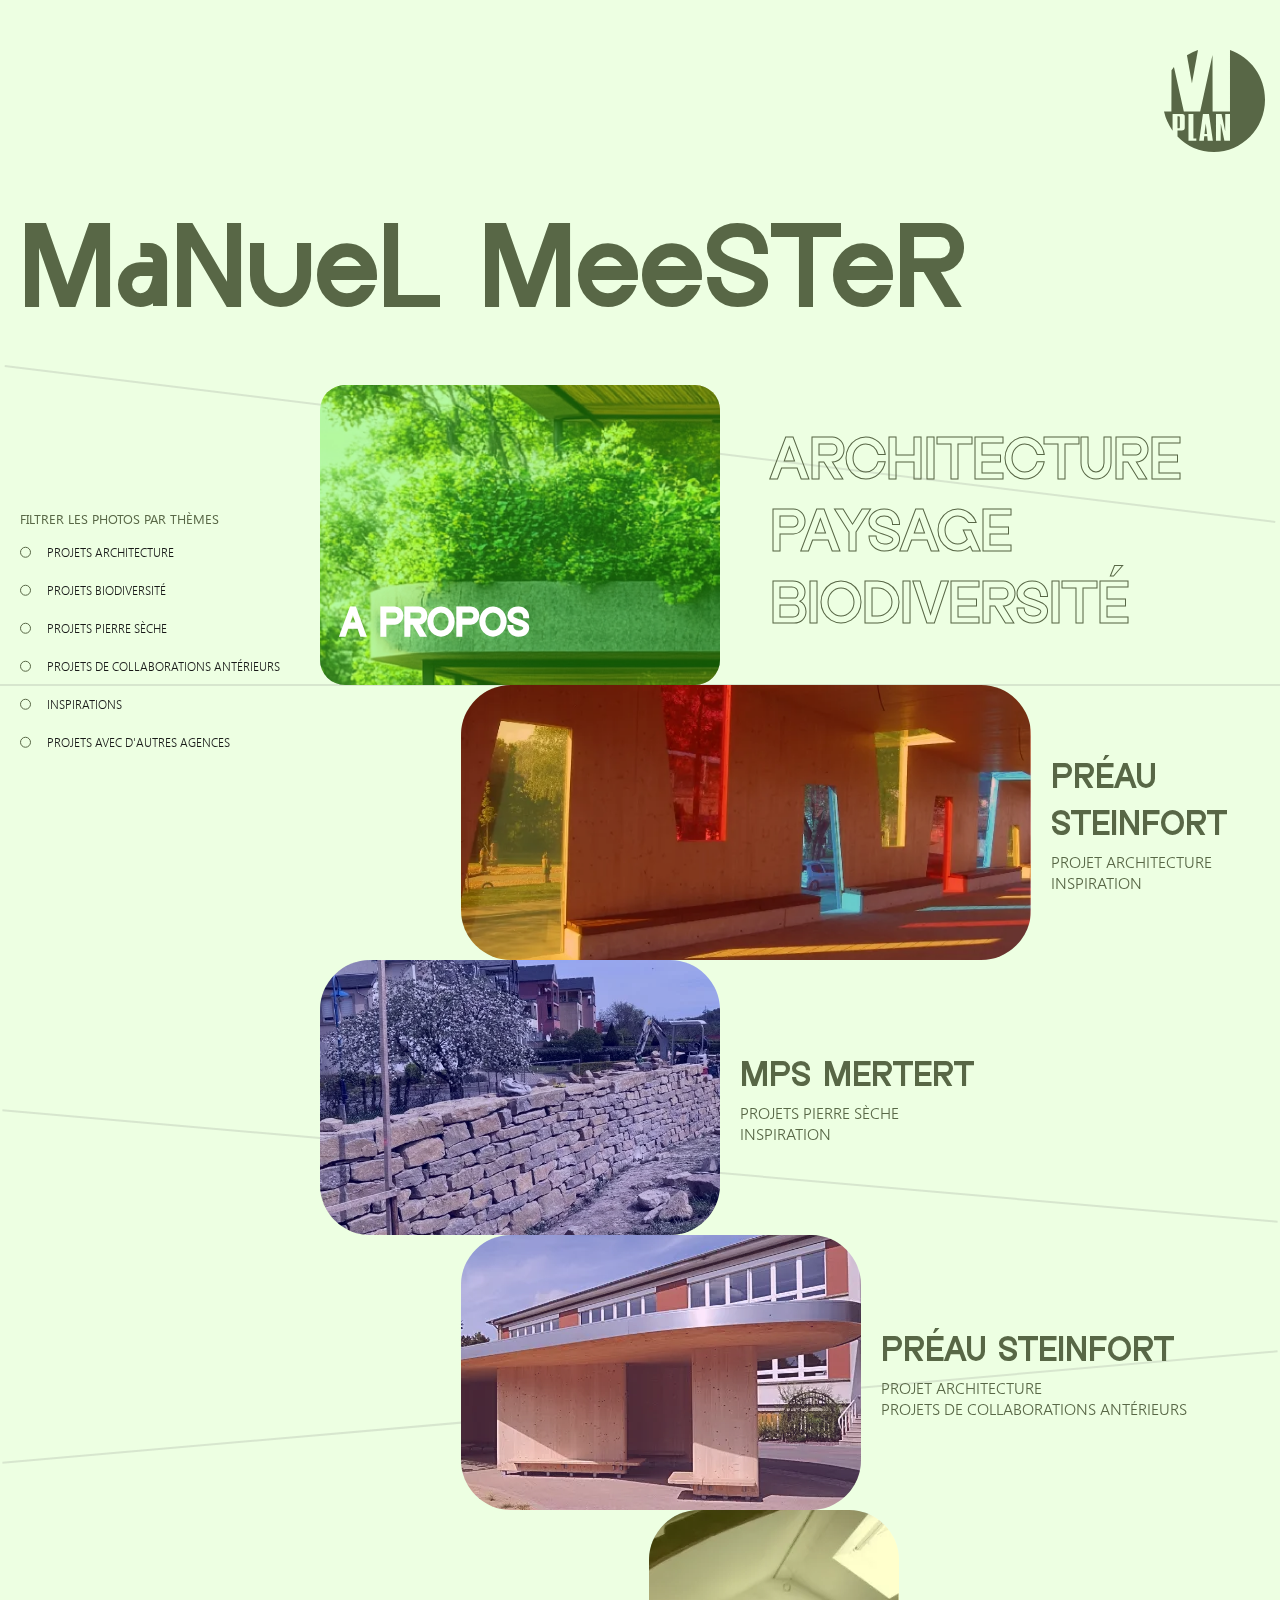
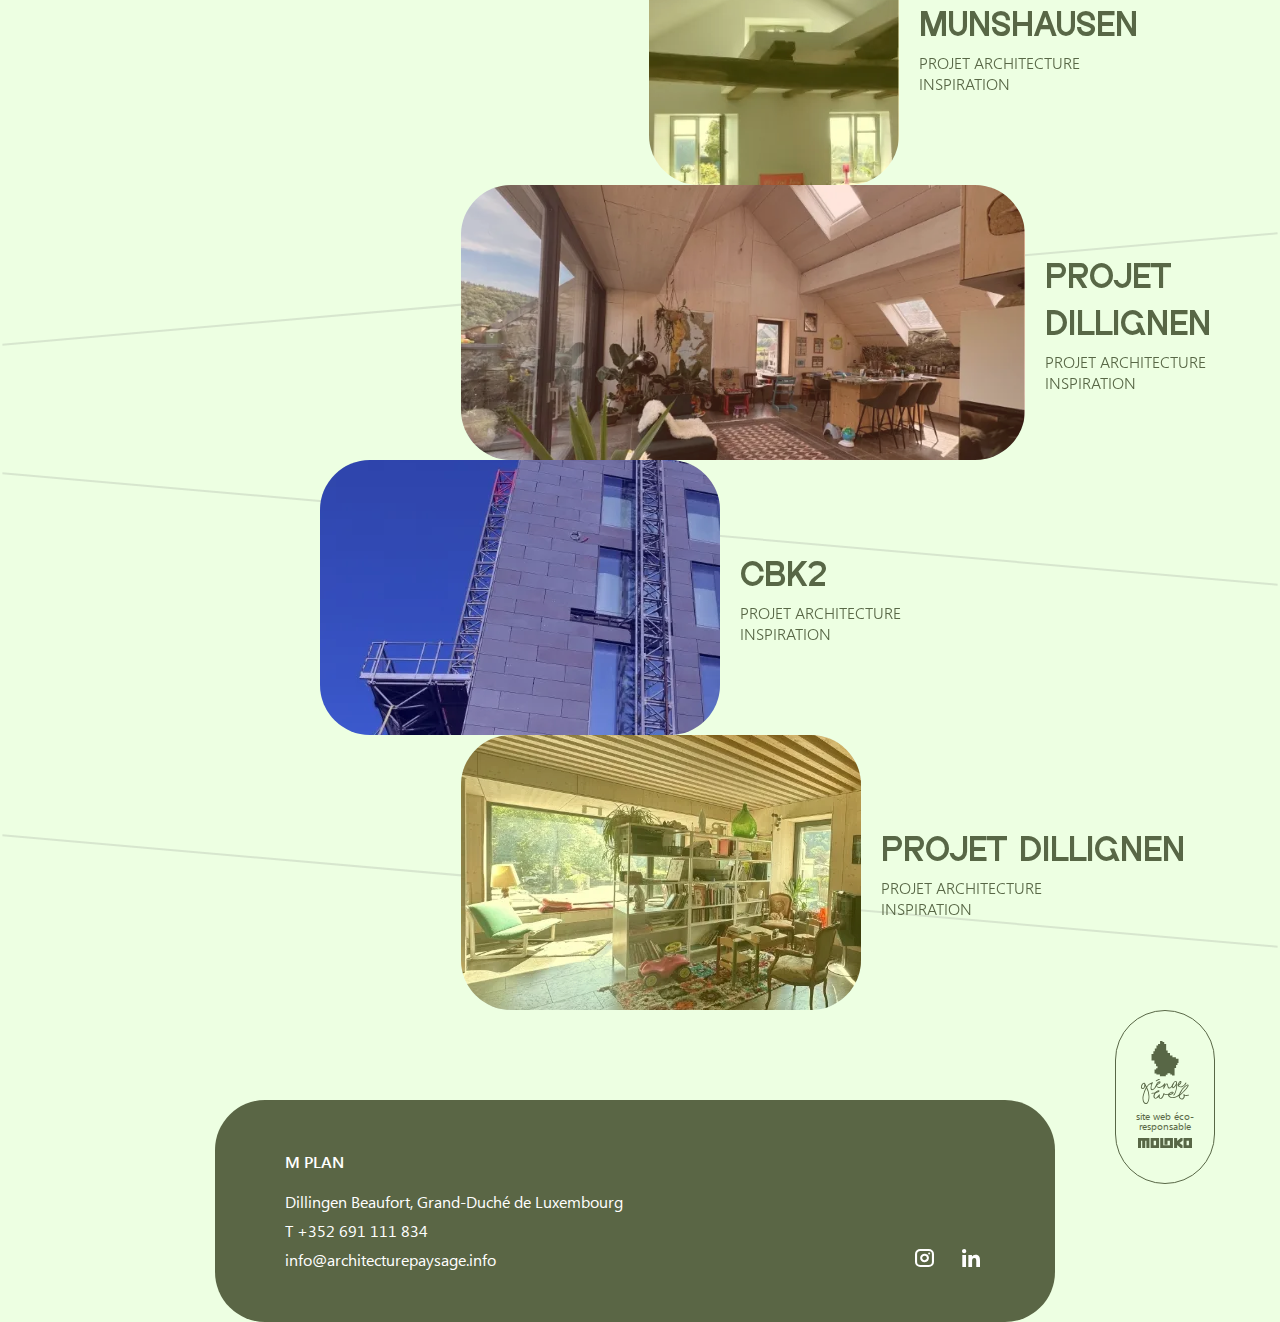
==== index.html @ 60bb73c9 "Add files via upload" ====
<!doctype html><html lang="en"><head><meta charset="UTF-8"/><meta name="viewport" content="width=device-width,initial-scale=1"/><title>MPLAN Title</title><script defer="defer" src="bundle.js"></script><link href="styles.css" rel="stylesheet"></head><body><header class="header"><div class="container"><div class="header__container"><nav class="header-main"><a class="logo" href="#"><img class="logo__img lazy-img" src="0e892ab42d6e9b4004b7.svg" alt="logo main" onload='this.classList.add("loaded")'/></a></nav></div></div></header><main><section class="hero"><span class="decorative-line decorative-line--1"></span> <span class="decorative-line decorative-line--2"></span> <span class="decorative-line decorative-line--3"></span> <span class="decorative-line decorative-line--4"></span> <span class="decorative-line decorative-line--5"></span> <span class="decorative-line decorative-line--6"></span> <span class="decorative-line decorative-line--7"></span><div class="hero__container"><h1 class="hero__main-title">MaNueL MeeSTeR</h1><div class="hero__wrapper"><div class="hero__filters"><h2 class="hero__filters-title">FILTRER LES PHOTOS PAR THÈMES</h2><ul class="hero__filter-list"><li class="hero__filters-item"><label class="hero__label"><input class="hero__filters-input" type="checkbox" name="filter" value="1"/> <span class="hero__radio-btn"></span> PROJETS ARCHITECTURE</label></li><li class="hero__filters-item"><label class="hero__label"><input class="hero__filters-input" type="checkbox" name="filter" value="2"/> <span class="hero__radio-btn"></span> PROJETS BIODIVERSITÉ</label></li><li class="hero__filters-item"><label class="hero__label"><input class="hero__filters-input" type="checkbox" name="filter" value="3"/> <span class="hero__radio-btn"></span> PROJETS PIERRE SÈCHE</label></li><li class="hero__filters-item"><label class="hero__label"><input class="hero__filters-input" type="checkbox" name="filter" value="4"/> <span class="hero__radio-btn"></span> PROJETS DE COLLABORATIONS ANTÉRIEURS</label></li><li class="hero__filters-item"><label class="hero__label"><input class="hero__filters-input" type="checkbox" name="filter" value="5"/> <span class="hero__radio-btn"></span> INSPIRATIONS</label></li><li class="hero__filters-item"><label class="hero__label"><input class="hero__filters-input" type="checkbox" name="filter" value="6"/> <span class="hero__radio-btn"></span> PROJETS AVEC D'AUTRES AGENCES</label></li></ul></div><div class="hero__cards-wrapper"><div class="hero__main-card"><a class="hero__bg-box" href="about.html"><span class="hero__card-decor">A PROPOS</span></a><div class="hero__decor-uppercase"><p class="hero__outlined-text">architecture</p><p class="hero__outlined-text">PAYSAGE</p><p class="hero__outlined-text">biodiversité</p></div></div><div class="hero__filters hero__filters--mobile"><h2 class="hero__filters-title">FILTRER LES PHOTOS PAR THÈMES</h2><ul class="hero__filter-list"><li class="hero__filters-item"><label class="hero__label"><input class="hero__filters-input" type="checkbox" name="filter" value="1"/> <span class="hero__radio-btn"></span> PROJETS ARCHITECTURE</label></li><li class="hero__filters-item"><label class="hero__label"><input class="hero__filters-input" type="checkbox" name="filter" value="2"/> <span class="hero__radio-btn"></span> PROJETS BIODIVERSITÉ</label></li><li class="hero__filters-item"><label class="hero__label"><input class="hero__filters-input" type="checkbox" name="filter" value="3"/> <span class="hero__radio-btn"></span> PROJETS PIERRE SÈCHE</label></li><li class="hero__filters-item"><label class="hero__label"><input class="hero__filters-input" type="checkbox" name="filter" value="4"/> <span class="hero__radio-btn"></span> PROJETS DE COLLABORATIONS ANTÉRIEURS</label></li><li class="hero__filters-item"><label class="hero__label"><input class="hero__filters-input" type="checkbox" name="filter" value="5"/> <span class="hero__radio-btn"></span> INSPIRATIONS</label></li><li class="hero__filters-item"><label class="hero__label"><input class="hero__filters-input" type="checkbox" name="filter" value="6"/> <span class="hero__radio-btn"></span> PROJETS AVEC D'AUTRES AGENCES</label></li></ul></div><ul class="hero__cards"><li class="hero__card-item hero__card-item--1" data-category="1 2"><a class="hero__img-wrapper hero__img-wrapper--1" href="info-page.html"><img class="hero__cards-img" src="84d428fe277b14c49151.webp" alt=""/></a><div class="hero__cards-info"><h3 class="hero__cards-title">Préau Steinfort</h3><ul class="hero__params-list"><li class="hero__params-text">Projet architecture</li><li class="hero__params-text">Inspiration</li></ul></div></li><li class="hero__card-item hero__card-item--2" data-category="3"><a class="hero__img-wrapper hero__img-wrapper--2" href="info-page.html"><img class="hero__cards-img" src="b0f0c10e1d32053f821e.webp" alt=""/></a><div class="hero__cards-info"><h3 class="hero__cards-title">MPS Mertert</h3><ul class="hero__params-list"><li class="hero__params-text">Projets pierre sèche</li><li class="hero__params-text">Inspiration</li></ul></div></li><li class="hero__card-item hero__card-item--3" data-category="2"><a class="hero__img-wrapper hero__img-wrapper--3" href="info-page.html"><img class="hero__cards-img" src="4540f672916322d343bb.webp" alt=""/></a><div class="hero__cards-info"><h3 class="hero__cards-title">Préau Steinfort</h3><ul class="hero__params-list"><li class="hero__params-text">Projet architecture</li><li class="hero__params-text">Projets de collaborations antérieurs</li></ul></div></li><li class="hero__card-item hero__card-item--4" data-category="4"><a class="hero__img-wrapper hero__img-wrapper--4" href="info-page.html"><img class="hero__cards-img" src="60e224a5502785f6230a.webp" alt=""/></a><div class="hero__cards-info"><h3 class="hero__cards-title">Munshausen</h3><ul class="hero__params-list"><li class="hero__params-text">Projet architecture</li><li class="hero__params-text">Inspiration</li></ul></div></li><li class="hero__card-item hero__card-item--5" data-category="5"><a class="hero__img-wrapper hero__img-wrapper--5" href="info-page.html"><img class="hero__cards-img" src="15e7bead23ba4e35af4b.webp" alt=""/></a><div class="hero__cards-info"><h3 class="hero__cards-title">Projet Dillignen</h3><ul class="hero__params-list"><li class="hero__params-text">Projet architecture</li><li class="hero__params-text">Inspiration</li></ul></div></li><li class="hero__card-item hero__card-item--6" data-category="6"><a class="hero__img-wrapper hero__img-wrapper--6" href="info-page.html"><img class="hero__cards-img" src="9b35fe3a06a1c394c9d8.webp" alt=""/></a><div class="hero__cards-info"><h3 class="hero__cards-title">CBK2</h3><ul class="hero__params-list"><li class="hero__params-text">Projet architecture</li><li class="hero__params-text">Inspiration</li></ul></div></li><li class="hero__card-item hero__card-item--7" data-category="4 5"><a class="hero__img-wrapper hero__img-wrapper--7" href="info-page.html"><img class="hero__cards-img" src="15e01472e9bbb101093c.webp" alt=""/></a><div class="hero__cards-info"><h3 class="hero__cards-title">Projet Dillignen</h3><ul class="hero__params-list"><li class="hero__params-text">Projet architecture</li><li class="hero__params-text">Inspiration</li></ul></div></li></ul></div></div></div></section></main><footer class="footer" id="footer"><div class="container"><div class="footer__inner"><div class="footer__container"><div class="footer__info"><span class="footer__info-title">M PLAN</span><div class="footer__info-links"><span>Dillingen Beaufort, Grand-Duché de Luxembourg </span><a href="tel:+352 691 111 834">T +352 691 111 834</a> <a class="footer__socials-mail" href="mailto:info@architecturepaysage.info">info@architecturepaysage.info</a></div></div><div class="footer__bottom"><div class="footer__socials"><a class="footer__socials-link" href="#" target="_blank"><img src="983cf7d725e1f68d08d1.svg" alt="instagram logo"/></a><a class="footer__socials-link" href="#" target="_blank"><img src="259f7aab10fc38bde9d3.svg" alt="instagram logo"/></a></div></div></div><div class="footer__dev-logo"><a class="footer__dev-link" href="#"><img class="footer__dev-img--top" src="39ad9dfd9b3536bd3840.svg" alt="grenge logo"/> </a><a class="footer__dev-link footer__dev-link--bottom" href="#"><span>site web éco-responsable </span><img class="footer__dev-img" src="0fe5fed352be943933db.svg" alt="moloko logo"/></a></div></div></div></footer><button id="scrollToTop" class="scroll-top-btn">↑</button></body></html>
---- styles.css ----
@font-face{font-family:"Gendy";src:url(6b6e80905d60f8014c19.woff2) format("woff2"),url(b4cb1d55ab73973c3e60.woff) format("woff");font-weight:400;font-style:normal;font-display:swap}@font-face{font-family:"Segoe UI";src:url(b115cb2cc7620e972661.woff2) format("woff2"),url(6025459259e49a5b53de.woff) format("woff");font-weight:200;font-style:normal;font-display:swap}@font-face{font-family:"Segoe UI";src:url(8b67cb1945859499cc08.woff2) format("woff2"),url(2b49ae1f85c726ac570e.woff) format("woff");font-weight:300;font-style:normal;font-display:swap}@font-face{font-family:"Segoe UI";src:url(a8b8657ebede05f16bae.woff2) format("woff2"),url(f9d072ec3d5c7d9956d2.woff) format("woff");font-weight:400;font-style:normal;font-display:swap}@font-face{font-family:"Segoe UI";src:url(aaed3f515c66146622e7.woff2) format("woff2"),url(abaaa98155d53c0b454c.woff) format("woff");font-weight:600;font-style:normal;font-display:swap}@font-face{font-family:"Segoe UI";src:url(c896e4afc36ba3635b3a.woff2) format("woff2"),url(396319bfefa14eeb05a3.woff) format("woff");font-weight:700;font-style:normal;font-display:swap}*{margin:0;padding:0;box-sizing:border-box}button,input,textarea,select{font:inherit}ul,ol{list-style:none}a{text-decoration:none;color:inherit}button,input,textarea,select{outline:none}img{max-width:100%;height:auto;display:block}body{line-height:1.5;-webkit-font-smoothing:antialiased}.header{display:flex;justify-content:center;margin:50px 0;font-weight:500;font-size:20px;line-height:100%;z-index:1}.header__container{display:flex;justify-content:space-between;align-items:end}.header__main-btn{background-color:#586746;cursor:pointer;border:none;border-radius:15px;padding:5px 30px;height:fit-content;color:#fff;font-size:14px;transition:all .3s}.header__main-btn:hover{background-color:#3a6645}@media(max-width: 1024px){.header{font-size:16px;margin:50px 0 60px}}@media(max-width: 768px){.header{margin:30px 0 10px}}.logo{transition:all .3s}.logo:hover{scale:105%}.logo__img{height:102px}.header-main{margin-left:auto;display:flex;justify-content:end}.footer{margin:0 50px}@media(max-width: 1024px){.footer{margin:0 20px}}@media(max-width: 560px){.footer{margin:0}}.footer__inner{width:100%;display:flex;align-items:start;justify-content:end;gap:60px}@media(max-width: 768px){.footer__inner{flex-direction:column;gap:50px;align-items:center}}.footer__logo-main{max-width:80px;border-radius:15px;overflow:hidden}.footer__container{background-color:#5a6645;color:#fff;padding:50px 70px;border-radius:50px;width:100%;max-width:840px;margin-top:90px;display:flex;justify-content:space-between;align-items:end;gap:20px;font-family:"Segoe UI",sans-serif}@media(max-width: 768px){.footer__container{flex-direction:column;align-items:center;padding:40px 50px}}.footer__socials{display:flex;gap:18px}.footer__socials-link{padding:5px;border-radius:10px;transition:all .3s}.footer__socials-link:hover{background-color:#32f10e}.footer__bottom{display:flex;justify-content:space-between;align-items:center}.footer__socials-mail{color:#fff;transition:all .3s}.footer__socials-mail:hover{color:#fff200}.footer__socials-mail:active{color:rgba(123,93,214,.5647058824)}.footer__dev-logo{display:flex;gap:7px;flex-direction:column;padding:30px 15px 35px 15px;border-radius:50px;border:1px solid #586746;max-width:100px;font-family:"Segoe UI",sans-serif;text-align:center;font-size:10px;line-height:100%}.footer__dev-img--top{max-width:48px}.footer__dev-img{max-width:54px}.footer__dev-link{display:flex;flex-direction:column;align-items:center;transition:all .3s}.footer__dev-link:hover{scale:105%}.footer__dev-link--bottom{display:flex;flex-direction:column;align-items:center;gap:7px}.footer__info{font-weight:400;display:flex;flex-direction:column;gap:16px}@media(max-width: 768px){.footer__info{text-align:center}}.footer__info-links{display:flex;flex-direction:column;gap:5px}.footer__info-title{font-weight:600}.hero{position:relative;flex-grow:1;min-height:calc(100dvh - 426px)}.hero__img-wrapper{cursor:pointer;display:flex;width:100%;height:275px;border-radius:50px;overflow:hidden;position:relative}@media(max-width: 560px){.hero__img-wrapper{border-radius:25px}}.hero__img-wrapper::after{content:"";position:absolute;width:100%;height:100%;top:0;left:0;opacity:.2;background-color:#5aaf4a;pointer-events:none;transition:all .3s}.hero__img-wrapper--1::after{background-color:red}.hero__img-wrapper--2::after{background-color:blue}.hero__img-wrapper--3::after{background-color:violet}.hero__img-wrapper--4::after{background-color:#ff0}.hero__img-wrapper--5::after{background-color:coral}.hero__img-wrapper--6::after{background-color:blue}.hero__img-wrapper--7::after{background-color:#ff0}.hero__img-wrapper:hover::after{opacity:0}.hero__card-item{display:flex;align-items:center;gap:20px;transition:all .5s ease}.hero__card-item-visible{z-index:1;opacity:1;transform:scale(1);display:flex;transition:all .5s ease}.hero__card-item-hidden{z-index:-1;opacity:0;height:0;transform:scale(0);pointer-events:none;margin-bottom:0;transition:all .5s ease}.hero__cards-wrapper{width:100%;display:flex;flex-direction:column}@media(max-width: 768px){.hero__cards-wrapper{align-items:center}}.hero__cards-img{object-fit:cover;width:100%;height:100%}.hero__decor-uppercase{color:#586746;text-transform:uppercase}.hero__outlined-text{font-size:80px;font-weight:400;line-height:120%;text-transform:uppercase;color:rgba(0,0,0,0);-webkit-text-stroke:1px #586746}@media(max-width: 1400px){.hero__outlined-text{font-size:60px}}@media(max-width: 768px){.hero__outlined-text{font-size:41px}}.hero__main-title{color:#586746;font-weight:400;margin-bottom:39px;font-size:120px;line-height:120%}@media(max-width: 1024px){.hero__main-title{font-size:60px;margin-bottom:20px}}@media(max-width: 768px){.hero__main-title{margin-bottom:0}}.hero__filters{font-family:"Segoe UI",sans-serif;font-weight:400;padding:20px 0;position:sticky;display:flex;flex-direction:column;gap:15px;top:70vh;margin-top:50px;margin-bottom:0;transform:translateY(-50%);height:fit-content;width:max-content;transition:all .3s}.hero__filters--mobile{display:none !important}@media(max-width: 1024px){.hero__filters--mobile{display:flex !important;padding:20px 0 !important}}@media(max-width: 1024px){.hero__filters{position:relative;margin:0;top:0;transform:translateY(0);padding:0;display:none}}.hero__filter-list{width:max-content;display:flex;flex-direction:column;gap:20px}.hero__filters-item{font-weight:300;color:#171817}.hero__filters-title{width:max-content;font-weight:400;font-size:13px}.hero__label{width:fit-content;font-size:12px;display:flex;align-items:center;cursor:pointer;transition:all .3s}.hero__label:hover{color:#32f10e}.hero__label:hover .hero__radio-btn{position:relative}.hero__label:hover .hero__radio-btn::before{content:"";position:absolute;width:11px;height:11px;background-color:#32f10e;border-radius:50%}.hero__filters-input{display:none}.hero__filters-input:checked+.hero__radio-btn{position:relative;transition:all .3s}.hero__filters-input:checked+.hero__radio-btn::before{content:"";position:absolute;min-width:11px;width:11px;height:11px;background-color:#5aaf4a;border-radius:50%;transition:all .3s}.hero__radio-btn{min-width:11px;width:11px;height:11px;border:1px solid #586746;border-radius:50%;display:flex;align-items:center;justify-content:center;margin-right:16px;transition:all .3s}.hero__container{height:100%;max-width:1600px;padding:0 20px;margin:0 auto}.hero__cards-info{width:max-content;display:flex;flex-direction:column;gap:5px;max-width:350px}@media(max-width: 768px){.hero__cards-info{text-align:center}}.hero__params-list{font-family:"Segoe UI",sans-serif;display:flex;flex-direction:column;gap:5px}.hero__cards-title{text-transform:uppercase;font-size:35px;font-weight:400;line-height:47px;display:-webkit-box;-webkit-line-clamp:3;line-clamp:3;-webkit-box-orient:vertical;overflow:hidden;text-overflow:ellipsis}.hero__params-text{text-transform:uppercase;font-size:16px;line-height:100%;font-weight:300;display:-webkit-box;-webkit-line-clamp:3;line-clamp:3;-webkit-box-orient:vertical;overflow:hidden;text-overflow:ellipsis}.hero__cards{width:100%;display:flex;flex-direction:column}@media(max-width: 768px){.hero__cards{gap:45px}}.hero__wrapper{height:100%;position:relative;display:flex;gap:40px}@media(max-width: 1024px){.hero__wrapper{flex-direction:column;gap:30px}}@media(max-width: 768px){.hero__wrapper{gap:20px}}.hero__main-card{position:relative;display:flex;align-items:center;gap:50px;font-size:48px}@media(max-width: 768px){.hero__main-card{flex-direction:column;gap:5px;margin-bottom:40px}}.hero__card-decor{display:block;font-size:40px;font-weight:600;color:#fff;position:absolute;bottom:10%;left:5%;z-index:2}.hero__bg-box{position:relative;width:fit-content;max-width:400px;min-width:200px;width:100%;height:300px;background-image:url(19e89eb000136cf679cd.webp);background-size:60%;background-position:center;background-repeat:no-repeat;background-attachment:fixed;overflow:auto;border-radius:25px}@media(max-width: 1024px){.hero__bg-box{background-position:0}}@media(max-width: 768px){.hero__bg-box{background-size:contain;background-position:top}}.hero__bg-box::after{position:absolute;content:"";top:0;left:0;width:100%;height:100%;opacity:.36;background-color:#32f10e;transition:all .3s;z-index:0}.hero__bg-box:hover::after{background-color:#32f10e;opacity:.7}.style-1{margin-left:15%}@media(max-width: 768px){.style-1{margin-left:0;flex-direction:column}}.style-1 .hero__img-wrapper{max-width:690px !important}@media(max-width: 560px){.style-1 .hero__img-wrapper{height:160px !important;max-width:100% !important;width:100% !important}}.style-2{margin-left:0}@media(max-width: 768px){.style-2{margin-left:0;flex-direction:column}}.style-2 .hero__img-wrapper{max-width:400px !important}@media(max-width: 560px){.style-2 .hero__img-wrapper{max-width:100% !important;width:100% !important}}.style-3{margin-left:15%}@media(max-width: 768px){.style-3{margin-left:0;flex-direction:column}}.style-3 .hero__img-wrapper{max-width:400px !important}@media(max-width: 560px){.style-3 .hero__img-wrapper{height:441px !important;max-width:100% !important;width:100% !important}}.style-4{margin-left:35%}@media(max-width: 768px){.style-4{margin-left:0;flex-direction:column}}.style-4 .hero__img-wrapper{max-width:250px !important}@media(max-width: 560px){.style-4 .hero__img-wrapper{height:160px !important;max-width:100% !important;width:100% !important}}.decorative-line{width:100%;height:2px;background:gray;position:absolute;opacity:.2;left:0}.decorative-line--1{top:10%;rotate:7deg}.decorative-line--2{top:20%}.decorative-line--3{top:40%;rotate:5deg}.decorative-line--4{top:50%;rotate:-5deg}.decorative-line--5{top:70%;rotate:-5deg}.decorative-line--6{top:80%;rotate:5deg}.decorative-line--7{top:95%;rotate:5deg}.decorative-line--8{z-index:-1;top:auto;bottom:0;left:80%;height:100%;width:2px}.about__list{display:flex;flex-direction:column;gap:20px}.about__list-item{display:flex;flex-direction:column}.about__list-item--custom{flex-direction:row;gap:50px}@media(max-width: 1024px){.about__list-item--custom{gap:10px}}@media(max-width: 560px){.about__list-item--custom{gap:0;flex-direction:column}}.about__ref-list{display:grid;grid-template-columns:repeat(5, 1fr);gap:20px}@media(max-width: 1024px){.about__ref-list{align-items:center;justify-items:center}}@media(max-width: 560px){.about__ref-list{grid-template-columns:repeat(4, 1fr);gap:10px}}.about__ref-item{overflow:hidden;position:relative;height:50px;width:50px;border-radius:50%;border:1px solid #586746;background-color:#fff;transition:all .3s}.about__ref-item::after{position:absolute;content:"";top:0;left:0;width:100%;height:100%;background-color:rgba(0,0,0,0);z-index:1;pointer-events:none;transition:all .3s}.about__ref-item:hover{scale:105%}.about__ref-item:hover::after{background-color:#586746;opacity:.5}.about__ref-link{display:flex;justify-content:center;align-items:center;width:100%;height:100%}.about__ref-img{object-fit:cover;width:100%;height:100%}.about__title{font-size:20px;margin-bottom:20px;font-weight:300;text-transform:uppercase}@media(max-width: 1024px){.about__title{margin-bottom:15px;font-size:16px}}@media(max-width: 768px){.about__title{margin-bottom:10px;font-size:14px}}.about__text{margin-left:50px;max-width:700px}@media(max-width: 1024px){.about__text{font-size:14px}}@media(max-width: 768px){.about__text{font-size:12px}}.about__wrapper{display:flex;flex-direction:column;max-width:1000px}.info{position:relative}.info__right{display:flex;flex-direction:column;gap:20px;width:100%}.info__right-img{object-fit:cover;width:100%;height:100%}.info__right-item{position:relative;border-radius:20px;overflow:hidden;height:250px;width:100%}.info__right-item--1{max-width:400px}.info__right-item--2{max-width:380px}.info__right-item--3{max-width:600px}.info__right-item--4{max-width:200px}.info__left{margin-top:100px;display:flex;flex-direction:column;gap:20px;max-width:400px}.info__left-title{font-size:16px;font-weight:500}.info__left-text{font-size:14px;font-weight:300}.info__left-list{display:flex;flex-direction:column;gap:20px}.info__left-item{display:flex;flex-direction:column;gap:20px}.info__list-item{display:flex;flex-direction:column}.info__list-item--custom{flex-direction:row;gap:50px}.info__title{font-size:28px;margin-bottom:20px;font-weight:300;text-transform:uppercase}.info__wrapper{width:100%;display:flex;gap:40px}html,body{height:100%;margin:0;scroll-behavior:smooth}body{position:relative;display:flex;flex-direction:column;min-height:100dvh;height:fit-content;max-width:100vw !important;font-family:"Gendy",sans-serif;font-weight:400;background-color:#edffe2;color:#586746;overflow-x:hidden}body .line{content:"";position:absolute;top:0;height:100%;right:50%;width:1px;rotate:5deg;background-color:rgba(0,0,0,.1);z-index:-1}body .line--1{right:15%}body .line--2{right:30%;rotate:10deg}body .line--3{right:40%}main{flex-grow:1;display:flex;flex-direction:column}.container{max-width:1600px;width:100%;margin:0 auto;padding:0 15px}.no-scroll{overflow:hidden;height:100vh}.lazy-img{opacity:0;transition:all .5s ease-in-out}.lazy-img.loaded{opacity:1}.scroll-top-btn{z-index:5;position:fixed;bottom:0;right:20px;width:40px;height:40px;background:rgba(0,0,0,0);color:#5a6645;border:none;border-radius:50%;font-size:24px;cursor:pointer;opacity:0;visibility:hidden;transition:all .3s}.scroll-top-btn.show{opacity:1;visibility:visible;transform:scale(1)}.scroll-top-btn:hover{background:#5a6645;color:#edffe2}
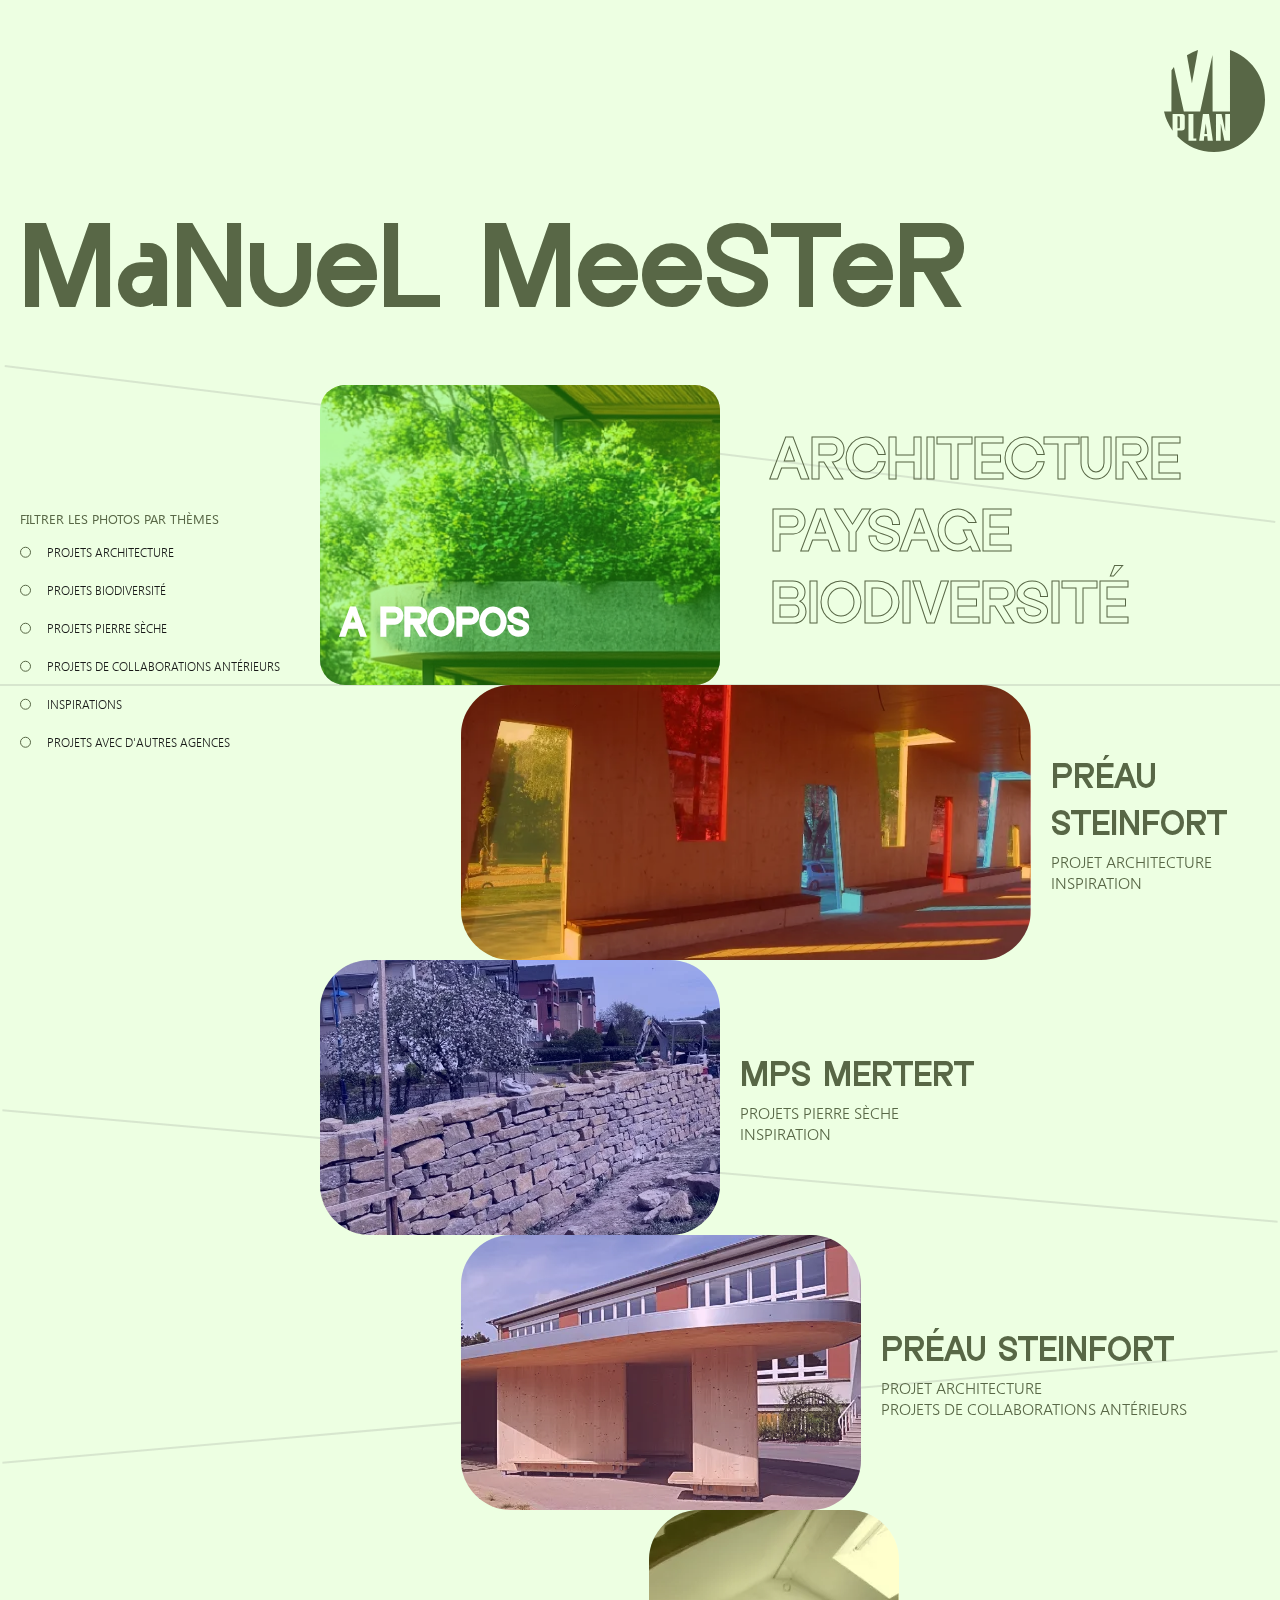
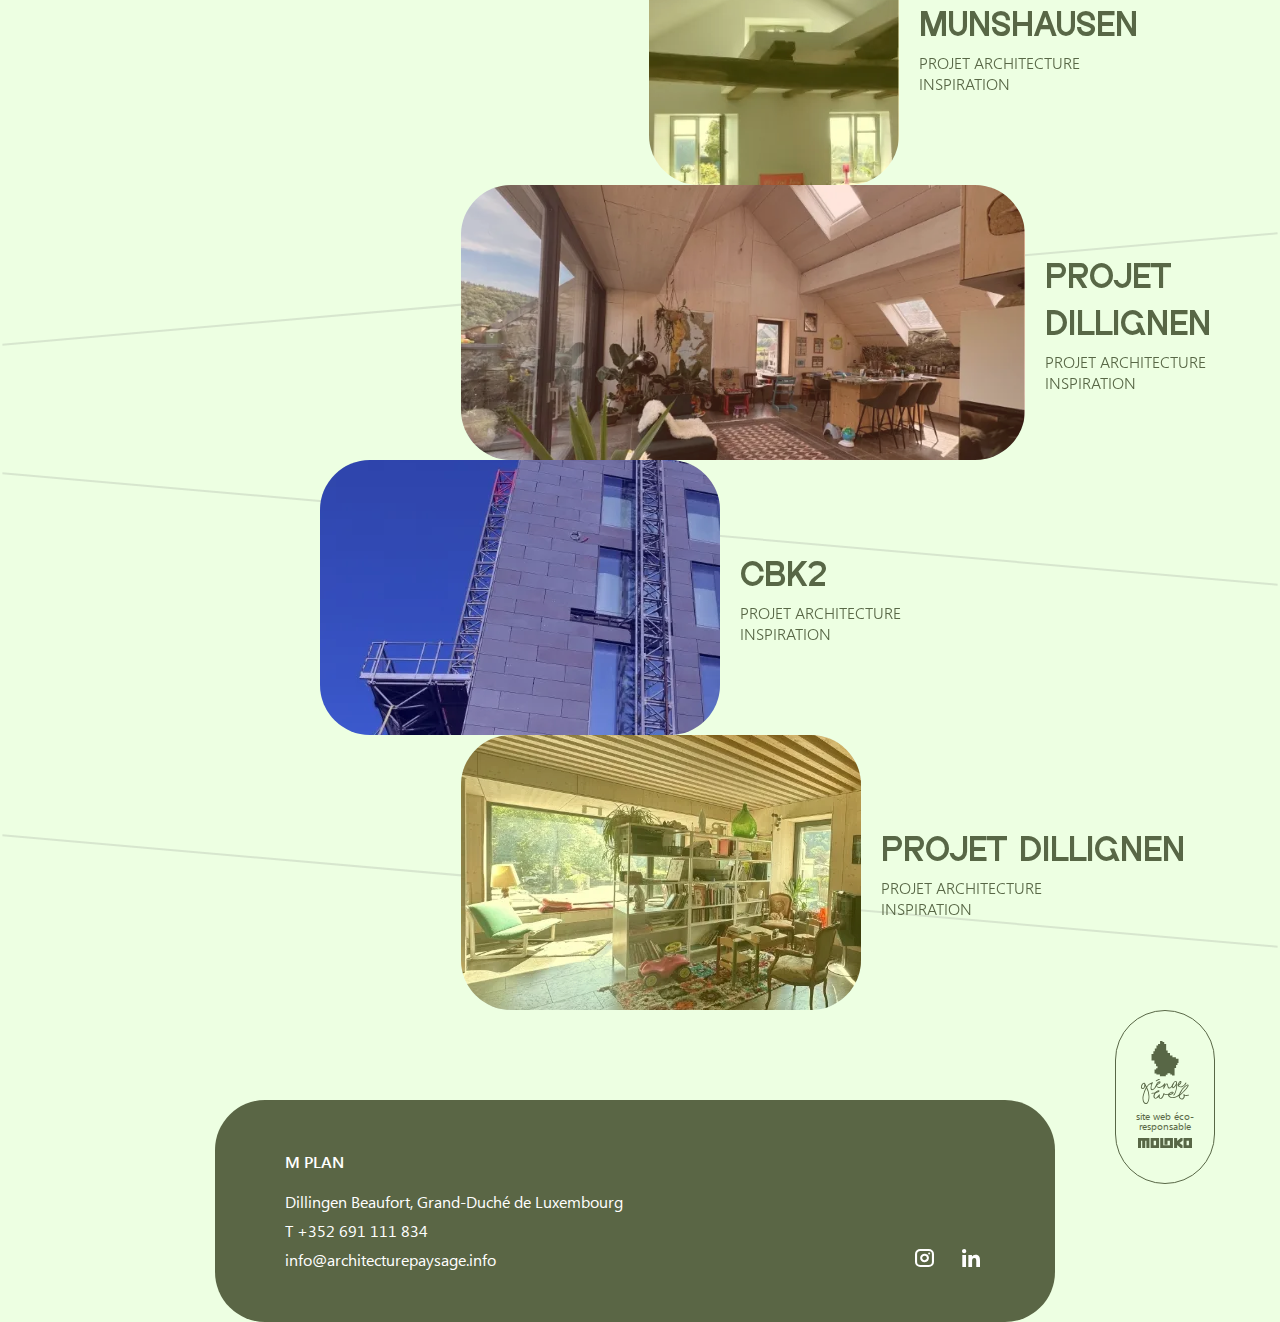
==== commit 1af9be68: "Add files via upload" ====
--- a/index.html
+++ b/index.html
@@ -1 +1 @@
-<!doctype html><html lang="en"><head><meta charset="UTF-8"/><meta name="viewport" content="width=device-width,initial-scale=1"/><title>MPLAN Title</title><script defer="defer" src="bundle.js"></script><link href="styles.css" rel="stylesheet"></head><body><header class="header"><div class="container"><div class="header__container"><nav class="header-main"><a class="logo" href="#"><img class="logo__img lazy-img" src="0e892ab42d6e9b4004b7.svg" alt="logo main" onload='this.classList.add("loaded")'/></a></nav></div></div></header><main><section class="hero"><span class="decorative-line decorative-line--1"></span> <span class="decorative-line decorative-line--2"></span> <span class="decorative-line decorative-line--3"></span> <span class="decorative-line decorative-line--4"></span> <span class="decorative-line decorative-line--5"></span> <span class="decorative-line decorative-line--6"></span> <span class="decorative-line decorative-line--7"></span><div class="hero__container"><h1 class="hero__main-title">MaNueL MeeSTeR</h1><div class="hero__wrapper"><div class="hero__filters"><h2 class="hero__filters-title">FILTRER LES PHOTOS PAR THÈMES</h2><ul class="hero__filter-list"><li class="hero__filters-item"><label class="hero__label"><input class="hero__filters-input" type="checkbox" name="filter" value="1"/> <span class="hero__radio-btn"></span> PROJETS ARCHITECTURE</label></li><li class="hero__filters-item"><label class="hero__label"><input class="hero__filters-input" type="checkbox" name="filter" value="2"/> <span class="hero__radio-btn"></span> PROJETS BIODIVERSITÉ</label></li><li class="hero__filters-item"><label class="hero__label"><input class="hero__filters-input" type="checkbox" name="filter" value="3"/> <span class="hero__radio-btn"></span> PROJETS PIERRE SÈCHE</label></li><li class="hero__filters-item"><label class="hero__label"><input class="hero__filters-input" type="checkbox" name="filter" value="4"/> <span class="hero__radio-btn"></span> PROJETS DE COLLABORATIONS ANTÉRIEURS</label></li><li class="hero__filters-item"><label class="hero__label"><input class="hero__filters-input" type="checkbox" name="filter" value="5"/> <span class="hero__radio-btn"></span> INSPIRATIONS</label></li><li class="hero__filters-item"><label class="hero__label"><input class="hero__filters-input" type="checkbox" name="filter" value="6"/> <span class="hero__radio-btn"></span> PROJETS AVEC D'AUTRES AGENCES</label></li></ul></div><div class="hero__cards-wrapper"><div class="hero__main-card"><a class="hero__bg-box" href="about.html"><span class="hero__card-decor">A PROPOS</span></a><div class="hero__decor-uppercase"><p class="hero__outlined-text">architecture</p><p class="hero__outlined-text">PAYSAGE</p><p class="hero__outlined-text">biodiversité</p></div></div><div class="hero__filters hero__filters--mobile"><h2 class="hero__filters-title">FILTRER LES PHOTOS PAR THÈMES</h2><ul class="hero__filter-list"><li class="hero__filters-item"><label class="hero__label"><input class="hero__filters-input" type="checkbox" name="filter" value="1"/> <span class="hero__radio-btn"></span> PROJETS ARCHITECTURE</label></li><li class="hero__filters-item"><label class="hero__label"><input class="hero__filters-input" type="checkbox" name="filter" value="2"/> <span class="hero__radio-btn"></span> PROJETS BIODIVERSITÉ</label></li><li class="hero__filters-item"><label class="hero__label"><input class="hero__filters-input" type="checkbox" name="filter" value="3"/> <span class="hero__radio-btn"></span> PROJETS PIERRE SÈCHE</label></li><li class="hero__filters-item"><label class="hero__label"><input class="hero__filters-input" type="checkbox" name="filter" value="4"/> <span class="hero__radio-btn"></span> PROJETS DE COLLABORATIONS ANTÉRIEURS</label></li><li class="hero__filters-item"><label class="hero__label"><input class="hero__filters-input" type="checkbox" name="filter" value="5"/> <span class="hero__radio-btn"></span> INSPIRATIONS</label></li><li class="hero__filters-item"><label class="hero__label"><input class="hero__filters-input" type="checkbox" name="filter" value="6"/> <span class="hero__radio-btn"></span> PROJETS AVEC D'AUTRES AGENCES</label></li></ul></div><ul class="hero__cards"><li class="hero__card-item hero__card-item--1" data-category="1 2"><a class="hero__img-wrapper hero__img-wrapper--1" href="info-page.html"><img class="hero__cards-img" src="84d428fe277b14c49151.webp" alt=""/></a><div class="hero__cards-info"><h3 class="hero__cards-title">Préau Steinfort</h3><ul class="hero__params-list"><li class="hero__params-text">Projet architecture</li><li class="hero__params-text">Inspiration</li></ul></div></li><li class="hero__card-item hero__card-item--2" data-category="3"><a class="hero__img-wrapper hero__img-wrapper--2" href="info-page.html"><img class="hero__cards-img" src="b0f0c10e1d32053f821e.webp" alt=""/></a><div class="hero__cards-info"><h3 class="hero__cards-title">MPS Mertert</h3><ul class="hero__params-list"><li class="hero__params-text">Projets pierre sèche</li><li class="hero__params-text">Inspiration</li></ul></div></li><li class="hero__card-item hero__card-item--3" data-category="2"><a class="hero__img-wrapper hero__img-wrapper--3" href="info-page.html"><img class="hero__cards-img" src="4540f672916322d343bb.webp" alt=""/></a><div class="hero__cards-info"><h3 class="hero__cards-title">Préau Steinfort</h3><ul class="hero__params-list"><li class="hero__params-text">Projet architecture</li><li class="hero__params-text">Projets de collaborations antérieurs</li></ul></div></li><li class="hero__card-item hero__card-item--4" data-category="4"><a class="hero__img-wrapper hero__img-wrapper--4" href="info-page.html"><img class="hero__cards-img" src="60e224a5502785f6230a.webp" alt=""/></a><div class="hero__cards-info"><h3 class="hero__cards-title">Munshausen</h3><ul class="hero__params-list"><li class="hero__params-text">Projet architecture</li><li class="hero__params-text">Inspiration</li></ul></div></li><li class="hero__card-item hero__card-item--5" data-category="5"><a class="hero__img-wrapper hero__img-wrapper--5" href="info-page.html"><img class="hero__cards-img" src="15e7bead23ba4e35af4b.webp" alt=""/></a><div class="hero__cards-info"><h3 class="hero__cards-title">Projet Dillignen</h3><ul class="hero__params-list"><li class="hero__params-text">Projet architecture</li><li class="hero__params-text">Inspiration</li></ul></div></li><li class="hero__card-item hero__card-item--6" data-category="6"><a class="hero__img-wrapper hero__img-wrapper--6" href="info-page.html"><img class="hero__cards-img" src="9b35fe3a06a1c394c9d8.webp" alt=""/></a><div class="hero__cards-info"><h3 class="hero__cards-title">CBK2</h3><ul class="hero__params-list"><li class="hero__params-text">Projet architecture</li><li class="hero__params-text">Inspiration</li></ul></div></li><li class="hero__card-item hero__card-item--7" data-category="4 5"><a class="hero__img-wrapper hero__img-wrapper--7" href="info-page.html"><img class="hero__cards-img" src="15e01472e9bbb101093c.webp" alt=""/></a><div class="hero__cards-info"><h3 class="hero__cards-title">Projet Dillignen</h3><ul class="hero__params-list"><li class="hero__params-text">Projet architecture</li><li class="hero__params-text">Inspiration</li></ul></div></li></ul></div></div></div></section></main><footer class="footer" id="footer"><div class="container"><div class="footer__inner"><div class="footer__container"><div class="footer__info"><span class="footer__info-title">M PLAN</span><div class="footer__info-links"><span>Dillingen Beaufort, Grand-Duché de Luxembourg </span><a href="tel:+352 691 111 834">T +352 691 111 834</a> <a class="footer__socials-mail" href="mailto:info@architecturepaysage.info">info@architecturepaysage.info</a></div></div><div class="footer__bottom"><div class="footer__socials"><a class="footer__socials-link" href="#" target="_blank"><img src="983cf7d725e1f68d08d1.svg" alt="instagram logo"/></a><a class="footer__socials-link" href="#" target="_blank"><img src="259f7aab10fc38bde9d3.svg" alt="instagram logo"/></a></div></div></div><div class="footer__dev-logo"><a class="footer__dev-link" href="#"><img class="footer__dev-img--top" src="39ad9dfd9b3536bd3840.svg" alt="grenge logo"/> </a><a class="footer__dev-link footer__dev-link--bottom" href="#"><span>site web éco-responsable </span><img class="footer__dev-img" src="0fe5fed352be943933db.svg" alt="moloko logo"/></a></div></div></div></footer><button id="scrollToTop" class="scroll-top-btn">↑</button></body></html>+<!doctype html><html lang="en"><head><meta charset="UTF-8"/><meta name="viewport" content="width=device-width,initial-scale=1"/><title>MPLAN Title</title><script defer="defer" src="bundle.js"></script><link href="styles.css" rel="stylesheet"></head><body><header class="header"><div class="container"><div class="header__container"><nav class="header-main"><a class="logo" href="#"><img class="logo__img lazy-img" src="0e892ab42d6e9b4004b7.svg" alt="logo main" onload='this.classList.add("loaded")'/></a></nav></div></div></header><main><section class="hero"><span class="decorative-line decorative-line--1"></span> <span class="decorative-line decorative-line--2"></span> <span class="decorative-line decorative-line--3"></span> <span class="decorative-line decorative-line--4"></span> <span class="decorative-line decorative-line--5"></span> <span class="decorative-line decorative-line--6"></span> <span class="decorative-line decorative-line--7"></span><div class="hero__container"><h1 class="hero__main-title">MaNueL MeeSTeR</h1><div class="hero__wrapper"><div class="hero__filters"><h2 class="hero__filters-title">FILTRER LES PHOTOS PAR THÈMES</h2><ul class="hero__filter-list"><li class="hero__filters-item"><label class="hero__label"><input class="hero__filters-input" type="checkbox" name="filter" value="1"/> <span class="hero__radio-btn"></span> PROJETS ARCHITECTURE</label></li><li class="hero__filters-item"><label class="hero__label"><input class="hero__filters-input" type="checkbox" name="filter" value="2"/> <span class="hero__radio-btn"></span> PROJETS BIODIVERSITÉ</label></li><li class="hero__filters-item"><label class="hero__label"><input class="hero__filters-input" type="checkbox" name="filter" value="3"/> <span class="hero__radio-btn"></span> PROJETS PIERRE SÈCHE</label></li><li class="hero__filters-item"><label class="hero__label"><input class="hero__filters-input" type="checkbox" name="filter" value="4"/> <span class="hero__radio-btn"></span> PROJETS DE COLLABORATIONS ANTÉRIEURS</label></li><li class="hero__filters-item"><label class="hero__label"><input class="hero__filters-input" type="checkbox" name="filter" value="5"/> <span class="hero__radio-btn"></span> INSPIRATIONS</label></li><li class="hero__filters-item"><label class="hero__label"><input class="hero__filters-input" type="checkbox" name="filter" value="6"/> <span class="hero__radio-btn"></span> PROJETS AVEC D'AUTRES AGENCES</label></li></ul></div><div class="hero__cards-wrapper"><div class="hero__main-card"><a class="hero__bg-box" href="about.html"><span class="hero__card-decor">A PROPOS</span></a><div class="hero__decor-uppercase"><p class="hero__outlined-text">architecture</p><p class="hero__outlined-text">PAYSAGE</p><p class="hero__outlined-text">biodiversité</p></div></div><div class="hero__filters-wrapper"><div class="hero__filters hero__filters-mobile"><ul class="hero__filter-list hero__filter-list--mobile"><li class="hero__filters-item"><label class="hero__label"><input class="hero__filters-input" type="checkbox" name="filter" value="1"/> <span class="hero__radio-btn"></span> PROJETS ARCHITECTURE</label></li><li class="hero__filters-item"><label class="hero__label"><input class="hero__filters-input" type="checkbox" name="filter" value="2"/> <span class="hero__radio-btn"></span> PROJETS BIODIVERSITÉ</label></li><li class="hero__filters-item"><label class="hero__label"><input class="hero__filters-input" type="checkbox" name="filter" value="3"/> <span class="hero__radio-btn"></span> PROJETS PIERRE SÈCHE</label></li><li class="hero__filters-item"><label class="hero__label"><input class="hero__filters-input" type="checkbox" name="filter" value="4"/> <span class="hero__radio-btn"></span> PROJETS DE COLLABORATIONS ANTÉRIEURS</label></li><li class="hero__filters-item"><label class="hero__label"><input class="hero__filters-input" type="checkbox" name="filter" value="5"/> <span class="hero__radio-btn"></span> INSPIRATIONS</label></li><li class="hero__filters-item"><label class="hero__label"><input class="hero__filters-input" type="checkbox" name="filter" value="6"/> <span class="hero__radio-btn"></span> PROJETS AVEC D'AUTRES AGENCES</label></li></ul><div class="hero__filters-head"><h2 class="hero__filters-title">FILTRER LES PHOTOS PAR THÈMES</h2><button class="hero__filters-btn"><img src="6f2470b86073ddce1fb3.svg" alt=""></button></div></div></div><ul class="hero__cards"><li class="hero__card-item hero__card-item--1" data-category="1 2"><a class="hero__img-wrapper hero__img-wrapper--1" href="info-page.html"><img class="hero__cards-img" src="84d428fe277b14c49151.webp" alt=""/></a><div class="hero__cards-info"><h3 class="hero__cards-title">Préau Steinfort</h3><ul class="hero__params-list"><li class="hero__params-text">Projet architecture</li><li class="hero__params-text">Inspiration</li></ul></div></li><li class="hero__card-item hero__card-item--2" data-category="3"><a class="hero__img-wrapper hero__img-wrapper--2" href="info-page.html"><img class="hero__cards-img" src="b0f0c10e1d32053f821e.webp" alt=""/></a><div class="hero__cards-info"><h3 class="hero__cards-title">MPS Mertert</h3><ul class="hero__params-list"><li class="hero__params-text">Projets pierre sèche</li><li class="hero__params-text">Inspiration</li></ul></div></li><li class="hero__card-item hero__card-item--3" data-category="2"><a class="hero__img-wrapper hero__img-wrapper--3" href="info-page.html"><img class="hero__cards-img" src="4540f672916322d343bb.webp" alt=""/></a><div class="hero__cards-info"><h3 class="hero__cards-title">Préau Steinfort</h3><ul class="hero__params-list"><li class="hero__params-text">Projet architecture</li><li class="hero__params-text">Projets de collaborations antérieurs</li></ul></div></li><li class="hero__card-item hero__card-item--4" data-category="4"><a class="hero__img-wrapper hero__img-wrapper--4" href="info-page.html"><img class="hero__cards-img" src="60e224a5502785f6230a.webp" alt=""/></a><div class="hero__cards-info"><h3 class="hero__cards-title">Munshausen</h3><ul class="hero__params-list"><li class="hero__params-text">Projet architecture</li><li class="hero__params-text">Inspiration</li></ul></div></li><li class="hero__card-item hero__card-item--5" data-category="5"><a class="hero__img-wrapper hero__img-wrapper--5" href="info-page.html"><img class="hero__cards-img" src="15e7bead23ba4e35af4b.webp" alt=""/></a><div class="hero__cards-info"><h3 class="hero__cards-title">Projet Dillignen</h3><ul class="hero__params-list"><li class="hero__params-text">Projet architecture</li><li class="hero__params-text">Inspiration</li></ul></div></li><li class="hero__card-item hero__card-item--6" data-category="6"><a class="hero__img-wrapper hero__img-wrapper--6" href="info-page.html"><img class="hero__cards-img" src="9b35fe3a06a1c394c9d8.webp" alt=""/></a><div class="hero__cards-info"><h3 class="hero__cards-title">CBK2</h3><ul class="hero__params-list"><li class="hero__params-text">Projet architecture</li><li class="hero__params-text">Inspiration</li></ul></div></li><li class="hero__card-item hero__card-item--7" data-category="4 5"><a class="hero__img-wrapper hero__img-wrapper--7" href="info-page.html"><img class="hero__cards-img" src="15e01472e9bbb101093c.webp" alt=""/></a><div class="hero__cards-info"><h3 class="hero__cards-title">Projet Dillignen</h3><ul class="hero__params-list"><li class="hero__params-text">Projet architecture</li><li class="hero__params-text">Inspiration</li></ul></div></li></ul></div></div></div></section></main><footer class="footer footer__custom" id="footer"><div class="container"><div class="footer__inner"><div class="footer__container"><div class="footer__info"><span class="footer__info-title">M PLAN</span><div class="footer__info-links"><span>Dillingen Beaufort, Grand-Duché de Luxembourg </span><a href="tel:+352 691 111 834">T +352 691 111 834</a> <a class="footer__socials-mail" href="mailto:info@architecturepaysage.info">info@architecturepaysage.info</a></div></div><div class="footer__bottom"><div class="footer__socials"><a class="footer__socials-link" href="#" target="_blank"><img src="983cf7d725e1f68d08d1.svg" alt="instagram logo"/></a><a class="footer__socials-link" href="#" target="_blank"><img src="259f7aab10fc38bde9d3.svg" alt="instagram logo"/></a></div></div></div><div class="footer__dev-logo"><a class="footer__dev-link" href="#"><img class="footer__dev-img--top" src="39ad9dfd9b3536bd3840.svg" alt="grenge logo"/> </a><a class="footer__dev-link footer__dev-link--bottom" href="#"><span>site web éco-responsable </span><img class="footer__dev-img" src="0fe5fed352be943933db.svg" alt="moloko logo"/></a></div></div></div></footer><button id="scrollToTop" class="scroll-top-btn">↑</button></body></html>--- a/styles.css
+++ b/styles.css
@@ -1 +1 @@
-@font-face{font-family:"Gendy";src:url(6b6e80905d60f8014c19.woff2) format("woff2"),url(b4cb1d55ab73973c3e60.woff) format("woff");font-weight:400;font-style:normal;font-display:swap}@font-face{font-family:"Segoe UI";src:url(b115cb2cc7620e972661.woff2) format("woff2"),url(6025459259e49a5b53de.woff) format("woff");font-weight:200;font-style:normal;font-display:swap}@font-face{font-family:"Segoe UI";src:url(8b67cb1945859499cc08.woff2) format("woff2"),url(2b49ae1f85c726ac570e.woff) format("woff");font-weight:300;font-style:normal;font-display:swap}@font-face{font-family:"Segoe UI";src:url(a8b8657ebede05f16bae.woff2) format("woff2"),url(f9d072ec3d5c7d9956d2.woff) format("woff");font-weight:400;font-style:normal;font-display:swap}@font-face{font-family:"Segoe UI";src:url(aaed3f515c66146622e7.woff2) format("woff2"),url(abaaa98155d53c0b454c.woff) format("woff");font-weight:600;font-style:normal;font-display:swap}@font-face{font-family:"Segoe UI";src:url(c896e4afc36ba3635b3a.woff2) format("woff2"),url(396319bfefa14eeb05a3.woff) format("woff");font-weight:700;font-style:normal;font-display:swap}*{margin:0;padding:0;box-sizing:border-box}button,input,textarea,select{font:inherit}ul,ol{list-style:none}a{text-decoration:none;color:inherit}button,input,textarea,select{outline:none}img{max-width:100%;height:auto;display:block}body{line-height:1.5;-webkit-font-smoothing:antialiased}.header{display:flex;justify-content:center;margin:50px 0;font-weight:500;font-size:20px;line-height:100%;z-index:1}.header__container{display:flex;justify-content:space-between;align-items:end}.header__main-btn{background-color:#586746;cursor:pointer;border:none;border-radius:15px;padding:5px 30px;height:fit-content;color:#fff;font-size:14px;transition:all .3s}.header__main-btn:hover{background-color:#3a6645}@media(max-width: 1024px){.header{font-size:16px;margin:50px 0 60px}}@media(max-width: 768px){.header{margin:30px 0 10px}}.logo{transition:all .3s}.logo:hover{scale:105%}.logo__img{height:102px}.header-main{margin-left:auto;display:flex;justify-content:end}.footer{margin:0 50px}@media(max-width: 1024px){.footer{margin:0 20px}}@media(max-width: 560px){.footer{margin:0}}.footer__inner{width:100%;display:flex;align-items:start;justify-content:end;gap:60px}@media(max-width: 768px){.footer__inner{flex-direction:column;gap:50px;align-items:center}}.footer__logo-main{max-width:80px;border-radius:15px;overflow:hidden}.footer__container{background-color:#5a6645;color:#fff;padding:50px 70px;border-radius:50px;width:100%;max-width:840px;margin-top:90px;display:flex;justify-content:space-between;align-items:end;gap:20px;font-family:"Segoe UI",sans-serif}@media(max-width: 768px){.footer__container{flex-direction:column;align-items:center;padding:40px 50px}}.footer__socials{display:flex;gap:18px}.footer__socials-link{padding:5px;border-radius:10px;transition:all .3s}.footer__socials-link:hover{background-color:#32f10e}.footer__bottom{display:flex;justify-content:space-between;align-items:center}.footer__socials-mail{color:#fff;transition:all .3s}.footer__socials-mail:hover{color:#fff200}.footer__socials-mail:active{color:rgba(123,93,214,.5647058824)}.footer__dev-logo{display:flex;gap:7px;flex-direction:column;padding:30px 15px 35px 15px;border-radius:50px;border:1px solid #586746;max-width:100px;font-family:"Segoe UI",sans-serif;text-align:center;font-size:10px;line-height:100%}.footer__dev-img--top{max-width:48px}.footer__dev-img{max-width:54px}.footer__dev-link{display:flex;flex-direction:column;align-items:center;transition:all .3s}.footer__dev-link:hover{scale:105%}.footer__dev-link--bottom{display:flex;flex-direction:column;align-items:center;gap:7px}.footer__info{font-weight:400;display:flex;flex-direction:column;gap:16px}@media(max-width: 768px){.footer__info{text-align:center}}.footer__info-links{display:flex;flex-direction:column;gap:5px}.footer__info-title{font-weight:600}.hero{position:relative;flex-grow:1;min-height:calc(100dvh - 426px)}.hero__img-wrapper{cursor:pointer;display:flex;width:100%;height:275px;border-radius:50px;overflow:hidden;position:relative}@media(max-width: 560px){.hero__img-wrapper{border-radius:25px}}.hero__img-wrapper::after{content:"";position:absolute;width:100%;height:100%;top:0;left:0;opacity:.2;background-color:#5aaf4a;pointer-events:none;transition:all .3s}.hero__img-wrapper--1::after{background-color:red}.hero__img-wrapper--2::after{background-color:blue}.hero__img-wrapper--3::after{background-color:violet}.hero__img-wrapper--4::after{background-color:#ff0}.hero__img-wrapper--5::after{background-color:coral}.hero__img-wrapper--6::after{background-color:blue}.hero__img-wrapper--7::after{background-color:#ff0}.hero__img-wrapper:hover::after{opacity:0}.hero__card-item{display:flex;align-items:center;gap:20px;transition:all .5s ease}.hero__card-item-visible{z-index:1;opacity:1;transform:scale(1);display:flex;transition:all .5s ease}.hero__card-item-hidden{z-index:-1;opacity:0;height:0;transform:scale(0);pointer-events:none;margin-bottom:0;transition:all .5s ease}.hero__cards-wrapper{width:100%;display:flex;flex-direction:column}@media(max-width: 768px){.hero__cards-wrapper{align-items:center}}.hero__cards-img{object-fit:cover;width:100%;height:100%}.hero__decor-uppercase{color:#586746;text-transform:uppercase}.hero__outlined-text{font-size:80px;font-weight:400;line-height:120%;text-transform:uppercase;color:rgba(0,0,0,0);-webkit-text-stroke:1px #586746}@media(max-width: 1400px){.hero__outlined-text{font-size:60px}}@media(max-width: 768px){.hero__outlined-text{font-size:41px}}.hero__main-title{color:#586746;font-weight:400;margin-bottom:39px;font-size:120px;line-height:120%}@media(max-width: 1024px){.hero__main-title{font-size:60px;margin-bottom:20px}}@media(max-width: 768px){.hero__main-title{margin-bottom:0}}.hero__filters{font-family:"Segoe UI",sans-serif;font-weight:400;padding:20px 0;position:sticky;display:flex;flex-direction:column;gap:15px;top:70vh;margin-top:50px;margin-bottom:0;transform:translateY(-50%);height:fit-content;width:max-content;transition:all .3s}.hero__filters--mobile{display:none !important}@media(max-width: 1024px){.hero__filters--mobile{display:flex !important;padding:20px 0 !important}}@media(max-width: 1024px){.hero__filters{position:relative;margin:0;top:0;transform:translateY(0);padding:0;display:none}}.hero__filter-list{width:max-content;display:flex;flex-direction:column;gap:20px}.hero__filters-item{font-weight:300;color:#171817}.hero__filters-title{width:max-content;font-weight:400;font-size:13px}.hero__label{width:fit-content;font-size:12px;display:flex;align-items:center;cursor:pointer;transition:all .3s}.hero__label:hover{color:#32f10e}.hero__label:hover .hero__radio-btn{position:relative}.hero__label:hover .hero__radio-btn::before{content:"";position:absolute;width:11px;height:11px;background-color:#32f10e;border-radius:50%}.hero__filters-input{display:none}.hero__filters-input:checked+.hero__radio-btn{position:relative;transition:all .3s}.hero__filters-input:checked+.hero__radio-btn::before{content:"";position:absolute;min-width:11px;width:11px;height:11px;background-color:#5aaf4a;border-radius:50%;transition:all .3s}.hero__radio-btn{min-width:11px;width:11px;height:11px;border:1px solid #586746;border-radius:50%;display:flex;align-items:center;justify-content:center;margin-right:16px;transition:all .3s}.hero__container{height:100%;max-width:1600px;padding:0 20px;margin:0 auto}.hero__cards-info{width:max-content;display:flex;flex-direction:column;gap:5px;max-width:350px}@media(max-width: 768px){.hero__cards-info{text-align:center}}.hero__params-list{font-family:"Segoe UI",sans-serif;display:flex;flex-direction:column;gap:5px}.hero__cards-title{text-transform:uppercase;font-size:35px;font-weight:400;line-height:47px;display:-webkit-box;-webkit-line-clamp:3;line-clamp:3;-webkit-box-orient:vertical;overflow:hidden;text-overflow:ellipsis}.hero__params-text{text-transform:uppercase;font-size:16px;line-height:100%;font-weight:300;display:-webkit-box;-webkit-line-clamp:3;line-clamp:3;-webkit-box-orient:vertical;overflow:hidden;text-overflow:ellipsis}.hero__cards{width:100%;display:flex;flex-direction:column}@media(max-width: 768px){.hero__cards{gap:45px}}.hero__wrapper{height:100%;position:relative;display:flex;gap:40px}@media(max-width: 1024px){.hero__wrapper{flex-direction:column;gap:30px}}@media(max-width: 768px){.hero__wrapper{gap:20px}}.hero__main-card{position:relative;display:flex;align-items:center;gap:50px;font-size:48px}@media(max-width: 768px){.hero__main-card{flex-direction:column;gap:5px;margin-bottom:40px}}.hero__card-decor{display:block;font-size:40px;font-weight:600;color:#fff;position:absolute;bottom:10%;left:5%;z-index:2}.hero__bg-box{position:relative;width:fit-content;max-width:400px;min-width:200px;width:100%;height:300px;background-image:url(19e89eb000136cf679cd.webp);background-size:60%;background-position:center;background-repeat:no-repeat;background-attachment:fixed;overflow:auto;border-radius:25px}@media(max-width: 1024px){.hero__bg-box{background-position:0}}@media(max-width: 768px){.hero__bg-box{background-size:contain;background-position:top}}.hero__bg-box::after{position:absolute;content:"";top:0;left:0;width:100%;height:100%;opacity:.36;background-color:#32f10e;transition:all .3s;z-index:0}.hero__bg-box:hover::after{background-color:#32f10e;opacity:.7}.style-1{margin-left:15%}@media(max-width: 768px){.style-1{margin-left:0;flex-direction:column}}.style-1 .hero__img-wrapper{max-width:690px !important}@media(max-width: 560px){.style-1 .hero__img-wrapper{height:160px !important;max-width:100% !important;width:100% !important}}.style-2{margin-left:0}@media(max-width: 768px){.style-2{margin-left:0;flex-direction:column}}.style-2 .hero__img-wrapper{max-width:400px !important}@media(max-width: 560px){.style-2 .hero__img-wrapper{max-width:100% !important;width:100% !important}}.style-3{margin-left:15%}@media(max-width: 768px){.style-3{margin-left:0;flex-direction:column}}.style-3 .hero__img-wrapper{max-width:400px !important}@media(max-width: 560px){.style-3 .hero__img-wrapper{height:441px !important;max-width:100% !important;width:100% !important}}.style-4{margin-left:35%}@media(max-width: 768px){.style-4{margin-left:0;flex-direction:column}}.style-4 .hero__img-wrapper{max-width:250px !important}@media(max-width: 560px){.style-4 .hero__img-wrapper{height:160px !important;max-width:100% !important;width:100% !important}}.decorative-line{width:100%;height:2px;background:gray;position:absolute;opacity:.2;left:0}.decorative-line--1{top:10%;rotate:7deg}.decorative-line--2{top:20%}.decorative-line--3{top:40%;rotate:5deg}.decorative-line--4{top:50%;rotate:-5deg}.decorative-line--5{top:70%;rotate:-5deg}.decorative-line--6{top:80%;rotate:5deg}.decorative-line--7{top:95%;rotate:5deg}.decorative-line--8{z-index:-1;top:auto;bottom:0;left:80%;height:100%;width:2px}.about__list{display:flex;flex-direction:column;gap:20px}.about__list-item{display:flex;flex-direction:column}.about__list-item--custom{flex-direction:row;gap:50px}@media(max-width: 1024px){.about__list-item--custom{gap:10px}}@media(max-width: 560px){.about__list-item--custom{gap:0;flex-direction:column}}.about__ref-list{display:grid;grid-template-columns:repeat(5, 1fr);gap:20px}@media(max-width: 1024px){.about__ref-list{align-items:center;justify-items:center}}@media(max-width: 560px){.about__ref-list{grid-template-columns:repeat(4, 1fr);gap:10px}}.about__ref-item{overflow:hidden;position:relative;height:50px;width:50px;border-radius:50%;border:1px solid #586746;background-color:#fff;transition:all .3s}.about__ref-item::after{position:absolute;content:"";top:0;left:0;width:100%;height:100%;background-color:rgba(0,0,0,0);z-index:1;pointer-events:none;transition:all .3s}.about__ref-item:hover{scale:105%}.about__ref-item:hover::after{background-color:#586746;opacity:.5}.about__ref-link{display:flex;justify-content:center;align-items:center;width:100%;height:100%}.about__ref-img{object-fit:cover;width:100%;height:100%}.about__title{font-size:20px;margin-bottom:20px;font-weight:300;text-transform:uppercase}@media(max-width: 1024px){.about__title{margin-bottom:15px;font-size:16px}}@media(max-width: 768px){.about__title{margin-bottom:10px;font-size:14px}}.about__text{margin-left:50px;max-width:700px}@media(max-width: 1024px){.about__text{font-size:14px}}@media(max-width: 768px){.about__text{font-size:12px}}.about__wrapper{display:flex;flex-direction:column;max-width:1000px}.info{position:relative}.info__right{display:flex;flex-direction:column;gap:20px;width:100%}.info__right-img{object-fit:cover;width:100%;height:100%}.info__right-item{position:relative;border-radius:20px;overflow:hidden;height:250px;width:100%}.info__right-item--1{max-width:400px}.info__right-item--2{max-width:380px}.info__right-item--3{max-width:600px}.info__right-item--4{max-width:200px}.info__left{margin-top:100px;display:flex;flex-direction:column;gap:20px;max-width:400px}.info__left-title{font-size:16px;font-weight:500}.info__left-text{font-size:14px;font-weight:300}.info__left-list{display:flex;flex-direction:column;gap:20px}.info__left-item{display:flex;flex-direction:column;gap:20px}.info__list-item{display:flex;flex-direction:column}.info__list-item--custom{flex-direction:row;gap:50px}.info__title{font-size:28px;margin-bottom:20px;font-weight:300;text-transform:uppercase}.info__wrapper{width:100%;display:flex;gap:40px}html,body{height:100%;margin:0;scroll-behavior:smooth}body{position:relative;display:flex;flex-direction:column;min-height:100dvh;height:fit-content;max-width:100vw !important;font-family:"Gendy",sans-serif;font-weight:400;background-color:#edffe2;color:#586746;overflow-x:hidden}body .line{content:"";position:absolute;top:0;height:100%;right:50%;width:1px;rotate:5deg;background-color:rgba(0,0,0,.1);z-index:-1}body .line--1{right:15%}body .line--2{right:30%;rotate:10deg}body .line--3{right:40%}main{flex-grow:1;display:flex;flex-direction:column}.container{max-width:1600px;width:100%;margin:0 auto;padding:0 15px}.no-scroll{overflow:hidden;height:100vh}.lazy-img{opacity:0;transition:all .5s ease-in-out}.lazy-img.loaded{opacity:1}.scroll-top-btn{z-index:5;position:fixed;bottom:0;right:20px;width:40px;height:40px;background:rgba(0,0,0,0);color:#5a6645;border:none;border-radius:50%;font-size:24px;cursor:pointer;opacity:0;visibility:hidden;transition:all .3s}.scroll-top-btn.show{opacity:1;visibility:visible;transform:scale(1)}.scroll-top-btn:hover{background:#5a6645;color:#edffe2}
+@font-face{font-family:"Gendy";src:url(6b6e80905d60f8014c19.woff2) format("woff2"),url(b4cb1d55ab73973c3e60.woff) format("woff");font-weight:400;font-style:normal;font-display:swap}@font-face{font-family:"Segoe UI";src:url(b115cb2cc7620e972661.woff2) format("woff2"),url(6025459259e49a5b53de.woff) format("woff");font-weight:200;font-style:normal;font-display:swap}@font-face{font-family:"Segoe UI";src:url(8b67cb1945859499cc08.woff2) format("woff2"),url(2b49ae1f85c726ac570e.woff) format("woff");font-weight:300;font-style:normal;font-display:swap}@font-face{font-family:"Segoe UI";src:url(a8b8657ebede05f16bae.woff2) format("woff2"),url(f9d072ec3d5c7d9956d2.woff) format("woff");font-weight:400;font-style:normal;font-display:swap}@font-face{font-family:"Segoe UI";src:url(aaed3f515c66146622e7.woff2) format("woff2"),url(abaaa98155d53c0b454c.woff) format("woff");font-weight:600;font-style:normal;font-display:swap}@font-face{font-family:"Segoe UI";src:url(c896e4afc36ba3635b3a.woff2) format("woff2"),url(396319bfefa14eeb05a3.woff) format("woff");font-weight:700;font-style:normal;font-display:swap}*{margin:0;padding:0;box-sizing:border-box}button,input,textarea,select{font:inherit}ul,ol{list-style:none}a{text-decoration:none;color:inherit}button,input,textarea,select{outline:none}img{max-width:100%;height:auto;display:block}body{line-height:1.5;-webkit-font-smoothing:antialiased}.header{display:flex;justify-content:center;margin:50px 0;font-weight:500;font-size:20px;line-height:100%;z-index:1}.header__container{display:flex;justify-content:space-between;align-items:end}.header__main-btn{background-color:#586746;cursor:pointer;border:none;border-radius:15px;padding:5px 30px;height:fit-content;color:#fff;font-size:14px;transition:all .3s}.header__main-btn:hover{background-color:#3a6645}@media(max-width: 1024px){.header{font-size:16px;margin:50px 0 60px}}@media(max-width: 768px){.header{margin:30px 0 10px}}.logo{transition:all .3s}.logo:hover{scale:105%}.logo__img{height:102px}.header-main{margin-left:auto;display:flex;justify-content:end}.footer{margin:0 50px}@media(max-width: 1024px){.footer{margin:0 20px}}@media(max-width: 560px){.footer{margin:0}}@media(max-width: 560px){.footer__custom{margin-bottom:60px}}.footer__inner{width:100%;display:flex;align-items:start;justify-content:end;gap:60px}@media(max-width: 768px){.footer__inner{flex-direction:column;gap:50px;align-items:center}}.footer__logo-main{max-width:80px;border-radius:15px;overflow:hidden}.footer__container{background-color:#5a6645;color:#fff;padding:50px 70px;border-radius:50px;width:100%;max-width:840px;margin-top:90px;display:flex;justify-content:space-between;align-items:end;gap:20px;font-family:"Segoe UI",sans-serif}@media(max-width: 768px){.footer__container{flex-direction:column;align-items:center;padding:40px 50px}}.footer__socials{display:flex;gap:18px}.footer__socials-link{padding:5px;border-radius:10px;transition:all .3s}.footer__socials-link:hover{background-color:#32f10e}.footer__bottom{display:flex;justify-content:space-between;align-items:center}.footer__socials-mail{color:#fff;transition:all .3s}.footer__socials-mail:hover{color:#fff200}.footer__socials-mail:active{color:rgba(123,93,214,.5647058824)}.footer__dev-logo{display:flex;gap:7px;flex-direction:column;padding:30px 15px 35px 15px;border-radius:50px;border:1px solid #586746;max-width:100px;font-family:"Segoe UI",sans-serif;text-align:center;font-size:10px;line-height:100%}.footer__dev-img--top{max-width:48px}.footer__dev-img{max-width:54px}.footer__dev-link{display:flex;flex-direction:column;align-items:center;transition:all .3s}.footer__dev-link:hover{scale:105%}.footer__dev-link--bottom{display:flex;flex-direction:column;align-items:center;gap:7px}.footer__info{font-weight:400;display:flex;flex-direction:column;gap:16px}@media(max-width: 768px){.footer__info{text-align:center}}.footer__info-links{display:flex;flex-direction:column;gap:5px}.footer__info-title{font-weight:600}.hero{position:relative;flex-grow:1;min-height:calc(100dvh - 426px)}.hero__img-wrapper{cursor:pointer;display:flex;width:100%;height:275px;border-radius:50px;overflow:hidden;position:relative}@media(max-width: 560px){.hero__img-wrapper{border-radius:25px}}.hero__img-wrapper::after{content:"";position:absolute;width:100%;height:100%;top:0;left:0;opacity:.2;background-color:#5aaf4a;pointer-events:none;transition:all .3s}.hero__img-wrapper--1::after{background-color:red}.hero__img-wrapper--2::after{background-color:blue}.hero__img-wrapper--3::after{background-color:violet}.hero__img-wrapper--4::after{background-color:#ff0}.hero__img-wrapper--5::after{background-color:coral}.hero__img-wrapper--6::after{background-color:blue}.hero__img-wrapper--7::after{background-color:#ff0}.hero__img-wrapper:hover::after{opacity:0}.hero__card-item{display:flex;align-items:center;gap:20px;transition:all .5s ease}.hero__card-item-visible{z-index:1;opacity:1;transform:scale(1);display:flex;transition:all .5s ease}.hero__card-item-hidden{z-index:-1;opacity:0;height:0;transform:scale(0);pointer-events:none;margin-bottom:0;transition:all .5s ease}.hero__cards-wrapper{width:100%;display:flex;flex-direction:column}@media(max-width: 768px){.hero__cards-wrapper{align-items:center}}.hero__cards-img{object-fit:cover;width:100%;height:100%}.hero__decor-uppercase{color:#586746;text-transform:uppercase}.hero__outlined-text{font-size:80px;font-weight:400;line-height:120%;text-transform:uppercase;color:rgba(0,0,0,0);-webkit-text-stroke:1px #586746}@media(max-width: 1400px){.hero__outlined-text{font-size:60px}}@media(max-width: 768px){.hero__outlined-text{font-size:41px}}.hero__main-title{color:#586746;font-weight:400;margin-bottom:39px;font-size:120px;line-height:120%}@media(max-width: 1024px){.hero__main-title{font-size:60px;margin-bottom:20px}}@media(max-width: 768px){.hero__main-title{margin-bottom:0}}.hero__filters-wrapper{z-index:10;background-color:#edffe2 !important;display:none !important}@media(max-width: 1024px){.hero__filters-wrapper{width:100%;position:fixed !important;bottom:0;top:auto !important;display:flex !important;justify-content:center}}@media(max-width: 1024px){.hero__filters-mobile{display:flex !important}}.hero__filters{font-family:"Segoe UI",sans-serif;font-weight:400;padding:20px 0;position:sticky;display:flex;flex-direction:column;gap:15px;top:70vh;margin-top:50px;margin-bottom:0;transform:translateY(-50%);height:fit-content;width:max-content;transition:all .3s}@media(max-width: 1024px){.hero__filters{position:relative;margin:0;top:0;transform:translateY(0);padding:0;display:none}}.hero__filters-head{display:flex;gap:10px;align-items:center}.hero__filters-btn{padding:10px;cursor:pointer;background-color:rgba(0,0,0,0);border:none;transition:all .3s}.hero__filters-btn:hover{scale:110%}.hero__filter-list{width:max-content;display:flex;flex-direction:column;gap:20px;height:auto;opacity:1;transform:scaleY(1);transform-origin:top;transition:opacity .3s ease,transform .3s ease,max-height .3s ease;max-height:500px;overflow:hidden}@media(max-width: 768px){.hero__filter-list{opacity:0;transform:scaleY(0);max-height:0}}.hero__filters-hiden{padding-top:20px;opacity:1;transform:scaleY(1);max-height:500px}.hero__btn-rotate{rotate:-180deg}.hero__filters-item{font-weight:300;color:#171817}.hero__filters-title{width:max-content;font-weight:400;font-size:13px}.hero__label{width:fit-content;font-size:12px;display:flex;align-items:center;cursor:pointer;transition:all .3s}.hero__label:hover{color:#32f10e}.hero__label:hover .hero__radio-btn{position:relative}.hero__label:hover .hero__radio-btn::before{content:"";position:absolute;width:11px;height:11px;background-color:#32f10e;border-radius:50%}.hero__filters-input{display:none}.hero__filters-input:checked+.hero__radio-btn{position:relative;transition:all .3s}.hero__filters-input:checked+.hero__radio-btn::before{content:"";position:absolute;min-width:11px;width:11px;height:11px;background-color:#5aaf4a;border-radius:50%;transition:all .3s}.hero__radio-btn{min-width:11px;width:11px;height:11px;border:1px solid #586746;border-radius:50%;display:flex;align-items:center;justify-content:center;margin-right:16px;transition:all .3s}.hero__container{height:100%;max-width:1600px;padding:0 20px;margin:0 auto}.hero__cards-info{width:max-content;display:flex;flex-direction:column;gap:5px;max-width:350px}@media(max-width: 768px){.hero__cards-info{text-align:center}}.hero__params-list{font-family:"Segoe UI",sans-serif;display:flex;flex-direction:column;gap:5px}.hero__cards-title{text-transform:uppercase;font-size:35px;font-weight:400;line-height:47px;display:-webkit-box;-webkit-line-clamp:3;line-clamp:3;-webkit-box-orient:vertical;overflow:hidden;text-overflow:ellipsis}.hero__params-text{text-transform:uppercase;font-size:16px;line-height:100%;font-weight:300;display:-webkit-box;-webkit-line-clamp:3;line-clamp:3;-webkit-box-orient:vertical;overflow:hidden;text-overflow:ellipsis}.hero__cards{width:100%;display:flex;flex-direction:column}@media(max-width: 768px){.hero__cards{gap:45px}}.hero__wrapper{height:100%;position:relative;display:flex;gap:40px}@media(max-width: 1024px){.hero__wrapper{flex-direction:column;gap:30px}}@media(max-width: 768px){.hero__wrapper{gap:20px}}.hero__main-card{position:relative;display:flex;align-items:center;gap:50px;font-size:48px}@media(max-width: 768px){.hero__main-card{flex-direction:column;gap:5px;margin-bottom:40px}}.hero__card-decor{display:block;font-size:40px;font-weight:600;color:#fff;position:absolute;bottom:10%;left:5%;z-index:2}.hero__bg-box{position:relative;width:fit-content;max-width:400px;min-width:200px;width:100%;height:300px;background-image:url(19e89eb000136cf679cd.webp);background-size:60%;background-position:center;background-repeat:no-repeat;background-attachment:fixed;overflow:auto;border-radius:25px}@media(max-width: 1024px){.hero__bg-box{background-position:0}}@media(max-width: 768px){.hero__bg-box{background-size:contain;background-position:top}}.hero__bg-box::after{position:absolute;content:"";top:0;left:0;width:100%;height:100%;opacity:.36;background-color:#32f10e;transition:all .3s;z-index:0}.hero__bg-box:hover::after{background-color:#32f10e;opacity:.7}.style-1{margin-left:15%}@media(max-width: 768px){.style-1{margin-left:0;flex-direction:column}}.style-1 .hero__img-wrapper{max-width:690px !important}@media(max-width: 560px){.style-1 .hero__img-wrapper{height:160px !important;max-width:100% !important;width:100% !important}}.style-2{margin-left:0}@media(max-width: 768px){.style-2{margin-left:0;flex-direction:column}}.style-2 .hero__img-wrapper{max-width:400px !important}@media(max-width: 560px){.style-2 .hero__img-wrapper{max-width:100% !important;width:100% !important}}.style-3{margin-left:15%}@media(max-width: 768px){.style-3{margin-left:0;flex-direction:column}}.style-3 .hero__img-wrapper{max-width:400px !important}@media(max-width: 560px){.style-3 .hero__img-wrapper{height:441px !important;max-width:100% !important;width:100% !important}}.style-4{margin-left:35%}@media(max-width: 768px){.style-4{margin-left:0;flex-direction:column}}.style-4 .hero__img-wrapper{max-width:250px !important}@media(max-width: 560px){.style-4 .hero__img-wrapper{height:160px !important;max-width:100% !important;width:100% !important}}.decorative-line{width:100%;height:2px;background:gray;position:absolute;opacity:.2;left:0}.decorative-line--1{top:10%;rotate:7deg}.decorative-line--2{top:20%}.decorative-line--3{top:40%;rotate:5deg}.decorative-line--4{top:50%;rotate:-5deg}.decorative-line--5{top:70%;rotate:-5deg}.decorative-line--6{top:80%;rotate:5deg}.decorative-line--7{top:95%;rotate:5deg}.decorative-line--8{z-index:-1;top:auto;bottom:0;left:80%;height:100%;width:2px}.about__list{display:flex;flex-direction:column;gap:20px}.about__list-item{display:flex;flex-direction:column}.about__list-item--custom{flex-direction:row;gap:50px}@media(max-width: 1024px){.about__list-item--custom{gap:10px}}@media(max-width: 560px){.about__list-item--custom{gap:0;flex-direction:column}}.about__ref-list{display:grid;grid-template-columns:repeat(5, 1fr);gap:20px}@media(max-width: 1024px){.about__ref-list{align-items:center;justify-items:center}}@media(max-width: 560px){.about__ref-list{grid-template-columns:repeat(4, 1fr);gap:10px}}.about__ref-item{overflow:hidden;position:relative;height:50px;width:50px;border-radius:50%;border:1px solid #586746;background-color:#fff;transition:all .3s}.about__ref-item::after{position:absolute;content:"";top:0;left:0;width:100%;height:100%;background-color:rgba(0,0,0,0);z-index:1;pointer-events:none;transition:all .3s}.about__ref-item:hover{scale:105%}.about__ref-item:hover::after{background-color:#586746;opacity:.5}.about__ref-link{display:flex;justify-content:center;align-items:center;width:100%;height:100%}.about__ref-img{object-fit:cover;width:100%;height:100%}.about__title{font-size:20px;margin-bottom:20px;font-weight:300;text-transform:uppercase}@media(max-width: 1024px){.about__title{margin-bottom:15px;font-size:16px}}@media(max-width: 768px){.about__title{margin-bottom:10px;font-size:14px}}.about__text{margin-left:50px;max-width:700px}@media(max-width: 1024px){.about__text{font-size:14px}}@media(max-width: 768px){.about__text{font-size:12px}}.about__wrapper{display:flex;flex-direction:column;max-width:1000px}.info{position:relative}.info__right{display:flex;flex-direction:column;gap:20px;width:100%}.info__right-img{object-fit:cover;width:100%;height:100%}.info__right-item{position:relative;border-radius:20px;overflow:hidden;height:250px;width:100%}.info__right-item--1{max-width:400px}.info__right-item--2{max-width:380px}.info__right-item--3{max-width:600px}.info__right-item--4{max-width:200px}.info__left{margin-top:100px;display:flex;flex-direction:column;gap:20px;max-width:400px}.info__left-title{font-size:16px;font-weight:500}.info__left-text{font-size:14px;font-weight:300}.info__left-list{display:flex;flex-direction:column;gap:20px}.info__left-item{display:flex;flex-direction:column;gap:20px}.info__list-item{display:flex;flex-direction:column}.info__list-item--custom{flex-direction:row;gap:50px}.info__title{font-size:28px;margin-bottom:20px;font-weight:300;text-transform:uppercase}.info__wrapper{width:100%;display:flex;gap:40px}html,body{height:100%;margin:0;scroll-behavior:smooth}body{position:relative;display:flex;flex-direction:column;min-height:100dvh;height:fit-content;max-width:100vw !important;font-family:"Gendy",sans-serif;font-weight:400;background-color:#edffe2;color:#586746;overflow-x:hidden}body .line{content:"";position:absolute;top:0;height:100%;right:50%;width:1px;rotate:5deg;background-color:rgba(0,0,0,.1);z-index:-1}body .line--1{right:15%}body .line--2{right:30%;rotate:10deg}body .line--3{right:40%}main{flex-grow:1;display:flex;flex-direction:column}.container{max-width:1600px;width:100%;margin:0 auto;padding:0 15px}.no-scroll{overflow:hidden;height:100vh}.lazy-img{opacity:0;transition:all .5s ease-in-out}.lazy-img.loaded{opacity:1}.scroll-top-btn{z-index:5;position:fixed;bottom:0;right:20px;width:40px;height:40px;background:rgba(0,0,0,0);color:#5a6645;border:none;border-radius:50%;font-size:24px;cursor:pointer;opacity:0;visibility:hidden;transition:all .3s}.scroll-top-btn.show{opacity:1;visibility:visible;transform:scale(1)}.scroll-top-btn:hover{background:#5a6645;color:#edffe2}
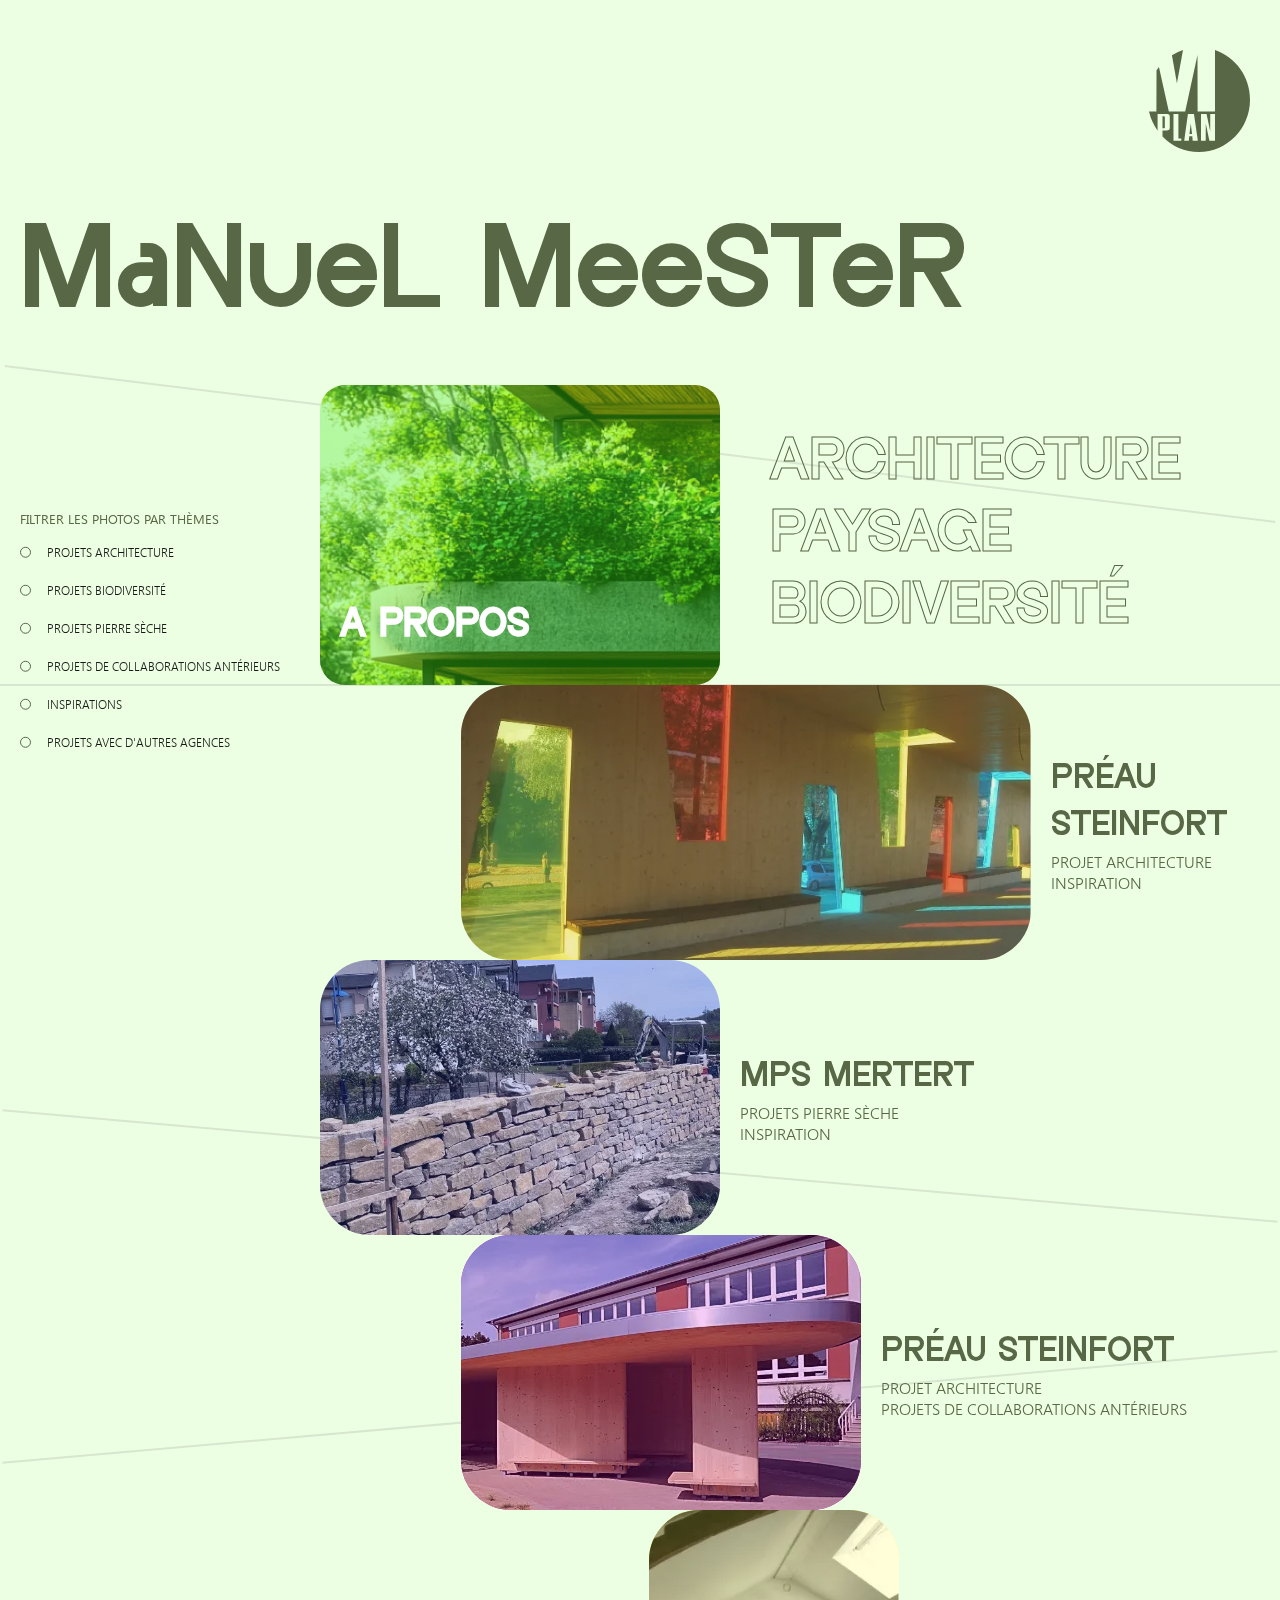
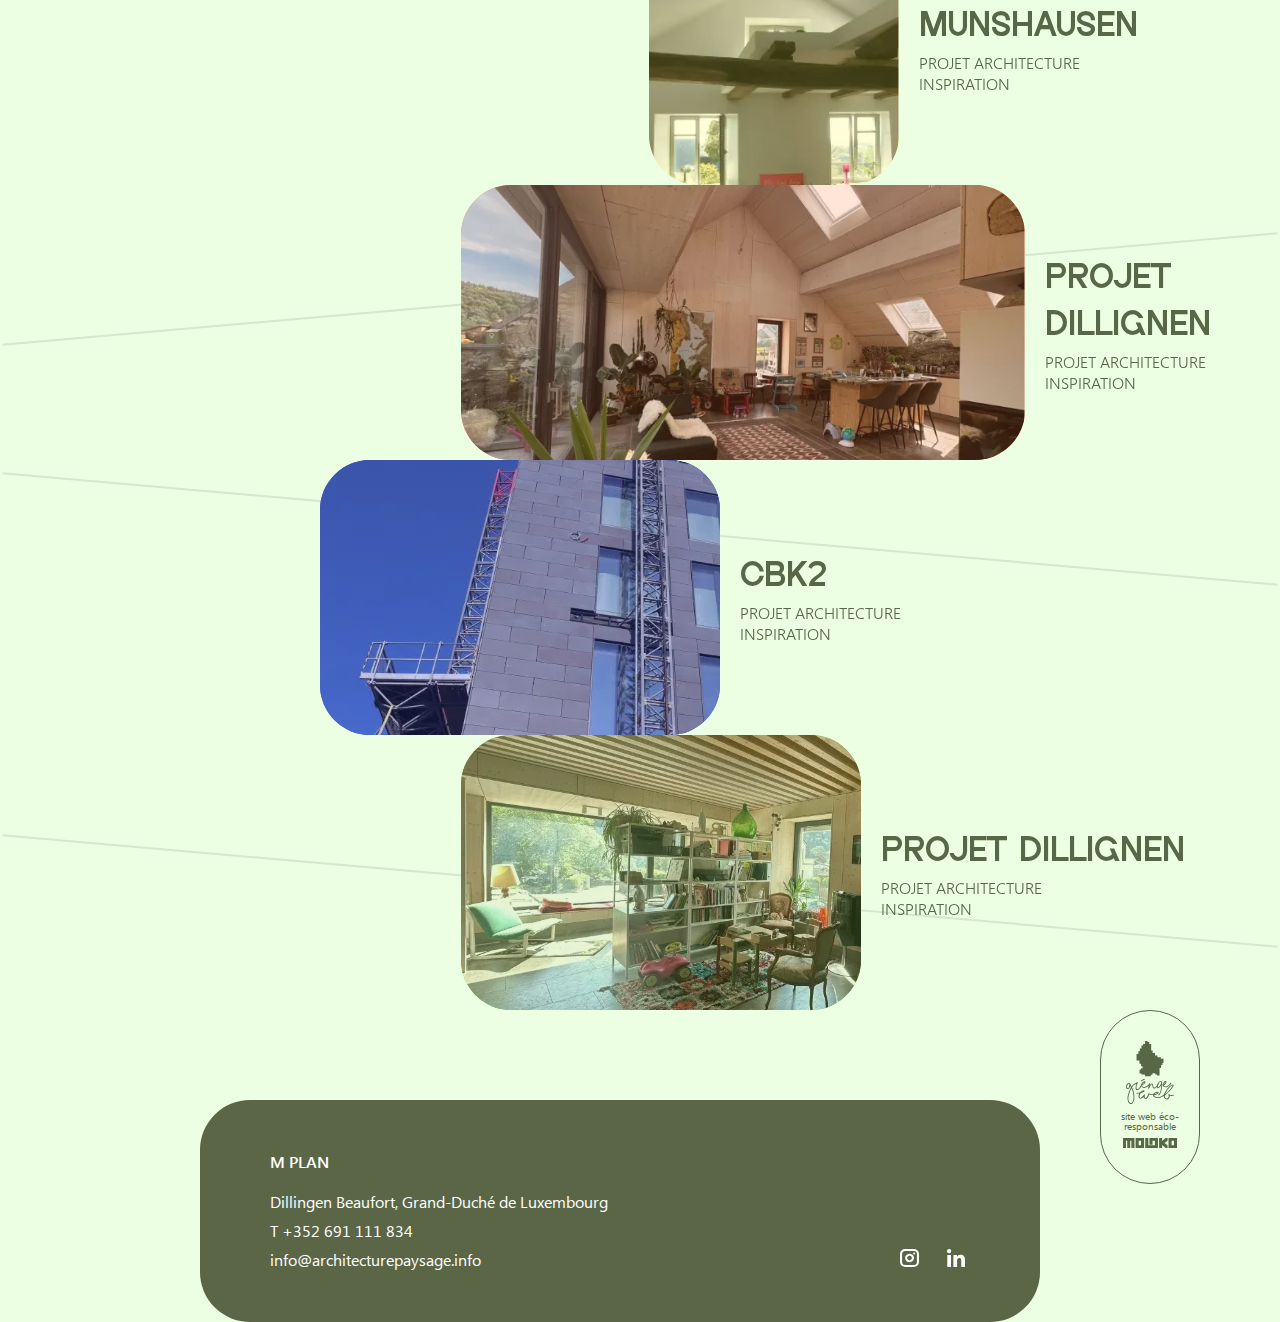
==== commit 1e49000c: "Add files via upload" ====
--- a/index.html
+++ b/index.html
@@ -1 +1 @@
-<!doctype html><html lang="en"><head><meta charset="UTF-8"/><meta name="viewport" content="width=device-width,initial-scale=1"/><title>MPLAN Title</title><script defer="defer" src="bundle.js"></script><link href="styles.css" rel="stylesheet"></head><body><header class="header"><div class="container"><div class="header__container"><nav class="header-main"><a class="logo" href="#"><img class="logo__img lazy-img" src="0e892ab42d6e9b4004b7.svg" alt="logo main" onload='this.classList.add("loaded")'/></a></nav></div></div></header><main><section class="hero"><span class="decorative-line decorative-line--1"></span> <span class="decorative-line decorative-line--2"></span> <span class="decorative-line decorative-line--3"></span> <span class="decorative-line decorative-line--4"></span> <span class="decorative-line decorative-line--5"></span> <span class="decorative-line decorative-line--6"></span> <span class="decorative-line decorative-line--7"></span><div class="hero__container"><h1 class="hero__main-title">MaNueL MeeSTeR</h1><div class="hero__wrapper"><div class="hero__filters"><h2 class="hero__filters-title">FILTRER LES PHOTOS PAR THÈMES</h2><ul class="hero__filter-list"><li class="hero__filters-item"><label class="hero__label"><input class="hero__filters-input" type="checkbox" name="filter" value="1"/> <span class="hero__radio-btn"></span> PROJETS ARCHITECTURE</label></li><li class="hero__filters-item"><label class="hero__label"><input class="hero__filters-input" type="checkbox" name="filter" value="2"/> <span class="hero__radio-btn"></span> PROJETS BIODIVERSITÉ</label></li><li class="hero__filters-item"><label class="hero__label"><input class="hero__filters-input" type="checkbox" name="filter" value="3"/> <span class="hero__radio-btn"></span> PROJETS PIERRE SÈCHE</label></li><li class="hero__filters-item"><label class="hero__label"><input class="hero__filters-input" type="checkbox" name="filter" value="4"/> <span class="hero__radio-btn"></span> PROJETS DE COLLABORATIONS ANTÉRIEURS</label></li><li class="hero__filters-item"><label class="hero__label"><input class="hero__filters-input" type="checkbox" name="filter" value="5"/> <span class="hero__radio-btn"></span> INSPIRATIONS</label></li><li class="hero__filters-item"><label class="hero__label"><input class="hero__filters-input" type="checkbox" name="filter" value="6"/> <span class="hero__radio-btn"></span> PROJETS AVEC D'AUTRES AGENCES</label></li></ul></div><div class="hero__cards-wrapper"><div class="hero__main-card"><a class="hero__bg-box" href="about.html"><span class="hero__card-decor">A PROPOS</span></a><div class="hero__decor-uppercase"><p class="hero__outlined-text">architecture</p><p class="hero__outlined-text">PAYSAGE</p><p class="hero__outlined-text">biodiversité</p></div></div><div class="hero__filters-wrapper"><div class="hero__filters hero__filters-mobile"><ul class="hero__filter-list hero__filter-list--mobile"><li class="hero__filters-item"><label class="hero__label"><input class="hero__filters-input" type="checkbox" name="filter" value="1"/> <span class="hero__radio-btn"></span> PROJETS ARCHITECTURE</label></li><li class="hero__filters-item"><label class="hero__label"><input class="hero__filters-input" type="checkbox" name="filter" value="2"/> <span class="hero__radio-btn"></span> PROJETS BIODIVERSITÉ</label></li><li class="hero__filters-item"><label class="hero__label"><input class="hero__filters-input" type="checkbox" name="filter" value="3"/> <span class="hero__radio-btn"></span> PROJETS PIERRE SÈCHE</label></li><li class="hero__filters-item"><label class="hero__label"><input class="hero__filters-input" type="checkbox" name="filter" value="4"/> <span class="hero__radio-btn"></span> PROJETS DE COLLABORATIONS ANTÉRIEURS</label></li><li class="hero__filters-item"><label class="hero__label"><input class="hero__filters-input" type="checkbox" name="filter" value="5"/> <span class="hero__radio-btn"></span> INSPIRATIONS</label></li><li class="hero__filters-item"><label class="hero__label"><input class="hero__filters-input" type="checkbox" name="filter" value="6"/> <span class="hero__radio-btn"></span> PROJETS AVEC D'AUTRES AGENCES</label></li></ul><div class="hero__filters-head"><h2 class="hero__filters-title">FILTRER LES PHOTOS PAR THÈMES</h2><button class="hero__filters-btn"><img src="6f2470b86073ddce1fb3.svg" alt=""></button></div></div></div><ul class="hero__cards"><li class="hero__card-item hero__card-item--1" data-category="1 2"><a class="hero__img-wrapper hero__img-wrapper--1" href="info-page.html"><img class="hero__cards-img" src="84d428fe277b14c49151.webp" alt=""/></a><div class="hero__cards-info"><h3 class="hero__cards-title">Préau Steinfort</h3><ul class="hero__params-list"><li class="hero__params-text">Projet architecture</li><li class="hero__params-text">Inspiration</li></ul></div></li><li class="hero__card-item hero__card-item--2" data-category="3"><a class="hero__img-wrapper hero__img-wrapper--2" href="info-page.html"><img class="hero__cards-img" src="b0f0c10e1d32053f821e.webp" alt=""/></a><div class="hero__cards-info"><h3 class="hero__cards-title">MPS Mertert</h3><ul class="hero__params-list"><li class="hero__params-text">Projets pierre sèche</li><li class="hero__params-text">Inspiration</li></ul></div></li><li class="hero__card-item hero__card-item--3" data-category="2"><a class="hero__img-wrapper hero__img-wrapper--3" href="info-page.html"><img class="hero__cards-img" src="4540f672916322d343bb.webp" alt=""/></a><div class="hero__cards-info"><h3 class="hero__cards-title">Préau Steinfort</h3><ul class="hero__params-list"><li class="hero__params-text">Projet architecture</li><li class="hero__params-text">Projets de collaborations antérieurs</li></ul></div></li><li class="hero__card-item hero__card-item--4" data-category="4"><a class="hero__img-wrapper hero__img-wrapper--4" href="info-page.html"><img class="hero__cards-img" src="60e224a5502785f6230a.webp" alt=""/></a><div class="hero__cards-info"><h3 class="hero__cards-title">Munshausen</h3><ul class="hero__params-list"><li class="hero__params-text">Projet architecture</li><li class="hero__params-text">Inspiration</li></ul></div></li><li class="hero__card-item hero__card-item--5" data-category="5"><a class="hero__img-wrapper hero__img-wrapper--5" href="info-page.html"><img class="hero__cards-img" src="15e7bead23ba4e35af4b.webp" alt=""/></a><div class="hero__cards-info"><h3 class="hero__cards-title">Projet Dillignen</h3><ul class="hero__params-list"><li class="hero__params-text">Projet architecture</li><li class="hero__params-text">Inspiration</li></ul></div></li><li class="hero__card-item hero__card-item--6" data-category="6"><a class="hero__img-wrapper hero__img-wrapper--6" href="info-page.html"><img class="hero__cards-img" src="9b35fe3a06a1c394c9d8.webp" alt=""/></a><div class="hero__cards-info"><h3 class="hero__cards-title">CBK2</h3><ul class="hero__params-list"><li class="hero__params-text">Projet architecture</li><li class="hero__params-text">Inspiration</li></ul></div></li><li class="hero__card-item hero__card-item--7" data-category="4 5"><a class="hero__img-wrapper hero__img-wrapper--7" href="info-page.html"><img class="hero__cards-img" src="15e01472e9bbb101093c.webp" alt=""/></a><div class="hero__cards-info"><h3 class="hero__cards-title">Projet Dillignen</h3><ul class="hero__params-list"><li class="hero__params-text">Projet architecture</li><li class="hero__params-text">Inspiration</li></ul></div></li></ul></div></div></div></section></main><footer class="footer footer__custom" id="footer"><div class="container"><div class="footer__inner"><div class="footer__container"><div class="footer__info"><span class="footer__info-title">M PLAN</span><div class="footer__info-links"><span>Dillingen Beaufort, Grand-Duché de Luxembourg </span><a href="tel:+352 691 111 834">T +352 691 111 834</a> <a class="footer__socials-mail" href="mailto:info@architecturepaysage.info">info@architecturepaysage.info</a></div></div><div class="footer__bottom"><div class="footer__socials"><a class="footer__socials-link" href="#" target="_blank"><img src="983cf7d725e1f68d08d1.svg" alt="instagram logo"/></a><a class="footer__socials-link" href="#" target="_blank"><img src="259f7aab10fc38bde9d3.svg" alt="instagram logo"/></a></div></div></div><div class="footer__dev-logo"><a class="footer__dev-link" href="#"><img class="footer__dev-img--top" src="39ad9dfd9b3536bd3840.svg" alt="grenge logo"/> </a><a class="footer__dev-link footer__dev-link--bottom" href="#"><span>site web éco-responsable </span><img class="footer__dev-img" src="0fe5fed352be943933db.svg" alt="moloko logo"/></a></div></div></div></footer><button id="scrollToTop" class="scroll-top-btn">↑</button></body></html>+<!doctype html><html lang="en"><head><meta charset="UTF-8"/><meta name="viewport" content="width=device-width,initial-scale=1"/><title>MPLAN Title</title><script defer="defer" src="bundle.js"></script><link href="styles.css" rel="stylesheet"></head><body><header class="header"><div class="container"><div class="header__container"><nav class="header-main"><a class="logo" href="#"><img class="logo__img lazy-img" src="0e892ab42d6e9b4004b7.svg" alt="logo main" onload='this.classList.add("loaded")'/></a></nav></div></div></header><main><section class="hero"><span class="decorative-line decorative-line--1"></span> <span class="decorative-line decorative-line--2"></span> <span class="decorative-line decorative-line--3"></span> <span class="decorative-line decorative-line--4"></span> <span class="decorative-line decorative-line--5"></span> <span class="decorative-line decorative-line--6"></span> <span class="decorative-line decorative-line--7"></span><div class="hero__container"><h1 class="hero__main-title">MaNueL MeeSTeR</h1><div class="hero__wrapper"><div class="hero__filters"><h2 class="hero__filters-title">FILTRER LES PHOTOS PAR THÈMES</h2><ul class="hero__filter-list"><li class="hero__filters-item"><label class="hero__label"><input class="hero__filters-input" type="checkbox" name="filter" value="1"/> <span class="hero__radio-btn"></span> PROJETS ARCHITECTURE</label></li><li class="hero__filters-item"><label class="hero__label"><input class="hero__filters-input" type="checkbox" name="filter" value="2"/> <span class="hero__radio-btn"></span> PROJETS BIODIVERSITÉ</label></li><li class="hero__filters-item"><label class="hero__label"><input class="hero__filters-input" type="checkbox" name="filter" value="3"/> <span class="hero__radio-btn"></span> PROJETS PIERRE SÈCHE</label></li><li class="hero__filters-item"><label class="hero__label"><input class="hero__filters-input" type="checkbox" name="filter" value="4"/> <span class="hero__radio-btn"></span> PROJETS DE COLLABORATIONS ANTÉRIEURS</label></li><li class="hero__filters-item"><label class="hero__label"><input class="hero__filters-input" type="checkbox" name="filter" value="5"/> <span class="hero__radio-btn"></span> INSPIRATIONS</label></li><li class="hero__filters-item"><label class="hero__label"><input class="hero__filters-input" type="checkbox" name="filter" value="6"/> <span class="hero__radio-btn"></span> PROJETS AVEC D'AUTRES AGENCES</label></li></ul></div><div class="hero__cards-wrapper"><div class="hero__main-card"><a class="hero__bg-box" href="about.html"><span class="hero__card-decor">A PROPOS</span></a><div class="hero__decor-uppercase"><p class="hero__outlined-text">architecture</p><p class="hero__outlined-text">PAYSAGE</p><p class="hero__outlined-text">biodiversité</p></div></div><div class="hero__filters hero__filters--lg"><h2 class="hero__filters-title">FILTRER LES PHOTOS PAR THÈMES</h2><ul class="hero__filter-list"><li class="hero__filters-item"><label class="hero__label"><input class="hero__filters-input" type="checkbox" name="filter" value="1"/> <span class="hero__radio-btn"></span> PROJETS ARCHITECTURE</label></li><li class="hero__filters-item"><label class="hero__label"><input class="hero__filters-input" type="checkbox" name="filter" value="2"/> <span class="hero__radio-btn"></span> PROJETS BIODIVERSITÉ</label></li><li class="hero__filters-item"><label class="hero__label"><input class="hero__filters-input" type="checkbox" name="filter" value="3"/> <span class="hero__radio-btn"></span> PROJETS PIERRE SÈCHE</label></li><li class="hero__filters-item"><label class="hero__label"><input class="hero__filters-input" type="checkbox" name="filter" value="4"/> <span class="hero__radio-btn"></span> PROJETS DE COLLABORATIONS ANTÉRIEURS</label></li><li class="hero__filters-item"><label class="hero__label"><input class="hero__filters-input" type="checkbox" name="filter" value="5"/> <span class="hero__radio-btn"></span> INSPIRATIONS</label></li><li class="hero__filters-item"><label class="hero__label"><input class="hero__filters-input" type="checkbox" name="filter" value="6"/> <span class="hero__radio-btn"></span> PROJETS AVEC D'AUTRES AGENCES</label></li></ul></div><div class="hero__filters-wrapper"><div class="hero__filters hero__filters-mobile"><ul class="hero__filter-list hero__filter-list--mobile"><li class="hero__filters-item"><label class="hero__label"><input class="hero__filters-input" type="checkbox" name="filter" value="1"/> <span class="hero__radio-btn"></span> PROJETS ARCHITECTURE</label></li><li class="hero__filters-item"><label class="hero__label"><input class="hero__filters-input" type="checkbox" name="filter" value="2"/> <span class="hero__radio-btn"></span> PROJETS BIODIVERSITÉ</label></li><li class="hero__filters-item"><label class="hero__label"><input class="hero__filters-input" type="checkbox" name="filter" value="3"/> <span class="hero__radio-btn"></span> PROJETS PIERRE SÈCHE</label></li><li class="hero__filters-item"><label class="hero__label"><input class="hero__filters-input" type="checkbox" name="filter" value="4"/> <span class="hero__radio-btn"></span> PROJETS DE COLLABORATIONS ANTÉRIEURS</label></li><li class="hero__filters-item"><label class="hero__label"><input class="hero__filters-input" type="checkbox" name="filter" value="5"/> <span class="hero__radio-btn"></span> INSPIRATIONS</label></li><li class="hero__filters-item"><label class="hero__label"><input class="hero__filters-input" type="checkbox" name="filter" value="6"/> <span class="hero__radio-btn"></span> PROJETS AVEC D'AUTRES AGENCES</label></li></ul><div class="hero__filters-head"><h2 class="hero__filters-title">FILTRER LES PHOTOS PAR THÈMES</h2><button class="hero__filters-btn"><img src="6f2470b86073ddce1fb3.svg" alt=""></button></div></div></div><ul class="hero__cards"><li class="hero__card-item" data-category="1 2"><a class="hero__img-wrapper" href="info-page.html" style="background-color:#bdcc96"><img class="hero__cards-img" src="84d428fe277b14c49151.webp" alt=""/></a><div class="hero__cards-info"><h3 class="hero__cards-title">Préau Steinfort</h3><ul class="hero__params-list"><li class="hero__params-text">Projet architecture</li><li class="hero__params-text">Inspiration</li></ul></div></li><li class="hero__card-item" data-category="3"><a class="hero__img-wrapper" href="info-page.html" style="background-color:#3a4eff"><img class="hero__cards-img" src="b0f0c10e1d32053f821e.webp" alt=""/></a><div class="hero__cards-info"><h3 class="hero__cards-title">MPS Mertert</h3><ul class="hero__params-list"><li class="hero__params-text">Projets pierre sèche</li><li class="hero__params-text">Inspiration</li></ul></div></li><li class="hero__card-item" data-category="2"><a class="hero__img-wrapper" href="info-page.html" style="background-color:#cd00cd"><img class="hero__cards-img" src="4540f672916322d343bb.webp" alt=""/></a><div class="hero__cards-info"><h3 class="hero__cards-title">Préau Steinfort</h3><ul class="hero__params-list"><li class="hero__params-text">Projet architecture</li><li class="hero__params-text">Projets de collaborations antérieurs</li></ul></div></li><li class="hero__card-item" data-category="4"><a class="hero__img-wrapper" href="info-page.html" style="background-color:#fff83a"><img class="hero__cards-img" src="60e224a5502785f6230a.webp" alt=""/></a><div class="hero__cards-info"><h3 class="hero__cards-title">Munshausen</h3><ul class="hero__params-list"><li class="hero__params-text">Projet architecture</li><li class="hero__params-text">Inspiration</li></ul></div></li><li class="hero__card-item" data-category="5"><a class="hero__img-wrapper" href="info-page.html" style="background-color:#ff7c3a"><img class="hero__cards-img" src="15e7bead23ba4e35af4b.webp" alt=""/></a><div class="hero__cards-info"><h3 class="hero__cards-title">Projet Dillignen</h3><ul class="hero__params-list"><li class="hero__params-text">Projet architecture</li><li class="hero__params-text">Inspiration</li></ul></div></li><li class="hero__card-item" data-category="6"><a class="hero__img-wrapper" href="info-page.html" style="background-color:#3a4eff"><img class="hero__cards-img" src="9b35fe3a06a1c394c9d8.webp" alt=""/></a><div class="hero__cards-info"><h3 class="hero__cards-title">CBK2</h3><ul class="hero__params-list"><li class="hero__params-text">Projet architecture</li><li class="hero__params-text">Inspiration</li></ul></div></li><li class="hero__card-item" data-category="4 5"><a class="hero__img-wrapper" href="info-page.html" style="background-color:#85cb32"><img class="hero__cards-img" src="15e01472e9bbb101093c.webp" alt=""/></a><div class="hero__cards-info"><h3 class="hero__cards-title">Projet Dillignen</h3><ul class="hero__params-list"><li class="hero__params-text">Projet architecture</li><li class="hero__params-text">Inspiration</li></ul></div></li></ul></div></div></div></section></main><footer class="footer footer__custom" id="footer"><div class="container"><div class="footer__inner"><div class="footer__container"><div class="footer__info"><span class="footer__info-title">M PLAN</span><div class="footer__info-links"><span>Dillingen Beaufort, Grand-Duché de Luxembourg </span><a href="tel:+352 691 111 834">T +352 691 111 834</a> <a class="footer__socials-mail" href="mailto:info@architecturepaysage.info">info@architecturepaysage.info</a></div></div><div class="footer__bottom"><div class="footer__socials"><a class="footer__socials-link" href="#" target="_blank"><img src="983cf7d725e1f68d08d1.svg" alt="instagram logo"/></a><a class="footer__socials-link" href="#" target="_blank"><img src="259f7aab10fc38bde9d3.svg" alt="instagram logo"/></a></div></div></div><div class="footer__dev-logo"><a class="footer__dev-link" href="#"><img class="footer__dev-img--top" src="39ad9dfd9b3536bd3840.svg" alt="grenge logo"/> </a><a class="footer__dev-link footer__dev-link--bottom" href="#"><span>site web éco-responsable </span><img class="footer__dev-img" src="0fe5fed352be943933db.svg" alt="moloko logo"/></a></div></div></div></footer><button id="scrollToTop" class="scroll-top-btn">↑</button></body></html>--- a/styles.css
+++ b/styles.css
@@ -1 +1 @@
-@font-face{font-family:"Gendy";src:url(6b6e80905d60f8014c19.woff2) format("woff2"),url(b4cb1d55ab73973c3e60.woff) format("woff");font-weight:400;font-style:normal;font-display:swap}@font-face{font-family:"Segoe UI";src:url(b115cb2cc7620e972661.woff2) format("woff2"),url(6025459259e49a5b53de.woff) format("woff");font-weight:200;font-style:normal;font-display:swap}@font-face{font-family:"Segoe UI";src:url(8b67cb1945859499cc08.woff2) format("woff2"),url(2b49ae1f85c726ac570e.woff) format("woff");font-weight:300;font-style:normal;font-display:swap}@font-face{font-family:"Segoe UI";src:url(a8b8657ebede05f16bae.woff2) format("woff2"),url(f9d072ec3d5c7d9956d2.woff) format("woff");font-weight:400;font-style:normal;font-display:swap}@font-face{font-family:"Segoe UI";src:url(aaed3f515c66146622e7.woff2) format("woff2"),url(abaaa98155d53c0b454c.woff) format("woff");font-weight:600;font-style:normal;font-display:swap}@font-face{font-family:"Segoe UI";src:url(c896e4afc36ba3635b3a.woff2) format("woff2"),url(396319bfefa14eeb05a3.woff) format("woff");font-weight:700;font-style:normal;font-display:swap}*{margin:0;padding:0;box-sizing:border-box}button,input,textarea,select{font:inherit}ul,ol{list-style:none}a{text-decoration:none;color:inherit}button,input,textarea,select{outline:none}img{max-width:100%;height:auto;display:block}body{line-height:1.5;-webkit-font-smoothing:antialiased}.header{display:flex;justify-content:center;margin:50px 0;font-weight:500;font-size:20px;line-height:100%;z-index:1}.header__container{display:flex;justify-content:space-between;align-items:end}.header__main-btn{background-color:#586746;cursor:pointer;border:none;border-radius:15px;padding:5px 30px;height:fit-content;color:#fff;font-size:14px;transition:all .3s}.header__main-btn:hover{background-color:#3a6645}@media(max-width: 1024px){.header{font-size:16px;margin:50px 0 60px}}@media(max-width: 768px){.header{margin:30px 0 10px}}.logo{transition:all .3s}.logo:hover{scale:105%}.logo__img{height:102px}.header-main{margin-left:auto;display:flex;justify-content:end}.footer{margin:0 50px}@media(max-width: 1024px){.footer{margin:0 20px}}@media(max-width: 560px){.footer{margin:0}}@media(max-width: 560px){.footer__custom{margin-bottom:60px}}.footer__inner{width:100%;display:flex;align-items:start;justify-content:end;gap:60px}@media(max-width: 768px){.footer__inner{flex-direction:column;gap:50px;align-items:center}}.footer__logo-main{max-width:80px;border-radius:15px;overflow:hidden}.footer__container{background-color:#5a6645;color:#fff;padding:50px 70px;border-radius:50px;width:100%;max-width:840px;margin-top:90px;display:flex;justify-content:space-between;align-items:end;gap:20px;font-family:"Segoe UI",sans-serif}@media(max-width: 768px){.footer__container{flex-direction:column;align-items:center;padding:40px 50px}}.footer__socials{display:flex;gap:18px}.footer__socials-link{padding:5px;border-radius:10px;transition:all .3s}.footer__socials-link:hover{background-color:#32f10e}.footer__bottom{display:flex;justify-content:space-between;align-items:center}.footer__socials-mail{color:#fff;transition:all .3s}.footer__socials-mail:hover{color:#fff200}.footer__socials-mail:active{color:rgba(123,93,214,.5647058824)}.footer__dev-logo{display:flex;gap:7px;flex-direction:column;padding:30px 15px 35px 15px;border-radius:50px;border:1px solid #586746;max-width:100px;font-family:"Segoe UI",sans-serif;text-align:center;font-size:10px;line-height:100%}.footer__dev-img--top{max-width:48px}.footer__dev-img{max-width:54px}.footer__dev-link{display:flex;flex-direction:column;align-items:center;transition:all .3s}.footer__dev-link:hover{scale:105%}.footer__dev-link--bottom{display:flex;flex-direction:column;align-items:center;gap:7px}.footer__info{font-weight:400;display:flex;flex-direction:column;gap:16px}@media(max-width: 768px){.footer__info{text-align:center}}.footer__info-links{display:flex;flex-direction:column;gap:5px}.footer__info-title{font-weight:600}.hero{position:relative;flex-grow:1;min-height:calc(100dvh - 426px)}.hero__img-wrapper{cursor:pointer;display:flex;width:100%;height:275px;border-radius:50px;overflow:hidden;position:relative}@media(max-width: 560px){.hero__img-wrapper{border-radius:25px}}.hero__img-wrapper::after{content:"";position:absolute;width:100%;height:100%;top:0;left:0;opacity:.2;background-color:#5aaf4a;pointer-events:none;transition:all .3s}.hero__img-wrapper--1::after{background-color:red}.hero__img-wrapper--2::after{background-color:blue}.hero__img-wrapper--3::after{background-color:violet}.hero__img-wrapper--4::after{background-color:#ff0}.hero__img-wrapper--5::after{background-color:coral}.hero__img-wrapper--6::after{background-color:blue}.hero__img-wrapper--7::after{background-color:#ff0}.hero__img-wrapper:hover::after{opacity:0}.hero__card-item{display:flex;align-items:center;gap:20px;transition:all .5s ease}.hero__card-item-visible{z-index:1;opacity:1;transform:scale(1);display:flex;transition:all .5s ease}.hero__card-item-hidden{z-index:-1;opacity:0;height:0;transform:scale(0);pointer-events:none;margin-bottom:0;transition:all .5s ease}.hero__cards-wrapper{width:100%;display:flex;flex-direction:column}@media(max-width: 768px){.hero__cards-wrapper{align-items:center}}.hero__cards-img{object-fit:cover;width:100%;height:100%}.hero__decor-uppercase{color:#586746;text-transform:uppercase}.hero__outlined-text{font-size:80px;font-weight:400;line-height:120%;text-transform:uppercase;color:rgba(0,0,0,0);-webkit-text-stroke:1px #586746}@media(max-width: 1400px){.hero__outlined-text{font-size:60px}}@media(max-width: 768px){.hero__outlined-text{font-size:41px}}.hero__main-title{color:#586746;font-weight:400;margin-bottom:39px;font-size:120px;line-height:120%}@media(max-width: 1024px){.hero__main-title{font-size:60px;margin-bottom:20px}}@media(max-width: 768px){.hero__main-title{margin-bottom:0}}.hero__filters-wrapper{z-index:10;background-color:#edffe2 !important;display:none !important}@media(max-width: 1024px){.hero__filters-wrapper{width:100%;position:fixed !important;bottom:0;top:auto !important;display:flex !important;justify-content:center}}@media(max-width: 1024px){.hero__filters-mobile{display:flex !important}}.hero__filters{font-family:"Segoe UI",sans-serif;font-weight:400;padding:20px 0;position:sticky;display:flex;flex-direction:column;gap:15px;top:70vh;margin-top:50px;margin-bottom:0;transform:translateY(-50%);height:fit-content;width:max-content;transition:all .3s}@media(max-width: 1024px){.hero__filters{position:relative;margin:0;top:0;transform:translateY(0);padding:0;display:none}}.hero__filters-head{display:flex;gap:10px;align-items:center}.hero__filters-btn{padding:10px;cursor:pointer;background-color:rgba(0,0,0,0);border:none;transition:all .3s}.hero__filters-btn:hover{scale:110%}.hero__filter-list{width:max-content;display:flex;flex-direction:column;gap:20px;height:auto;opacity:1;transform:scaleY(1);transform-origin:top;transition:opacity .3s ease,transform .3s ease,max-height .3s ease;max-height:500px;overflow:hidden}@media(max-width: 768px){.hero__filter-list{opacity:0;transform:scaleY(0);max-height:0}}.hero__filters-hiden{padding-top:20px;opacity:1;transform:scaleY(1);max-height:500px}.hero__btn-rotate{rotate:-180deg}.hero__filters-item{font-weight:300;color:#171817}.hero__filters-title{width:max-content;font-weight:400;font-size:13px}.hero__label{width:fit-content;font-size:12px;display:flex;align-items:center;cursor:pointer;transition:all .3s}.hero__label:hover{color:#32f10e}.hero__label:hover .hero__radio-btn{position:relative}.hero__label:hover .hero__radio-btn::before{content:"";position:absolute;width:11px;height:11px;background-color:#32f10e;border-radius:50%}.hero__filters-input{display:none}.hero__filters-input:checked+.hero__radio-btn{position:relative;transition:all .3s}.hero__filters-input:checked+.hero__radio-btn::before{content:"";position:absolute;min-width:11px;width:11px;height:11px;background-color:#5aaf4a;border-radius:50%;transition:all .3s}.hero__radio-btn{min-width:11px;width:11px;height:11px;border:1px solid #586746;border-radius:50%;display:flex;align-items:center;justify-content:center;margin-right:16px;transition:all .3s}.hero__container{height:100%;max-width:1600px;padding:0 20px;margin:0 auto}.hero__cards-info{width:max-content;display:flex;flex-direction:column;gap:5px;max-width:350px}@media(max-width: 768px){.hero__cards-info{text-align:center}}.hero__params-list{font-family:"Segoe UI",sans-serif;display:flex;flex-direction:column;gap:5px}.hero__cards-title{text-transform:uppercase;font-size:35px;font-weight:400;line-height:47px;display:-webkit-box;-webkit-line-clamp:3;line-clamp:3;-webkit-box-orient:vertical;overflow:hidden;text-overflow:ellipsis}.hero__params-text{text-transform:uppercase;font-size:16px;line-height:100%;font-weight:300;display:-webkit-box;-webkit-line-clamp:3;line-clamp:3;-webkit-box-orient:vertical;overflow:hidden;text-overflow:ellipsis}.hero__cards{width:100%;display:flex;flex-direction:column}@media(max-width: 768px){.hero__cards{gap:45px}}.hero__wrapper{height:100%;position:relative;display:flex;gap:40px}@media(max-width: 1024px){.hero__wrapper{flex-direction:column;gap:30px}}@media(max-width: 768px){.hero__wrapper{gap:20px}}.hero__main-card{position:relative;display:flex;align-items:center;gap:50px;font-size:48px}@media(max-width: 768px){.hero__main-card{flex-direction:column;gap:5px;margin-bottom:40px}}.hero__card-decor{display:block;font-size:40px;font-weight:600;color:#fff;position:absolute;bottom:10%;left:5%;z-index:2}.hero__bg-box{position:relative;width:fit-content;max-width:400px;min-width:200px;width:100%;height:300px;background-image:url(19e89eb000136cf679cd.webp);background-size:60%;background-position:center;background-repeat:no-repeat;background-attachment:fixed;overflow:auto;border-radius:25px}@media(max-width: 1024px){.hero__bg-box{background-position:0}}@media(max-width: 768px){.hero__bg-box{background-size:contain;background-position:top}}.hero__bg-box::after{position:absolute;content:"";top:0;left:0;width:100%;height:100%;opacity:.36;background-color:#32f10e;transition:all .3s;z-index:0}.hero__bg-box:hover::after{background-color:#32f10e;opacity:.7}.style-1{margin-left:15%}@media(max-width: 768px){.style-1{margin-left:0;flex-direction:column}}.style-1 .hero__img-wrapper{max-width:690px !important}@media(max-width: 560px){.style-1 .hero__img-wrapper{height:160px !important;max-width:100% !important;width:100% !important}}.style-2{margin-left:0}@media(max-width: 768px){.style-2{margin-left:0;flex-direction:column}}.style-2 .hero__img-wrapper{max-width:400px !important}@media(max-width: 560px){.style-2 .hero__img-wrapper{max-width:100% !important;width:100% !important}}.style-3{margin-left:15%}@media(max-width: 768px){.style-3{margin-left:0;flex-direction:column}}.style-3 .hero__img-wrapper{max-width:400px !important}@media(max-width: 560px){.style-3 .hero__img-wrapper{height:441px !important;max-width:100% !important;width:100% !important}}.style-4{margin-left:35%}@media(max-width: 768px){.style-4{margin-left:0;flex-direction:column}}.style-4 .hero__img-wrapper{max-width:250px !important}@media(max-width: 560px){.style-4 .hero__img-wrapper{height:160px !important;max-width:100% !important;width:100% !important}}.decorative-line{width:100%;height:2px;background:gray;position:absolute;opacity:.2;left:0}.decorative-line--1{top:10%;rotate:7deg}.decorative-line--2{top:20%}.decorative-line--3{top:40%;rotate:5deg}.decorative-line--4{top:50%;rotate:-5deg}.decorative-line--5{top:70%;rotate:-5deg}.decorative-line--6{top:80%;rotate:5deg}.decorative-line--7{top:95%;rotate:5deg}.decorative-line--8{z-index:-1;top:auto;bottom:0;left:80%;height:100%;width:2px}.about__list{display:flex;flex-direction:column;gap:20px}.about__list-item{display:flex;flex-direction:column}.about__list-item--custom{flex-direction:row;gap:50px}@media(max-width: 1024px){.about__list-item--custom{gap:10px}}@media(max-width: 560px){.about__list-item--custom{gap:0;flex-direction:column}}.about__ref-list{display:grid;grid-template-columns:repeat(5, 1fr);gap:20px}@media(max-width: 1024px){.about__ref-list{align-items:center;justify-items:center}}@media(max-width: 560px){.about__ref-list{grid-template-columns:repeat(4, 1fr);gap:10px}}.about__ref-item{overflow:hidden;position:relative;height:50px;width:50px;border-radius:50%;border:1px solid #586746;background-color:#fff;transition:all .3s}.about__ref-item::after{position:absolute;content:"";top:0;left:0;width:100%;height:100%;background-color:rgba(0,0,0,0);z-index:1;pointer-events:none;transition:all .3s}.about__ref-item:hover{scale:105%}.about__ref-item:hover::after{background-color:#586746;opacity:.5}.about__ref-link{display:flex;justify-content:center;align-items:center;width:100%;height:100%}.about__ref-img{object-fit:cover;width:100%;height:100%}.about__title{font-size:20px;margin-bottom:20px;font-weight:300;text-transform:uppercase}@media(max-width: 1024px){.about__title{margin-bottom:15px;font-size:16px}}@media(max-width: 768px){.about__title{margin-bottom:10px;font-size:14px}}.about__text{margin-left:50px;max-width:700px}@media(max-width: 1024px){.about__text{font-size:14px}}@media(max-width: 768px){.about__text{font-size:12px}}.about__wrapper{display:flex;flex-direction:column;max-width:1000px}.info{position:relative}.info__right{display:flex;flex-direction:column;gap:20px;width:100%}.info__right-img{object-fit:cover;width:100%;height:100%}.info__right-item{position:relative;border-radius:20px;overflow:hidden;height:250px;width:100%}.info__right-item--1{max-width:400px}.info__right-item--2{max-width:380px}.info__right-item--3{max-width:600px}.info__right-item--4{max-width:200px}.info__left{margin-top:100px;display:flex;flex-direction:column;gap:20px;max-width:400px}.info__left-title{font-size:16px;font-weight:500}.info__left-text{font-size:14px;font-weight:300}.info__left-list{display:flex;flex-direction:column;gap:20px}.info__left-item{display:flex;flex-direction:column;gap:20px}.info__list-item{display:flex;flex-direction:column}.info__list-item--custom{flex-direction:row;gap:50px}.info__title{font-size:28px;margin-bottom:20px;font-weight:300;text-transform:uppercase}.info__wrapper{width:100%;display:flex;gap:40px}html,body{height:100%;margin:0;scroll-behavior:smooth}body{position:relative;display:flex;flex-direction:column;min-height:100dvh;height:fit-content;max-width:100vw !important;font-family:"Gendy",sans-serif;font-weight:400;background-color:#edffe2;color:#586746;overflow-x:hidden}body .line{content:"";position:absolute;top:0;height:100%;right:50%;width:1px;rotate:5deg;background-color:rgba(0,0,0,.1);z-index:-1}body .line--1{right:15%}body .line--2{right:30%;rotate:10deg}body .line--3{right:40%}main{flex-grow:1;display:flex;flex-direction:column}.container{max-width:1600px;width:100%;margin:0 auto;padding:0 15px}.no-scroll{overflow:hidden;height:100vh}.lazy-img{opacity:0;transition:all .5s ease-in-out}.lazy-img.loaded{opacity:1}.scroll-top-btn{z-index:5;position:fixed;bottom:0;right:20px;width:40px;height:40px;background:rgba(0,0,0,0);color:#5a6645;border:none;border-radius:50%;font-size:24px;cursor:pointer;opacity:0;visibility:hidden;transition:all .3s}.scroll-top-btn.show{opacity:1;visibility:visible;transform:scale(1)}.scroll-top-btn:hover{background:#5a6645;color:#edffe2}
+@font-face{font-family:"Gendy";src:url(6b6e80905d60f8014c19.woff2) format("woff2"),url(b4cb1d55ab73973c3e60.woff) format("woff");font-weight:400;font-style:normal;font-display:swap}@font-face{font-family:"Segoe UI";src:url(b115cb2cc7620e972661.woff2) format("woff2"),url(6025459259e49a5b53de.woff) format("woff");font-weight:200;font-style:normal;font-display:swap}@font-face{font-family:"Segoe UI";src:url(8b67cb1945859499cc08.woff2) format("woff2"),url(2b49ae1f85c726ac570e.woff) format("woff");font-weight:300;font-style:normal;font-display:swap}@font-face{font-family:"Segoe UI";src:url(a8b8657ebede05f16bae.woff2) format("woff2"),url(f9d072ec3d5c7d9956d2.woff) format("woff");font-weight:400;font-style:normal;font-display:swap}@font-face{font-family:"Segoe UI";src:url(aaed3f515c66146622e7.woff2) format("woff2"),url(abaaa98155d53c0b454c.woff) format("woff");font-weight:600;font-style:normal;font-display:swap}@font-face{font-family:"Segoe UI";src:url(c896e4afc36ba3635b3a.woff2) format("woff2"),url(396319bfefa14eeb05a3.woff) format("woff");font-weight:700;font-style:normal;font-display:swap}*{margin:0;padding:0;box-sizing:border-box}button,input,textarea,select{font:inherit}ul,ol{list-style:none}a{text-decoration:none;color:inherit}button,input,textarea,select{outline:none}img{max-width:100%;height:auto;display:block}body{line-height:1.5;-webkit-font-smoothing:antialiased}.header{display:flex;justify-content:center;margin:50px 0;font-weight:500;font-size:20px;line-height:100%;z-index:1}.header__container{width:100%;display:flex;justify-content:space-between;align-items:end}@media(max-width: 768px){.header__container{flex-direction:column-reverse}}.header__main-btn{background-color:#586746;cursor:pointer;border:none;border-radius:15px;padding:5px 30px;height:fit-content;color:#fff;font-size:14px;transition:all .3s}@media(max-width: 768px){.header__main-btn{margin-right:auto}}.header__main-btn:hover{background-color:#3a6645}@media(max-width: 1024px){.header{font-size:16px;margin:50px 0 60px}}@media(max-width: 768px){.header{margin:30px 0 10px}}.logo{transition:all .3s}.logo:hover{scale:105%}.logo__img{height:102px}.header-main{margin-left:auto;display:flex;justify-content:end}.footer{margin:0 50px}@media(max-width: 1024px){.footer{margin:0 20px}}@media(max-width: 560px){.footer{margin:0}}@media(max-width: 768px){.footer__custom{margin-bottom:60px}}.footer__inner{width:100%;display:flex;align-items:start;justify-content:end;gap:60px}@media(max-width: 768px){.footer__inner{flex-direction:column;gap:50px;align-items:center}}.footer__logo-main{max-width:80px;border-radius:15px;overflow:hidden}.footer__container{background-color:#5a6645;color:#fff;padding:50px 70px;border-radius:50px;width:100%;max-width:840px;margin-top:90px;display:flex;justify-content:space-between;align-items:end;gap:20px;font-family:"Segoe UI",sans-serif}@media(max-width: 768px){.footer__container{flex-direction:column;align-items:center;padding:40px 50px}}.footer__socials{display:flex;gap:18px}.footer__socials-link{padding:5px;border-radius:10px;transition:all .3s}.footer__socials-link:hover{background-color:#32f10e}.footer__bottom{display:flex;justify-content:space-between;align-items:center}.footer__socials-mail{color:#fff;transition:all .3s}.footer__socials-mail:hover{color:#fff200}.footer__socials-mail:active{color:rgba(123,93,214,.5647058824)}.footer__dev-logo{display:flex;gap:7px;flex-direction:column;padding:30px 15px 35px 15px;border-radius:50px;border:1px solid #586746;max-width:100px;font-family:"Segoe UI",sans-serif;text-align:center;font-size:10px;line-height:100%}.footer__dev-img--top{max-width:48px}.footer__dev-img{max-width:54px}.footer__dev-link{display:flex;flex-direction:column;align-items:center;transition:all .3s}.footer__dev-link:hover{scale:105%}.footer__dev-link--bottom{display:flex;flex-direction:column;align-items:center;gap:7px}.footer__info{font-weight:400;display:flex;flex-direction:column;gap:16px}@media(max-width: 768px){.footer__info{text-align:center}}.footer__info-links{display:flex;flex-direction:column;gap:5px}.footer__info-title{font-weight:600}.hero{position:relative;flex-grow:1;min-height:calc(100dvh - 426px)}.hero__img-wrapper{cursor:pointer;display:flex;width:100%;height:275px;border-radius:50px;overflow:hidden;position:relative}@media(max-width: 560px){.hero__img-wrapper{border-radius:25px}}.hero__img-wrapper::after{content:"";position:absolute;width:100%;height:100%;top:0;left:0;opacity:.2;background-color:inherit;pointer-events:none;transition:all .3s}.hero__img-wrapper:hover::after{opacity:0}.hero__card-item{display:flex;align-items:center;gap:20px;transition:all .5s ease}.hero__card-item-visible{z-index:1;opacity:1;transform:scale(1);display:flex;transition:all .5s ease}.hero__card-item-hidden{z-index:-1;opacity:0;height:0;transform:scale(0);pointer-events:none;margin-bottom:0;position:absolute;z-index:-10;transition:all .5s ease}.hero__cards-wrapper{width:100%;display:flex;flex-direction:column}@media(max-width: 768px){.hero__cards-wrapper{align-items:center}}.hero__cards-img{object-fit:cover;width:100%;height:100%}.hero__decor-uppercase{color:#586746;text-transform:uppercase}.hero__outlined-text{font-size:80px;font-weight:400;line-height:120%;text-transform:uppercase;color:rgba(0,0,0,0);-webkit-text-stroke:1px #586746}@media(max-width: 1400px){.hero__outlined-text{font-size:60px}}@media(max-width: 768px){.hero__outlined-text{font-size:41px}}.hero__main-title{color:#586746;font-weight:400;margin-bottom:39px;font-size:120px;line-height:120%}@media(max-width: 1024px){.hero__main-title{font-size:60px;margin-bottom:20px}}@media(max-width: 768px){.hero__main-title{margin-bottom:0}}.hero__filters-wrapper{z-index:10;background-color:#edffe2 !important;display:none !important}@media(max-width: 768px){.hero__filters-wrapper{width:100%;position:fixed !important;bottom:0;top:auto !important;display:flex !important;justify-content:center}}@media(max-width: 1024px){.hero__filters-mobile{display:flex !important}}.hero__filters{font-family:"Segoe UI",sans-serif;font-weight:400;padding:20px 0;position:sticky;display:flex;flex-direction:column;gap:15px;top:70vh;margin-top:50px;margin-bottom:0;transform:translateY(-50%);height:fit-content;width:max-content;transition:all .3s}.hero__filters--lg{display:none}@media(max-width: 1024px){.hero__filters--lg{position:relative !important;display:flex !important;padding:0 !important;margin:20px 0 !important;top:auto;transform:translateY(0)}}@media(max-width: 768px){.hero__filters--lg{display:none !important}}@media(max-width: 1024px){.hero__filters{position:relative;margin:0;top:0;transform:translateY(0);padding:0;display:none}}.hero__filters-head{display:flex;gap:10px;align-items:center}.hero__filters-btn{padding:10px;cursor:pointer;background-color:rgba(0,0,0,0);border:none;transition:all .3s}.hero__filters-btn:hover{scale:110%}.hero__filter-list{width:max-content;display:flex;flex-direction:column;gap:20px;height:auto;opacity:1;transform:scaleY(1);transform-origin:top;transition:opacity .3s ease,transform .3s ease,max-height .3s ease;max-height:500px;overflow:hidden}@media(max-width: 768px){.hero__filter-list{opacity:0;transform:scaleY(0);max-height:0}}.hero__filters-hiden{padding-top:20px;opacity:1;transform:scaleY(1);max-height:500px}.hero__btn-rotate{rotate:-180deg}.hero__filters-item{font-weight:300;color:#171817}.hero__filters-title{width:max-content;font-weight:400;font-size:13px}.hero__label{width:fit-content;font-size:12px;display:flex;align-items:center;cursor:pointer;transition:all .3s}.hero__label:hover{color:#32f10e}.hero__label:hover .hero__radio-btn{position:relative}.hero__label:hover .hero__radio-btn::before{content:"";position:absolute;width:11px;height:11px;background-color:#32f10e;opacity:.2;border-radius:50%}.hero__filters-input{display:none}.hero__filters-input:checked+.hero__radio-btn{position:relative;transition:all .3s}.hero__filters-input:checked+.hero__radio-btn::before{content:"";position:absolute;min-width:11px;width:11px;height:11px;background-color:#5aaf4a;border-radius:50%;transition:all .3s}.hero__radio-btn{min-width:11px;width:11px;height:11px;border:1px solid #586746;border-radius:50%;display:flex;align-items:center;justify-content:center;margin-right:16px;transition:all .3s}.hero__container{height:100%;max-width:1600px;padding:0 20px;margin:0 auto}.hero__cards-info{width:max-content;display:flex;flex-direction:column;gap:5px;max-width:350px}@media(max-width: 768px){.hero__cards-info{text-align:center}}.hero__params-list{font-family:"Segoe UI",sans-serif;display:flex;flex-direction:column;gap:5px}.hero__cards-title{text-transform:uppercase;font-size:35px;font-weight:400;line-height:47px;display:-webkit-box;-webkit-line-clamp:3;line-clamp:3;-webkit-box-orient:vertical;overflow:hidden;text-overflow:ellipsis}.hero__params-text{text-transform:uppercase;font-size:16px;line-height:100%;font-weight:300;display:-webkit-box;-webkit-line-clamp:3;line-clamp:3;-webkit-box-orient:vertical;overflow:hidden;text-overflow:ellipsis}.hero__cards{width:100%;display:flex;flex-direction:column}@media(max-width: 768px){.hero__cards{gap:45px}}.hero__wrapper{height:100%;position:relative;display:flex;gap:40px}@media(max-width: 1024px){.hero__wrapper{flex-direction:column;gap:30px}}@media(max-width: 768px){.hero__wrapper{gap:20px}}.hero__main-card{position:relative;display:flex;align-items:center;gap:50px;font-size:48px}@media(max-width: 768px){.hero__main-card{flex-direction:column;gap:5px;margin-bottom:40px;width:100%}}.hero__card-decor{display:block;font-size:40px;font-weight:600;color:#fff;position:absolute;bottom:10%;left:5%;z-index:2}.hero__bg-box{position:relative;width:fit-content;max-width:400px;min-width:200px;width:100%;height:300px;background-image:url(19e89eb000136cf679cd.webp);background-size:60%;background-position:center;background-repeat:no-repeat;background-attachment:fixed;overflow:auto;border-radius:25px}@media(max-width: 1024px){.hero__bg-box{background-position:0}}@media(max-width: 768px){.hero__bg-box{background-size:contain;background-position:top}}.hero__bg-box::after{position:absolute;content:"";top:0;left:0;width:100%;height:100%;opacity:.36;background-color:#32f10e;transition:all .3s;z-index:0}.hero__bg-box:hover::after{background-color:#32f10e;opacity:.7}.style-1{margin-left:15%}@media(max-width: 768px){.style-1{margin-left:0;flex-direction:column}}.style-1 .hero__img-wrapper{max-width:690px !important}@media(max-width: 560px){.style-1 .hero__img-wrapper{height:160px !important;max-width:100% !important;width:100% !important}}.style-2{margin-left:0}@media(max-width: 768px){.style-2{margin-left:0;flex-direction:column}}.style-2 .hero__img-wrapper{max-width:400px !important}@media(max-width: 560px){.style-2 .hero__img-wrapper{max-width:100% !important;width:100% !important}}.style-3{margin-left:15%}@media(max-width: 768px){.style-3{margin-left:0;flex-direction:column}}.style-3 .hero__img-wrapper{max-width:400px !important}@media(max-width: 560px){.style-3 .hero__img-wrapper{height:441px !important;max-width:100% !important;width:100% !important}}.style-4{margin-left:35%}@media(max-width: 768px){.style-4{margin-left:0;flex-direction:column}}.style-4 .hero__img-wrapper{max-width:250px !important}@media(max-width: 560px){.style-4 .hero__img-wrapper{height:160px !important;max-width:100% !important;width:100% !important}}.decorative-line{width:100%;height:2px;background:gray;position:absolute;opacity:.2;left:0}.decorative-line--1{top:10%;rotate:7deg}.decorative-line--2{top:20%}.decorative-line--3{top:40%;rotate:5deg}.decorative-line--4{top:50%;rotate:-5deg}.decorative-line--5{top:70%;rotate:-5deg}.decorative-line--6{top:80%;rotate:5deg}.decorative-line--7{top:95%;rotate:5deg}.decorative-line--8{z-index:-1;top:auto;bottom:0;left:80%;height:100%;width:2px}.about__list{display:flex;flex-direction:column;gap:20px}.about__list-item{display:flex;flex-direction:column}.about__list-item--custom{flex-direction:row;gap:50px}@media(max-width: 1024px){.about__list-item--custom{gap:10px}}@media(max-width: 768px){.about__list-item--custom{gap:0;flex-direction:column}}.about__ref-list{display:grid;grid-template-columns:repeat(5, 1fr);gap:20px}@media(max-width: 1024px){.about__ref-list{align-items:center;justify-items:center;grid-template-columns:repeat(4, 1fr)}}@media(max-width: 768px){.about__ref-list{grid-template-columns:repeat(3, 1fr)}}.about__ref-item{overflow:hidden;position:relative;height:50px;width:50px;border-radius:50%;border:1px solid #586746;background-color:#fff;transition:all .3s}.about__ref-item::after{position:absolute;content:"";top:0;left:0;width:100%;height:100%;background-color:rgba(0,0,0,0);z-index:1;pointer-events:none;transition:all .3s}.about__ref-item:hover{scale:105%}.about__ref-item:hover::after{background-color:#586746;opacity:.5}.about__ref-link{display:flex;justify-content:center;align-items:center;width:100%;height:100%}.about__ref-img{object-fit:cover;width:100%;height:100%}.about__title{font-size:35px;margin-bottom:26px;font-weight:300;text-transform:uppercase}.about__text{font-size:16px;margin-left:90px;max-width:741px;font-family:"Segoe UI",sans-serif}@media(max-width: 1024px){.about__text{margin-left:20px}}.about__wrapper{display:flex;flex-direction:column;max-width:1000px}.info{position:relative}.info__photo-wrap{width:100%}.info__main-top{display:flex;gap:66px;margin-bottom:36px}@media(max-width: 768px){.info__main-top{flex-direction:column}}.info__left-head{width:100%;max-width:620px}.info__right{display:flex;flex-direction:column;gap:35px;width:100%}.info__right-img{object-fit:cover;width:100%;height:100%}.info__right-item{position:relative;border-radius:25px;overflow:hidden;height:390px;width:fit-content}@media(max-width: 768px){.info__right-item{height:fit-content;width:100%}}.info__left{width:100%;display:flex;flex-direction:column;gap:20px;max-width:620px}.info__left-head{display:flex;flex-direction:column;gap:6px}.info__param-list{display:flex;flex-direction:column;gap:0}.info__left-item{font-family:"Segoe UI",sans-serif;text-transform:uppercase;font-size:12px}.info__left-title{font-size:16px;font-weight:600}.info__left-text{font-size:16px;font-weight:300}.info__left-list{display:flex;flex-direction:column;gap:20px}.info__left-item{display:flex;flex-direction:column;gap:20px}.info__list-item{display:flex;flex-direction:column}.info__list-item--custom{flex-direction:row;gap:50px}.info__title{font-size:60px;font-weight:500;text-transform:uppercase}@media(max-width: 768px){.info__title{font-size:38px}}.info__wrapper{width:100%;display:flex;gap:66px}@media(max-width: 768px){.info__wrapper{flex-direction:column}}html,body{height:100%;margin:0;scroll-behavior:smooth}body{position:relative;display:flex;flex-direction:column;min-height:100dvh;height:fit-content;max-width:100vw !important;font-family:"Gendy",sans-serif;font-weight:400;background-color:#edffe2;color:#586746;overflow-x:hidden}body .line{content:"";position:absolute;top:0;height:100%;right:50%;width:1px;rotate:5deg;background-color:rgba(0,0,0,.1);z-index:-1}body .line--1{right:15%}body .line--2{right:30%;rotate:10deg}body .line--3{right:40%}main{flex-grow:1;display:flex;flex-direction:column}.container{max-width:1600px;width:100%;margin:0 auto;padding:0 30px}.no-scroll{overflow:hidden;height:100vh}.lazy-img{opacity:0;transition:all .5s ease-in-out}.lazy-img.loaded{opacity:1}.scroll-top-btn{z-index:5;position:fixed;bottom:0;right:20px;width:40px;height:40px;background:rgba(0,0,0,0);color:#5a6645;border:none;border-radius:50%;font-size:24px;cursor:pointer;opacity:0;visibility:hidden;transition:all .3s}.scroll-top-btn.show{opacity:1;visibility:visible;transform:scale(1)}.scroll-top-btn:hover{background:#5a6645;color:#edffe2}
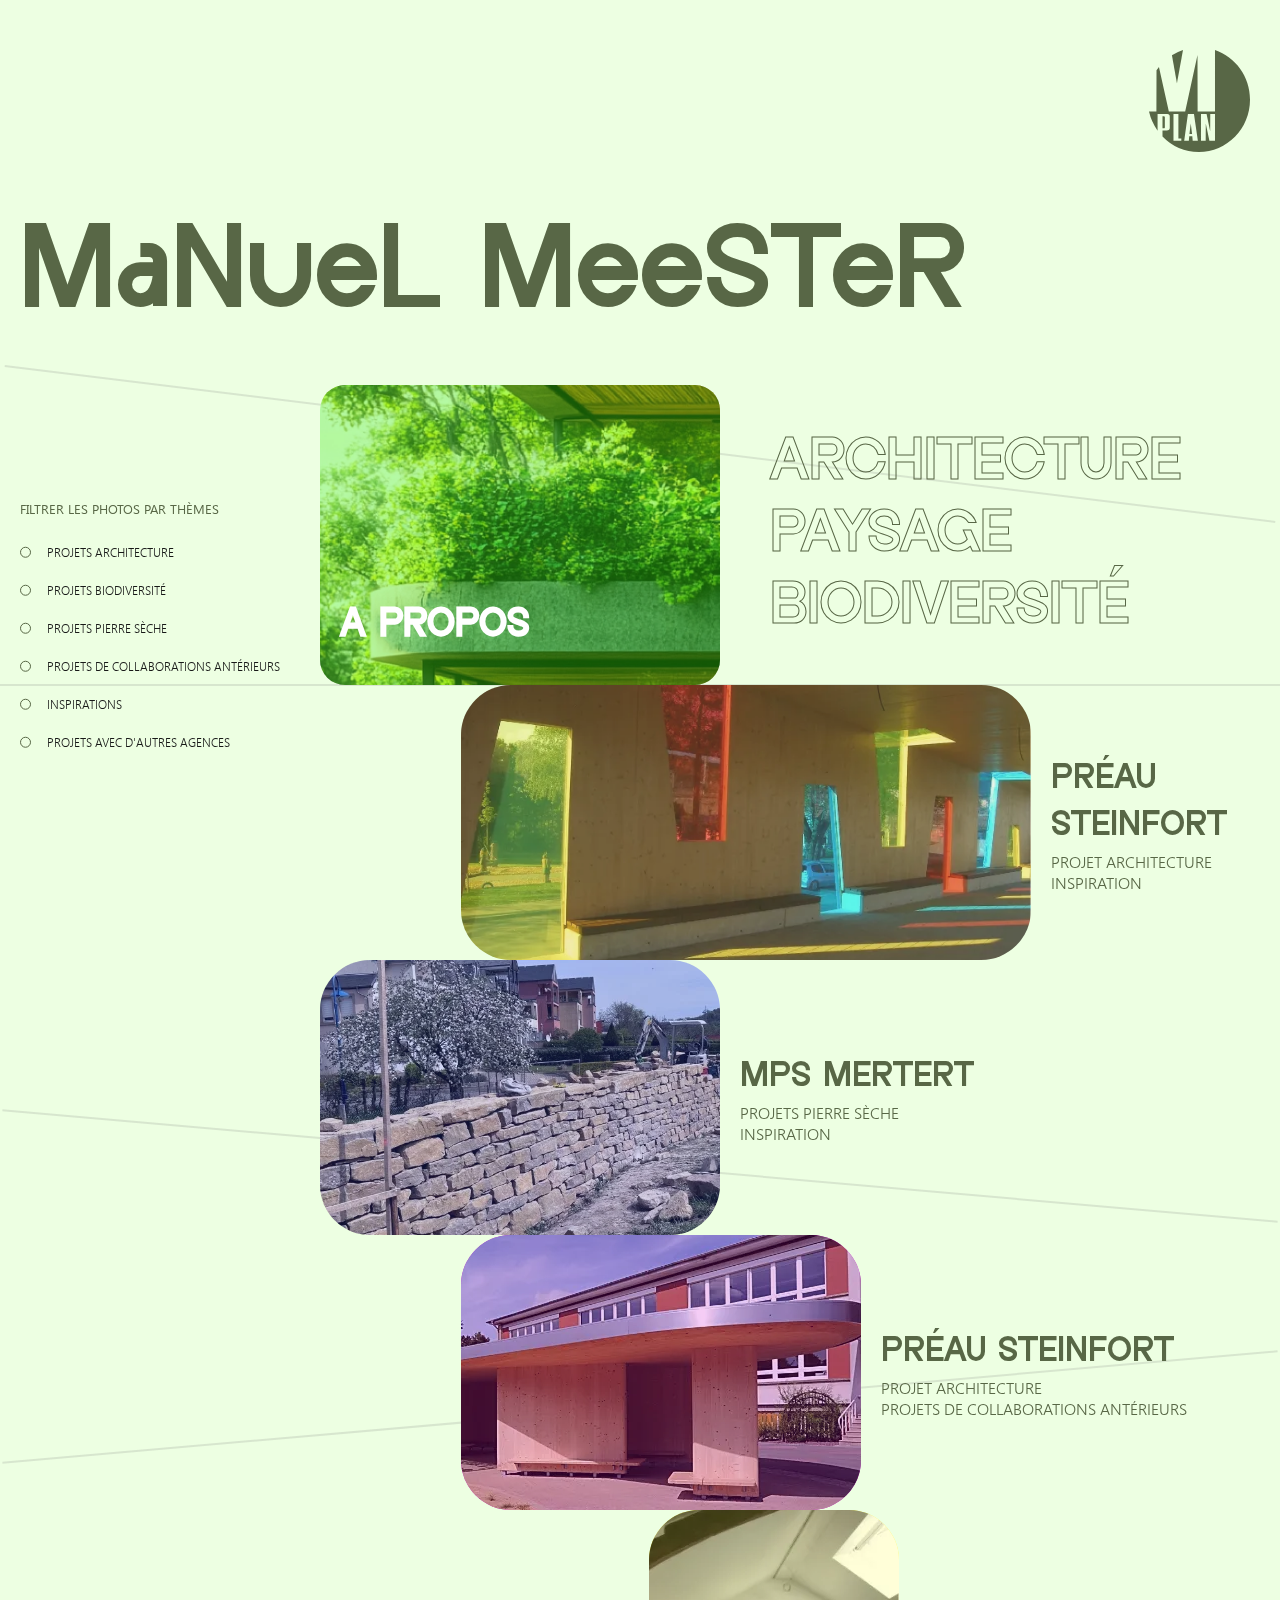
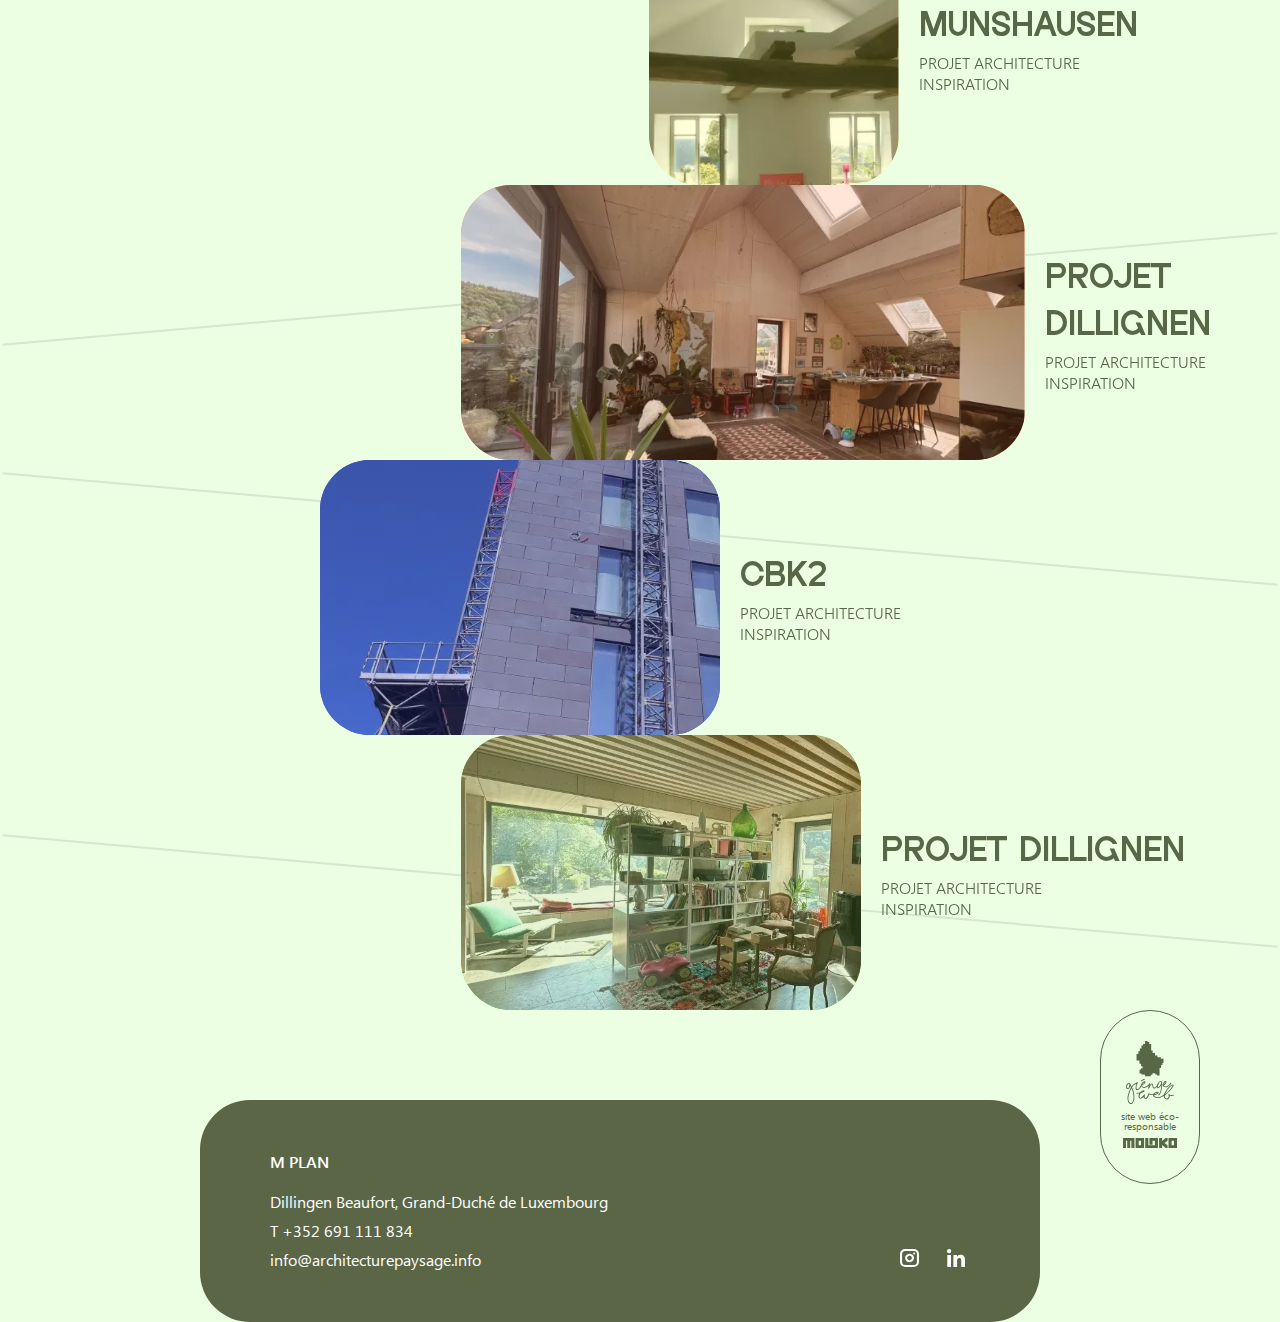
==== commit 384b5514: "Add files via upload" ====
--- a/index.html
+++ b/index.html
@@ -1 +1 @@
-<!doctype html><html lang="en"><head><meta charset="UTF-8"/><meta name="viewport" content="width=device-width,initial-scale=1"/><title>MPLAN Title</title><script defer="defer" src="bundle.js"></script><link href="styles.css" rel="stylesheet"></head><body><header class="header"><div class="container"><div class="header__container"><nav class="header-main"><a class="logo" href="#"><img class="logo__img lazy-img" src="0e892ab42d6e9b4004b7.svg" alt="logo main" onload='this.classList.add("loaded")'/></a></nav></div></div></header><main><section class="hero"><span class="decorative-line decorative-line--1"></span> <span class="decorative-line decorative-line--2"></span> <span class="decorative-line decorative-line--3"></span> <span class="decorative-line decorative-line--4"></span> <span class="decorative-line decorative-line--5"></span> <span class="decorative-line decorative-line--6"></span> <span class="decorative-line decorative-line--7"></span><div class="hero__container"><h1 class="hero__main-title">MaNueL MeeSTeR</h1><div class="hero__wrapper"><div class="hero__filters"><h2 class="hero__filters-title">FILTRER LES PHOTOS PAR THÈMES</h2><ul class="hero__filter-list"><li class="hero__filters-item"><label class="hero__label"><input class="hero__filters-input" type="checkbox" name="filter" value="1"/> <span class="hero__radio-btn"></span> PROJETS ARCHITECTURE</label></li><li class="hero__filters-item"><label class="hero__label"><input class="hero__filters-input" type="checkbox" name="filter" value="2"/> <span class="hero__radio-btn"></span> PROJETS BIODIVERSITÉ</label></li><li class="hero__filters-item"><label class="hero__label"><input class="hero__filters-input" type="checkbox" name="filter" value="3"/> <span class="hero__radio-btn"></span> PROJETS PIERRE SÈCHE</label></li><li class="hero__filters-item"><label class="hero__label"><input class="hero__filters-input" type="checkbox" name="filter" value="4"/> <span class="hero__radio-btn"></span> PROJETS DE COLLABORATIONS ANTÉRIEURS</label></li><li class="hero__filters-item"><label class="hero__label"><input class="hero__filters-input" type="checkbox" name="filter" value="5"/> <span class="hero__radio-btn"></span> INSPIRATIONS</label></li><li class="hero__filters-item"><label class="hero__label"><input class="hero__filters-input" type="checkbox" name="filter" value="6"/> <span class="hero__radio-btn"></span> PROJETS AVEC D'AUTRES AGENCES</label></li></ul></div><div class="hero__cards-wrapper"><div class="hero__main-card"><a class="hero__bg-box" href="about.html"><span class="hero__card-decor">A PROPOS</span></a><div class="hero__decor-uppercase"><p class="hero__outlined-text">architecture</p><p class="hero__outlined-text">PAYSAGE</p><p class="hero__outlined-text">biodiversité</p></div></div><div class="hero__filters hero__filters--lg"><h2 class="hero__filters-title">FILTRER LES PHOTOS PAR THÈMES</h2><ul class="hero__filter-list"><li class="hero__filters-item"><label class="hero__label"><input class="hero__filters-input" type="checkbox" name="filter" value="1"/> <span class="hero__radio-btn"></span> PROJETS ARCHITECTURE</label></li><li class="hero__filters-item"><label class="hero__label"><input class="hero__filters-input" type="checkbox" name="filter" value="2"/> <span class="hero__radio-btn"></span> PROJETS BIODIVERSITÉ</label></li><li class="hero__filters-item"><label class="hero__label"><input class="hero__filters-input" type="checkbox" name="filter" value="3"/> <span class="hero__radio-btn"></span> PROJETS PIERRE SÈCHE</label></li><li class="hero__filters-item"><label class="hero__label"><input class="hero__filters-input" type="checkbox" name="filter" value="4"/> <span class="hero__radio-btn"></span> PROJETS DE COLLABORATIONS ANTÉRIEURS</label></li><li class="hero__filters-item"><label class="hero__label"><input class="hero__filters-input" type="checkbox" name="filter" value="5"/> <span class="hero__radio-btn"></span> INSPIRATIONS</label></li><li class="hero__filters-item"><label class="hero__label"><input class="hero__filters-input" type="checkbox" name="filter" value="6"/> <span class="hero__radio-btn"></span> PROJETS AVEC D'AUTRES AGENCES</label></li></ul></div><div class="hero__filters-wrapper"><div class="hero__filters hero__filters-mobile"><ul class="hero__filter-list hero__filter-list--mobile"><li class="hero__filters-item"><label class="hero__label"><input class="hero__filters-input" type="checkbox" name="filter" value="1"/> <span class="hero__radio-btn"></span> PROJETS ARCHITECTURE</label></li><li class="hero__filters-item"><label class="hero__label"><input class="hero__filters-input" type="checkbox" name="filter" value="2"/> <span class="hero__radio-btn"></span> PROJETS BIODIVERSITÉ</label></li><li class="hero__filters-item"><label class="hero__label"><input class="hero__filters-input" type="checkbox" name="filter" value="3"/> <span class="hero__radio-btn"></span> PROJETS PIERRE SÈCHE</label></li><li class="hero__filters-item"><label class="hero__label"><input class="hero__filters-input" type="checkbox" name="filter" value="4"/> <span class="hero__radio-btn"></span> PROJETS DE COLLABORATIONS ANTÉRIEURS</label></li><li class="hero__filters-item"><label class="hero__label"><input class="hero__filters-input" type="checkbox" name="filter" value="5"/> <span class="hero__radio-btn"></span> INSPIRATIONS</label></li><li class="hero__filters-item"><label class="hero__label"><input class="hero__filters-input" type="checkbox" name="filter" value="6"/> <span class="hero__radio-btn"></span> PROJETS AVEC D'AUTRES AGENCES</label></li></ul><div class="hero__filters-head"><h2 class="hero__filters-title">FILTRER LES PHOTOS PAR THÈMES</h2><button class="hero__filters-btn"><img src="6f2470b86073ddce1fb3.svg" alt=""></button></div></div></div><ul class="hero__cards"><li class="hero__card-item" data-category="1 2"><a class="hero__img-wrapper" href="info-page.html" style="background-color:#bdcc96"><img class="hero__cards-img" src="84d428fe277b14c49151.webp" alt=""/></a><div class="hero__cards-info"><h3 class="hero__cards-title">Préau Steinfort</h3><ul class="hero__params-list"><li class="hero__params-text">Projet architecture</li><li class="hero__params-text">Inspiration</li></ul></div></li><li class="hero__card-item" data-category="3"><a class="hero__img-wrapper" href="info-page.html" style="background-color:#3a4eff"><img class="hero__cards-img" src="b0f0c10e1d32053f821e.webp" alt=""/></a><div class="hero__cards-info"><h3 class="hero__cards-title">MPS Mertert</h3><ul class="hero__params-list"><li class="hero__params-text">Projets pierre sèche</li><li class="hero__params-text">Inspiration</li></ul></div></li><li class="hero__card-item" data-category="2"><a class="hero__img-wrapper" href="info-page.html" style="background-color:#cd00cd"><img class="hero__cards-img" src="4540f672916322d343bb.webp" alt=""/></a><div class="hero__cards-info"><h3 class="hero__cards-title">Préau Steinfort</h3><ul class="hero__params-list"><li class="hero__params-text">Projet architecture</li><li class="hero__params-text">Projets de collaborations antérieurs</li></ul></div></li><li class="hero__card-item" data-category="4"><a class="hero__img-wrapper" href="info-page.html" style="background-color:#fff83a"><img class="hero__cards-img" src="60e224a5502785f6230a.webp" alt=""/></a><div class="hero__cards-info"><h3 class="hero__cards-title">Munshausen</h3><ul class="hero__params-list"><li class="hero__params-text">Projet architecture</li><li class="hero__params-text">Inspiration</li></ul></div></li><li class="hero__card-item" data-category="5"><a class="hero__img-wrapper" href="info-page.html" style="background-color:#ff7c3a"><img class="hero__cards-img" src="15e7bead23ba4e35af4b.webp" alt=""/></a><div class="hero__cards-info"><h3 class="hero__cards-title">Projet Dillignen</h3><ul class="hero__params-list"><li class="hero__params-text">Projet architecture</li><li class="hero__params-text">Inspiration</li></ul></div></li><li class="hero__card-item" data-category="6"><a class="hero__img-wrapper" href="info-page.html" style="background-color:#3a4eff"><img class="hero__cards-img" src="9b35fe3a06a1c394c9d8.webp" alt=""/></a><div class="hero__cards-info"><h3 class="hero__cards-title">CBK2</h3><ul class="hero__params-list"><li class="hero__params-text">Projet architecture</li><li class="hero__params-text">Inspiration</li></ul></div></li><li class="hero__card-item" data-category="4 5"><a class="hero__img-wrapper" href="info-page.html" style="background-color:#85cb32"><img class="hero__cards-img" src="15e01472e9bbb101093c.webp" alt=""/></a><div class="hero__cards-info"><h3 class="hero__cards-title">Projet Dillignen</h3><ul class="hero__params-list"><li class="hero__params-text">Projet architecture</li><li class="hero__params-text">Inspiration</li></ul></div></li></ul></div></div></div></section></main><footer class="footer footer__custom" id="footer"><div class="container"><div class="footer__inner"><div class="footer__container"><div class="footer__info"><span class="footer__info-title">M PLAN</span><div class="footer__info-links"><span>Dillingen Beaufort, Grand-Duché de Luxembourg </span><a href="tel:+352 691 111 834">T +352 691 111 834</a> <a class="footer__socials-mail" href="mailto:info@architecturepaysage.info">info@architecturepaysage.info</a></div></div><div class="footer__bottom"><div class="footer__socials"><a class="footer__socials-link" href="#" target="_blank"><img src="983cf7d725e1f68d08d1.svg" alt="instagram logo"/></a><a class="footer__socials-link" href="#" target="_blank"><img src="259f7aab10fc38bde9d3.svg" alt="instagram logo"/></a></div></div></div><div class="footer__dev-logo"><a class="footer__dev-link" href="#"><img class="footer__dev-img--top" src="39ad9dfd9b3536bd3840.svg" alt="grenge logo"/> </a><a class="footer__dev-link footer__dev-link--bottom" href="#"><span>site web éco-responsable </span><img class="footer__dev-img" src="0fe5fed352be943933db.svg" alt="moloko logo"/></a></div></div></div></footer><button id="scrollToTop" class="scroll-top-btn">↑</button></body></html>+<!doctype html><html lang="en"><head><meta charset="UTF-8"/><meta name="viewport" content="width=device-width,initial-scale=1"/><title>MPLAN Title</title><link rel="shortcut icon" href="f0450fd8c6db462e7326.ico"><script defer="defer" src="bundle.js"></script><link href="styles.css" rel="stylesheet"></head><body><header class="header"><div class="container"><div class="header__container"><nav class="header-main"><a class="logo" href="#"><img class="logo__img lazy-img" src="0e892ab42d6e9b4004b7.svg" alt="logo main" onload='this.classList.add("loaded")'/></a></nav></div></div></header><main><section class="hero"><span class="decorative-line decorative-line--1"></span> <span class="decorative-line decorative-line--2"></span> <span class="decorative-line decorative-line--3"></span> <span class="decorative-line decorative-line--4"></span> <span class="decorative-line decorative-line--5"></span> <span class="decorative-line decorative-line--6"></span> <span class="decorative-line decorative-line--7"></span><div class="hero__container"><h1 class="hero__main-title">MaNueL MeeSTeR</h1><div class="hero__wrapper"><div class="hero__filters"><h2 class="hero__filters-title">FILTRER LES PHOTOS PAR THÈMES</h2><ul class="hero__filter-list"><li class="hero__filters-item"><label class="hero__label"><input class="hero__filters-input" type="checkbox" name="filter" value="1"/> <span class="hero__radio-btn"></span> PROJETS ARCHITECTURE</label></li><li class="hero__filters-item"><label class="hero__label"><input class="hero__filters-input" type="checkbox" name="filter" value="2"/> <span class="hero__radio-btn"></span> PROJETS BIODIVERSITÉ</label></li><li class="hero__filters-item"><label class="hero__label"><input class="hero__filters-input" type="checkbox" name="filter" value="3"/> <span class="hero__radio-btn"></span> PROJETS PIERRE SÈCHE</label></li><li class="hero__filters-item"><label class="hero__label"><input class="hero__filters-input" type="checkbox" name="filter" value="4"/> <span class="hero__radio-btn"></span> PROJETS DE COLLABORATIONS ANTÉRIEURS</label></li><li class="hero__filters-item"><label class="hero__label"><input class="hero__filters-input" type="checkbox" name="filter" value="5"/> <span class="hero__radio-btn"></span> INSPIRATIONS</label></li><li class="hero__filters-item"><label class="hero__label"><input class="hero__filters-input" type="checkbox" name="filter" value="6"/> <span class="hero__radio-btn"></span> PROJETS AVEC D'AUTRES AGENCES</label></li></ul></div><div class="hero__cards-wrapper"><div class="hero__main-card"><a class="hero__bg-box" href="about.html"><span class="hero__card-decor">A PROPOS</span></a><div class="hero__decor-uppercase"><p class="hero__outlined-text">architecture</p><p class="hero__outlined-text">PAYSAGE</p><p class="hero__outlined-text">biodiversité</p></div></div><div class="hero__filters hero__filters--lg"><h2 class="hero__filters-title">FILTRER LES PHOTOS PAR THÈMES</h2><ul class="hero__filter-list"><li class="hero__filters-item"><label class="hero__label"><input class="hero__filters-input" type="checkbox" name="filter" value="1"/> <span class="hero__radio-btn"></span> PROJETS ARCHITECTURE</label></li><li class="hero__filters-item"><label class="hero__label"><input class="hero__filters-input" type="checkbox" name="filter" value="2"/> <span class="hero__radio-btn"></span> PROJETS BIODIVERSITÉ</label></li><li class="hero__filters-item"><label class="hero__label"><input class="hero__filters-input" type="checkbox" name="filter" value="3"/> <span class="hero__radio-btn"></span> PROJETS PIERRE SÈCHE</label></li><li class="hero__filters-item"><label class="hero__label"><input class="hero__filters-input" type="checkbox" name="filter" value="4"/> <span class="hero__radio-btn"></span> PROJETS DE COLLABORATIONS ANTÉRIEURS</label></li><li class="hero__filters-item"><label class="hero__label"><input class="hero__filters-input" type="checkbox" name="filter" value="5"/> <span class="hero__radio-btn"></span> INSPIRATIONS</label></li><li class="hero__filters-item"><label class="hero__label"><input class="hero__filters-input" type="checkbox" name="filter" value="6"/> <span class="hero__radio-btn"></span> PROJETS AVEC D'AUTRES AGENCES</label></li></ul></div><div class="hero__filters-wrapper"><div class="hero__filters hero__filters-mobile"><ul class="hero__filter-list hero__filter-list--mobile"><li class="hero__filters-item"><label class="hero__label"><input class="hero__filters-input" type="checkbox" name="filter" value="1"/> <span class="hero__radio-btn"></span> PROJETS ARCHITECTURE</label></li><li class="hero__filters-item"><label class="hero__label"><input class="hero__filters-input" type="checkbox" name="filter" value="2"/> <span class="hero__radio-btn"></span> PROJETS BIODIVERSITÉ</label></li><li class="hero__filters-item"><label class="hero__label"><input class="hero__filters-input" type="checkbox" name="filter" value="3"/> <span class="hero__radio-btn"></span> PROJETS PIERRE SÈCHE</label></li><li class="hero__filters-item"><label class="hero__label"><input class="hero__filters-input" type="checkbox" name="filter" value="4"/> <span class="hero__radio-btn"></span> PROJETS DE COLLABORATIONS ANTÉRIEURS</label></li><li class="hero__filters-item"><label class="hero__label"><input class="hero__filters-input" type="checkbox" name="filter" value="5"/> <span class="hero__radio-btn"></span> INSPIRATIONS</label></li><li class="hero__filters-item"><label class="hero__label"><input class="hero__filters-input" type="checkbox" name="filter" value="6"/> <span class="hero__radio-btn"></span> PROJETS AVEC D'AUTRES AGENCES</label></li></ul><div class="hero__filters-head"><h2 class="hero__filters-title">FILTRER LES PHOTOS PAR THÈMES</h2><button class="hero__filters-btn"><img src="6f2470b86073ddce1fb3.svg" alt=""></button></div></div></div><ul class="hero__cards"><li class="hero__card-item" data-category="1 2"><a class="hero__img-wrapper" href="info-page.html" style="background-color:#bdcc96"><img class="hero__cards-img" src="84d428fe277b14c49151.webp" alt=""/></a><div class="hero__cards-info"><h3 class="hero__cards-title">Préau Steinfort</h3><ul class="hero__params-list"><li class="hero__params-text">Projet architecture</li><li class="hero__params-text">Inspiration</li></ul></div></li><li class="hero__card-item" data-category="3"><a class="hero__img-wrapper" href="info-page.html" style="background-color:#3a4eff"><img class="hero__cards-img" src="b0f0c10e1d32053f821e.webp" alt=""/></a><div class="hero__cards-info"><h3 class="hero__cards-title">MPS Mertert</h3><ul class="hero__params-list"><li class="hero__params-text">Projets pierre sèche</li><li class="hero__params-text">Inspiration</li></ul></div></li><li class="hero__card-item" data-category="2"><a class="hero__img-wrapper" href="info-page.html" style="background-color:#cd00cd"><img class="hero__cards-img" src="4540f672916322d343bb.webp" alt=""/></a><div class="hero__cards-info"><h3 class="hero__cards-title">Préau Steinfort</h3><ul class="hero__params-list"><li class="hero__params-text">Projet architecture</li><li class="hero__params-text">Projets de collaborations antérieurs</li></ul></div></li><li class="hero__card-item" data-category="4"><a class="hero__img-wrapper" href="info-page.html" style="background-color:#fff83a"><img class="hero__cards-img" src="60e224a5502785f6230a.webp" alt=""/></a><div class="hero__cards-info"><h3 class="hero__cards-title">Munshausen</h3><ul class="hero__params-list"><li class="hero__params-text">Projet architecture</li><li class="hero__params-text">Inspiration</li></ul></div></li><li class="hero__card-item" data-category="5"><a class="hero__img-wrapper" href="info-page.html" style="background-color:#ff7c3a"><img class="hero__cards-img" src="15e7bead23ba4e35af4b.webp" alt=""/></a><div class="hero__cards-info"><h3 class="hero__cards-title">Projet Dillignen</h3><ul class="hero__params-list"><li class="hero__params-text">Projet architecture</li><li class="hero__params-text">Inspiration</li></ul></div></li><li class="hero__card-item" data-category="6"><a class="hero__img-wrapper" href="info-page.html" style="background-color:#3a4eff"><img class="hero__cards-img" src="9b35fe3a06a1c394c9d8.webp" alt=""/></a><div class="hero__cards-info"><h3 class="hero__cards-title">CBK2</h3><ul class="hero__params-list"><li class="hero__params-text">Projet architecture</li><li class="hero__params-text">Inspiration</li></ul></div></li><li class="hero__card-item" data-category="4 5"><a class="hero__img-wrapper" href="info-page.html" style="background-color:#85cb32"><img class="hero__cards-img" src="15e01472e9bbb101093c.webp" alt=""/></a><div class="hero__cards-info"><h3 class="hero__cards-title">Projet Dillignen</h3><ul class="hero__params-list"><li class="hero__params-text">Projet architecture</li><li class="hero__params-text">Inspiration</li></ul></div></li></ul></div></div></div></section></main><footer class="footer footer__custom" id="footer"><div class="container"><div class="footer__inner"><div class="footer__container"><div class="footer__info"><span class="footer__info-title">M PLAN</span><div class="footer__info-links"><span>Dillingen Beaufort, Grand-Duché de Luxembourg </span><a href="tel:+352 691 111 834">T +352 691 111 834</a> <a class="footer__socials-mail" href="mailto:info@architecturepaysage.info">info@architecturepaysage.info</a></div></div><div class="footer__bottom"><div class="footer__socials"><a class="footer__socials-link" href="#" target="_blank"><img src="983cf7d725e1f68d08d1.svg" alt="instagram logo"/></a><a class="footer__socials-link" href="#" target="_blank"><img src="259f7aab10fc38bde9d3.svg" alt="instagram logo"/></a></div></div></div><div class="footer__dev-logo"><a class="footer__dev-link" href="#"><img class="footer__dev-img--top" src="39ad9dfd9b3536bd3840.svg" alt="grenge logo"/> </a><a class="footer__dev-link footer__dev-link--bottom" href="#"><span>site web éco-responsable </span><img class="footer__dev-img" src="0fe5fed352be943933db.svg" alt="moloko logo"/></a></div></div></div></footer><button id="scrollToTop" class="scroll-top-btn">↑</button></body></html>--- a/styles.css
+++ b/styles.css
@@ -1 +1 @@
-@font-face{font-family:"Gendy";src:url(6b6e80905d60f8014c19.woff2) format("woff2"),url(b4cb1d55ab73973c3e60.woff) format("woff");font-weight:400;font-style:normal;font-display:swap}@font-face{font-family:"Segoe UI";src:url(b115cb2cc7620e972661.woff2) format("woff2"),url(6025459259e49a5b53de.woff) format("woff");font-weight:200;font-style:normal;font-display:swap}@font-face{font-family:"Segoe UI";src:url(8b67cb1945859499cc08.woff2) format("woff2"),url(2b49ae1f85c726ac570e.woff) format("woff");font-weight:300;font-style:normal;font-display:swap}@font-face{font-family:"Segoe UI";src:url(a8b8657ebede05f16bae.woff2) format("woff2"),url(f9d072ec3d5c7d9956d2.woff) format("woff");font-weight:400;font-style:normal;font-display:swap}@font-face{font-family:"Segoe UI";src:url(aaed3f515c66146622e7.woff2) format("woff2"),url(abaaa98155d53c0b454c.woff) format("woff");font-weight:600;font-style:normal;font-display:swap}@font-face{font-family:"Segoe UI";src:url(c896e4afc36ba3635b3a.woff2) format("woff2"),url(396319bfefa14eeb05a3.woff) format("woff");font-weight:700;font-style:normal;font-display:swap}*{margin:0;padding:0;box-sizing:border-box}button,input,textarea,select{font:inherit}ul,ol{list-style:none}a{text-decoration:none;color:inherit}button,input,textarea,select{outline:none}img{max-width:100%;height:auto;display:block}body{line-height:1.5;-webkit-font-smoothing:antialiased}.header{display:flex;justify-content:center;margin:50px 0;font-weight:500;font-size:20px;line-height:100%;z-index:1}.header__container{width:100%;display:flex;justify-content:space-between;align-items:end}@media(max-width: 768px){.header__container{flex-direction:column-reverse}}.header__main-btn{background-color:#586746;cursor:pointer;border:none;border-radius:15px;padding:5px 30px;height:fit-content;color:#fff;font-size:14px;transition:all .3s}@media(max-width: 768px){.header__main-btn{margin-right:auto}}.header__main-btn:hover{background-color:#3a6645}@media(max-width: 1024px){.header{font-size:16px;margin:50px 0 60px}}@media(max-width: 768px){.header{margin:30px 0 10px}}.logo{transition:all .3s}.logo:hover{scale:105%}.logo__img{height:102px}.header-main{margin-left:auto;display:flex;justify-content:end}.footer{margin:0 50px}@media(max-width: 1024px){.footer{margin:0 20px}}@media(max-width: 560px){.footer{margin:0}}@media(max-width: 768px){.footer__custom{margin-bottom:60px}}.footer__inner{width:100%;display:flex;align-items:start;justify-content:end;gap:60px}@media(max-width: 768px){.footer__inner{flex-direction:column;gap:50px;align-items:center}}.footer__logo-main{max-width:80px;border-radius:15px;overflow:hidden}.footer__container{background-color:#5a6645;color:#fff;padding:50px 70px;border-radius:50px;width:100%;max-width:840px;margin-top:90px;display:flex;justify-content:space-between;align-items:end;gap:20px;font-family:"Segoe UI",sans-serif}@media(max-width: 768px){.footer__container{flex-direction:column;align-items:center;padding:40px 50px}}.footer__socials{display:flex;gap:18px}.footer__socials-link{padding:5px;border-radius:10px;transition:all .3s}.footer__socials-link:hover{background-color:#32f10e}.footer__bottom{display:flex;justify-content:space-between;align-items:center}.footer__socials-mail{color:#fff;transition:all .3s}.footer__socials-mail:hover{color:#fff200}.footer__socials-mail:active{color:rgba(123,93,214,.5647058824)}.footer__dev-logo{display:flex;gap:7px;flex-direction:column;padding:30px 15px 35px 15px;border-radius:50px;border:1px solid #586746;max-width:100px;font-family:"Segoe UI",sans-serif;text-align:center;font-size:10px;line-height:100%}.footer__dev-img--top{max-width:48px}.footer__dev-img{max-width:54px}.footer__dev-link{display:flex;flex-direction:column;align-items:center;transition:all .3s}.footer__dev-link:hover{scale:105%}.footer__dev-link--bottom{display:flex;flex-direction:column;align-items:center;gap:7px}.footer__info{font-weight:400;display:flex;flex-direction:column;gap:16px}@media(max-width: 768px){.footer__info{text-align:center}}.footer__info-links{display:flex;flex-direction:column;gap:5px}.footer__info-title{font-weight:600}.hero{position:relative;flex-grow:1;min-height:calc(100dvh - 426px)}.hero__img-wrapper{cursor:pointer;display:flex;width:100%;height:275px;border-radius:50px;overflow:hidden;position:relative}@media(max-width: 560px){.hero__img-wrapper{border-radius:25px}}.hero__img-wrapper::after{content:"";position:absolute;width:100%;height:100%;top:0;left:0;opacity:.2;background-color:inherit;pointer-events:none;transition:all .3s}.hero__img-wrapper:hover::after{opacity:0}.hero__card-item{display:flex;align-items:center;gap:20px;transition:all .5s ease}.hero__card-item-visible{z-index:1;opacity:1;transform:scale(1);display:flex;transition:all .5s ease}.hero__card-item-hidden{z-index:-1;opacity:0;height:0;transform:scale(0);pointer-events:none;margin-bottom:0;position:absolute;z-index:-10;transition:all .5s ease}.hero__cards-wrapper{width:100%;display:flex;flex-direction:column}@media(max-width: 768px){.hero__cards-wrapper{align-items:center}}.hero__cards-img{object-fit:cover;width:100%;height:100%}.hero__decor-uppercase{color:#586746;text-transform:uppercase}.hero__outlined-text{font-size:80px;font-weight:400;line-height:120%;text-transform:uppercase;color:rgba(0,0,0,0);-webkit-text-stroke:1px #586746}@media(max-width: 1400px){.hero__outlined-text{font-size:60px}}@media(max-width: 768px){.hero__outlined-text{font-size:41px}}.hero__main-title{color:#586746;font-weight:400;margin-bottom:39px;font-size:120px;line-height:120%}@media(max-width: 1024px){.hero__main-title{font-size:60px;margin-bottom:20px}}@media(max-width: 768px){.hero__main-title{margin-bottom:0}}.hero__filters-wrapper{z-index:10;background-color:#edffe2 !important;display:none !important}@media(max-width: 768px){.hero__filters-wrapper{width:100%;position:fixed !important;bottom:0;top:auto !important;display:flex !important;justify-content:center}}@media(max-width: 1024px){.hero__filters-mobile{display:flex !important}}.hero__filters{font-family:"Segoe UI",sans-serif;font-weight:400;padding:20px 0;position:sticky;display:flex;flex-direction:column;gap:15px;top:70vh;margin-top:50px;margin-bottom:0;transform:translateY(-50%);height:fit-content;width:max-content;transition:all .3s}.hero__filters--lg{display:none}@media(max-width: 1024px){.hero__filters--lg{position:relative !important;display:flex !important;padding:0 !important;margin:20px 0 !important;top:auto;transform:translateY(0)}}@media(max-width: 768px){.hero__filters--lg{display:none !important}}@media(max-width: 1024px){.hero__filters{position:relative;margin:0;top:0;transform:translateY(0);padding:0;display:none}}.hero__filters-head{display:flex;gap:10px;align-items:center}.hero__filters-btn{padding:10px;cursor:pointer;background-color:rgba(0,0,0,0);border:none;transition:all .3s}.hero__filters-btn:hover{scale:110%}.hero__filter-list{width:max-content;display:flex;flex-direction:column;gap:20px;height:auto;opacity:1;transform:scaleY(1);transform-origin:top;transition:opacity .3s ease,transform .3s ease,max-height .3s ease;max-height:500px;overflow:hidden}@media(max-width: 768px){.hero__filter-list{opacity:0;transform:scaleY(0);max-height:0}}.hero__filters-hiden{padding-top:20px;opacity:1;transform:scaleY(1);max-height:500px}.hero__btn-rotate{rotate:-180deg}.hero__filters-item{font-weight:300;color:#171817}.hero__filters-title{width:max-content;font-weight:400;font-size:13px}.hero__label{width:fit-content;font-size:12px;display:flex;align-items:center;cursor:pointer;transition:all .3s}.hero__label:hover{color:#32f10e}.hero__label:hover .hero__radio-btn{position:relative}.hero__label:hover .hero__radio-btn::before{content:"";position:absolute;width:11px;height:11px;background-color:#32f10e;opacity:.2;border-radius:50%}.hero__filters-input{display:none}.hero__filters-input:checked+.hero__radio-btn{position:relative;transition:all .3s}.hero__filters-input:checked+.hero__radio-btn::before{content:"";position:absolute;min-width:11px;width:11px;height:11px;background-color:#5aaf4a;border-radius:50%;transition:all .3s}.hero__radio-btn{min-width:11px;width:11px;height:11px;border:1px solid #586746;border-radius:50%;display:flex;align-items:center;justify-content:center;margin-right:16px;transition:all .3s}.hero__container{height:100%;max-width:1600px;padding:0 20px;margin:0 auto}.hero__cards-info{width:max-content;display:flex;flex-direction:column;gap:5px;max-width:350px}@media(max-width: 768px){.hero__cards-info{text-align:center}}.hero__params-list{font-family:"Segoe UI",sans-serif;display:flex;flex-direction:column;gap:5px}.hero__cards-title{text-transform:uppercase;font-size:35px;font-weight:400;line-height:47px;display:-webkit-box;-webkit-line-clamp:3;line-clamp:3;-webkit-box-orient:vertical;overflow:hidden;text-overflow:ellipsis}.hero__params-text{text-transform:uppercase;font-size:16px;line-height:100%;font-weight:300;display:-webkit-box;-webkit-line-clamp:3;line-clamp:3;-webkit-box-orient:vertical;overflow:hidden;text-overflow:ellipsis}.hero__cards{width:100%;display:flex;flex-direction:column}@media(max-width: 768px){.hero__cards{gap:45px}}.hero__wrapper{height:100%;position:relative;display:flex;gap:40px}@media(max-width: 1024px){.hero__wrapper{flex-direction:column;gap:30px}}@media(max-width: 768px){.hero__wrapper{gap:20px}}.hero__main-card{position:relative;display:flex;align-items:center;gap:50px;font-size:48px}@media(max-width: 768px){.hero__main-card{flex-direction:column;gap:5px;margin-bottom:40px;width:100%}}.hero__card-decor{display:block;font-size:40px;font-weight:600;color:#fff;position:absolute;bottom:10%;left:5%;z-index:2}.hero__bg-box{position:relative;width:fit-content;max-width:400px;min-width:200px;width:100%;height:300px;background-image:url(19e89eb000136cf679cd.webp);background-size:60%;background-position:center;background-repeat:no-repeat;background-attachment:fixed;overflow:auto;border-radius:25px}@media(max-width: 1024px){.hero__bg-box{background-position:0}}@media(max-width: 768px){.hero__bg-box{background-size:contain;background-position:top}}.hero__bg-box::after{position:absolute;content:"";top:0;left:0;width:100%;height:100%;opacity:.36;background-color:#32f10e;transition:all .3s;z-index:0}.hero__bg-box:hover::after{background-color:#32f10e;opacity:.7}.style-1{margin-left:15%}@media(max-width: 768px){.style-1{margin-left:0;flex-direction:column}}.style-1 .hero__img-wrapper{max-width:690px !important}@media(max-width: 560px){.style-1 .hero__img-wrapper{height:160px !important;max-width:100% !important;width:100% !important}}.style-2{margin-left:0}@media(max-width: 768px){.style-2{margin-left:0;flex-direction:column}}.style-2 .hero__img-wrapper{max-width:400px !important}@media(max-width: 560px){.style-2 .hero__img-wrapper{max-width:100% !important;width:100% !important}}.style-3{margin-left:15%}@media(max-width: 768px){.style-3{margin-left:0;flex-direction:column}}.style-3 .hero__img-wrapper{max-width:400px !important}@media(max-width: 560px){.style-3 .hero__img-wrapper{height:441px !important;max-width:100% !important;width:100% !important}}.style-4{margin-left:35%}@media(max-width: 768px){.style-4{margin-left:0;flex-direction:column}}.style-4 .hero__img-wrapper{max-width:250px !important}@media(max-width: 560px){.style-4 .hero__img-wrapper{height:160px !important;max-width:100% !important;width:100% !important}}.decorative-line{width:100%;height:2px;background:gray;position:absolute;opacity:.2;left:0}.decorative-line--1{top:10%;rotate:7deg}.decorative-line--2{top:20%}.decorative-line--3{top:40%;rotate:5deg}.decorative-line--4{top:50%;rotate:-5deg}.decorative-line--5{top:70%;rotate:-5deg}.decorative-line--6{top:80%;rotate:5deg}.decorative-line--7{top:95%;rotate:5deg}.decorative-line--8{z-index:-1;top:auto;bottom:0;left:80%;height:100%;width:2px}.about__list{display:flex;flex-direction:column;gap:20px}.about__list-item{display:flex;flex-direction:column}.about__list-item--custom{flex-direction:row;gap:50px}@media(max-width: 1024px){.about__list-item--custom{gap:10px}}@media(max-width: 768px){.about__list-item--custom{gap:0;flex-direction:column}}.about__ref-list{display:grid;grid-template-columns:repeat(5, 1fr);gap:20px}@media(max-width: 1024px){.about__ref-list{align-items:center;justify-items:center;grid-template-columns:repeat(4, 1fr)}}@media(max-width: 768px){.about__ref-list{grid-template-columns:repeat(3, 1fr)}}.about__ref-item{overflow:hidden;position:relative;height:50px;width:50px;border-radius:50%;border:1px solid #586746;background-color:#fff;transition:all .3s}.about__ref-item::after{position:absolute;content:"";top:0;left:0;width:100%;height:100%;background-color:rgba(0,0,0,0);z-index:1;pointer-events:none;transition:all .3s}.about__ref-item:hover{scale:105%}.about__ref-item:hover::after{background-color:#586746;opacity:.5}.about__ref-link{display:flex;justify-content:center;align-items:center;width:100%;height:100%}.about__ref-img{object-fit:cover;width:100%;height:100%}.about__title{font-size:35px;margin-bottom:26px;font-weight:300;text-transform:uppercase}.about__text{font-size:16px;margin-left:90px;max-width:741px;font-family:"Segoe UI",sans-serif}@media(max-width: 1024px){.about__text{margin-left:20px}}.about__wrapper{display:flex;flex-direction:column;max-width:1000px}.info{position:relative}.info__photo-wrap{width:100%}.info__main-top{display:flex;gap:66px;margin-bottom:36px}@media(max-width: 768px){.info__main-top{flex-direction:column}}.info__left-head{width:100%;max-width:620px}.info__right{display:flex;flex-direction:column;gap:35px;width:100%}.info__right-img{object-fit:cover;width:100%;height:100%}.info__right-item{position:relative;border-radius:25px;overflow:hidden;height:390px;width:fit-content}@media(max-width: 768px){.info__right-item{height:fit-content;width:100%}}.info__left{width:100%;display:flex;flex-direction:column;gap:20px;max-width:620px}.info__left-head{display:flex;flex-direction:column;gap:6px}.info__param-list{display:flex;flex-direction:column;gap:0}.info__left-item{font-family:"Segoe UI",sans-serif;text-transform:uppercase;font-size:12px}.info__left-title{font-size:16px;font-weight:600}.info__left-text{font-size:16px;font-weight:300}.info__left-list{display:flex;flex-direction:column;gap:20px}.info__left-item{display:flex;flex-direction:column;gap:20px}.info__list-item{display:flex;flex-direction:column}.info__list-item--custom{flex-direction:row;gap:50px}.info__title{font-size:60px;font-weight:500;text-transform:uppercase}@media(max-width: 768px){.info__title{font-size:38px}}.info__wrapper{width:100%;display:flex;gap:66px}@media(max-width: 768px){.info__wrapper{flex-direction:column}}html,body{height:100%;margin:0;scroll-behavior:smooth}body{position:relative;display:flex;flex-direction:column;min-height:100dvh;height:fit-content;max-width:100vw !important;font-family:"Gendy",sans-serif;font-weight:400;background-color:#edffe2;color:#586746;overflow-x:hidden}body .line{content:"";position:absolute;top:0;height:100%;right:50%;width:1px;rotate:5deg;background-color:rgba(0,0,0,.1);z-index:-1}body .line--1{right:15%}body .line--2{right:30%;rotate:10deg}body .line--3{right:40%}main{flex-grow:1;display:flex;flex-direction:column}.container{max-width:1600px;width:100%;margin:0 auto;padding:0 30px}.no-scroll{overflow:hidden;height:100vh}.lazy-img{opacity:0;transition:all .5s ease-in-out}.lazy-img.loaded{opacity:1}.scroll-top-btn{z-index:5;position:fixed;bottom:0;right:20px;width:40px;height:40px;background:rgba(0,0,0,0);color:#5a6645;border:none;border-radius:50%;font-size:24px;cursor:pointer;opacity:0;visibility:hidden;transition:all .3s}.scroll-top-btn.show{opacity:1;visibility:visible;transform:scale(1)}.scroll-top-btn:hover{background:#5a6645;color:#edffe2}
+@font-face{font-family:"Gendy";src:url(6b6e80905d60f8014c19.woff2) format("woff2"),url(b4cb1d55ab73973c3e60.woff) format("woff");font-weight:400;font-style:normal;font-display:swap}@font-face{font-family:"Segoe UI";src:url(b115cb2cc7620e972661.woff2) format("woff2"),url(6025459259e49a5b53de.woff) format("woff");font-weight:200;font-style:normal;font-display:swap}@font-face{font-family:"Segoe UI";src:url(8b67cb1945859499cc08.woff2) format("woff2"),url(2b49ae1f85c726ac570e.woff) format("woff");font-weight:300;font-style:normal;font-display:swap}@font-face{font-family:"Segoe UI";src:url(a8b8657ebede05f16bae.woff2) format("woff2"),url(f9d072ec3d5c7d9956d2.woff) format("woff");font-weight:400;font-style:normal;font-display:swap}@font-face{font-family:"Segoe UI";src:url(aaed3f515c66146622e7.woff2) format("woff2"),url(abaaa98155d53c0b454c.woff) format("woff");font-weight:600;font-style:normal;font-display:swap}@font-face{font-family:"Segoe UI";src:url(c896e4afc36ba3635b3a.woff2) format("woff2"),url(396319bfefa14eeb05a3.woff) format("woff");font-weight:700;font-style:normal;font-display:swap}*{margin:0;padding:0;box-sizing:border-box}button,input,textarea,select{font:inherit}ul,ol{list-style:none}a{text-decoration:none;color:inherit}button,input,textarea,select{outline:none}img{max-width:100%;height:auto;display:block}body{line-height:1.5;-webkit-font-smoothing:antialiased}.header{display:flex;justify-content:center;margin:50px 0;font-weight:500;font-size:20px;line-height:100%;z-index:1}.header__container{width:100%;display:flex;justify-content:space-between;align-items:end}@media(max-width: 768px){.header__container{flex-direction:column-reverse}}.header__main-btn{background-color:#586746;cursor:pointer;border:none;border-radius:15px;padding:5px 30px;height:fit-content;color:#fff;font-size:14px;transition:all .3s}@media(max-width: 768px){.header__main-btn{margin-right:auto}}.header__main-btn:hover{background-color:#3a6645}@media(max-width: 1024px){.header{font-size:16px;margin:50px 0 60px}}@media(max-width: 768px){.header{margin:30px 0 10px}}.logo{transition:all .3s}.logo:hover{scale:105%}.logo__img{height:102px}.header-main{margin-left:auto;display:flex;justify-content:end}.footer{margin:0 50px}@media(max-width: 1024px){.footer{margin:0 20px}}@media(max-width: 560px){.footer{margin:0}}@media(max-width: 768px){.footer__custom{margin-bottom:60px}}.footer__inner{width:100%;display:flex;align-items:start;justify-content:end;gap:60px}@media(max-width: 768px){.footer__inner{flex-direction:column;gap:50px;align-items:center}}.footer__logo-main{max-width:80px;border-radius:15px;overflow:hidden}.footer__container{background-color:#5a6645;color:#fff;padding:50px 70px;border-radius:50px;width:100%;max-width:840px;margin-top:90px;display:flex;justify-content:space-between;align-items:end;gap:20px;font-family:"Segoe UI",sans-serif}@media(max-width: 768px){.footer__container{flex-direction:column;align-items:center;padding:40px 50px}}.footer__socials{display:flex;gap:18px}.footer__socials-link{padding:5px;border-radius:10px;transition:all .3s}.footer__socials-link:hover{background-color:#32f10e}.footer__bottom{display:flex;justify-content:space-between;align-items:center}.footer__socials-mail{color:#fff;transition:all .3s}.footer__socials-mail:hover{color:#fff200}.footer__socials-mail:active{color:rgba(123,93,214,.5647058824)}.footer__dev-logo{display:flex;gap:7px;flex-direction:column;padding:30px 15px 35px 15px;border-radius:50px;border:1px solid #586746;max-width:100px;font-family:"Segoe UI",sans-serif;text-align:center;font-size:10px;line-height:100%}.footer__dev-img--top{max-width:48px}.footer__dev-img{max-width:54px}.footer__dev-link{display:flex;flex-direction:column;align-items:center;transition:all .3s}.footer__dev-link:hover{scale:105%}.footer__dev-link--bottom{display:flex;flex-direction:column;align-items:center;gap:7px}.footer__info{font-weight:400;display:flex;flex-direction:column;gap:16px}@media(max-width: 768px){.footer__info{text-align:center}}.footer__info-links{display:flex;flex-direction:column;gap:5px}.footer__info-title{font-weight:600}.hero{position:relative;flex-grow:1;min-height:calc(100dvh - 426px)}.hero__img-wrapper{cursor:pointer;display:flex;width:100%;height:275px;border-radius:50px;overflow:hidden;position:relative}@media(max-width: 560px){.hero__img-wrapper{border-radius:25px}}.hero__img-wrapper::after{content:"";position:absolute;width:100%;height:100%;top:0;left:0;opacity:.2;background-color:inherit;pointer-events:none;transition:all .3s}.hero__img-wrapper:hover .hero__cards-img{scale:110%}.hero__img-wrapper:hover::after{opacity:0}.hero__img-wrapper:active .hero__cards-img{scale:100%}.hero__img-wrapper:active::after{opacity:.5}.hero__img-wrapper:focus .hero__cards-img{scale:105%}.hero__img-wrapper:focus::after{opacity:.1}.hero__card-item{display:flex;align-items:center;gap:20px;transition:all .5s ease}.hero__card-item-visible{z-index:1;opacity:1;transform:scale(1);display:flex;transition:all .5s ease}.hero__card-item-hidden{z-index:-1;opacity:0;height:0;transform:scale(0);pointer-events:none;margin-bottom:0;position:absolute;z-index:-10;transition:all .5s ease}.hero__cards-wrapper{width:100%;display:flex;flex-direction:column}@media(max-width: 768px){.hero__cards-wrapper{align-items:center}}.hero__cards-img{object-fit:cover;width:100%;height:100%;transition:scale .3s}.hero__decor-uppercase{color:#586746;text-transform:uppercase}.hero__outlined-text{font-size:80px;font-weight:400;line-height:120%;text-transform:uppercase;color:rgba(0,0,0,0);-webkit-text-stroke:1px #586746}@media(max-width: 1400px){.hero__outlined-text{font-size:60px}}@media(max-width: 768px){.hero__outlined-text{font-size:41px}}.hero__main-title{color:#586746;font-weight:400;margin-bottom:39px;font-size:120px;line-height:120%}@media(max-width: 1024px){.hero__main-title{font-size:60px;margin-bottom:20px}}@media(max-width: 768px){.hero__main-title{margin-bottom:0}}.hero__filters-wrapper{z-index:10;background-color:#edffe2 !important;display:none !important}@media(max-width: 768px){.hero__filters-wrapper{width:100%;position:fixed !important;bottom:0;top:auto !important;display:flex !important;justify-content:center}}@media(max-width: 1024px){.hero__filters-mobile{display:flex !important}}.hero__filters{font-family:"Segoe UI",sans-serif;font-weight:400;padding:20px 0;position:sticky;display:flex;flex-direction:column;gap:15px;top:70vh;margin-top:50px;margin-bottom:0;transform:translateY(-50%);height:fit-content;width:max-content;transition:all .3s}.hero__filters--lg{display:none}@media(max-width: 1024px){.hero__filters--lg{position:relative !important;display:flex !important;padding:0 !important;margin:20px 0 !important;top:auto;transform:translateY(0)}}@media(max-width: 768px){.hero__filters--lg{display:none !important}}@media(max-width: 1024px){.hero__filters{position:relative;margin:0;top:0;transform:translateY(0);padding:0;display:none}}.hero__filters-head{display:flex;gap:10px;align-items:center}.hero__filters-btn{padding:10px;cursor:pointer;background-color:rgba(0,0,0,0);border:none;transition:all .3s}.hero__filters-btn:hover{scale:110%}.hero__filter-list{width:max-content;display:flex;flex-direction:column;height:auto;opacity:1;transform:scaleY(1);transform-origin:top;transition:opacity .3s ease,transform .3s ease,max-height .3s ease;max-height:500px;overflow:hidden}@media(max-width: 768px){.hero__filter-list{opacity:0;transform:scaleY(0);max-height:0}}.hero__filters-hiden{padding-top:20px;opacity:1;transform:scaleY(1);max-height:500px}.hero__btn-rotate{rotate:-180deg}.hero__filters-item{font-weight:300;color:#171817}.hero__filters-title{width:max-content;font-weight:400;font-size:13px}.hero__label{padding:10px 0;width:fit-content;font-size:12px;display:flex;align-items:center;cursor:pointer;transition:all .3s}.hero__label:hover,.hero__label:active,.hero__label:focus{color:#5aaf4a}.hero__label:hover .hero__radio-btn,.hero__label:active .hero__radio-btn,.hero__label:focus .hero__radio-btn{position:relative}.hero__label:hover .hero__radio-btn::before,.hero__label:active .hero__radio-btn::before,.hero__label:focus .hero__radio-btn::before{content:"";position:absolute;border-radius:50%}.hero__filters-input{display:none}.hero__filters-input:checked+.hero__radio-btn{position:relative;transition:all .3s}.hero__filters-input:checked+.hero__radio-btn::before{content:"";position:absolute;min-width:11px;width:11px;height:11px;background-color:#5aaf4a;border-radius:50%;transition:all .3s}.hero__radio-btn{min-width:11px;width:11px;height:11px;border:1px solid #586746;border-radius:50%;display:flex;align-items:center;justify-content:center;margin-right:16px;transition:all .3s}.hero__container{height:100%;max-width:1600px;padding:0 20px;margin:0 auto}.hero__cards-info{width:max-content;display:flex;flex-direction:column;gap:5px;max-width:350px}@media(max-width: 768px){.hero__cards-info{text-align:center}}.hero__params-list{font-family:"Segoe UI",sans-serif;display:flex;flex-direction:column;gap:5px}.hero__cards-title{text-transform:uppercase;font-size:35px;font-weight:400;line-height:47px;display:-webkit-box;-webkit-line-clamp:3;line-clamp:3;-webkit-box-orient:vertical;overflow:hidden;text-overflow:ellipsis}.hero__params-text{text-transform:uppercase;font-size:16px;line-height:100%;font-weight:300;display:-webkit-box;-webkit-line-clamp:3;line-clamp:3;-webkit-box-orient:vertical;overflow:hidden;text-overflow:ellipsis}.hero__cards{width:100%;display:flex;flex-direction:column}@media(max-width: 768px){.hero__cards{gap:45px}}.hero__wrapper{height:100%;position:relative;display:flex;gap:40px}@media(max-width: 1024px){.hero__wrapper{flex-direction:column;gap:30px}}@media(max-width: 768px){.hero__wrapper{gap:20px}}.hero__main-card{position:relative;display:flex;align-items:center;gap:50px;font-size:48px}@media(max-width: 768px){.hero__main-card{flex-direction:column;gap:5px;margin-bottom:40px;width:100%}}.hero__card-decor{display:block;font-size:40px;font-weight:600;color:#fff;position:absolute;bottom:10%;left:5%;z-index:2}.hero__bg-box{position:relative;width:fit-content;max-width:400px;min-width:200px;width:100%;height:300px;background-image:url(19e89eb000136cf679cd.webp);background-size:60%;background-position:center;background-repeat:no-repeat;background-attachment:fixed;overflow:auto;border-radius:25px}@media(max-width: 1024px){.hero__bg-box{background-position:0}}@media(max-width: 768px){.hero__bg-box{background-size:contain;background-position:top}}.hero__bg-box::after{position:absolute;content:"";top:0;left:0;width:100%;height:100%;opacity:.36;background-color:#32f10e;transition:all .3s;z-index:0}.hero__bg-box:hover::after{opacity:.7}.style-1{margin-left:15%}@media(max-width: 768px){.style-1{margin-left:0;flex-direction:column}}.style-1 .hero__img-wrapper{max-width:690px !important}@media(max-width: 560px){.style-1 .hero__img-wrapper{height:160px !important;max-width:100% !important;width:100% !important}}.style-2{margin-left:0}@media(max-width: 768px){.style-2{margin-left:0;flex-direction:column}}.style-2 .hero__img-wrapper{max-width:400px !important}@media(max-width: 560px){.style-2 .hero__img-wrapper{max-width:100% !important;width:100% !important}}.style-3{margin-left:15%}@media(max-width: 768px){.style-3{margin-left:0;flex-direction:column}}.style-3 .hero__img-wrapper{max-width:400px !important}@media(max-width: 560px){.style-3 .hero__img-wrapper{height:441px !important;max-width:100% !important;width:100% !important}}.style-4{margin-left:35%}@media(max-width: 768px){.style-4{margin-left:0;flex-direction:column}}.style-4 .hero__img-wrapper{max-width:250px !important}@media(max-width: 560px){.style-4 .hero__img-wrapper{height:160px !important;max-width:100% !important;width:100% !important}}.decorative-line{width:100%;height:2px;background:gray;position:absolute;opacity:.2;left:0}.decorative-line--1{top:10%;rotate:7deg}.decorative-line--2{top:20%}.decorative-line--3{top:40%;rotate:5deg}.decorative-line--4{top:50%;rotate:-5deg}.decorative-line--5{top:70%;rotate:-5deg}.decorative-line--6{top:80%;rotate:5deg}.decorative-line--7{top:95%;rotate:5deg}.decorative-line--8{z-index:-1;top:auto;bottom:0;left:80%;height:100%;width:2px}.about__list{display:flex;flex-direction:column;gap:20px}.about__list-item{display:flex;flex-direction:column}.about__list-item--custom{flex-direction:row;gap:50px}@media(max-width: 1024px){.about__list-item--custom{gap:10px}}@media(max-width: 768px){.about__list-item--custom{gap:0;flex-direction:column}}.about__ref-list{width:100%;display:grid;grid-template-columns:repeat(4, 1fr);gap:50px}@media(max-width: 1024px){.about__ref-list{gap:30px;align-items:center;justify-items:center;grid-template-columns:repeat(3, 1fr)}}@media(max-width: 768px){.about__ref-list{gap:20px;grid-template-columns:repeat(2, 1fr)}}@media(max-width: 560px){.about__ref-list{gap:15px}}.about__ref-item{overflow:hidden;position:relative;height:100px;width:100%;border-radius:10px;transition:all .3s}@media(max-width: 768px){.about__ref-item{height:120px}}.about__ref-item::after{position:absolute;content:"";top:0;left:0;width:100%;height:100%;background-color:rgba(0,0,0,0);z-index:1;pointer-events:none;transition:all .3s}.about__ref-item:hover{scale:105%}.about__ref-item:hover::after{background-color:#586746;opacity:.5}.about__ref-link{display:flex;justify-content:center;align-items:center;width:100%;height:100%}.about__ref-img{height:100%}.about__title{font-size:35px;margin-bottom:26px;font-weight:300;text-transform:uppercase;width:100%;max-width:fit-content}.about__text{font-size:16px;margin-left:90px;max-width:741px;font-family:"Segoe UI",sans-serif}@media(max-width: 1024px){.about__text{margin-left:20px}}.about__wrapper{display:flex;flex-direction:column;max-width:100%}.info{position:relative}.info__photo-wrap{width:100%}.info__main-top{display:flex;gap:66px;margin-bottom:36px}@media(max-width: 768px){.info__main-top{flex-direction:column}}.info__left-head{width:100%;max-width:620px}.info__right{display:flex;flex-direction:column;gap:35px;width:100%}.info__right-img{object-fit:cover;width:100%;height:100%}.info__right-item{position:relative;border-radius:25px;overflow:hidden;height:390px;width:fit-content}@media(max-width: 768px){.info__right-item{height:fit-content;width:100%}}.info__left{width:100%;display:flex;flex-direction:column;gap:20px;max-width:620px}.info__left-head{display:flex;flex-direction:column;gap:6px}.info__param-list{display:flex;flex-direction:column;gap:0}.info__left-item{font-family:"Segoe UI",sans-serif;text-transform:uppercase;font-size:12px}.info__left-title{font-size:16px;font-weight:600}.info__left-text{font-size:16px;font-weight:300}.info__left-list{display:flex;flex-direction:column;gap:20px}.info__left-item{display:flex;flex-direction:column;gap:20px}.info__list-item{display:flex;flex-direction:column}.info__list-item--custom{flex-direction:row;gap:50px}.info__title{font-size:60px;font-weight:500;text-transform:uppercase}@media(max-width: 768px){.info__title{font-size:38px}}.info__wrapper{width:100%;display:flex;gap:66px}@media(max-width: 768px){.info__wrapper{flex-direction:column}}html,body{height:100%;margin:0;scroll-behavior:smooth}body{position:relative;display:flex;flex-direction:column;min-height:100dvh;height:fit-content;max-width:100vw !important;font-family:"Gendy",sans-serif;font-weight:400;background-color:#edffe2;color:#586746;overflow-x:hidden}body .line{content:"";position:absolute;top:0;height:100%;right:50%;width:1px;rotate:5deg;background-color:rgba(0,0,0,.1);z-index:-1}body .line--1{right:15%}body .line--2{right:30%;rotate:10deg}body .line--3{right:40%}main{flex-grow:1;display:flex;flex-direction:column}.container{max-width:1600px;width:100%;margin:0 auto;padding:0 30px}.no-scroll{overflow:hidden;height:100vh}.lazy-img{opacity:0;transition:all .5s ease-in-out}.lazy-img.loaded{opacity:1}.scroll-top-btn{z-index:5;position:fixed;bottom:0;right:20px;width:40px;height:40px;background:rgba(0,0,0,0);color:#5a6645;border:none;border-radius:50%;font-size:24px;cursor:pointer;opacity:0;visibility:hidden;transition:all .3s}.scroll-top-btn.show{opacity:1;visibility:visible;transform:scale(1)}.scroll-top-btn:hover{background:#5a6645;color:#edffe2}
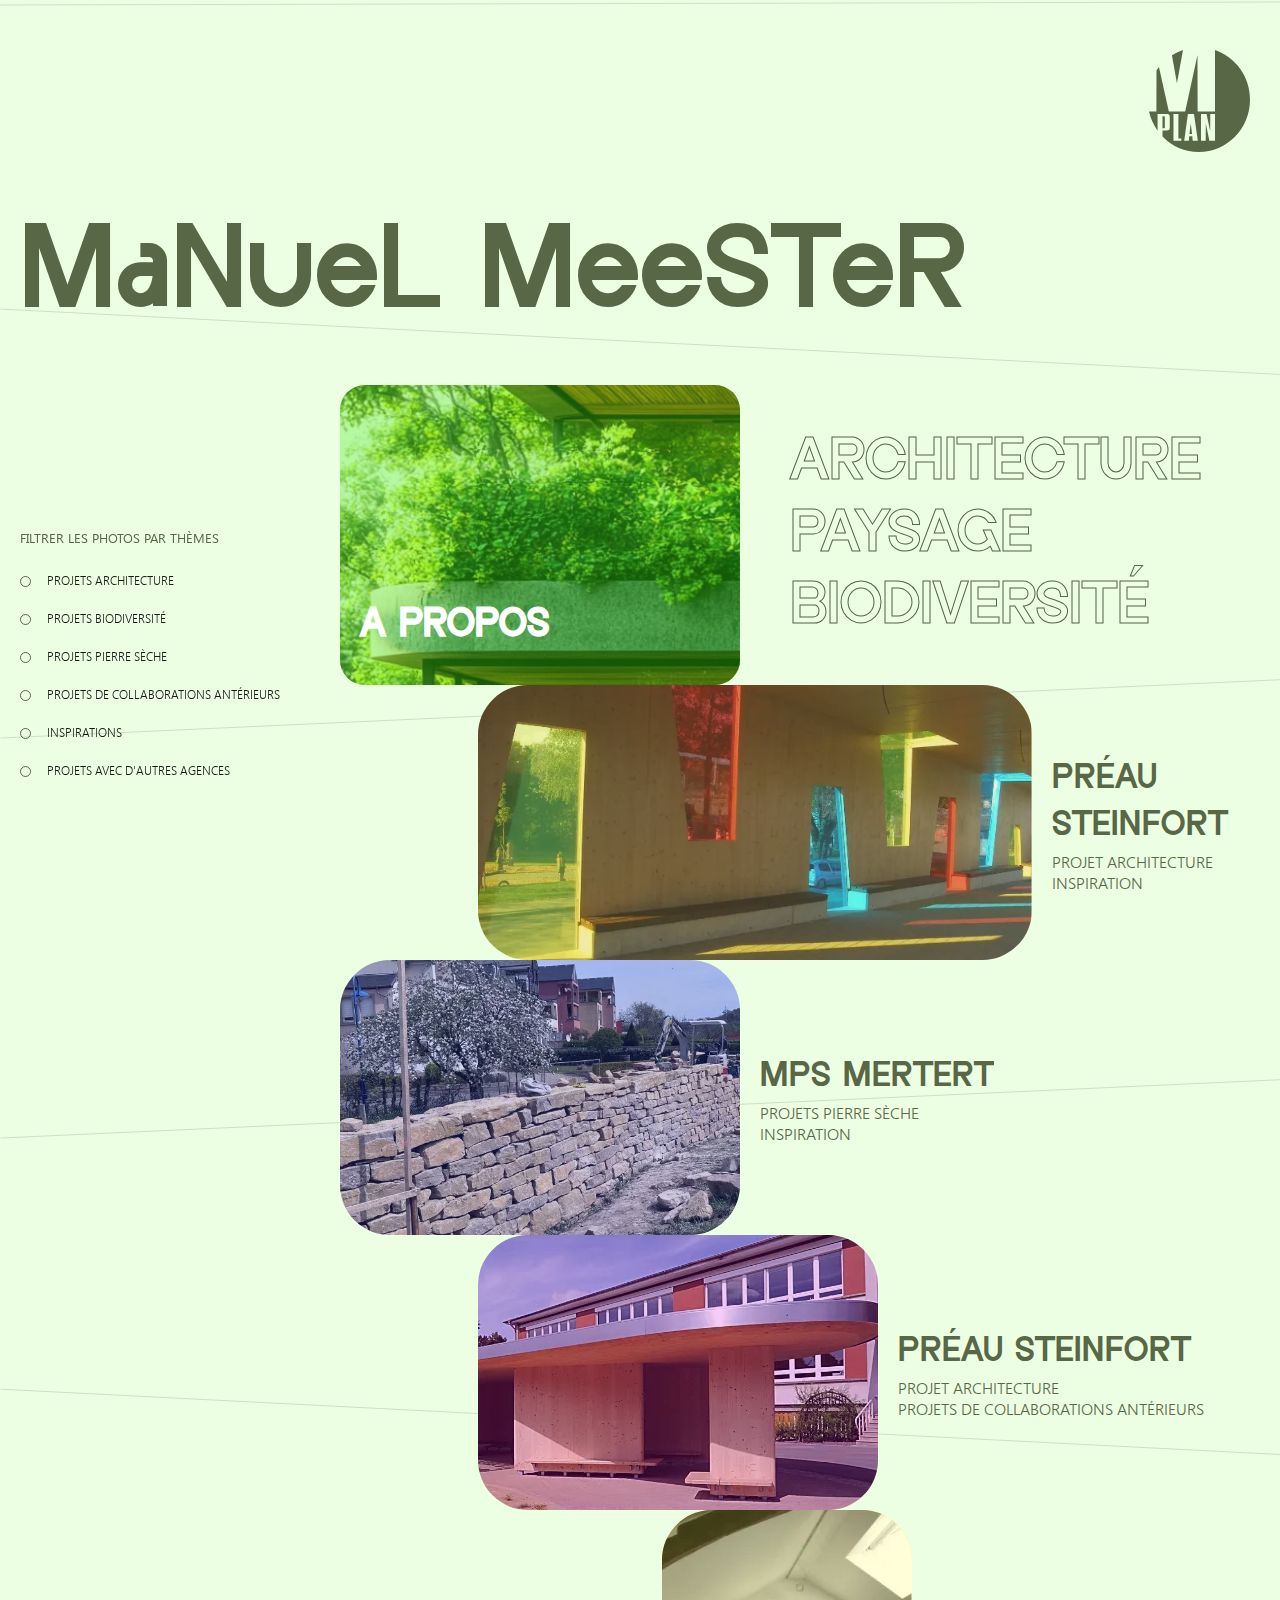
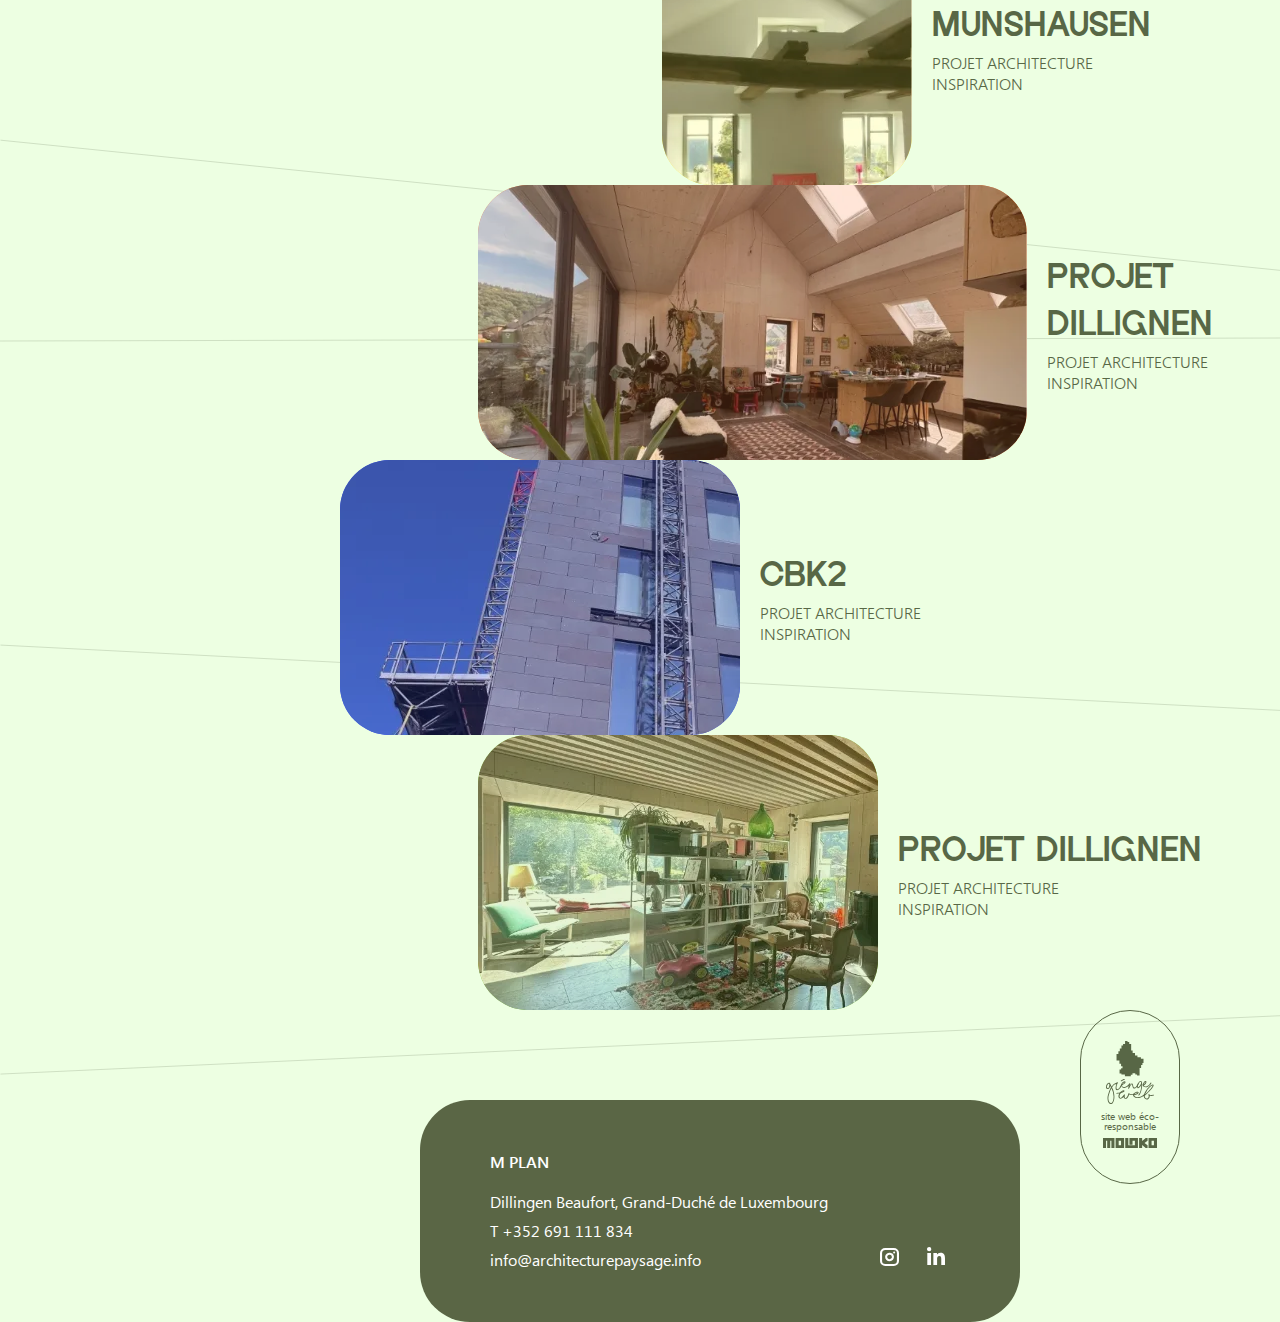
==== commit 003b250b: "Add files via upload" ====
--- a/index.html
+++ b/index.html
@@ -1 +1 @@
-<!doctype html><html lang="en"><head><meta charset="UTF-8"/><meta name="viewport" content="width=device-width,initial-scale=1"/><title>MPLAN Title</title><link rel="shortcut icon" href="f0450fd8c6db462e7326.ico"><script defer="defer" src="bundle.js"></script><link href="styles.css" rel="stylesheet"></head><body><header class="header"><div class="container"><div class="header__container"><nav class="header-main"><a class="logo" href="#"><img class="logo__img lazy-img" src="0e892ab42d6e9b4004b7.svg" alt="logo main" onload='this.classList.add("loaded")'/></a></nav></div></div></header><main><section class="hero"><span class="decorative-line decorative-line--1"></span> <span class="decorative-line decorative-line--2"></span> <span class="decorative-line decorative-line--3"></span> <span class="decorative-line decorative-line--4"></span> <span class="decorative-line decorative-line--5"></span> <span class="decorative-line decorative-line--6"></span> <span class="decorative-line decorative-line--7"></span><div class="hero__container"><h1 class="hero__main-title">MaNueL MeeSTeR</h1><div class="hero__wrapper"><div class="hero__filters"><h2 class="hero__filters-title">FILTRER LES PHOTOS PAR THÈMES</h2><ul class="hero__filter-list"><li class="hero__filters-item"><label class="hero__label"><input class="hero__filters-input" type="checkbox" name="filter" value="1"/> <span class="hero__radio-btn"></span> PROJETS ARCHITECTURE</label></li><li class="hero__filters-item"><label class="hero__label"><input class="hero__filters-input" type="checkbox" name="filter" value="2"/> <span class="hero__radio-btn"></span> PROJETS BIODIVERSITÉ</label></li><li class="hero__filters-item"><label class="hero__label"><input class="hero__filters-input" type="checkbox" name="filter" value="3"/> <span class="hero__radio-btn"></span> PROJETS PIERRE SÈCHE</label></li><li class="hero__filters-item"><label class="hero__label"><input class="hero__filters-input" type="checkbox" name="filter" value="4"/> <span class="hero__radio-btn"></span> PROJETS DE COLLABORATIONS ANTÉRIEURS</label></li><li class="hero__filters-item"><label class="hero__label"><input class="hero__filters-input" type="checkbox" name="filter" value="5"/> <span class="hero__radio-btn"></span> INSPIRATIONS</label></li><li class="hero__filters-item"><label class="hero__label"><input class="hero__filters-input" type="checkbox" name="filter" value="6"/> <span class="hero__radio-btn"></span> PROJETS AVEC D'AUTRES AGENCES</label></li></ul></div><div class="hero__cards-wrapper"><div class="hero__main-card"><a class="hero__bg-box" href="about.html"><span class="hero__card-decor">A PROPOS</span></a><div class="hero__decor-uppercase"><p class="hero__outlined-text">architecture</p><p class="hero__outlined-text">PAYSAGE</p><p class="hero__outlined-text">biodiversité</p></div></div><div class="hero__filters hero__filters--lg"><h2 class="hero__filters-title">FILTRER LES PHOTOS PAR THÈMES</h2><ul class="hero__filter-list"><li class="hero__filters-item"><label class="hero__label"><input class="hero__filters-input" type="checkbox" name="filter" value="1"/> <span class="hero__radio-btn"></span> PROJETS ARCHITECTURE</label></li><li class="hero__filters-item"><label class="hero__label"><input class="hero__filters-input" type="checkbox" name="filter" value="2"/> <span class="hero__radio-btn"></span> PROJETS BIODIVERSITÉ</label></li><li class="hero__filters-item"><label class="hero__label"><input class="hero__filters-input" type="checkbox" name="filter" value="3"/> <span class="hero__radio-btn"></span> PROJETS PIERRE SÈCHE</label></li><li class="hero__filters-item"><label class="hero__label"><input class="hero__filters-input" type="checkbox" name="filter" value="4"/> <span class="hero__radio-btn"></span> PROJETS DE COLLABORATIONS ANTÉRIEURS</label></li><li class="hero__filters-item"><label class="hero__label"><input class="hero__filters-input" type="checkbox" name="filter" value="5"/> <span class="hero__radio-btn"></span> INSPIRATIONS</label></li><li class="hero__filters-item"><label class="hero__label"><input class="hero__filters-input" type="checkbox" name="filter" value="6"/> <span class="hero__radio-btn"></span> PROJETS AVEC D'AUTRES AGENCES</label></li></ul></div><div class="hero__filters-wrapper"><div class="hero__filters hero__filters-mobile"><ul class="hero__filter-list hero__filter-list--mobile"><li class="hero__filters-item"><label class="hero__label"><input class="hero__filters-input" type="checkbox" name="filter" value="1"/> <span class="hero__radio-btn"></span> PROJETS ARCHITECTURE</label></li><li class="hero__filters-item"><label class="hero__label"><input class="hero__filters-input" type="checkbox" name="filter" value="2"/> <span class="hero__radio-btn"></span> PROJETS BIODIVERSITÉ</label></li><li class="hero__filters-item"><label class="hero__label"><input class="hero__filters-input" type="checkbox" name="filter" value="3"/> <span class="hero__radio-btn"></span> PROJETS PIERRE SÈCHE</label></li><li class="hero__filters-item"><label class="hero__label"><input class="hero__filters-input" type="checkbox" name="filter" value="4"/> <span class="hero__radio-btn"></span> PROJETS DE COLLABORATIONS ANTÉRIEURS</label></li><li class="hero__filters-item"><label class="hero__label"><input class="hero__filters-input" type="checkbox" name="filter" value="5"/> <span class="hero__radio-btn"></span> INSPIRATIONS</label></li><li class="hero__filters-item"><label class="hero__label"><input class="hero__filters-input" type="checkbox" name="filter" value="6"/> <span class="hero__radio-btn"></span> PROJETS AVEC D'AUTRES AGENCES</label></li></ul><div class="hero__filters-head"><h2 class="hero__filters-title">FILTRER LES PHOTOS PAR THÈMES</h2><button class="hero__filters-btn"><img src="6f2470b86073ddce1fb3.svg" alt=""></button></div></div></div><ul class="hero__cards"><li class="hero__card-item" data-category="1 2"><a class="hero__img-wrapper" href="info-page.html" style="background-color:#bdcc96"><img class="hero__cards-img" src="84d428fe277b14c49151.webp" alt=""/></a><div class="hero__cards-info"><h3 class="hero__cards-title">Préau Steinfort</h3><ul class="hero__params-list"><li class="hero__params-text">Projet architecture</li><li class="hero__params-text">Inspiration</li></ul></div></li><li class="hero__card-item" data-category="3"><a class="hero__img-wrapper" href="info-page.html" style="background-color:#3a4eff"><img class="hero__cards-img" src="b0f0c10e1d32053f821e.webp" alt=""/></a><div class="hero__cards-info"><h3 class="hero__cards-title">MPS Mertert</h3><ul class="hero__params-list"><li class="hero__params-text">Projets pierre sèche</li><li class="hero__params-text">Inspiration</li></ul></div></li><li class="hero__card-item" data-category="2"><a class="hero__img-wrapper" href="info-page.html" style="background-color:#cd00cd"><img class="hero__cards-img" src="4540f672916322d343bb.webp" alt=""/></a><div class="hero__cards-info"><h3 class="hero__cards-title">Préau Steinfort</h3><ul class="hero__params-list"><li class="hero__params-text">Projet architecture</li><li class="hero__params-text">Projets de collaborations antérieurs</li></ul></div></li><li class="hero__card-item" data-category="4"><a class="hero__img-wrapper" href="info-page.html" style="background-color:#fff83a"><img class="hero__cards-img" src="60e224a5502785f6230a.webp" alt=""/></a><div class="hero__cards-info"><h3 class="hero__cards-title">Munshausen</h3><ul class="hero__params-list"><li class="hero__params-text">Projet architecture</li><li class="hero__params-text">Inspiration</li></ul></div></li><li class="hero__card-item" data-category="5"><a class="hero__img-wrapper" href="info-page.html" style="background-color:#ff7c3a"><img class="hero__cards-img" src="15e7bead23ba4e35af4b.webp" alt=""/></a><div class="hero__cards-info"><h3 class="hero__cards-title">Projet Dillignen</h3><ul class="hero__params-list"><li class="hero__params-text">Projet architecture</li><li class="hero__params-text">Inspiration</li></ul></div></li><li class="hero__card-item" data-category="6"><a class="hero__img-wrapper" href="info-page.html" style="background-color:#3a4eff"><img class="hero__cards-img" src="9b35fe3a06a1c394c9d8.webp" alt=""/></a><div class="hero__cards-info"><h3 class="hero__cards-title">CBK2</h3><ul class="hero__params-list"><li class="hero__params-text">Projet architecture</li><li class="hero__params-text">Inspiration</li></ul></div></li><li class="hero__card-item" data-category="4 5"><a class="hero__img-wrapper" href="info-page.html" style="background-color:#85cb32"><img class="hero__cards-img" src="15e01472e9bbb101093c.webp" alt=""/></a><div class="hero__cards-info"><h3 class="hero__cards-title">Projet Dillignen</h3><ul class="hero__params-list"><li class="hero__params-text">Projet architecture</li><li class="hero__params-text">Inspiration</li></ul></div></li></ul></div></div></div></section></main><footer class="footer footer__custom" id="footer"><div class="container"><div class="footer__inner"><div class="footer__container"><div class="footer__info"><span class="footer__info-title">M PLAN</span><div class="footer__info-links"><span>Dillingen Beaufort, Grand-Duché de Luxembourg </span><a href="tel:+352 691 111 834">T +352 691 111 834</a> <a class="footer__socials-mail" href="mailto:info@architecturepaysage.info">info@architecturepaysage.info</a></div></div><div class="footer__bottom"><div class="footer__socials"><a class="footer__socials-link" href="#" target="_blank"><img src="983cf7d725e1f68d08d1.svg" alt="instagram logo"/></a><a class="footer__socials-link" href="#" target="_blank"><img src="259f7aab10fc38bde9d3.svg" alt="instagram logo"/></a></div></div></div><div class="footer__dev-logo"><a class="footer__dev-link" href="#"><img class="footer__dev-img--top" src="39ad9dfd9b3536bd3840.svg" alt="grenge logo"/> </a><a class="footer__dev-link footer__dev-link--bottom" href="#"><span>site web éco-responsable </span><img class="footer__dev-img" src="0fe5fed352be943933db.svg" alt="moloko logo"/></a></div></div></div></footer><button id="scrollToTop" class="scroll-top-btn">↑</button></body></html>+<!doctype html><html lang="en"><head><meta charset="UTF-8"/><meta name="viewport" content="width=device-width,initial-scale=1"/><title>MPLAN Title</title><link rel="shortcut icon" href="/src/favicon.ico"/><script defer="defer" src="bundle.js"></script><link href="styles.css" rel="stylesheet"></head><body class="main__body"><header class="header"><div class="container"><div class="header__container"><nav class="header-main"><a class="logo" href="#"><img class="logo__img lazy-img" src="0e892ab42d6e9b4004b7.svg" alt="logo main" onload='this.classList.add("loaded")'/></a></nav></div></div></header><main><section class="hero"><div class="hero__container"><h1 class="hero__main-title">MaNueL MeeSTeR</h1><div class="hero__wrapper"><div class="hero__filters-container"><div class="hero__filters"><h2 class="hero__filters-title">FILTRER LES PHOTOS PAR THÈMES</h2><ul class="hero__filter-list"><li class="hero__filters-item"><label class="hero__label"><input class="hero__filters-input" type="checkbox" name="filter" value="1"/> <span class="hero__radio-btn"></span> PROJETS ARCHITECTURE</label></li><li class="hero__filters-item"><label class="hero__label"><input class="hero__filters-input" type="checkbox" name="filter" value="2"/> <span class="hero__radio-btn"></span> PROJETS BIODIVERSITÉ</label></li><li class="hero__filters-item"><label class="hero__label"><input class="hero__filters-input" type="checkbox" name="filter" value="3"/> <span class="hero__radio-btn"></span> PROJETS PIERRE SÈCHE</label></li><li class="hero__filters-item"><label class="hero__label"><input class="hero__filters-input" type="checkbox" name="filter" value="4"/> <span class="hero__radio-btn"></span> PROJETS DE COLLABORATIONS ANTÉRIEURS</label></li><li class="hero__filters-item"><label class="hero__label"><input class="hero__filters-input" type="checkbox" name="filter" value="5"/> <span class="hero__radio-btn"></span> INSPIRATIONS</label></li><li class="hero__filters-item"><label class="hero__label"><input class="hero__filters-input" type="checkbox" name="filter" value="6"/> <span class="hero__radio-btn"></span> PROJETS AVEC D'AUTRES AGENCES</label></li></ul></div></div><div class="hero__cards-wrapper"><div class="hero__main-card"><a class="hero__bg-box" href="about.html"><span class="hero__card-decor">A PROPOS</span></a><div class="hero__decor-uppercase"><p class="hero__outlined-text">architecture</p><p class="hero__outlined-text">PAYSAGE</p><p class="hero__outlined-text">biodiversité</p></div></div><div class="hero__filters hero__filters--lg"><h2 class="hero__filters-title">FILTRER LES PHOTOS PAR THÈMES</h2><ul class="hero__filter-list"><li class="hero__filters-item"><label class="hero__label"><input class="hero__filters-input" type="checkbox" name="filter" value="1"/> <span class="hero__radio-btn"></span> PROJETS ARCHITECTURE</label></li><li class="hero__filters-item"><label class="hero__label"><input class="hero__filters-input" type="checkbox" name="filter" value="2"/> <span class="hero__radio-btn"></span> PROJETS BIODIVERSITÉ</label></li><li class="hero__filters-item"><label class="hero__label"><input class="hero__filters-input" type="checkbox" name="filter" value="3"/> <span class="hero__radio-btn"></span> PROJETS PIERRE SÈCHE</label></li><li class="hero__filters-item"><label class="hero__label"><input class="hero__filters-input" type="checkbox" name="filter" value="4"/> <span class="hero__radio-btn"></span> PROJETS DE COLLABORATIONS ANTÉRIEURS</label></li><li class="hero__filters-item"><label class="hero__label"><input class="hero__filters-input" type="checkbox" name="filter" value="5"/> <span class="hero__radio-btn"></span> INSPIRATIONS</label></li><li class="hero__filters-item"><label class="hero__label"><input class="hero__filters-input" type="checkbox" name="filter" value="6"/> <span class="hero__radio-btn"></span> PROJETS AVEC D'AUTRES AGENCES</label></li></ul></div><div class="hero__filters-wrapper"><div class="hero__filters hero__filters-mobile"><ul class="hero__filter-list hero__filter-list--mobile"><li class="hero__filters-item"><label class="hero__label"><input class="hero__filters-input" type="checkbox" name="filter" value="1"/> <span class="hero__radio-btn"></span> PROJETS ARCHITECTURE</label></li><li class="hero__filters-item"><label class="hero__label"><input class="hero__filters-input" type="checkbox" name="filter" value="2"/> <span class="hero__radio-btn"></span> PROJETS BIODIVERSITÉ</label></li><li class="hero__filters-item"><label class="hero__label"><input class="hero__filters-input" type="checkbox" name="filter" value="3"/> <span class="hero__radio-btn"></span> PROJETS PIERRE SÈCHE</label></li><li class="hero__filters-item"><label class="hero__label"><input class="hero__filters-input" type="checkbox" name="filter" value="4"/> <span class="hero__radio-btn"></span> PROJETS DE COLLABORATIONS ANTÉRIEURS</label></li><li class="hero__filters-item"><label class="hero__label"><input class="hero__filters-input" type="checkbox" name="filter" value="5"/> <span class="hero__radio-btn"></span> INSPIRATIONS</label></li><li class="hero__filters-item"><label class="hero__label"><input class="hero__filters-input" type="checkbox" name="filter" value="6"/> <span class="hero__radio-btn"></span> PROJETS AVEC D'AUTRES AGENCES</label></li></ul><div class="hero__filters-head"><h2 class="hero__filters-title">FILTRER LES PHOTOS PAR THÈMES</h2><button class="hero__filters-btn"><img src="6f2470b86073ddce1fb3.svg" alt="arrow"/></button></div></div></div><ul class="hero__cards"><li class="hero__card-item" data-category="1 2"><a class="hero__img-wrapper" href="info-page.html" style="background-color:#bdcc96"><img class="hero__cards-img lazy-img" src="84d428fe277b14c49151.webp" alt="project logo" onload='this.classList.add("loaded")'/></a><div class="hero__cards-info"><h3 class="hero__cards-title">Préau Steinfort</h3><ul class="hero__params-list"><li class="hero__params-text">Projet architecture</li><li class="hero__params-text">Inspiration</li></ul></div></li><li class="hero__card-item" data-category="3"><a class="hero__img-wrapper" href="info-page.html" style="background-color:#3a4eff"><img class="hero__cards-img lazy-img" src="b0f0c10e1d32053f821e.webp" alt="project logo" onload='this.classList.add("loaded")'/></a><div class="hero__cards-info"><h3 class="hero__cards-title">MPS Mertert</h3><ul class="hero__params-list"><li class="hero__params-text">Projets pierre sèche</li><li class="hero__params-text">Inspiration</li></ul></div></li><li class="hero__card-item" data-category="2"><a class="hero__img-wrapper" href="info-page.html" style="background-color:#cd00cd"><img class="hero__cards-img lazy-img" src="4540f672916322d343bb.webp" alt="project logo" onload='this.classList.add("loaded")'/></a><div class="hero__cards-info"><h3 class="hero__cards-title">Préau Steinfort</h3><ul class="hero__params-list"><li class="hero__params-text">Projet architecture</li><li class="hero__params-text">Projets de collaborations antérieurs</li></ul></div></li><li class="hero__card-item" data-category="4"><a class="hero__img-wrapper" href="info-page.html" style="background-color:#fff83a"><img class="hero__cards-img lazy-img" src="60e224a5502785f6230a.webp" alt="project logo" onload='this.classList.add("loaded")'/></a><div class="hero__cards-info"><h3 class="hero__cards-title">Munshausen</h3><ul class="hero__params-list"><li class="hero__params-text">Projet architecture</li><li class="hero__params-text">Inspiration</li></ul></div></li><li class="hero__card-item" data-category="5"><a class="hero__img-wrapper" href="info-page.html" style="background-color:#ff7c3a"><img class="hero__cards-img lazy-img" src="15e7bead23ba4e35af4b.webp" alt="project logo" onload='this.classList.add("loaded")'/></a><div class="hero__cards-info"><h3 class="hero__cards-title">Projet Dillignen</h3><ul class="hero__params-list"><li class="hero__params-text">Projet architecture</li><li class="hero__params-text">Inspiration</li></ul></div></li><li class="hero__card-item" data-category="6"><a class="hero__img-wrapper" href="info-page.html" style="background-color:#3a4eff"><img class="hero__cards-img lazy-img" src="9b35fe3a06a1c394c9d8.webp" alt="project logo" onload='this.classList.add("loaded")'/></a><div class="hero__cards-info"><h3 class="hero__cards-title">CBK2</h3><ul class="hero__params-list"><li class="hero__params-text">Projet architecture</li><li class="hero__params-text">Inspiration</li></ul></div></li><li class="hero__card-item" data-category="4 5"><a class="hero__img-wrapper" href="info-page.html" style="background-color:#85cb32"><img class="hero__cards-img lazy-img" src="15e01472e9bbb101093c.webp" alt="project logo" onload='this.classList.add("loaded")'/></a><div class="hero__cards-info"><h3 class="hero__cards-title">Projet Dillignen</h3><ul class="hero__params-list"><li class="hero__params-text">Projet architecture</li><li class="hero__params-text">Inspiration</li></ul></div></li></ul><footer class="footer footer__custom" id="footer"><div class="container"><div class="footer__inner"><div class="footer__container"><div class="footer__info"><span class="footer__info-title">M PLAN</span><div class="footer__info-links"><a class="footer__socials-mail" href="https://www.google.com/maps/search/?q=Dillingen+Beaufort,+Grand-Duché+de+Luxembourg" target="_blank" rel="noopener noreferrer">Dillingen Beaufort, Grand-Duché de Luxembourg </a><a href="tel:+352 691 111 834">T +352 691 111 834</a> <a class="footer__socials-mail" href="mailto:info@architecturepaysage.info">info@architecturepaysage.info</a></div></div><div class="footer__bottom"><div class="footer__socials"><a class="footer__socials-link" href="#" target="_blank"><img src="983cf7d725e1f68d08d1.svg" alt="instagram logo"/></a><a class="footer__socials-link footer__socials-link--2" href="#" target="_blank"><img src="259f7aab10fc38bde9d3.svg" alt="instagram logo"/></a></div></div></div><div class="footer__dev-logo"><a class="footer__dev-link" href="#"><img class="footer__dev-img--top" src="39ad9dfd9b3536bd3840.svg" alt="grenge logo"/> </a><a class="footer__dev-link footer__dev-link--bottom" href="#"><span>site web éco-responsable </span><img class="footer__dev-img" src="0fe5fed352be943933db.svg" alt="moloko logo"/></a></div></div></div></footer></div></div></div></section></main><button id="scrollToTop" class="scroll-top-btn">↑</button></body></html>--- a/styles.css
+++ b/styles.css
@@ -1 +1,2 @@
-@font-face{font-family:"Gendy";src:url(6b6e80905d60f8014c19.woff2) format("woff2"),url(b4cb1d55ab73973c3e60.woff) format("woff");font-weight:400;font-style:normal;font-display:swap}@font-face{font-family:"Segoe UI";src:url(b115cb2cc7620e972661.woff2) format("woff2"),url(6025459259e49a5b53de.woff) format("woff");font-weight:200;font-style:normal;font-display:swap}@font-face{font-family:"Segoe UI";src:url(8b67cb1945859499cc08.woff2) format("woff2"),url(2b49ae1f85c726ac570e.woff) format("woff");font-weight:300;font-style:normal;font-display:swap}@font-face{font-family:"Segoe UI";src:url(a8b8657ebede05f16bae.woff2) format("woff2"),url(f9d072ec3d5c7d9956d2.woff) format("woff");font-weight:400;font-style:normal;font-display:swap}@font-face{font-family:"Segoe UI";src:url(aaed3f515c66146622e7.woff2) format("woff2"),url(abaaa98155d53c0b454c.woff) format("woff");font-weight:600;font-style:normal;font-display:swap}@font-face{font-family:"Segoe UI";src:url(c896e4afc36ba3635b3a.woff2) format("woff2"),url(396319bfefa14eeb05a3.woff) format("woff");font-weight:700;font-style:normal;font-display:swap}*{margin:0;padding:0;box-sizing:border-box}button,input,textarea,select{font:inherit}ul,ol{list-style:none}a{text-decoration:none;color:inherit}button,input,textarea,select{outline:none}img{max-width:100%;height:auto;display:block}body{line-height:1.5;-webkit-font-smoothing:antialiased}.header{display:flex;justify-content:center;margin:50px 0;font-weight:500;font-size:20px;line-height:100%;z-index:1}.header__container{width:100%;display:flex;justify-content:space-between;align-items:end}@media(max-width: 768px){.header__container{flex-direction:column-reverse}}.header__main-btn{background-color:#586746;cursor:pointer;border:none;border-radius:15px;padding:5px 30px;height:fit-content;color:#fff;font-size:14px;transition:all .3s}@media(max-width: 768px){.header__main-btn{margin-right:auto}}.header__main-btn:hover{background-color:#3a6645}@media(max-width: 1024px){.header{font-size:16px;margin:50px 0 60px}}@media(max-width: 768px){.header{margin:30px 0 10px}}.logo{transition:all .3s}.logo:hover{scale:105%}.logo__img{height:102px}.header-main{margin-left:auto;display:flex;justify-content:end}.footer{margin:0 50px}@media(max-width: 1024px){.footer{margin:0 20px}}@media(max-width: 560px){.footer{margin:0}}@media(max-width: 768px){.footer__custom{margin-bottom:60px}}.footer__inner{width:100%;display:flex;align-items:start;justify-content:end;gap:60px}@media(max-width: 768px){.footer__inner{flex-direction:column;gap:50px;align-items:center}}.footer__logo-main{max-width:80px;border-radius:15px;overflow:hidden}.footer__container{background-color:#5a6645;color:#fff;padding:50px 70px;border-radius:50px;width:100%;max-width:840px;margin-top:90px;display:flex;justify-content:space-between;align-items:end;gap:20px;font-family:"Segoe UI",sans-serif}@media(max-width: 768px){.footer__container{flex-direction:column;align-items:center;padding:40px 50px}}.footer__socials{display:flex;gap:18px}.footer__socials-link{padding:5px;border-radius:10px;transition:all .3s}.footer__socials-link:hover{background-color:#32f10e}.footer__bottom{display:flex;justify-content:space-between;align-items:center}.footer__socials-mail{color:#fff;transition:all .3s}.footer__socials-mail:hover{color:#fff200}.footer__socials-mail:active{color:rgba(123,93,214,.5647058824)}.footer__dev-logo{display:flex;gap:7px;flex-direction:column;padding:30px 15px 35px 15px;border-radius:50px;border:1px solid #586746;max-width:100px;font-family:"Segoe UI",sans-serif;text-align:center;font-size:10px;line-height:100%}.footer__dev-img--top{max-width:48px}.footer__dev-img{max-width:54px}.footer__dev-link{display:flex;flex-direction:column;align-items:center;transition:all .3s}.footer__dev-link:hover{scale:105%}.footer__dev-link--bottom{display:flex;flex-direction:column;align-items:center;gap:7px}.footer__info{font-weight:400;display:flex;flex-direction:column;gap:16px}@media(max-width: 768px){.footer__info{text-align:center}}.footer__info-links{display:flex;flex-direction:column;gap:5px}.footer__info-title{font-weight:600}.hero{position:relative;flex-grow:1;min-height:calc(100dvh - 426px)}.hero__img-wrapper{cursor:pointer;display:flex;width:100%;height:275px;border-radius:50px;overflow:hidden;position:relative}@media(max-width: 560px){.hero__img-wrapper{border-radius:25px}}.hero__img-wrapper::after{content:"";position:absolute;width:100%;height:100%;top:0;left:0;opacity:.2;background-color:inherit;pointer-events:none;transition:all .3s}.hero__img-wrapper:hover .hero__cards-img{scale:110%}.hero__img-wrapper:hover::after{opacity:0}.hero__img-wrapper:active .hero__cards-img{scale:100%}.hero__img-wrapper:active::after{opacity:.5}.hero__img-wrapper:focus .hero__cards-img{scale:105%}.hero__img-wrapper:focus::after{opacity:.1}.hero__card-item{display:flex;align-items:center;gap:20px;transition:all .5s ease}.hero__card-item-visible{z-index:1;opacity:1;transform:scale(1);display:flex;transition:all .5s ease}.hero__card-item-hidden{z-index:-1;opacity:0;height:0;transform:scale(0);pointer-events:none;margin-bottom:0;position:absolute;z-index:-10;transition:all .5s ease}.hero__cards-wrapper{width:100%;display:flex;flex-direction:column}@media(max-width: 768px){.hero__cards-wrapper{align-items:center}}.hero__cards-img{object-fit:cover;width:100%;height:100%;transition:scale .3s}.hero__decor-uppercase{color:#586746;text-transform:uppercase}.hero__outlined-text{font-size:80px;font-weight:400;line-height:120%;text-transform:uppercase;color:rgba(0,0,0,0);-webkit-text-stroke:1px #586746}@media(max-width: 1400px){.hero__outlined-text{font-size:60px}}@media(max-width: 768px){.hero__outlined-text{font-size:41px}}.hero__main-title{color:#586746;font-weight:400;margin-bottom:39px;font-size:120px;line-height:120%}@media(max-width: 1024px){.hero__main-title{font-size:60px;margin-bottom:20px}}@media(max-width: 768px){.hero__main-title{margin-bottom:0}}.hero__filters-wrapper{z-index:10;background-color:#edffe2 !important;display:none !important}@media(max-width: 768px){.hero__filters-wrapper{width:100%;position:fixed !important;bottom:0;top:auto !important;display:flex !important;justify-content:center}}@media(max-width: 1024px){.hero__filters-mobile{display:flex !important}}.hero__filters{font-family:"Segoe UI",sans-serif;font-weight:400;padding:20px 0;position:sticky;display:flex;flex-direction:column;gap:15px;top:70vh;margin-top:50px;margin-bottom:0;transform:translateY(-50%);height:fit-content;width:max-content;transition:all .3s}.hero__filters--lg{display:none}@media(max-width: 1024px){.hero__filters--lg{position:relative !important;display:flex !important;padding:0 !important;margin:20px 0 !important;top:auto;transform:translateY(0)}}@media(max-width: 768px){.hero__filters--lg{display:none !important}}@media(max-width: 1024px){.hero__filters{position:relative;margin:0;top:0;transform:translateY(0);padding:0;display:none}}.hero__filters-head{display:flex;gap:10px;align-items:center}.hero__filters-btn{padding:10px;cursor:pointer;background-color:rgba(0,0,0,0);border:none;transition:all .3s}.hero__filters-btn:hover{scale:110%}.hero__filter-list{width:max-content;display:flex;flex-direction:column;height:auto;opacity:1;transform:scaleY(1);transform-origin:top;transition:opacity .3s ease,transform .3s ease,max-height .3s ease;max-height:500px;overflow:hidden}@media(max-width: 768px){.hero__filter-list{opacity:0;transform:scaleY(0);max-height:0}}.hero__filters-hiden{padding-top:20px;opacity:1;transform:scaleY(1);max-height:500px}.hero__btn-rotate{rotate:-180deg}.hero__filters-item{font-weight:300;color:#171817}.hero__filters-title{width:max-content;font-weight:400;font-size:13px}.hero__label{padding:10px 0;width:fit-content;font-size:12px;display:flex;align-items:center;cursor:pointer;transition:all .3s}.hero__label:hover,.hero__label:active,.hero__label:focus{color:#5aaf4a}.hero__label:hover .hero__radio-btn,.hero__label:active .hero__radio-btn,.hero__label:focus .hero__radio-btn{position:relative}.hero__label:hover .hero__radio-btn::before,.hero__label:active .hero__radio-btn::before,.hero__label:focus .hero__radio-btn::before{content:"";position:absolute;border-radius:50%}.hero__filters-input{display:none}.hero__filters-input:checked+.hero__radio-btn{position:relative;transition:all .3s}.hero__filters-input:checked+.hero__radio-btn::before{content:"";position:absolute;min-width:11px;width:11px;height:11px;background-color:#5aaf4a;border-radius:50%;transition:all .3s}.hero__radio-btn{min-width:11px;width:11px;height:11px;border:1px solid #586746;border-radius:50%;display:flex;align-items:center;justify-content:center;margin-right:16px;transition:all .3s}.hero__container{height:100%;max-width:1600px;padding:0 20px;margin:0 auto}.hero__cards-info{width:max-content;display:flex;flex-direction:column;gap:5px;max-width:350px}@media(max-width: 768px){.hero__cards-info{text-align:center}}.hero__params-list{font-family:"Segoe UI",sans-serif;display:flex;flex-direction:column;gap:5px}.hero__cards-title{text-transform:uppercase;font-size:35px;font-weight:400;line-height:47px;display:-webkit-box;-webkit-line-clamp:3;line-clamp:3;-webkit-box-orient:vertical;overflow:hidden;text-overflow:ellipsis}.hero__params-text{text-transform:uppercase;font-size:16px;line-height:100%;font-weight:300;display:-webkit-box;-webkit-line-clamp:3;line-clamp:3;-webkit-box-orient:vertical;overflow:hidden;text-overflow:ellipsis}.hero__cards{width:100%;display:flex;flex-direction:column}@media(max-width: 768px){.hero__cards{gap:45px}}.hero__wrapper{height:100%;position:relative;display:flex;gap:40px}@media(max-width: 1024px){.hero__wrapper{flex-direction:column;gap:30px}}@media(max-width: 768px){.hero__wrapper{gap:20px}}.hero__main-card{position:relative;display:flex;align-items:center;gap:50px;font-size:48px}@media(max-width: 768px){.hero__main-card{flex-direction:column;gap:5px;margin-bottom:40px;width:100%}}.hero__card-decor{display:block;font-size:40px;font-weight:600;color:#fff;position:absolute;bottom:10%;left:5%;z-index:2}.hero__bg-box{position:relative;width:fit-content;max-width:400px;min-width:200px;width:100%;height:300px;background-image:url(19e89eb000136cf679cd.webp);background-size:60%;background-position:center;background-repeat:no-repeat;background-attachment:fixed;overflow:auto;border-radius:25px}@media(max-width: 1024px){.hero__bg-box{background-position:0}}@media(max-width: 768px){.hero__bg-box{background-size:contain;background-position:top}}.hero__bg-box::after{position:absolute;content:"";top:0;left:0;width:100%;height:100%;opacity:.36;background-color:#32f10e;transition:all .3s;z-index:0}.hero__bg-box:hover::after{opacity:.7}.style-1{margin-left:15%}@media(max-width: 768px){.style-1{margin-left:0;flex-direction:column}}.style-1 .hero__img-wrapper{max-width:690px !important}@media(max-width: 560px){.style-1 .hero__img-wrapper{height:160px !important;max-width:100% !important;width:100% !important}}.style-2{margin-left:0}@media(max-width: 768px){.style-2{margin-left:0;flex-direction:column}}.style-2 .hero__img-wrapper{max-width:400px !important}@media(max-width: 560px){.style-2 .hero__img-wrapper{max-width:100% !important;width:100% !important}}.style-3{margin-left:15%}@media(max-width: 768px){.style-3{margin-left:0;flex-direction:column}}.style-3 .hero__img-wrapper{max-width:400px !important}@media(max-width: 560px){.style-3 .hero__img-wrapper{height:441px !important;max-width:100% !important;width:100% !important}}.style-4{margin-left:35%}@media(max-width: 768px){.style-4{margin-left:0;flex-direction:column}}.style-4 .hero__img-wrapper{max-width:250px !important}@media(max-width: 560px){.style-4 .hero__img-wrapper{height:160px !important;max-width:100% !important;width:100% !important}}.decorative-line{width:100%;height:2px;background:gray;position:absolute;opacity:.2;left:0}.decorative-line--1{top:10%;rotate:7deg}.decorative-line--2{top:20%}.decorative-line--3{top:40%;rotate:5deg}.decorative-line--4{top:50%;rotate:-5deg}.decorative-line--5{top:70%;rotate:-5deg}.decorative-line--6{top:80%;rotate:5deg}.decorative-line--7{top:95%;rotate:5deg}.decorative-line--8{z-index:-1;top:auto;bottom:0;left:80%;height:100%;width:2px}.about__list{display:flex;flex-direction:column;gap:20px}.about__list-item{display:flex;flex-direction:column}.about__list-item--custom{flex-direction:row;gap:50px}@media(max-width: 1024px){.about__list-item--custom{gap:10px}}@media(max-width: 768px){.about__list-item--custom{gap:0;flex-direction:column}}.about__ref-list{width:100%;display:grid;grid-template-columns:repeat(4, 1fr);gap:50px}@media(max-width: 1024px){.about__ref-list{gap:30px;align-items:center;justify-items:center;grid-template-columns:repeat(3, 1fr)}}@media(max-width: 768px){.about__ref-list{gap:20px;grid-template-columns:repeat(2, 1fr)}}@media(max-width: 560px){.about__ref-list{gap:15px}}.about__ref-item{overflow:hidden;position:relative;height:100px;width:100%;border-radius:10px;transition:all .3s}@media(max-width: 768px){.about__ref-item{height:120px}}.about__ref-item::after{position:absolute;content:"";top:0;left:0;width:100%;height:100%;background-color:rgba(0,0,0,0);z-index:1;pointer-events:none;transition:all .3s}.about__ref-item:hover{scale:105%}.about__ref-item:hover::after{background-color:#586746;opacity:.5}.about__ref-link{display:flex;justify-content:center;align-items:center;width:100%;height:100%}.about__ref-img{height:100%}.about__title{font-size:35px;margin-bottom:26px;font-weight:300;text-transform:uppercase;width:100%;max-width:fit-content}.about__text{font-size:16px;margin-left:90px;max-width:741px;font-family:"Segoe UI",sans-serif}@media(max-width: 1024px){.about__text{margin-left:20px}}.about__wrapper{display:flex;flex-direction:column;max-width:100%}.info{position:relative}.info__photo-wrap{width:100%}.info__main-top{display:flex;gap:66px;margin-bottom:36px}@media(max-width: 768px){.info__main-top{flex-direction:column}}.info__left-head{width:100%;max-width:620px}.info__right{display:flex;flex-direction:column;gap:35px;width:100%}.info__right-img{object-fit:cover;width:100%;height:100%}.info__right-item{position:relative;border-radius:25px;overflow:hidden;height:390px;width:fit-content}@media(max-width: 768px){.info__right-item{height:fit-content;width:100%}}.info__left{width:100%;display:flex;flex-direction:column;gap:20px;max-width:620px}.info__left-head{display:flex;flex-direction:column;gap:6px}.info__param-list{display:flex;flex-direction:column;gap:0}.info__left-item{font-family:"Segoe UI",sans-serif;text-transform:uppercase;font-size:12px}.info__left-title{font-size:16px;font-weight:600}.info__left-text{font-size:16px;font-weight:300}.info__left-list{display:flex;flex-direction:column;gap:20px}.info__left-item{display:flex;flex-direction:column;gap:20px}.info__list-item{display:flex;flex-direction:column}.info__list-item--custom{flex-direction:row;gap:50px}.info__title{font-size:60px;font-weight:500;text-transform:uppercase}@media(max-width: 768px){.info__title{font-size:38px}}.info__wrapper{width:100%;display:flex;gap:66px}@media(max-width: 768px){.info__wrapper{flex-direction:column}}html,body{height:100%;margin:0;scroll-behavior:smooth}body{position:relative;display:flex;flex-direction:column;min-height:100dvh;height:fit-content;max-width:100vw !important;font-family:"Gendy",sans-serif;font-weight:400;background-color:#edffe2;color:#586746;overflow-x:hidden}body .line{content:"";position:absolute;top:0;height:100%;right:50%;width:1px;rotate:5deg;background-color:rgba(0,0,0,.1);z-index:-1}body .line--1{right:15%}body .line--2{right:30%;rotate:10deg}body .line--3{right:40%}main{flex-grow:1;display:flex;flex-direction:column}.container{max-width:1600px;width:100%;margin:0 auto;padding:0 30px}.no-scroll{overflow:hidden;height:100vh}.lazy-img{opacity:0;transition:all .5s ease-in-out}.lazy-img.loaded{opacity:1}.scroll-top-btn{z-index:5;position:fixed;bottom:0;right:20px;width:40px;height:40px;background:rgba(0,0,0,0);color:#5a6645;border:none;border-radius:50%;font-size:24px;cursor:pointer;opacity:0;visibility:hidden;transition:all .3s}.scroll-top-btn.show{opacity:1;visibility:visible;transform:scale(1)}.scroll-top-btn:hover{background:#5a6645;color:#edffe2}
+@font-face{font-family:"Gendy";src:url(6b6e80905d60f8014c19.woff2) format("woff2"),url(b4cb1d55ab73973c3e60.woff) format("woff");font-weight:400;font-style:normal;font-display:swap}@font-face{font-family:"Segoe UI";src:url(b115cb2cc7620e972661.woff2) format("woff2"),url(6025459259e49a5b53de.woff) format("woff");font-weight:200;font-style:normal;font-display:swap}@font-face{font-family:"Segoe UI";src:url(8b67cb1945859499cc08.woff2) format("woff2"),url(2b49ae1f85c726ac570e.woff) format("woff");font-weight:300;font-style:normal;font-display:swap}@font-face{font-family:"Segoe UI";src:url(a8b8657ebede05f16bae.woff2) format("woff2"),url(f9d072ec3d5c7d9956d2.woff) format("woff");font-weight:400;font-style:normal;font-display:swap}@font-face{font-family:"Segoe UI";src:url(aaed3f515c66146622e7.woff2) format("woff2"),url(abaaa98155d53c0b454c.woff) format("woff");font-weight:600;font-style:normal;font-display:swap}@font-face{font-family:"Segoe UI";src:url(c896e4afc36ba3635b3a.woff2) format("woff2"),url(396319bfefa14eeb05a3.woff) format("woff");font-weight:700;font-style:normal;font-display:swap}*{margin:0;padding:0;box-sizing:border-box}button,input,textarea,select{font:inherit}ul,ol{list-style:none}a{text-decoration:none;color:inherit}button,input,textarea,select{outline:none}img{max-width:100%;height:auto;display:block}body{line-height:1.5;-webkit-font-smoothing:antialiased}.header{display:flex;justify-content:center;margin:50px 0;font-weight:500;font-size:20px;line-height:100%;z-index:1}.header__container{width:100%;display:flex;justify-content:space-between;align-items:end}@media(max-width: 768px){.header__container{flex-direction:column-reverse}}.header__main-btn{background-color:#586746;cursor:pointer;border:none;border-radius:15px;padding:5px 30px;height:fit-content;color:#fff;font-size:14px;line-height:120%;transition:all .3s}@media(max-width: 768px){.header__main-btn{margin-right:auto}}.header__main-btn:hover{background-color:#3a6645}@media(max-width: 1024px){.header{font-size:16px;margin:50px 0 60px}}@media(max-width: 768px){.header{margin:30px 0 10px}}.logo{transition:all .3s}.logo:hover{scale:105%}.logo__img{height:102px}.header-main{margin-left:auto;display:flex;justify-content:end}.footer{margin:0 50px}@media(max-width: 1024px){.footer{margin:0 20px}}@media(max-width: 560px){.footer{margin:0}}@media(max-width: 768px){.footer__custom{margin-bottom:60px}}.footer__inner{width:100%;display:flex;align-items:start;justify-content:end;gap:60px}@media(max-width: 768px){.footer__inner{flex-direction:column;gap:50px;align-items:center}}.footer__logo-main{max-width:80px;border-radius:15px;overflow:hidden}.footer__container{background-color:#5a6645;color:#fff;padding:50px 70px;border-radius:50px;width:100%;max-width:840px;margin-top:90px;display:flex;justify-content:space-between;align-items:end;gap:20px;font-family:"Segoe UI",sans-serif}@media(max-width: 768px){.footer__container{flex-direction:column;align-items:center;padding:40px 50px}}.footer__socials{display:flex;align-items:center;gap:18px}.footer__socials-link{padding:5px;border-radius:10px;transition:all .3s}.footer__socials-link:hover{background-color:#32f10e}.footer__socials-link--2{margin-bottom:2px}.footer__bottom{display:flex;justify-content:space-between;align-items:center}.footer__socials-mail{color:#fff;transition:all .3s}.footer__socials-mail:hover{color:#fff200}.footer__socials-mail:active{color:rgba(123,93,214,.5647058824)}.footer__dev-logo{display:flex;gap:7px;flex-direction:column;padding:30px 15px 35px 15px;border-radius:50px;border:1px solid #586746;max-width:100px;font-family:"Segoe UI",sans-serif;text-align:center;font-size:10px;line-height:100%}.footer__dev-img--top{max-width:48px}.footer__dev-img{max-width:54px}.footer__dev-link{display:flex;flex-direction:column;align-items:center;transition:all .3s}.footer__dev-link:hover{scale:105%}.footer__dev-link--bottom{display:flex;flex-direction:column;align-items:center;gap:7px}.footer__info{font-weight:400;display:flex;flex-direction:column;gap:16px}@media(max-width: 768px){.footer__info{text-align:center}}.footer__info-links{display:flex;flex-direction:column;gap:5px}.footer__info-title{font-weight:600}.hero{position:relative;flex-grow:1;min-height:calc(100dvh - 426px)}.hero__img-wrapper{cursor:pointer;display:flex;width:100%;height:275px;border-radius:50px;overflow:hidden;position:relative}@media(max-width: 560px){.hero__img-wrapper{border-radius:25px}}.hero__img-wrapper::after{content:"";position:absolute;width:100%;height:100%;top:0;left:0;opacity:.2;background-color:inherit;pointer-events:none;transition:all .3s}.hero__img-wrapper:hover .hero__cards-img{scale:110%}.hero__img-wrapper:hover::after{opacity:0}.hero__img-wrapper:active .hero__cards-img{scale:100%}.hero__img-wrapper:active::after{opacity:.5}.hero__img-wrapper:focus .hero__cards-img{scale:105%}.hero__img-wrapper:focus::after{opacity:.1}.hero__card-item{display:flex;align-items:center;gap:20px;transition:all .5s ease}.hero__card-item-visible{z-index:1;opacity:1;transform:scale(1);display:flex;transition:all .5s ease}.hero__card-item-hidden{z-index:-1;opacity:0;height:0;transform:scale(0);pointer-events:none;margin-bottom:0;position:absolute;z-index:-10;transition:all .5s ease}.hero__cards-wrapper{width:100%;display:flex;flex-direction:column}@media(max-width: 768px){.hero__cards-wrapper{align-items:center}}.hero__cards-img{object-fit:cover;width:100%;height:100%;transition:scale .3s}.hero__decor-uppercase{color:#586746;text-transform:uppercase}.hero__outlined-text{font-size:80px;font-weight:400;line-height:120%;text-transform:uppercase;color:rgba(0,0,0,0);-webkit-text-stroke:1px #586746}@media(max-width: 1400px){.hero__outlined-text{font-size:60px}}@media(max-width: 768px){.hero__outlined-text{font-size:41px}}.hero__main-title{color:#586746;font-weight:400;margin-bottom:39px;font-size:120px;line-height:120%}@media(max-width: 1024px){.hero__main-title{font-size:60px;margin-bottom:20px}}@media(max-width: 768px){.hero__main-title{margin-bottom:0}}.hero__filters-wrapper{z-index:10;background-color:#edffe2 !important;display:none !important}@media(max-width: 768px){.hero__filters-wrapper{width:100%;position:fixed !important;bottom:0;top:auto !important;display:flex !important;justify-content:center}}@media(max-width: 1024px){.hero__filters-mobile{display:flex !important}}.hero__filters-container{width:100%;max-width:280px;min-width:280px;z-index:10}@media(max-width: 1024px){.hero__filters-container{display:none}}.hero__filters{font-family:"Segoe UI",sans-serif;font-weight:400;padding:20px 0;max-height:50dvh;position:fixed;display:flex;flex-direction:column;gap:15px;bottom:10%;margin-bottom:0;height:fit-content;width:max-content;transition:all .3s}.hero__filters--lg{display:none}@media(max-width: 1024px){.hero__filters--lg{position:relative !important;display:flex !important;padding:0 !important;margin:20px 0 !important;top:auto;transform:translateY(0)}}@media(max-width: 768px){.hero__filters--lg{display:none !important}}@media(max-width: 1024px){.hero__filters{position:relative;margin:0;top:0;transform:translateY(0);padding:0;display:none}}.hero__filters-head{display:flex;gap:10px;align-items:center}.hero__filters-btn{padding:10px;cursor:pointer;background-color:rgba(0,0,0,0);border:none;transition:all .3s}.hero__filters-btn:hover{scale:110%}.hero__filter-list{width:max-content;display:flex;flex-direction:column;height:auto;opacity:1;transform:scaleY(1);transform-origin:top;transition:opacity .3s ease,transform .3s ease,max-height .3s ease;max-height:500px;overflow:hidden}@media(max-width: 768px){.hero__filter-list{opacity:0;transform:scaleY(0);max-height:0}}.hero__filters-hiden{padding-top:20px;opacity:1;transform:scaleY(1);max-height:500px}.hero__btn-rotate{rotate:-180deg}.hero__filters-item{font-weight:300;color:#171817}.hero__filters-title{width:max-content;font-weight:400;font-size:13px}.hero__label{padding:10px 0;width:fit-content;font-size:12px;display:flex;align-items:center;cursor:pointer;transition:all .3s}.hero__label:hover,.hero__label:active,.hero__label:focus{color:#5aaf4a}.hero__label:hover .hero__radio-btn,.hero__label:active .hero__radio-btn,.hero__label:focus .hero__radio-btn{position:relative}.hero__label:hover .hero__radio-btn::before,.hero__label:active .hero__radio-btn::before,.hero__label:focus .hero__radio-btn::before{content:"";position:absolute;border-radius:50%}.hero__filters-input{display:none}.hero__filters-input:checked+.hero__radio-btn{position:relative;transition:all .3s}.hero__filters-input:checked+.hero__radio-btn::before{content:"";position:absolute;min-width:11px;width:11px;height:11px;background-color:#5aaf4a;border-radius:50%;transition:all .3s}.hero__radio-btn{min-width:11px;width:11px;height:11px;border:1px solid #586746;border-radius:50%;display:flex;align-items:center;justify-content:center;margin-right:16px;transition:all .3s}.hero__container{height:100%;max-width:1600px;padding:0 20px;margin:0 auto}.hero__cards-info{width:max-content;display:flex;flex-direction:column;gap:5px;max-width:350px}@media(max-width: 768px){.hero__cards-info{text-align:center}}.hero__params-list{font-family:"Segoe UI",sans-serif;display:flex;flex-direction:column;gap:5px}.hero__cards-title{text-transform:uppercase;font-size:35px;font-weight:400;line-height:47px;display:-webkit-box;-webkit-line-clamp:3;line-clamp:3;-webkit-box-orient:vertical;overflow:hidden;text-overflow:ellipsis}.hero__params-text{text-transform:uppercase;font-size:16px;line-height:100%;font-weight:300;display:-webkit-box;-webkit-line-clamp:3;line-clamp:3;-webkit-box-orient:vertical;overflow:hidden;text-overflow:ellipsis}.hero__cards{width:100%;display:flex;flex-direction:column}@media(max-width: 768px){.hero__cards{gap:45px}}.hero__wrapper{height:100%;position:relative;display:flex;gap:40px}@media(max-width: 1024px){.hero__wrapper{flex-direction:column;gap:30px}}@media(max-width: 768px){.hero__wrapper{gap:20px}}.hero__main-card{position:relative;display:flex;align-items:center;gap:50px;font-size:48px}@media(max-width: 768px){.hero__main-card{flex-direction:column;gap:5px;margin-bottom:40px;width:100%}}.hero__card-decor{display:block;font-size:40px;font-weight:600;color:#fff;position:absolute;bottom:10%;left:5%;z-index:2}.hero__bg-box{position:relative;width:fit-content;max-width:400px;min-width:200px;width:100%;height:300px;background-image:url(ef8f542c5c485c639e74.webp);background-size:60%;background-position:center;background-repeat:no-repeat;background-attachment:fixed;overflow:auto;border-radius:25px}@media(max-width: 1024px){.hero__bg-box{background-position:0}}@media(max-width: 768px){.hero__bg-box{background-size:contain;background-position:top}}.hero__bg-box::after{position:absolute;content:"";top:0;left:0;width:100%;height:100%;opacity:.36;background-color:#32f10e;transition:all .3s;z-index:0}.hero__bg-box:hover::after{opacity:.7}.style-1{margin-left:15%}@media(max-width: 768px){.style-1{margin-left:0;flex-direction:column}}.style-1 .hero__img-wrapper{max-width:690px !important}@media(max-width: 560px){.style-1 .hero__img-wrapper{height:160px !important;max-width:100% !important;width:100% !important}}.style-2{margin-left:0}@media(max-width: 768px){.style-2{margin-left:0;flex-direction:column}}.style-2 .hero__img-wrapper{max-width:400px !important}@media(max-width: 560px){.style-2 .hero__img-wrapper{max-width:100% !important;width:100% !important}}.style-3{margin-left:15%}@media(max-width: 768px){.style-3{margin-left:0;flex-direction:column}}.style-3 .hero__img-wrapper{max-width:400px !important}@media(max-width: 560px){.style-3 .hero__img-wrapper{height:441px !important;max-width:100% !important;width:100% !important}}.style-4{margin-left:35%}@media(max-width: 768px){.style-4{margin-left:0;flex-direction:column}}.style-4 .hero__img-wrapper{max-width:250px !important}@media(max-width: 560px){.style-4 .hero__img-wrapper{height:160px !important;max-width:100% !important;width:100% !important}}.about__body{background-color:#f1fff3}.about__list{display:flex;flex-direction:column;gap:20px}.about__list-item{display:flex;flex-direction:column}.about__list-item--custom{flex-direction:row;gap:50px}@media(max-width: 1024px){.about__list-item--custom{gap:10px}}@media(max-width: 768px){.about__list-item--custom{gap:0;flex-direction:column}}.about__ref-list{width:100%;display:flex;flex-wrap:wrap;gap:50px}@media(max-width: 1024px){.about__ref-list{gap:30px;align-items:center;justify-items:center}}@media(max-width: 768px){.about__ref-list{gap:20px}}@media(max-width: 560px){.about__ref-list{gap:15px}}.about__ref-item{overflow:hidden;position:relative;height:130px;width:fit-content;border-radius:10px;transition:all .3s}@media(max-width: 768px){.about__ref-item{height:120px}}.about__ref-item::after{position:absolute;content:"";top:0;left:0;width:100%;height:100%;background-color:rgba(0,0,0,0);z-index:1;pointer-events:none;transition:all .3s}.about__ref-item:hover{scale:105%}.about__ref-item:hover::after{background-color:#586746;opacity:.5}.about__ref-link{display:flex;justify-content:center;align-items:center;width:100%;height:100%}.about__ref-img{height:100%}.about__title{font-size:35px;margin-bottom:26px;font-weight:300;text-transform:uppercase;width:100%;max-width:fit-content}.about__text{font-size:16px;margin-left:90px;max-width:741px;font-family:"Segoe UI",sans-serif}@media(max-width: 1024px){.about__text{margin-left:20px}}.about__wrapper{display:flex;flex-direction:column;max-width:100%}.info__body{background-color:#f6fff1 !important}.info{position:relative}.info__photo-wrap{width:100%}.info__main-top{display:flex;gap:66px;margin-bottom:36px}@media(max-width: 768px){.info__main-top{flex-direction:column}}.info__left-head{width:100%;max-width:620px}.info__right{display:flex;flex-direction:column;gap:35px;width:100%}.info__right-img{object-fit:cover;width:100%;height:100%}.info__right-item{position:relative;border-radius:25px;overflow:hidden;width:fit-content !important;max-height:490px}.info__right-fancy{width:fit-content}.info__main-img{position:relative;border-radius:25px;overflow:hidden;width:auto;max-height:490px;max-width:100%;height:auto;display:block;object-fit:contain}.info__left{width:100%;display:flex;flex-direction:column;gap:20px;max-width:620px}.info__left-head{display:flex;flex-direction:column;gap:6px}.info__param-list{display:flex;flex-direction:column;gap:0}.info__left-item{font-family:"Segoe UI",sans-serif;font-size:12px}.info__left-title{text-transform:uppercase;font-size:16px;font-weight:600}.info__left-text{font-size:16px;font-weight:300}.info__left-list{display:flex;flex-direction:column;gap:20px}.info__left-item{display:flex;flex-direction:column;gap:20px}.info__list-item{display:flex;flex-direction:column}.info__list-item--custom{flex-direction:row;gap:50px}.info__title{font-size:60px;font-weight:500;text-transform:uppercase}@media(max-width: 768px){.info__title{font-size:38px}}.info__wrapper{width:100%;display:flex;gap:66px}@media(max-width: 768px){.info__wrapper{flex-direction:column}}html,body{height:100%;margin:0;scroll-behavior:smooth}body{position:relative;display:flex;flex-direction:column;min-height:100dvh;height:fit-content;max-width:100vw !important;font-family:"Gendy",sans-serif;font-weight:400;background-color:#edffe2;color:#586746;overflow-x:hidden}body.main__body{background-image:url(ebd51812d8a504cce8d0.png)}@media(max-width: 768px){body.main__body{background-image:none}}body .line{content:"";position:absolute;top:0;height:100%;right:50%;width:1px;rotate:5deg;background-color:rgba(0,0,0,.1);z-index:-1}@media(max-width: 768px){body .line{display:none}}body .line--1{right:15%}body .line--2{right:30%;rotate:10deg}body .line--3{right:40%}main{flex-grow:1;display:flex;flex-direction:column}.container{max-width:1600px;width:100%;margin:0 auto;padding:0 30px}.no-scroll{overflow:hidden;height:100vh}.lazy-img{opacity:0;transition:all .5s ease-in-out}.lazy-img.loaded{opacity:1}.scroll-top-btn{z-index:5;position:fixed;bottom:0;right:20px;width:40px;height:40px;background:rgba(0,0,0,0);color:#5a6645;border:none;border-radius:50%;font-size:24px;cursor:pointer;opacity:0;visibility:hidden;transition:all .3s}.scroll-top-btn.show{opacity:1;visibility:visible;transform:scale(1)}.scroll-top-btn:hover{background:#5a6645;color:#edffe2}
+:root{--f-spinner-width: 36px;--f-spinner-height: 36px;--f-spinner-color-1: rgba(0, 0, 0, 0.1);--f-spinner-color-2: rgba(17, 24, 28, 0.8);--f-spinner-stroke: 2.75}.f-spinner{margin:auto;padding:0;width:var(--f-spinner-width);height:var(--f-spinner-height)}.f-spinner svg{width:100%;height:100%;vertical-align:top;animation:f-spinner-rotate 2s linear infinite}.f-spinner svg *{stroke-width:var(--f-spinner-stroke);fill:none}.f-spinner svg *:first-child{stroke:var(--f-spinner-color-1)}.f-spinner svg *:last-child{stroke:var(--f-spinner-color-2);animation:f-spinner-dash 2s ease-in-out infinite}@keyframes f-spinner-rotate{100%{transform:rotate(360deg)}}@keyframes f-spinner-dash{0%{stroke-dasharray:1,150;stroke-dashoffset:0}50%{stroke-dasharray:90,150;stroke-dashoffset:-35}100%{stroke-dasharray:90,150;stroke-dashoffset:-124}}.f-throwOutUp{animation:var(--f-throw-out-duration, 0.175s) ease-out both f-throwOutUp}.f-throwOutDown{animation:var(--f-throw-out-duration, 0.175s) ease-out both f-throwOutDown}@keyframes f-throwOutUp{to{transform:translate3d(0, calc(var(--f-throw-out-distance, 150px) * -1), 0);opacity:0}}@keyframes f-throwOutDown{to{transform:translate3d(0, var(--f-throw-out-distance, 150px), 0);opacity:0}}.f-zoomInUp{animation:var(--f-transition-duration, 0.2s) ease .1s both f-zoomInUp}.f-zoomOutDown{animation:var(--f-transition-duration, 0.2s) ease both f-zoomOutDown}@keyframes f-zoomInUp{from{transform:scale(0.975) translate3d(0, 16px, 0);opacity:0}to{transform:scale(1) translate3d(0, 0, 0);opacity:1}}@keyframes f-zoomOutDown{to{transform:scale(0.975) translate3d(0, 16px, 0);opacity:0}}.f-fadeIn{animation:var(--f-transition-duration, 0.2s) var(--f-transition-easing, ease) var(--f-transition-delay, 0s) both f-fadeIn;z-index:2}.f-fadeOut{animation:var(--f-transition-duration, 0.2s) var(--f-transition-easing, ease) var(--f-transition-delay, 0s) both f-fadeOut;z-index:1}@keyframes f-fadeIn{0%{opacity:0}100%{opacity:1}}@keyframes f-fadeOut{100%{opacity:0}}.f-fadeFastIn{animation:var(--f-transition-duration, 0.2s) ease-out both f-fadeFastIn;z-index:2}.f-fadeFastOut{animation:var(--f-transition-duration, 0.1s) ease-out both f-fadeFastOut;z-index:2}@keyframes f-fadeFastIn{0%{opacity:.75}100%{opacity:1}}@keyframes f-fadeFastOut{100%{opacity:0}}.f-fadeSlowIn{animation:var(--f-transition-duration, 0.5s) ease both f-fadeSlowIn;z-index:2}.f-fadeSlowOut{animation:var(--f-transition-duration, 0.5s) ease both f-fadeSlowOut;z-index:1}@keyframes f-fadeSlowIn{0%{opacity:0}100%{opacity:1}}@keyframes f-fadeSlowOut{100%{opacity:0}}.f-crossfadeIn{animation:var(--f-transition-duration, 0.2s) ease-out both f-crossfadeIn;z-index:2}.f-crossfadeOut{animation:calc(var(--f-transition-duration, 0.2s)*.5) linear .1s both f-crossfadeOut;z-index:1}@keyframes f-crossfadeIn{0%{opacity:0}100%{opacity:1}}@keyframes f-crossfadeOut{100%{opacity:0}}.f-slideIn.from-next{animation:var(--f-transition-duration, 0.85s) cubic-bezier(0.16, 1, 0.3, 1) f-slideInNext}.f-slideIn.from-prev{animation:var(--f-transition-duration, 0.85s) cubic-bezier(0.16, 1, 0.3, 1) f-slideInPrev}.f-slideOut.to-next{animation:var(--f-transition-duration, 0.85s) cubic-bezier(0.16, 1, 0.3, 1) f-slideOutNext}.f-slideOut.to-prev{animation:var(--f-transition-duration, 0.85s) cubic-bezier(0.16, 1, 0.3, 1) f-slideOutPrev}@keyframes f-slideInPrev{0%{transform:translateX(100%)}100%{transform:translate3d(0, 0, 0)}}@keyframes f-slideInNext{0%{transform:translateX(-100%)}100%{transform:translate3d(0, 0, 0)}}@keyframes f-slideOutNext{100%{transform:translateX(-100%)}}@keyframes f-slideOutPrev{100%{transform:translateX(100%)}}.f-classicIn.from-next{animation:var(--f-transition-duration, 0.85s) cubic-bezier(0.16, 1, 0.3, 1) f-classicInNext;z-index:2}.f-classicIn.from-prev{animation:var(--f-transition-duration, 0.85s) cubic-bezier(0.16, 1, 0.3, 1) f-classicInPrev;z-index:2}.f-classicOut.to-next{animation:var(--f-transition-duration, 0.85s) cubic-bezier(0.16, 1, 0.3, 1) f-classicOutNext;z-index:1}.f-classicOut.to-prev{animation:var(--f-transition-duration, 0.85s) cubic-bezier(0.16, 1, 0.3, 1) f-classicOutPrev;z-index:1}@keyframes f-classicInNext{0%{transform:translateX(-75px);opacity:0}100%{transform:translate3d(0, 0, 0);opacity:1}}@keyframes f-classicInPrev{0%{transform:translateX(75px);opacity:0}100%{transform:translate3d(0, 0, 0);opacity:1}}@keyframes f-classicOutNext{100%{transform:translateX(-75px);opacity:0}}@keyframes f-classicOutPrev{100%{transform:translateX(75px);opacity:0}}:root{--f-button-width: 40px;--f-button-height: 40px;--f-button-border: 0;--f-button-border-radius: 0;--f-button-color: #374151;--f-button-bg: #f8f8f8;--f-button-hover-bg: #e0e0e0;--f-button-active-bg: #d0d0d0;--f-button-shadow: none;--f-button-transition: all 0.15s ease;--f-button-transform: none;--f-button-svg-width: 20px;--f-button-svg-height: 20px;--f-button-svg-stroke-width: 1.5;--f-button-svg-fill: none;--f-button-svg-filter: none;--f-button-svg-disabled-opacity: 0.65}.f-button{display:flex;justify-content:center;align-items:center;box-sizing:content-box;position:relative;margin:0;padding:0;width:var(--f-button-width);height:var(--f-button-height);border:var(--f-button-border);border-radius:var(--f-button-border-radius);color:var(--f-button-color);background:var(--f-button-bg);box-shadow:var(--f-button-shadow);pointer-events:all;cursor:pointer;transition:var(--f-button-transition)}@media(hover: hover){.f-button:hover:not([disabled]){color:var(--f-button-hover-color);background-color:var(--f-button-hover-bg)}}.f-button:active:not([disabled]){background-color:var(--f-button-active-bg)}.f-button:focus:not(:focus-visible){outline:none}.f-button:focus-visible{outline:none;box-shadow:inset 0 0 0 var(--f-button-outline, 2px) var(--f-button-outline-color, var(--f-button-color))}.f-button svg{width:var(--f-button-svg-width);height:var(--f-button-svg-height);fill:var(--f-button-svg-fill);stroke:currentColor;stroke-width:var(--f-button-svg-stroke-width);stroke-linecap:round;stroke-linejoin:round;transition:opacity .15s ease;transform:var(--f-button-transform);filter:var(--f-button-svg-filter);pointer-events:none}.f-button[disabled]{cursor:default}.f-button[disabled] svg{opacity:var(--f-button-svg-disabled-opacity)}.f-carousel__nav .f-button.is-prev,.f-carousel__nav .f-button.is-next,.fancybox__nav .f-button.is-prev,.fancybox__nav .f-button.is-next{position:absolute;z-index:1}.is-horizontal .f-carousel__nav .f-button.is-prev,.is-horizontal .f-carousel__nav .f-button.is-next,.is-horizontal .fancybox__nav .f-button.is-prev,.is-horizontal .fancybox__nav .f-button.is-next{top:50%;transform:translateY(-50%)}.is-horizontal .f-carousel__nav .f-button.is-prev,.is-horizontal .fancybox__nav .f-button.is-prev{left:var(--f-button-prev-pos)}.is-horizontal .f-carousel__nav .f-button.is-next,.is-horizontal .fancybox__nav .f-button.is-next{right:var(--f-button-next-pos)}.is-horizontal.is-rtl .f-carousel__nav .f-button.is-prev,.is-horizontal.is-rtl .fancybox__nav .f-button.is-prev{left:auto;right:var(--f-button-next-pos)}.is-horizontal.is-rtl .f-carousel__nav .f-button.is-next,.is-horizontal.is-rtl .fancybox__nav .f-button.is-next{right:auto;left:var(--f-button-prev-pos)}.is-vertical .f-carousel__nav .f-button.is-prev,.is-vertical .f-carousel__nav .f-button.is-next,.is-vertical .fancybox__nav .f-button.is-prev,.is-vertical .fancybox__nav .f-button.is-next{top:auto;left:50%;transform:translateX(-50%)}.is-vertical .f-carousel__nav .f-button.is-prev,.is-vertical .fancybox__nav .f-button.is-prev{top:var(--f-button-next-pos)}.is-vertical .f-carousel__nav .f-button.is-next,.is-vertical .fancybox__nav .f-button.is-next{bottom:var(--f-button-next-pos)}.is-vertical .f-carousel__nav .f-button.is-prev svg,.is-vertical .f-carousel__nav .f-button.is-next svg,.is-vertical .fancybox__nav .f-button.is-prev svg,.is-vertical .fancybox__nav .f-button.is-next svg{transform:rotate(90deg)}.f-carousel__nav .f-button:disabled,.fancybox__nav .f-button:disabled{pointer-events:none}html.with-fancybox{width:auto;overflow:visible;scroll-behavior:auto}html.with-fancybox body{touch-action:none}html.with-fancybox body.hide-scrollbar{width:auto;margin-right:calc(var(--fancybox-body-margin, 0px) + var(--fancybox-scrollbar-compensate, 0px));overflow:hidden !important;overscroll-behavior-y:none}.fancybox__container{--fancybox-color: #dbdbdb;--fancybox-hover-color: #fff;--fancybox-bg: rgba(24, 24, 27, 0.98);--fancybox-slide-gap: 10px;--f-spinner-width: 50px;--f-spinner-height: 50px;--f-spinner-color-1: rgba(255, 255, 255, 0.1);--f-spinner-color-2: #bbb;--f-spinner-stroke: 3.65;position:fixed;top:0;left:0;bottom:0;right:0;direction:ltr;display:flex;flex-direction:column;box-sizing:border-box;margin:0;padding:0;color:#f8f8f8;-webkit-tap-highlight-color:rgba(0, 0, 0, 0);overflow:visible;z-index:var(--fancybox-zIndex, 1050);outline:none;transform-origin:top left;-webkit-text-size-adjust:100%;-moz-text-size-adjust:none;-ms-text-size-adjust:100%;text-size-adjust:100%;overscroll-behavior-y:contain}.fancybox__container *,.fancybox__container *::before,.fancybox__container *::after{box-sizing:inherit}.fancybox__container::backdrop{background-color:rgba(0, 0, 0, 0)}.fancybox__backdrop{position:fixed;top:0;left:0;bottom:0;right:0;z-index:-1;background:var(--fancybox-bg);opacity:var(--fancybox-opacity, 1);will-change:opacity}.fancybox__carousel{position:relative;box-sizing:border-box;flex:1;min-height:0;z-index:10;overflow-y:visible;overflow-x:clip}.fancybox__viewport{width:100%;height:100%}.fancybox__viewport.is-draggable{cursor:move;cursor:grab}.fancybox__viewport.is-dragging{cursor:move;cursor:grabbing}.fancybox__track{display:flex;margin:0 auto;height:100%}.fancybox__slide{flex:0 0 auto;position:relative;display:flex;flex-direction:column;align-items:center;width:100%;height:100%;margin:0 var(--fancybox-slide-gap) 0 0;padding:4px;overflow:auto;overscroll-behavior:contain;transform:translate3d(0, 0, 0);backface-visibility:hidden}.fancybox__container:not(.is-compact) .fancybox__slide.has-close-btn{padding-top:40px}.fancybox__slide.has-iframe,.fancybox__slide.has-video,.fancybox__slide.has-html5video{overflow:hidden}.fancybox__slide.has-image{overflow:hidden}.fancybox__slide.has-image.is-animating,.fancybox__slide.has-image.is-selected{overflow:visible}.fancybox__slide::before,.fancybox__slide::after{content:"";flex:0 0 0;margin:auto}.fancybox__backdrop:empty,.fancybox__viewport:empty,.fancybox__track:empty,.fancybox__slide:empty{display:block}.fancybox__content{align-self:center;display:flex;flex-direction:column;position:relative;margin:0;padding:2rem;max-width:100%;color:var(--fancybox-content-color, #374151);background:var(--fancybox-content-bg, #fff);cursor:default;border-radius:0;z-index:20}.is-loading .fancybox__content{opacity:0}.is-draggable .fancybox__content{cursor:move;cursor:grab}.can-zoom_in .fancybox__content{cursor:zoom-in}.can-zoom_out .fancybox__content{cursor:zoom-out}.is-dragging .fancybox__content{cursor:move;cursor:grabbing}.fancybox__content [data-selectable],.fancybox__content [contenteditable]{cursor:auto}.fancybox__slide.has-image>.fancybox__content{padding:0;background:rgba(0, 0, 0, 0);min-height:1px;background-repeat:no-repeat;background-size:contain;background-position:center center;transition:none;transform:translate3d(0, 0, 0);backface-visibility:hidden}.fancybox__slide.has-image>.fancybox__content>picture>img{width:100%;height:auto;max-height:100%}.is-animating .fancybox__content,.is-dragging .fancybox__content{will-change:transform,width,height}.fancybox-image{margin:auto;display:block;width:100%;height:100%;min-height:0;object-fit:contain;user-select:none;filter:blur(0px)}.fancybox__caption{align-self:center;max-width:100%;flex-shrink:0;margin:0;padding:14px 0 4px 0;overflow-wrap:anywhere;line-height:1.375;color:var(--fancybox-color, currentColor);opacity:var(--fancybox-opacity, 1);cursor:auto;visibility:visible}.is-loading .fancybox__caption,.is-closing .fancybox__caption{opacity:0;visibility:hidden}.is-compact .fancybox__caption{padding-bottom:0}.f-button.is-close-btn{--f-button-svg-stroke-width: 2;position:absolute;top:0;right:8px;z-index:40}.fancybox__content>.f-button.is-close-btn{--f-button-width: 34px;--f-button-height: 34px;--f-button-border-radius: 4px;--f-button-color: var(--fancybox-color, #fff);--f-button-hover-color: var(--fancybox-color, #fff);--f-button-bg: transparent;--f-button-hover-bg: transparent;--f-button-active-bg: transparent;--f-button-svg-width: 22px;--f-button-svg-height: 22px;position:absolute;top:-38px;right:0;opacity:.75}.is-loading .fancybox__content>.f-button.is-close-btn{visibility:hidden}.is-zooming-out .fancybox__content>.f-button.is-close-btn{visibility:hidden}.fancybox__content>.f-button.is-close-btn:hover{opacity:1}.fancybox__footer{padding:0;margin:0;position:relative}.fancybox__footer .fancybox__caption{width:100%;padding:24px;opacity:var(--fancybox-opacity, 1);transition:all .25s ease}.is-compact .fancybox__footer{position:absolute;bottom:0;left:0;right:0;z-index:20;background:rgba(24, 24, 27, 0.5)}.is-compact .fancybox__footer .fancybox__caption{padding:12px}.is-compact .fancybox__content>.f-button.is-close-btn{--f-button-border-radius: 50%;--f-button-color: #fff;--f-button-hover-color: #fff;--f-button-outline-color: #000;--f-button-bg: rgba(0, 0, 0, 0.6);--f-button-active-bg: rgba(0, 0, 0, 0.6);--f-button-hover-bg: rgba(0, 0, 0, 0.6);--f-button-svg-width: 18px;--f-button-svg-height: 18px;--f-button-svg-filter: none;top:5px;right:5px}.fancybox__nav{--f-button-width: 50px;--f-button-height: 50px;--f-button-border: 0;--f-button-border-radius: 50%;--f-button-color: var(--fancybox-color);--f-button-hover-color: var(--fancybox-hover-color);--f-button-bg: transparent;--f-button-hover-bg: rgba(24, 24, 27, 0.3);--f-button-active-bg: rgba(24, 24, 27, 0.5);--f-button-shadow: none;--f-button-transition: all 0.15s ease;--f-button-transform: none;--f-button-svg-width: 26px;--f-button-svg-height: 26px;--f-button-svg-stroke-width: 2.5;--f-button-svg-fill: none;--f-button-svg-filter: drop-shadow(1px 1px 1px rgba(24, 24, 27, 0.5));--f-button-svg-disabled-opacity: 0.65;--f-button-next-pos: 1rem;--f-button-prev-pos: 1rem;opacity:var(--fancybox-opacity, 1)}.fancybox__nav .f-button:before{position:absolute;content:"";top:-30px;right:-20px;left:-20px;bottom:-30px;z-index:1}.is-idle .fancybox__nav{animation:.15s ease-out both f-fadeOut}.is-idle.is-compact .fancybox__footer{pointer-events:none;animation:.15s ease-out both f-fadeOut}.fancybox__slide>.f-spinner{position:absolute;top:50%;left:50%;margin:var(--f-spinner-top, calc(var(--f-spinner-width) * -0.5)) 0 0 var(--f-spinner-left, calc(var(--f-spinner-height) * -0.5));z-index:30;cursor:pointer}.fancybox-protected{position:absolute;top:0;left:0;right:0;bottom:0;z-index:40;user-select:none}.fancybox-ghost{position:absolute;top:0;left:0;width:100%;height:100%;min-height:0;object-fit:contain;z-index:40;user-select:none;pointer-events:none}.fancybox-focus-guard{outline:none;opacity:0;position:fixed;pointer-events:none}.fancybox__container:not([aria-hidden]){opacity:0}.fancybox__container.is-animated[aria-hidden=false]>*:not(.fancybox__backdrop,.fancybox__carousel),.fancybox__container.is-animated[aria-hidden=false] .fancybox__carousel>*:not(.fancybox__viewport),.fancybox__container.is-animated[aria-hidden=false] .fancybox__slide>*:not(.fancybox__content){animation:var(--f-interface-enter-duration, 0.25s) ease .1s backwards f-fadeIn}.fancybox__container.is-animated[aria-hidden=false] .fancybox__backdrop{animation:var(--f-backdrop-enter-duration, 0.35s) ease backwards f-fadeIn}.fancybox__container.is-animated[aria-hidden=true]>*:not(.fancybox__backdrop,.fancybox__carousel),.fancybox__container.is-animated[aria-hidden=true] .fancybox__carousel>*:not(.fancybox__viewport),.fancybox__container.is-animated[aria-hidden=true] .fancybox__slide>*:not(.fancybox__content){animation:var(--f-interface-exit-duration, 0.15s) ease forwards f-fadeOut}.fancybox__container.is-animated[aria-hidden=true] .fancybox__backdrop{animation:var(--f-backdrop-exit-duration, 0.35s) ease forwards f-fadeOut}.has-iframe .fancybox__content,.has-map .fancybox__content,.has-pdf .fancybox__content,.has-youtube .fancybox__content,.has-vimeo .fancybox__content,.has-html5video .fancybox__content{max-width:100%;flex-shrink:1;min-height:1px;overflow:visible}.has-iframe .fancybox__content,.has-map .fancybox__content,.has-pdf .fancybox__content{width:calc(100% - 120px);height:90%}.fancybox__container.is-compact .has-iframe .fancybox__content,.fancybox__container.is-compact .has-map .fancybox__content,.fancybox__container.is-compact .has-pdf .fancybox__content{width:100%;height:100%}.has-youtube .fancybox__content,.has-vimeo .fancybox__content,.has-html5video .fancybox__content{width:960px;height:540px;max-width:100%;max-height:100%}.has-map .fancybox__content,.has-pdf .fancybox__content,.has-youtube .fancybox__content,.has-vimeo .fancybox__content,.has-html5video .fancybox__content{padding:0;background:rgba(24, 24, 27, 0.9);color:#fff}.has-map .fancybox__content{background:#e5e3df}.fancybox__html5video,.fancybox__iframe{border:0;display:block;height:100%;width:100%;background:rgba(0, 0, 0, 0)}.fancybox-placeholder{border:0 !important;clip:rect(1px, 1px, 1px, 1px) !important;-webkit-clip-path:inset(50%) !important;clip-path:inset(50%) !important;height:1px !important;margin:-1px !important;overflow:hidden !important;padding:0 !important;position:absolute !important;width:1px !important;white-space:nowrap !important}.f-carousel__thumbs{--f-thumb-width: 96px;--f-thumb-height: 72px;--f-thumb-outline: 0;--f-thumb-outline-color: #5eb0ef;--f-thumb-opacity: 1;--f-thumb-hover-opacity: 1;--f-thumb-selected-opacity: 1;--f-thumb-border-radius: 2px;--f-thumb-offset: 0px;--f-button-next-pos: 0;--f-button-prev-pos: 0}.f-carousel__thumbs.is-classic{--f-thumb-gap: 8px;--f-thumb-opacity: 0.5;--f-thumb-hover-opacity: 1;--f-thumb-selected-opacity: 1}.f-carousel__thumbs.is-modern{--f-thumb-gap: 4px;--f-thumb-extra-gap: 16px;--f-thumb-clip-width: 46px}.f-thumbs{position:relative;flex:0 0 auto;margin:0;overflow:hidden;-webkit-tap-highlight-color:rgba(0, 0, 0, 0);user-select:none;perspective:1000px;transform:translateZ(0)}.f-thumbs .f-spinner{position:absolute;top:0;left:0;width:100%;height:100%;border-radius:2px;background-image:linear-gradient(#ebeff2, #e2e8f0);z-index:-1}.f-thumbs .f-spinner svg{display:none}.f-thumbs.is-vertical{height:100%}.f-thumbs__viewport{width:100%;height:auto;overflow:hidden;transform:translate3d(0, 0, 0)}.f-thumbs__track{display:flex}.f-thumbs__slide{position:relative;flex:0 0 auto;box-sizing:content-box;display:flex;align-items:center;justify-content:center;padding:0;margin:0;width:var(--f-thumb-width);height:var(--f-thumb-height);overflow:visible;cursor:pointer}.f-thumbs__slide.is-loading img{opacity:0}.is-classic .f-thumbs__viewport{height:100%}.is-modern .f-thumbs__track{width:max-content}.is-modern .f-thumbs__track::before{content:"";position:absolute;top:0;bottom:0;left:calc((var(--f-thumb-clip-width, 0))*-0.5);width:calc(var(--width, 0)*1px + var(--f-thumb-clip-width, 0));cursor:pointer}.is-modern .f-thumbs__slide{width:var(--f-thumb-clip-width);transform:translate3d(calc(var(--shift, 0) * -1px), 0, 0);transition:none;pointer-events:none}.is-modern.is-resting .f-thumbs__slide{transition:transform .33s ease}.is-modern.is-resting .f-thumbs__slide__button{transition:clip-path .33s ease}.is-using-tab .is-modern .f-thumbs__slide:focus-within{filter:drop-shadow(-1px 0px 0px var(--f-thumb-outline-color)) drop-shadow(2px 0px 0px var(--f-thumb-outline-color)) drop-shadow(0px -1px 0px var(--f-thumb-outline-color)) drop-shadow(0px 2px 0px var(--f-thumb-outline-color))}.f-thumbs__slide__button{appearance:none;width:var(--f-thumb-width);height:100%;margin:0 -100% 0 -100%;padding:0;border:0;position:relative;border-radius:var(--f-thumb-border-radius);overflow:hidden;background:rgba(0, 0, 0, 0);outline:none;cursor:pointer;pointer-events:auto;touch-action:manipulation;opacity:var(--f-thumb-opacity);transition:opacity .2s ease}.f-thumbs__slide__button:hover{opacity:var(--f-thumb-hover-opacity)}.f-thumbs__slide__button:focus:not(:focus-visible){outline:none}.f-thumbs__slide__button:focus-visible{outline:none;opacity:var(--f-thumb-selected-opacity)}.is-modern .f-thumbs__slide__button{--clip-path: inset( 0 calc( ((var(--f-thumb-width, 0) - var(--f-thumb-clip-width, 0))) * (1 - var(--progress, 0)) * 0.5 ) round var(--f-thumb-border-radius, 0) );clip-path:var(--clip-path)}.is-classic .is-nav-selected .f-thumbs__slide__button{opacity:var(--f-thumb-selected-opacity)}.is-classic .is-nav-selected .f-thumbs__slide__button::after{content:"";position:absolute;top:0;left:0;right:0;height:auto;bottom:0;border:var(--f-thumb-outline, 0) solid var(--f-thumb-outline-color, transparent);border-radius:var(--f-thumb-border-radius);animation:f-fadeIn .2s ease-out;z-index:10}.f-thumbs__slide__img{overflow:hidden;position:absolute;top:0;right:0;bottom:0;left:0;width:100%;height:100%;margin:0;padding:var(--f-thumb-offset);box-sizing:border-box;pointer-events:none;object-fit:cover;border-radius:var(--f-thumb-border-radius)}.f-thumbs.is-horizontal .f-thumbs__track{padding:8px 0 12px 0}.f-thumbs.is-horizontal .f-thumbs__slide{margin:0 var(--f-thumb-gap) 0 0}.f-thumbs.is-vertical .f-thumbs__track{flex-wrap:wrap;padding:0 8px}.f-thumbs.is-vertical .f-thumbs__slide{margin:0 0 var(--f-thumb-gap) 0}.fancybox__thumbs{--f-thumb-width: 96px;--f-thumb-height: 72px;--f-thumb-border-radius: 2px;--f-thumb-outline: 2px;--f-thumb-outline-color: #ededed;position:relative;opacity:var(--fancybox-opacity, 1);transition:max-height .35s cubic-bezier(0.23, 1, 0.32, 1)}.fancybox__thumbs.is-classic{--f-thumb-gap: 8px;--f-thumb-opacity: 0.5;--f-thumb-hover-opacity: 1}.fancybox__thumbs.is-classic .f-spinner{background-image:linear-gradient(rgba(255, 255, 255, 0.1), rgba(255, 255, 255, 0.05))}.fancybox__thumbs.is-modern{--f-thumb-gap: 4px;--f-thumb-extra-gap: 16px;--f-thumb-clip-width: 46px;--f-thumb-opacity: 1;--f-thumb-hover-opacity: 1}.fancybox__thumbs.is-modern .f-spinner{background-image:linear-gradient(rgba(255, 255, 255, 0.1), rgba(255, 255, 255, 0.05))}.fancybox__thumbs.is-horizontal{padding:0 var(--f-thumb-gap)}.fancybox__thumbs.is-vertical{padding:var(--f-thumb-gap) 0}.is-compact .fancybox__thumbs{--f-thumb-width: 64px;--f-thumb-clip-width: 32px;--f-thumb-height: 48px;--f-thumb-extra-gap: 10px}.fancybox__thumbs.is-masked{max-height:0px !important}.is-closing .fancybox__thumbs{transition:none !important}.fancybox__toolbar{--f-progress-color: var(--fancybox-color, rgba(255, 255, 255, 0.94));--f-button-width: 46px;--f-button-height: 46px;--f-button-color: var(--fancybox-color);--f-button-hover-color: var(--fancybox-hover-color);--f-button-bg: rgba(24, 24, 27, 0.65);--f-button-hover-bg: rgba(70, 70, 73, 0.65);--f-button-active-bg: rgba(90, 90, 93, 0.65);--f-button-border-radius: 0;--f-button-svg-width: 24px;--f-button-svg-height: 24px;--f-button-svg-stroke-width: 1.5;--f-button-svg-filter: drop-shadow(1px 1px 1px rgba(24, 24, 27, 0.15));--f-button-svg-fill: none;--f-button-svg-disabled-opacity: 0.65;display:flex;flex-direction:row;justify-content:space-between;margin:0;padding:0;font-family:-apple-system,BlinkMacSystemFont,"Segoe UI Adjusted","Segoe UI","Liberation Sans",sans-serif;color:var(--fancybox-color, currentColor);opacity:var(--fancybox-opacity, 1);text-shadow:var(--fancybox-toolbar-text-shadow, 1px 1px 1px rgba(0, 0, 0, 0.5));pointer-events:none;z-index:20}.fancybox__toolbar :focus-visible{z-index:1}.fancybox__toolbar.is-absolute,.is-compact .fancybox__toolbar{position:absolute;top:0;left:0;right:0}.is-idle .fancybox__toolbar{pointer-events:none;animation:.15s ease-out both f-fadeOut}.fancybox__toolbar__column{display:flex;flex-direction:row;flex-wrap:wrap;align-content:flex-start}.fancybox__toolbar__column.is-left,.fancybox__toolbar__column.is-right{flex-grow:1;flex-basis:0}.fancybox__toolbar__column.is-right{display:flex;justify-content:flex-end;flex-wrap:nowrap}.fancybox__infobar{padding:0 5px;line-height:var(--f-button-height);text-align:center;font-size:17px;font-variant-numeric:tabular-nums;-webkit-font-smoothing:subpixel-antialiased;cursor:default;user-select:none}.fancybox__infobar span{padding:0 5px}.fancybox__infobar:not(:first-child):not(:last-child){background:var(--f-button-bg)}[data-fancybox-toggle-slideshow]{position:relative}[data-fancybox-toggle-slideshow] .f-progress{height:100%;opacity:.3}[data-fancybox-toggle-slideshow] svg g:first-child{display:flex}[data-fancybox-toggle-slideshow] svg g:last-child{display:none}.has-slideshow [data-fancybox-toggle-slideshow] svg g:first-child{display:none}.has-slideshow [data-fancybox-toggle-slideshow] svg g:last-child{display:flex}[data-fancybox-toggle-fullscreen] svg g:first-child{display:flex}[data-fancybox-toggle-fullscreen] svg g:last-child{display:none}:fullscreen [data-fancybox-toggle-fullscreen] svg g:first-child{display:none}:fullscreen [data-fancybox-toggle-fullscreen] svg g:last-child{display:flex}.f-progress{position:absolute;top:0;left:0;right:0;height:3px;transform:scaleX(0);transform-origin:0;transition-property:transform;transition-timing-function:linear;background:var(--f-progress-color, var(--f-carousel-theme-color, #0091ff));z-index:30;user-select:none;pointer-events:none}
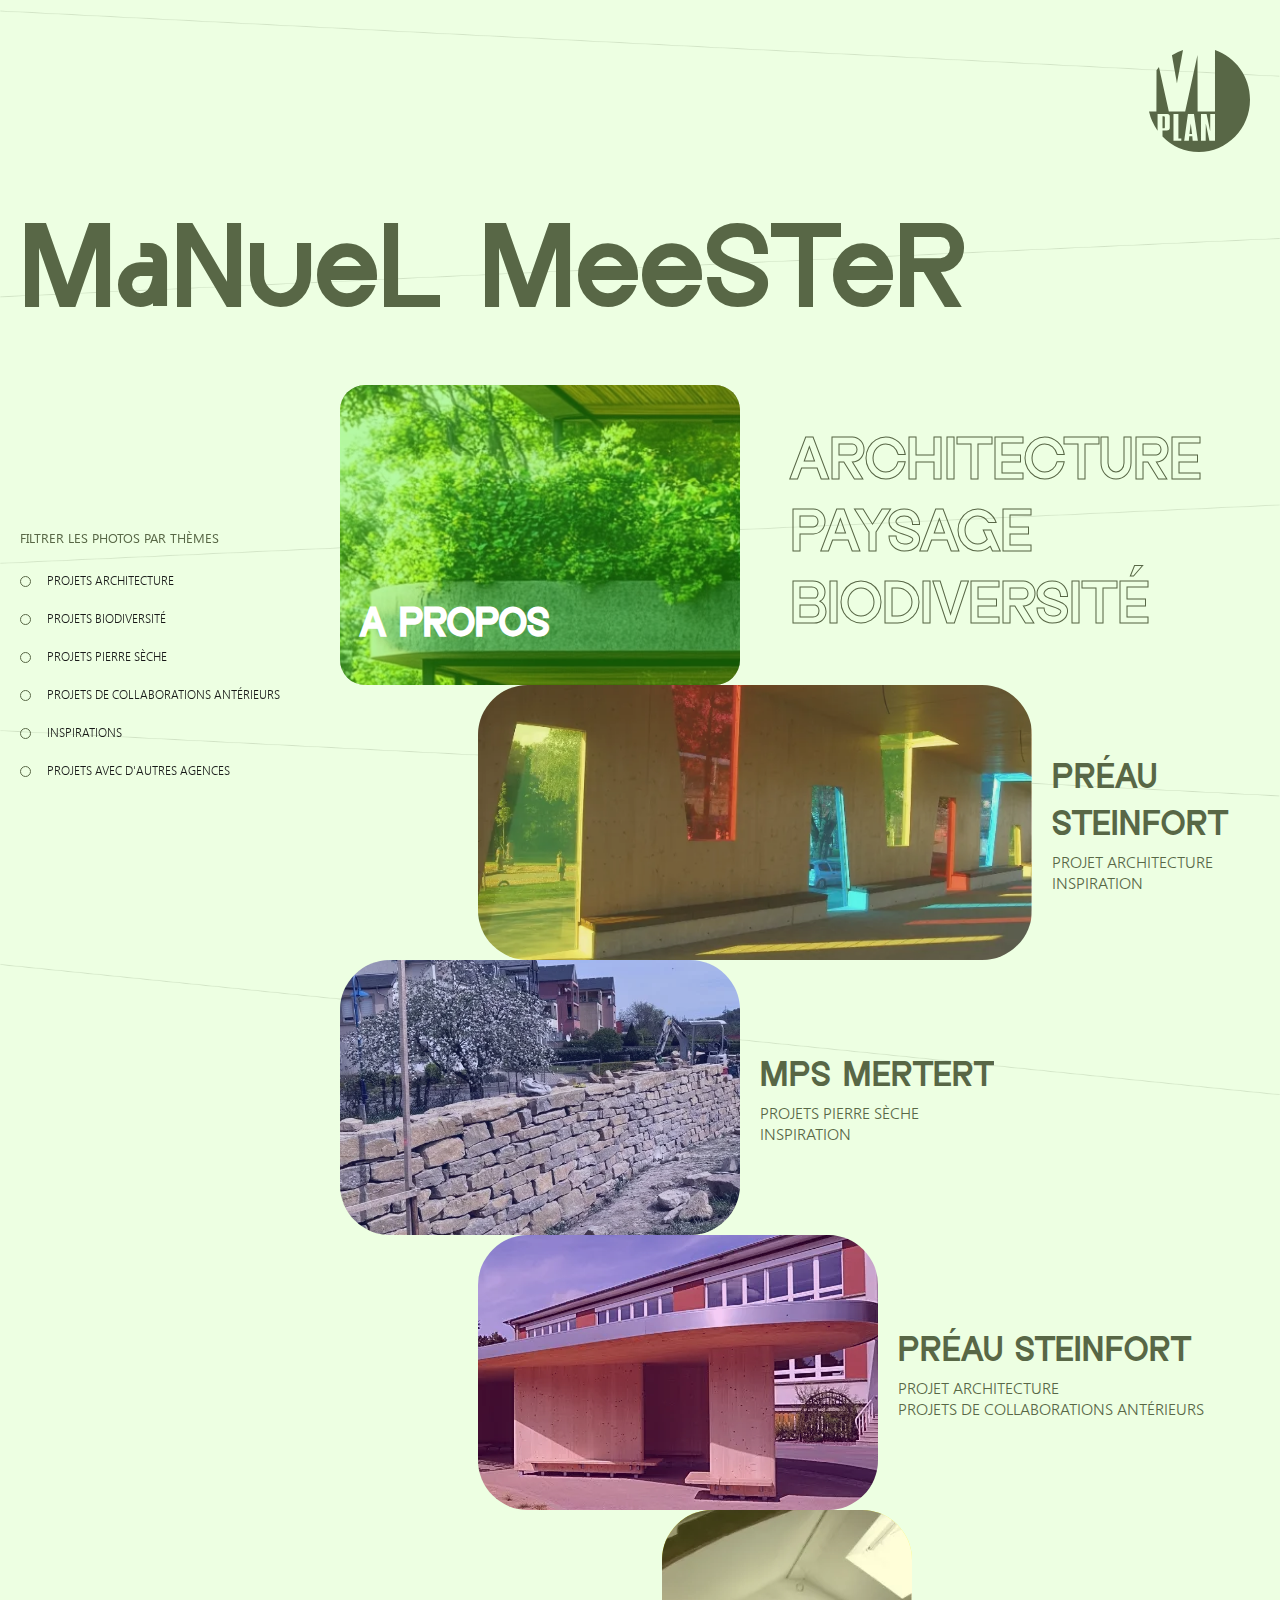
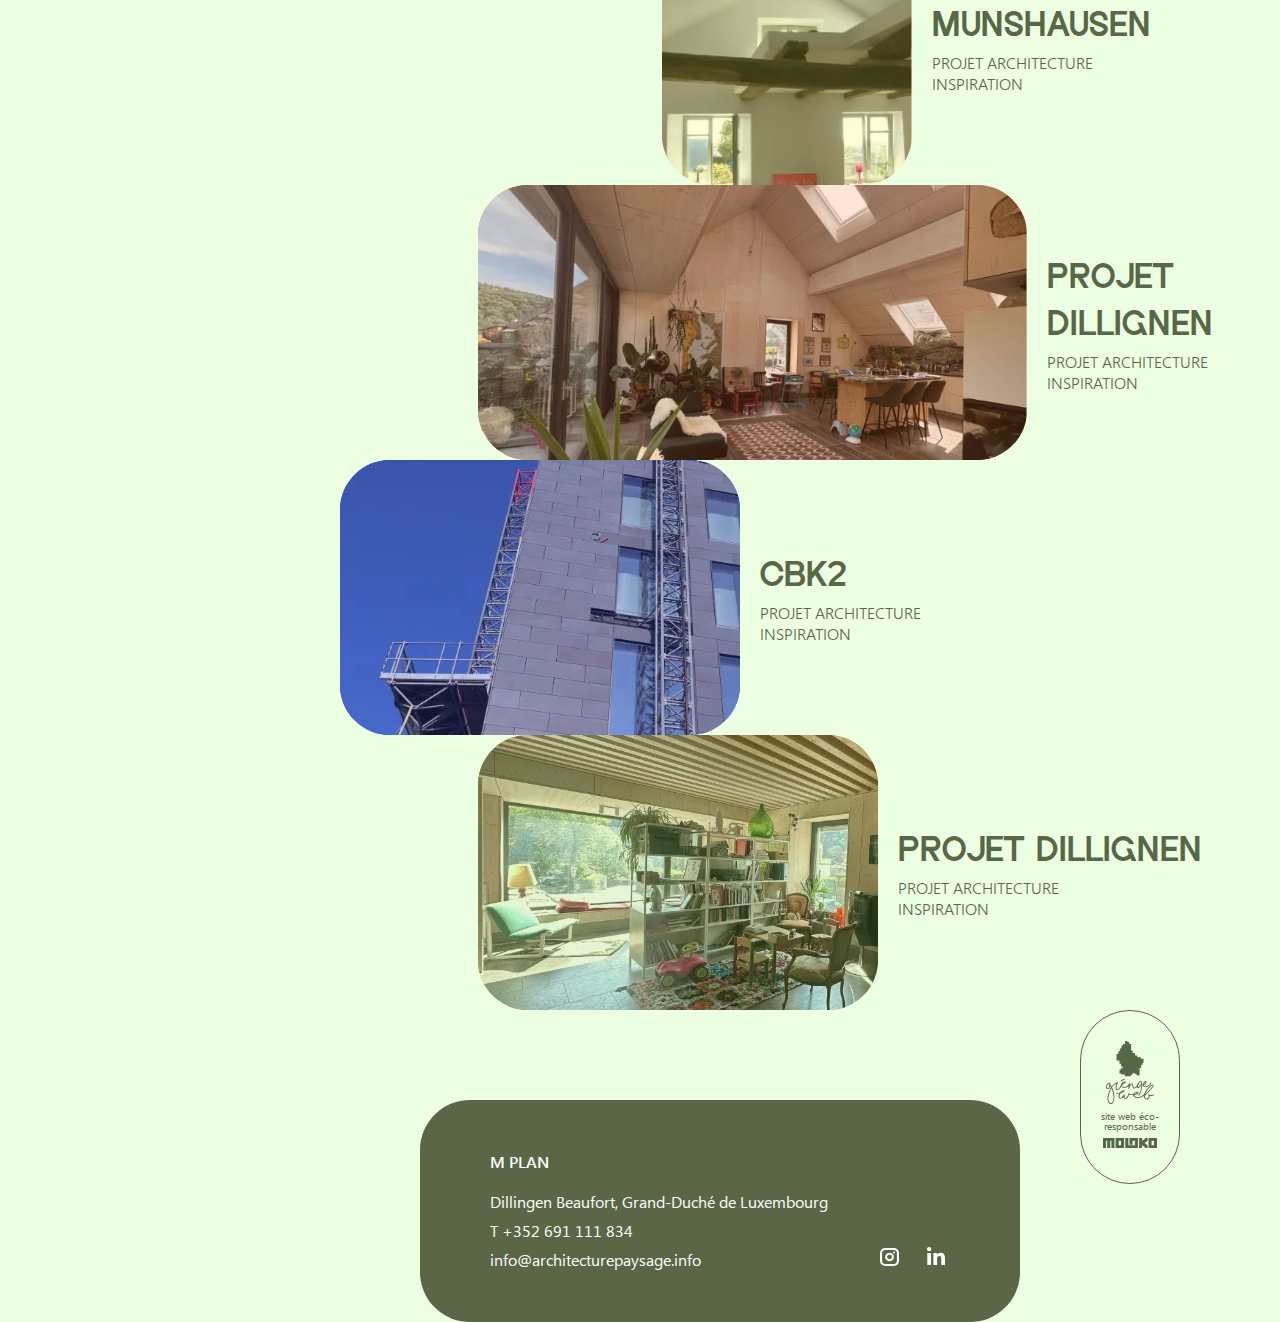
==== commit 6a2a0ef3: "Add files via upload" ====
--- a/index.html
+++ b/index.html
@@ -1 +1,372 @@
-<!doctype html><html lang="en"><head><meta charset="UTF-8"/><meta name="viewport" content="width=device-width,initial-scale=1"/><title>MPLAN Title</title><link rel="shortcut icon" href="/src/favicon.ico"/><script defer="defer" src="bundle.js"></script><link href="styles.css" rel="stylesheet"></head><body class="main__body"><header class="header"><div class="container"><div class="header__container"><nav class="header-main"><a class="logo" href="#"><img class="logo__img lazy-img" src="0e892ab42d6e9b4004b7.svg" alt="logo main" onload='this.classList.add("loaded")'/></a></nav></div></div></header><main><section class="hero"><div class="hero__container"><h1 class="hero__main-title">MaNueL MeeSTeR</h1><div class="hero__wrapper"><div class="hero__filters-container"><div class="hero__filters"><h2 class="hero__filters-title">FILTRER LES PHOTOS PAR THÈMES</h2><ul class="hero__filter-list"><li class="hero__filters-item"><label class="hero__label"><input class="hero__filters-input" type="checkbox" name="filter" value="1"/> <span class="hero__radio-btn"></span> PROJETS ARCHITECTURE</label></li><li class="hero__filters-item"><label class="hero__label"><input class="hero__filters-input" type="checkbox" name="filter" value="2"/> <span class="hero__radio-btn"></span> PROJETS BIODIVERSITÉ</label></li><li class="hero__filters-item"><label class="hero__label"><input class="hero__filters-input" type="checkbox" name="filter" value="3"/> <span class="hero__radio-btn"></span> PROJETS PIERRE SÈCHE</label></li><li class="hero__filters-item"><label class="hero__label"><input class="hero__filters-input" type="checkbox" name="filter" value="4"/> <span class="hero__radio-btn"></span> PROJETS DE COLLABORATIONS ANTÉRIEURS</label></li><li class="hero__filters-item"><label class="hero__label"><input class="hero__filters-input" type="checkbox" name="filter" value="5"/> <span class="hero__radio-btn"></span> INSPIRATIONS</label></li><li class="hero__filters-item"><label class="hero__label"><input class="hero__filters-input" type="checkbox" name="filter" value="6"/> <span class="hero__radio-btn"></span> PROJETS AVEC D'AUTRES AGENCES</label></li></ul></div></div><div class="hero__cards-wrapper"><div class="hero__main-card"><a class="hero__bg-box" href="about.html"><span class="hero__card-decor">A PROPOS</span></a><div class="hero__decor-uppercase"><p class="hero__outlined-text">architecture</p><p class="hero__outlined-text">PAYSAGE</p><p class="hero__outlined-text">biodiversité</p></div></div><div class="hero__filters hero__filters--lg"><h2 class="hero__filters-title">FILTRER LES PHOTOS PAR THÈMES</h2><ul class="hero__filter-list"><li class="hero__filters-item"><label class="hero__label"><input class="hero__filters-input" type="checkbox" name="filter" value="1"/> <span class="hero__radio-btn"></span> PROJETS ARCHITECTURE</label></li><li class="hero__filters-item"><label class="hero__label"><input class="hero__filters-input" type="checkbox" name="filter" value="2"/> <span class="hero__radio-btn"></span> PROJETS BIODIVERSITÉ</label></li><li class="hero__filters-item"><label class="hero__label"><input class="hero__filters-input" type="checkbox" name="filter" value="3"/> <span class="hero__radio-btn"></span> PROJETS PIERRE SÈCHE</label></li><li class="hero__filters-item"><label class="hero__label"><input class="hero__filters-input" type="checkbox" name="filter" value="4"/> <span class="hero__radio-btn"></span> PROJETS DE COLLABORATIONS ANTÉRIEURS</label></li><li class="hero__filters-item"><label class="hero__label"><input class="hero__filters-input" type="checkbox" name="filter" value="5"/> <span class="hero__radio-btn"></span> INSPIRATIONS</label></li><li class="hero__filters-item"><label class="hero__label"><input class="hero__filters-input" type="checkbox" name="filter" value="6"/> <span class="hero__radio-btn"></span> PROJETS AVEC D'AUTRES AGENCES</label></li></ul></div><div class="hero__filters-wrapper"><div class="hero__filters hero__filters-mobile"><ul class="hero__filter-list hero__filter-list--mobile"><li class="hero__filters-item"><label class="hero__label"><input class="hero__filters-input" type="checkbox" name="filter" value="1"/> <span class="hero__radio-btn"></span> PROJETS ARCHITECTURE</label></li><li class="hero__filters-item"><label class="hero__label"><input class="hero__filters-input" type="checkbox" name="filter" value="2"/> <span class="hero__radio-btn"></span> PROJETS BIODIVERSITÉ</label></li><li class="hero__filters-item"><label class="hero__label"><input class="hero__filters-input" type="checkbox" name="filter" value="3"/> <span class="hero__radio-btn"></span> PROJETS PIERRE SÈCHE</label></li><li class="hero__filters-item"><label class="hero__label"><input class="hero__filters-input" type="checkbox" name="filter" value="4"/> <span class="hero__radio-btn"></span> PROJETS DE COLLABORATIONS ANTÉRIEURS</label></li><li class="hero__filters-item"><label class="hero__label"><input class="hero__filters-input" type="checkbox" name="filter" value="5"/> <span class="hero__radio-btn"></span> INSPIRATIONS</label></li><li class="hero__filters-item"><label class="hero__label"><input class="hero__filters-input" type="checkbox" name="filter" value="6"/> <span class="hero__radio-btn"></span> PROJETS AVEC D'AUTRES AGENCES</label></li></ul><div class="hero__filters-head"><h2 class="hero__filters-title">FILTRER LES PHOTOS PAR THÈMES</h2><button class="hero__filters-btn"><img src="6f2470b86073ddce1fb3.svg" alt="arrow"/></button></div></div></div><ul class="hero__cards"><li class="hero__card-item" data-category="1 2"><a class="hero__img-wrapper" href="info-page.html" style="background-color:#bdcc96"><img class="hero__cards-img lazy-img" src="84d428fe277b14c49151.webp" alt="project logo" onload='this.classList.add("loaded")'/></a><div class="hero__cards-info"><h3 class="hero__cards-title">Préau Steinfort</h3><ul class="hero__params-list"><li class="hero__params-text">Projet architecture</li><li class="hero__params-text">Inspiration</li></ul></div></li><li class="hero__card-item" data-category="3"><a class="hero__img-wrapper" href="info-page.html" style="background-color:#3a4eff"><img class="hero__cards-img lazy-img" src="b0f0c10e1d32053f821e.webp" alt="project logo" onload='this.classList.add("loaded")'/></a><div class="hero__cards-info"><h3 class="hero__cards-title">MPS Mertert</h3><ul class="hero__params-list"><li class="hero__params-text">Projets pierre sèche</li><li class="hero__params-text">Inspiration</li></ul></div></li><li class="hero__card-item" data-category="2"><a class="hero__img-wrapper" href="info-page.html" style="background-color:#cd00cd"><img class="hero__cards-img lazy-img" src="4540f672916322d343bb.webp" alt="project logo" onload='this.classList.add("loaded")'/></a><div class="hero__cards-info"><h3 class="hero__cards-title">Préau Steinfort</h3><ul class="hero__params-list"><li class="hero__params-text">Projet architecture</li><li class="hero__params-text">Projets de collaborations antérieurs</li></ul></div></li><li class="hero__card-item" data-category="4"><a class="hero__img-wrapper" href="info-page.html" style="background-color:#fff83a"><img class="hero__cards-img lazy-img" src="60e224a5502785f6230a.webp" alt="project logo" onload='this.classList.add("loaded")'/></a><div class="hero__cards-info"><h3 class="hero__cards-title">Munshausen</h3><ul class="hero__params-list"><li class="hero__params-text">Projet architecture</li><li class="hero__params-text">Inspiration</li></ul></div></li><li class="hero__card-item" data-category="5"><a class="hero__img-wrapper" href="info-page.html" style="background-color:#ff7c3a"><img class="hero__cards-img lazy-img" src="15e7bead23ba4e35af4b.webp" alt="project logo" onload='this.classList.add("loaded")'/></a><div class="hero__cards-info"><h3 class="hero__cards-title">Projet Dillignen</h3><ul class="hero__params-list"><li class="hero__params-text">Projet architecture</li><li class="hero__params-text">Inspiration</li></ul></div></li><li class="hero__card-item" data-category="6"><a class="hero__img-wrapper" href="info-page.html" style="background-color:#3a4eff"><img class="hero__cards-img lazy-img" src="9b35fe3a06a1c394c9d8.webp" alt="project logo" onload='this.classList.add("loaded")'/></a><div class="hero__cards-info"><h3 class="hero__cards-title">CBK2</h3><ul class="hero__params-list"><li class="hero__params-text">Projet architecture</li><li class="hero__params-text">Inspiration</li></ul></div></li><li class="hero__card-item" data-category="4 5"><a class="hero__img-wrapper" href="info-page.html" style="background-color:#85cb32"><img class="hero__cards-img lazy-img" src="15e01472e9bbb101093c.webp" alt="project logo" onload='this.classList.add("loaded")'/></a><div class="hero__cards-info"><h3 class="hero__cards-title">Projet Dillignen</h3><ul class="hero__params-list"><li class="hero__params-text">Projet architecture</li><li class="hero__params-text">Inspiration</li></ul></div></li></ul><footer class="footer footer__custom" id="footer"><div class="container"><div class="footer__inner"><div class="footer__container"><div class="footer__info"><span class="footer__info-title">M PLAN</span><div class="footer__info-links"><a class="footer__socials-mail" href="https://www.google.com/maps/search/?q=Dillingen+Beaufort,+Grand-Duché+de+Luxembourg" target="_blank" rel="noopener noreferrer">Dillingen Beaufort, Grand-Duché de Luxembourg </a><a href="tel:+352 691 111 834">T +352 691 111 834</a> <a class="footer__socials-mail" href="mailto:info@architecturepaysage.info">info@architecturepaysage.info</a></div></div><div class="footer__bottom"><div class="footer__socials"><a class="footer__socials-link" href="#" target="_blank"><img src="983cf7d725e1f68d08d1.svg" alt="instagram logo"/></a><a class="footer__socials-link footer__socials-link--2" href="#" target="_blank"><img src="259f7aab10fc38bde9d3.svg" alt="instagram logo"/></a></div></div></div><div class="footer__dev-logo"><a class="footer__dev-link" href="#"><img class="footer__dev-img--top" src="39ad9dfd9b3536bd3840.svg" alt="grenge logo"/> </a><a class="footer__dev-link footer__dev-link--bottom" href="#"><span>site web éco-responsable </span><img class="footer__dev-img" src="0fe5fed352be943933db.svg" alt="moloko logo"/></a></div></div></div></footer></div></div></div></section></main><button id="scrollToTop" class="scroll-top-btn">↑</button></body></html>+<!DOCTYPE html>
+<html lang="en">
+  <head>
+    <meta charset="UTF-8" />
+    <meta name="viewport" content="width=device-width, initial-scale=1.0" />
+    <title>MPLAN Title</title>
+    <link rel="shortcut icon" href="/src/favicon.ico" />
+  <script defer src="bundle.js"></script><link href="styles.css" rel="stylesheet"></head>
+  <body class="main__body">
+    <header class="header">
+      <div class="container">
+        <div class="header__container">
+          <nav class="header-main">
+            <a class="logo" href="#">
+              <img
+                class="logo__img lazy-img"
+                src="0e892ab42d6e9b4004b7.svg"
+                alt="logo main"
+                onload="this.classList.add('loaded')"
+              />
+            </a>
+          </nav>
+        </div>
+      </div>
+    </header>
+
+    <main>
+      <section class="hero">
+        <div class="hero__container">
+          <h1 class="hero__main-title">MaNueL MeeSTeR</h1>
+          <div class="hero__wrapper">
+            <div class="hero__filters-container">
+              <div class="hero__filters">
+                <h2 class="hero__filters-title">FILTRER LES PHOTOS PAR THÈMES</h2>
+                <ul class="hero__filter-list">
+                  <li class="hero__filters-item">
+                    <label class="hero__label">
+                      <input class="hero__filters-input" type="checkbox" name="filter" value="1" />
+                      <span class="hero__radio-btn"></span>
+                      PROJETS ARCHITECTURE
+                    </label>
+                  </li>
+                  <li class="hero__filters-item">
+                    <label class="hero__label">
+                      <input class="hero__filters-input" type="checkbox" name="filter" value="2" />
+                      <span class="hero__radio-btn"></span>
+                      PROJETS BIODIVERSITÉ
+                    </label>
+                  </li>
+                  <li class="hero__filters-item">
+                    <label class="hero__label">
+                      <input class="hero__filters-input" type="checkbox" name="filter" value="3" />
+                      <span class="hero__radio-btn"></span>
+                      PROJETS PIERRE SÈCHE
+                    </label>
+                  </li>
+                  <li class="hero__filters-item">
+                    <label class="hero__label">
+                      <input class="hero__filters-input" type="checkbox" name="filter" value="4" />
+                      <span class="hero__radio-btn"></span>
+                      PROJETS DE COLLABORATIONS ANTÉRIEURS
+                    </label>
+                  </li>
+                  <li class="hero__filters-item">
+                    <label class="hero__label">
+                      <input class="hero__filters-input" type="checkbox" name="filter" value="5" />
+                      <span class="hero__radio-btn"></span>
+                      INSPIRATIONS
+                    </label>
+                  </li>
+                  <li class="hero__filters-item">
+                    <label class="hero__label">
+                      <input class="hero__filters-input" type="checkbox" name="filter" value="6" />
+                      <span class="hero__radio-btn"></span>
+                      PROJETS AVEC D'AUTRES AGENCES
+                    </label>
+                  </li>
+                </ul>
+              </div>
+            </div>
+            <div class="hero__cards-wrapper">
+              <div class="hero__main-card">
+                <a class="hero__bg-box" href="about.html" style="background-image: url('bg-block.webp')">
+                  <span class="hero__card-decor">A PROPOS</span>
+                </a>
+                <div class="hero__decor-uppercase">
+                  <p class="hero__outlined-text">architecture</p>
+                  <p class="hero__outlined-text">PAYSAGE</p>
+                  <p class="hero__outlined-text">biodiversité</p>
+                </div>
+              </div>
+              <div class="hero__filters hero__filters--lg">
+                <h2 class="hero__filters-title">FILTRER LES PHOTOS PAR THÈMES</h2>
+                <ul class="hero__filter-list">
+                  <li class="hero__filters-item">
+                    <label class="hero__label">
+                      <input class="hero__filters-input" type="checkbox" name="filter" value="1" />
+                      <span class="hero__radio-btn"></span>
+                      PROJETS ARCHITECTURE
+                    </label>
+                  </li>
+                  <li class="hero__filters-item">
+                    <label class="hero__label">
+                      <input class="hero__filters-input" type="checkbox" name="filter" value="2" />
+                      <span class="hero__radio-btn"></span>
+                      PROJETS BIODIVERSITÉ
+                    </label>
+                  </li>
+                  <li class="hero__filters-item">
+                    <label class="hero__label">
+                      <input class="hero__filters-input" type="checkbox" name="filter" value="3" />
+                      <span class="hero__radio-btn"></span>
+                      PROJETS PIERRE SÈCHE
+                    </label>
+                  </li>
+                  <li class="hero__filters-item">
+                    <label class="hero__label">
+                      <input class="hero__filters-input" type="checkbox" name="filter" value="4" />
+                      <span class="hero__radio-btn"></span>
+                      PROJETS DE COLLABORATIONS ANTÉRIEURS
+                    </label>
+                  </li>
+                  <li class="hero__filters-item">
+                    <label class="hero__label">
+                      <input class="hero__filters-input" type="checkbox" name="filter" value="5" />
+                      <span class="hero__radio-btn"></span>
+                      INSPIRATIONS
+                    </label>
+                  </li>
+                  <li class="hero__filters-item">
+                    <label class="hero__label">
+                      <input class="hero__filters-input" type="checkbox" name="filter" value="6" />
+                      <span class="hero__radio-btn"></span>
+                      PROJETS AVEC D'AUTRES AGENCES
+                    </label>
+                  </li>
+                </ul>
+              </div>
+              <div class="hero__filters-wrapper">
+                <div class="hero__filters hero__filters-mobile">
+                  <ul class="hero__filter-list hero__filter-list--mobile">
+                    <li class="hero__filters-item">
+                      <label class="hero__label">
+                        <input class="hero__filters-input" type="checkbox" name="filter" value="1" />
+                        <span class="hero__radio-btn"></span>
+                        PROJETS ARCHITECTURE
+                      </label>
+                    </li>
+                    <li class="hero__filters-item">
+                      <label class="hero__label">
+                        <input class="hero__filters-input" type="checkbox" name="filter" value="2" />
+                        <span class="hero__radio-btn"></span>
+                        PROJETS BIODIVERSITÉ
+                      </label>
+                    </li>
+                    <li class="hero__filters-item">
+                      <label class="hero__label">
+                        <input class="hero__filters-input" type="checkbox" name="filter" value="3" />
+                        <span class="hero__radio-btn"></span>
+                        PROJETS PIERRE SÈCHE
+                      </label>
+                    </li>
+                    <li class="hero__filters-item">
+                      <label class="hero__label">
+                        <input class="hero__filters-input" type="checkbox" name="filter" value="4" />
+                        <span class="hero__radio-btn"></span>
+                        PROJETS DE COLLABORATIONS ANTÉRIEURS
+                      </label>
+                    </li>
+                    <li class="hero__filters-item">
+                      <label class="hero__label">
+                        <input class="hero__filters-input" type="checkbox" name="filter" value="5" />
+                        <span class="hero__radio-btn"></span>
+                        INSPIRATIONS
+                      </label>
+                    </li>
+                    <li class="hero__filters-item">
+                      <label class="hero__label">
+                        <input class="hero__filters-input" type="checkbox" name="filter" value="6" />
+                        <span class="hero__radio-btn"></span>
+                        PROJETS AVEC D'AUTRES AGENCES
+                      </label>
+                    </li>
+                  </ul>
+                  <div class="hero__filters-head">
+                    <h2 class="hero__filters-title">FILTRER LES PHOTOS PAR THÈMES</h2>
+                    <button class="hero__filters-btn">
+                      <img src="6f2470b86073ddce1fb3.svg" alt="arrow" />
+                    </button>
+                  </div>
+                </div>
+              </div>
+              <ul class="hero__cards">
+                <li class="hero__card-item" data-category="1 2">
+                  <a class="hero__img-wrapper" href="info-page.html" style="background-color: #bdcc96">
+                    <img
+                      class="hero__cards-img lazy-img"
+                      src="84d428fe277b14c49151.webp"
+                      alt="project logo"
+                      onload="this.classList.add('loaded')"
+                    />
+                  </a>
+                  <div class="hero__cards-info">
+                    <h3 class="hero__cards-title">Préau Steinfort</h3>
+                    <ul class="hero__params-list">
+                      <li class="hero__params-text">Projet architecture</li>
+                      <li class="hero__params-text">Inspiration</li>
+                    </ul>
+                  </div>
+                </li>
+
+                <li class="hero__card-item" data-category="3">
+                  <a class="hero__img-wrapper" href="info-page.html" style="background-color: #3a4eff">
+                    <img
+                      class="hero__cards-img lazy-img"
+                      src="b0f0c10e1d32053f821e.webp"
+                      alt="project logo"
+                      onload="this.classList.add('loaded')"
+                    />
+                  </a>
+                  <div class="hero__cards-info">
+                    <h3 class="hero__cards-title">MPS Mertert</h3>
+                    <ul class="hero__params-list">
+                      <li class="hero__params-text">Projets pierre sèche</li>
+                      <li class="hero__params-text">Inspiration</li>
+                    </ul>
+                  </div>
+                </li>
+
+                <li class="hero__card-item" data-category="2">
+                  <a class="hero__img-wrapper" href="info-page.html" style="background-color: #cd00cd">
+                    <img
+                      class="hero__cards-img lazy-img"
+                      src="4540f672916322d343bb.webp"
+                      alt="project logo"
+                      onload="this.classList.add('loaded')"
+                    />
+                  </a>
+                  <div class="hero__cards-info">
+                    <h3 class="hero__cards-title">Préau Steinfort</h3>
+                    <ul class="hero__params-list">
+                      <li class="hero__params-text">Projet architecture</li>
+                      <li class="hero__params-text">Projets de collaborations antérieurs</li>
+                    </ul>
+                  </div>
+                </li>
+
+                <li class="hero__card-item" data-category="4">
+                  <a class="hero__img-wrapper" href="info-page.html" style="background-color: #fff83a">
+                    <img
+                      class="hero__cards-img lazy-img"
+                      src="60e224a5502785f6230a.webp"
+                      alt="project logo"
+                      onload="this.classList.add('loaded')"
+                    />
+                  </a>
+                  <div class="hero__cards-info">
+                    <h3 class="hero__cards-title">Munshausen</h3>
+                    <ul class="hero__params-list">
+                      <li class="hero__params-text">Projet architecture</li>
+                      <li class="hero__params-text">Inspiration</li>
+                    </ul>
+                  </div>
+                </li>
+
+                <li class="hero__card-item" data-category="5">
+                  <a class="hero__img-wrapper" href="info-page.html" style="background-color: #ff7c3a">
+                    <img
+                      class="hero__cards-img lazy-img"
+                      src="15e7bead23ba4e35af4b.webp"
+                      alt="project logo"
+                      onload="this.classList.add('loaded')"
+                    />
+                  </a>
+                  <div class="hero__cards-info">
+                    <h3 class="hero__cards-title">Projet Dillignen</h3>
+                    <ul class="hero__params-list">
+                      <li class="hero__params-text">Projet architecture</li>
+                      <li class="hero__params-text">Inspiration</li>
+                    </ul>
+                  </div>
+                </li>
+
+                <li class="hero__card-item" data-category="6">
+                  <a class="hero__img-wrapper" href="info-page.html" style="background-color: #3a4eff">
+                    <img
+                      class="hero__cards-img lazy-img"
+                      src="9b35fe3a06a1c394c9d8.webp"
+                      alt="project logo"
+                      onload="this.classList.add('loaded')"
+                    />
+                  </a>
+                  <div class="hero__cards-info">
+                    <h3 class="hero__cards-title">CBK2</h3>
+                    <ul class="hero__params-list">
+                      <li class="hero__params-text">Projet architecture</li>
+                      <li class="hero__params-text">Inspiration</li>
+                    </ul>
+                  </div>
+                </li>
+
+                <li class="hero__card-item" data-category="4 5">
+                  <a class="hero__img-wrapper" href="info-page.html" style="background-color: #85cb32">
+                    <img
+                      class="hero__cards-img lazy-img"
+                      src="15e01472e9bbb101093c.webp"
+                      alt="project logo"
+                      onload="this.classList.add('loaded')"
+                    />
+                  </a>
+                  <div class="hero__cards-info">
+                    <h3 class="hero__cards-title">Projet Dillignen</h3>
+                    <ul class="hero__params-list">
+                      <li class="hero__params-text">Projet architecture</li>
+                      <li class="hero__params-text">Inspiration</li>
+                    </ul>
+                  </div>
+                </li>
+              </ul>
+              <footer class="footer footer__custom" id="footer">
+                <div class="container">
+                  <div class="footer__inner">
+                    <div class="footer__container">
+                      <div class="footer__info">
+                        <span class="footer__info-title">M PLAN</span>
+                        <div class="footer__info-links">
+                          <a
+                            class="footer__socials-mail"
+                            href="https://www.google.com/maps/search/?q=Dillingen+Beaufort,+Grand-Duché+de+Luxembourg"
+                            target="_blank"
+                            rel="noopener noreferrer"
+                          >
+                            Dillingen Beaufort, Grand-Duché de Luxembourg
+                          </a>
+                          <a href="tel:+352 691 111 834">T +352 691 111 834</a>
+                          <a class="footer__socials-mail" href="mailto:info@architecturepaysage.info"
+                            >info@architecturepaysage.info</a
+                          >
+                        </div>
+                      </div>
+                      <div class="footer__bottom">
+                        <div class="footer__socials">
+                          <a class="footer__socials-link" href="#" target="_blank"
+                            ><img src="983cf7d725e1f68d08d1.svg" alt="instagram logo"
+                          /></a>
+                          <a class="footer__socials-link footer__socials-link--2" href="#" target="_blank"
+                            ><img src="259f7aab10fc38bde9d3.svg" alt="instagram logo"
+                          /></a>
+                        </div>
+                      </div>
+                    </div>
+                    <div class="footer__dev-logo">
+                      <a class="footer__dev-link" href="#">
+                        <img class="footer__dev-img--top" src="39ad9dfd9b3536bd3840.svg" alt="grenge logo" />
+                      </a>
+                      <a class="footer__dev-link footer__dev-link--bottom" href="#">
+                        <span> site web éco-responsable </span>
+                        <img class="footer__dev-img" src="0fe5fed352be943933db.svg" alt="moloko logo" />
+                      </a>
+                    </div>
+                  </div>
+                </div>
+              </footer>
+            </div>
+          </div>
+        </div>
+      </section>
+    </main>
+
+    <button id="scrollToTop" class="scroll-top-btn">↑</button>
+  </body>
+</html>
--- a/styles.css
+++ b/styles.css
@@ -1,2 +1,2 @@
-@font-face{font-family:"Gendy";src:url(6b6e80905d60f8014c19.woff2) format("woff2"),url(b4cb1d55ab73973c3e60.woff) format("woff");font-weight:400;font-style:normal;font-display:swap}@font-face{font-family:"Segoe UI";src:url(b115cb2cc7620e972661.woff2) format("woff2"),url(6025459259e49a5b53de.woff) format("woff");font-weight:200;font-style:normal;font-display:swap}@font-face{font-family:"Segoe UI";src:url(8b67cb1945859499cc08.woff2) format("woff2"),url(2b49ae1f85c726ac570e.woff) format("woff");font-weight:300;font-style:normal;font-display:swap}@font-face{font-family:"Segoe UI";src:url(a8b8657ebede05f16bae.woff2) format("woff2"),url(f9d072ec3d5c7d9956d2.woff) format("woff");font-weight:400;font-style:normal;font-display:swap}@font-face{font-family:"Segoe UI";src:url(aaed3f515c66146622e7.woff2) format("woff2"),url(abaaa98155d53c0b454c.woff) format("woff");font-weight:600;font-style:normal;font-display:swap}@font-face{font-family:"Segoe UI";src:url(c896e4afc36ba3635b3a.woff2) format("woff2"),url(396319bfefa14eeb05a3.woff) format("woff");font-weight:700;font-style:normal;font-display:swap}*{margin:0;padding:0;box-sizing:border-box}button,input,textarea,select{font:inherit}ul,ol{list-style:none}a{text-decoration:none;color:inherit}button,input,textarea,select{outline:none}img{max-width:100%;height:auto;display:block}body{line-height:1.5;-webkit-font-smoothing:antialiased}.header{display:flex;justify-content:center;margin:50px 0;font-weight:500;font-size:20px;line-height:100%;z-index:1}.header__container{width:100%;display:flex;justify-content:space-between;align-items:end}@media(max-width: 768px){.header__container{flex-direction:column-reverse}}.header__main-btn{background-color:#586746;cursor:pointer;border:none;border-radius:15px;padding:5px 30px;height:fit-content;color:#fff;font-size:14px;line-height:120%;transition:all .3s}@media(max-width: 768px){.header__main-btn{margin-right:auto}}.header__main-btn:hover{background-color:#3a6645}@media(max-width: 1024px){.header{font-size:16px;margin:50px 0 60px}}@media(max-width: 768px){.header{margin:30px 0 10px}}.logo{transition:all .3s}.logo:hover{scale:105%}.logo__img{height:102px}.header-main{margin-left:auto;display:flex;justify-content:end}.footer{margin:0 50px}@media(max-width: 1024px){.footer{margin:0 20px}}@media(max-width: 560px){.footer{margin:0}}@media(max-width: 768px){.footer__custom{margin-bottom:60px}}.footer__inner{width:100%;display:flex;align-items:start;justify-content:end;gap:60px}@media(max-width: 768px){.footer__inner{flex-direction:column;gap:50px;align-items:center}}.footer__logo-main{max-width:80px;border-radius:15px;overflow:hidden}.footer__container{background-color:#5a6645;color:#fff;padding:50px 70px;border-radius:50px;width:100%;max-width:840px;margin-top:90px;display:flex;justify-content:space-between;align-items:end;gap:20px;font-family:"Segoe UI",sans-serif}@media(max-width: 768px){.footer__container{flex-direction:column;align-items:center;padding:40px 50px}}.footer__socials{display:flex;align-items:center;gap:18px}.footer__socials-link{padding:5px;border-radius:10px;transition:all .3s}.footer__socials-link:hover{background-color:#32f10e}.footer__socials-link--2{margin-bottom:2px}.footer__bottom{display:flex;justify-content:space-between;align-items:center}.footer__socials-mail{color:#fff;transition:all .3s}.footer__socials-mail:hover{color:#fff200}.footer__socials-mail:active{color:rgba(123,93,214,.5647058824)}.footer__dev-logo{display:flex;gap:7px;flex-direction:column;padding:30px 15px 35px 15px;border-radius:50px;border:1px solid #586746;max-width:100px;font-family:"Segoe UI",sans-serif;text-align:center;font-size:10px;line-height:100%}.footer__dev-img--top{max-width:48px}.footer__dev-img{max-width:54px}.footer__dev-link{display:flex;flex-direction:column;align-items:center;transition:all .3s}.footer__dev-link:hover{scale:105%}.footer__dev-link--bottom{display:flex;flex-direction:column;align-items:center;gap:7px}.footer__info{font-weight:400;display:flex;flex-direction:column;gap:16px}@media(max-width: 768px){.footer__info{text-align:center}}.footer__info-links{display:flex;flex-direction:column;gap:5px}.footer__info-title{font-weight:600}.hero{position:relative;flex-grow:1;min-height:calc(100dvh - 426px)}.hero__img-wrapper{cursor:pointer;display:flex;width:100%;height:275px;border-radius:50px;overflow:hidden;position:relative}@media(max-width: 560px){.hero__img-wrapper{border-radius:25px}}.hero__img-wrapper::after{content:"";position:absolute;width:100%;height:100%;top:0;left:0;opacity:.2;background-color:inherit;pointer-events:none;transition:all .3s}.hero__img-wrapper:hover .hero__cards-img{scale:110%}.hero__img-wrapper:hover::after{opacity:0}.hero__img-wrapper:active .hero__cards-img{scale:100%}.hero__img-wrapper:active::after{opacity:.5}.hero__img-wrapper:focus .hero__cards-img{scale:105%}.hero__img-wrapper:focus::after{opacity:.1}.hero__card-item{display:flex;align-items:center;gap:20px;transition:all .5s ease}.hero__card-item-visible{z-index:1;opacity:1;transform:scale(1);display:flex;transition:all .5s ease}.hero__card-item-hidden{z-index:-1;opacity:0;height:0;transform:scale(0);pointer-events:none;margin-bottom:0;position:absolute;z-index:-10;transition:all .5s ease}.hero__cards-wrapper{width:100%;display:flex;flex-direction:column}@media(max-width: 768px){.hero__cards-wrapper{align-items:center}}.hero__cards-img{object-fit:cover;width:100%;height:100%;transition:scale .3s}.hero__decor-uppercase{color:#586746;text-transform:uppercase}.hero__outlined-text{font-size:80px;font-weight:400;line-height:120%;text-transform:uppercase;color:rgba(0,0,0,0);-webkit-text-stroke:1px #586746}@media(max-width: 1400px){.hero__outlined-text{font-size:60px}}@media(max-width: 768px){.hero__outlined-text{font-size:41px}}.hero__main-title{color:#586746;font-weight:400;margin-bottom:39px;font-size:120px;line-height:120%}@media(max-width: 1024px){.hero__main-title{font-size:60px;margin-bottom:20px}}@media(max-width: 768px){.hero__main-title{margin-bottom:0}}.hero__filters-wrapper{z-index:10;background-color:#edffe2 !important;display:none !important}@media(max-width: 768px){.hero__filters-wrapper{width:100%;position:fixed !important;bottom:0;top:auto !important;display:flex !important;justify-content:center}}@media(max-width: 1024px){.hero__filters-mobile{display:flex !important}}.hero__filters-container{width:100%;max-width:280px;min-width:280px;z-index:10}@media(max-width: 1024px){.hero__filters-container{display:none}}.hero__filters{font-family:"Segoe UI",sans-serif;font-weight:400;padding:20px 0;max-height:50dvh;position:fixed;display:flex;flex-direction:column;gap:15px;bottom:10%;margin-bottom:0;height:fit-content;width:max-content;transition:all .3s}.hero__filters--lg{display:none}@media(max-width: 1024px){.hero__filters--lg{position:relative !important;display:flex !important;padding:0 !important;margin:20px 0 !important;top:auto;transform:translateY(0)}}@media(max-width: 768px){.hero__filters--lg{display:none !important}}@media(max-width: 1024px){.hero__filters{position:relative;margin:0;top:0;transform:translateY(0);padding:0;display:none}}.hero__filters-head{display:flex;gap:10px;align-items:center}.hero__filters-btn{padding:10px;cursor:pointer;background-color:rgba(0,0,0,0);border:none;transition:all .3s}.hero__filters-btn:hover{scale:110%}.hero__filter-list{width:max-content;display:flex;flex-direction:column;height:auto;opacity:1;transform:scaleY(1);transform-origin:top;transition:opacity .3s ease,transform .3s ease,max-height .3s ease;max-height:500px;overflow:hidden}@media(max-width: 768px){.hero__filter-list{opacity:0;transform:scaleY(0);max-height:0}}.hero__filters-hiden{padding-top:20px;opacity:1;transform:scaleY(1);max-height:500px}.hero__btn-rotate{rotate:-180deg}.hero__filters-item{font-weight:300;color:#171817}.hero__filters-title{width:max-content;font-weight:400;font-size:13px}.hero__label{padding:10px 0;width:fit-content;font-size:12px;display:flex;align-items:center;cursor:pointer;transition:all .3s}.hero__label:hover,.hero__label:active,.hero__label:focus{color:#5aaf4a}.hero__label:hover .hero__radio-btn,.hero__label:active .hero__radio-btn,.hero__label:focus .hero__radio-btn{position:relative}.hero__label:hover .hero__radio-btn::before,.hero__label:active .hero__radio-btn::before,.hero__label:focus .hero__radio-btn::before{content:"";position:absolute;border-radius:50%}.hero__filters-input{display:none}.hero__filters-input:checked+.hero__radio-btn{position:relative;transition:all .3s}.hero__filters-input:checked+.hero__radio-btn::before{content:"";position:absolute;min-width:11px;width:11px;height:11px;background-color:#5aaf4a;border-radius:50%;transition:all .3s}.hero__radio-btn{min-width:11px;width:11px;height:11px;border:1px solid #586746;border-radius:50%;display:flex;align-items:center;justify-content:center;margin-right:16px;transition:all .3s}.hero__container{height:100%;max-width:1600px;padding:0 20px;margin:0 auto}.hero__cards-info{width:max-content;display:flex;flex-direction:column;gap:5px;max-width:350px}@media(max-width: 768px){.hero__cards-info{text-align:center}}.hero__params-list{font-family:"Segoe UI",sans-serif;display:flex;flex-direction:column;gap:5px}.hero__cards-title{text-transform:uppercase;font-size:35px;font-weight:400;line-height:47px;display:-webkit-box;-webkit-line-clamp:3;line-clamp:3;-webkit-box-orient:vertical;overflow:hidden;text-overflow:ellipsis}.hero__params-text{text-transform:uppercase;font-size:16px;line-height:100%;font-weight:300;display:-webkit-box;-webkit-line-clamp:3;line-clamp:3;-webkit-box-orient:vertical;overflow:hidden;text-overflow:ellipsis}.hero__cards{width:100%;display:flex;flex-direction:column}@media(max-width: 768px){.hero__cards{gap:45px}}.hero__wrapper{height:100%;position:relative;display:flex;gap:40px}@media(max-width: 1024px){.hero__wrapper{flex-direction:column;gap:30px}}@media(max-width: 768px){.hero__wrapper{gap:20px}}.hero__main-card{position:relative;display:flex;align-items:center;gap:50px;font-size:48px}@media(max-width: 768px){.hero__main-card{flex-direction:column;gap:5px;margin-bottom:40px;width:100%}}.hero__card-decor{display:block;font-size:40px;font-weight:600;color:#fff;position:absolute;bottom:10%;left:5%;z-index:2}.hero__bg-box{position:relative;width:fit-content;max-width:400px;min-width:200px;width:100%;height:300px;background-image:url(ef8f542c5c485c639e74.webp);background-size:60%;background-position:center;background-repeat:no-repeat;background-attachment:fixed;overflow:auto;border-radius:25px}@media(max-width: 1024px){.hero__bg-box{background-position:0}}@media(max-width: 768px){.hero__bg-box{background-size:contain;background-position:top}}.hero__bg-box::after{position:absolute;content:"";top:0;left:0;width:100%;height:100%;opacity:.36;background-color:#32f10e;transition:all .3s;z-index:0}.hero__bg-box:hover::after{opacity:.7}.style-1{margin-left:15%}@media(max-width: 768px){.style-1{margin-left:0;flex-direction:column}}.style-1 .hero__img-wrapper{max-width:690px !important}@media(max-width: 560px){.style-1 .hero__img-wrapper{height:160px !important;max-width:100% !important;width:100% !important}}.style-2{margin-left:0}@media(max-width: 768px){.style-2{margin-left:0;flex-direction:column}}.style-2 .hero__img-wrapper{max-width:400px !important}@media(max-width: 560px){.style-2 .hero__img-wrapper{max-width:100% !important;width:100% !important}}.style-3{margin-left:15%}@media(max-width: 768px){.style-3{margin-left:0;flex-direction:column}}.style-3 .hero__img-wrapper{max-width:400px !important}@media(max-width: 560px){.style-3 .hero__img-wrapper{height:441px !important;max-width:100% !important;width:100% !important}}.style-4{margin-left:35%}@media(max-width: 768px){.style-4{margin-left:0;flex-direction:column}}.style-4 .hero__img-wrapper{max-width:250px !important}@media(max-width: 560px){.style-4 .hero__img-wrapper{height:160px !important;max-width:100% !important;width:100% !important}}.about__body{background-color:#f1fff3}.about__list{display:flex;flex-direction:column;gap:20px}.about__list-item{display:flex;flex-direction:column}.about__list-item--custom{flex-direction:row;gap:50px}@media(max-width: 1024px){.about__list-item--custom{gap:10px}}@media(max-width: 768px){.about__list-item--custom{gap:0;flex-direction:column}}.about__ref-list{width:100%;display:flex;flex-wrap:wrap;gap:50px}@media(max-width: 1024px){.about__ref-list{gap:30px;align-items:center;justify-items:center}}@media(max-width: 768px){.about__ref-list{gap:20px}}@media(max-width: 560px){.about__ref-list{gap:15px}}.about__ref-item{overflow:hidden;position:relative;height:130px;width:fit-content;border-radius:10px;transition:all .3s}@media(max-width: 768px){.about__ref-item{height:120px}}.about__ref-item::after{position:absolute;content:"";top:0;left:0;width:100%;height:100%;background-color:rgba(0,0,0,0);z-index:1;pointer-events:none;transition:all .3s}.about__ref-item:hover{scale:105%}.about__ref-item:hover::after{background-color:#586746;opacity:.5}.about__ref-link{display:flex;justify-content:center;align-items:center;width:100%;height:100%}.about__ref-img{height:100%}.about__title{font-size:35px;margin-bottom:26px;font-weight:300;text-transform:uppercase;width:100%;max-width:fit-content}.about__text{font-size:16px;margin-left:90px;max-width:741px;font-family:"Segoe UI",sans-serif}@media(max-width: 1024px){.about__text{margin-left:20px}}.about__wrapper{display:flex;flex-direction:column;max-width:100%}.info__body{background-color:#f6fff1 !important}.info{position:relative}.info__photo-wrap{width:100%}.info__main-top{display:flex;gap:66px;margin-bottom:36px}@media(max-width: 768px){.info__main-top{flex-direction:column}}.info__left-head{width:100%;max-width:620px}.info__right{display:flex;flex-direction:column;gap:35px;width:100%}.info__right-img{object-fit:cover;width:100%;height:100%}.info__right-item{position:relative;border-radius:25px;overflow:hidden;width:fit-content !important;max-height:490px}.info__right-fancy{width:fit-content}.info__main-img{position:relative;border-radius:25px;overflow:hidden;width:auto;max-height:490px;max-width:100%;height:auto;display:block;object-fit:contain}.info__left{width:100%;display:flex;flex-direction:column;gap:20px;max-width:620px}.info__left-head{display:flex;flex-direction:column;gap:6px}.info__param-list{display:flex;flex-direction:column;gap:0}.info__left-item{font-family:"Segoe UI",sans-serif;font-size:12px}.info__left-title{text-transform:uppercase;font-size:16px;font-weight:600}.info__left-text{font-size:16px;font-weight:300}.info__left-list{display:flex;flex-direction:column;gap:20px}.info__left-item{display:flex;flex-direction:column;gap:20px}.info__list-item{display:flex;flex-direction:column}.info__list-item--custom{flex-direction:row;gap:50px}.info__title{font-size:60px;font-weight:500;text-transform:uppercase}@media(max-width: 768px){.info__title{font-size:38px}}.info__wrapper{width:100%;display:flex;gap:66px}@media(max-width: 768px){.info__wrapper{flex-direction:column}}html,body{height:100%;margin:0;scroll-behavior:smooth}body{position:relative;display:flex;flex-direction:column;min-height:100dvh;height:fit-content;max-width:100vw !important;font-family:"Gendy",sans-serif;font-weight:400;background-color:#edffe2;color:#586746;overflow-x:hidden}body.main__body{background-image:url(ebd51812d8a504cce8d0.png)}@media(max-width: 768px){body.main__body{background-image:none}}body .line{content:"";position:absolute;top:0;height:100%;right:50%;width:1px;rotate:5deg;background-color:rgba(0,0,0,.1);z-index:-1}@media(max-width: 768px){body .line{display:none}}body .line--1{right:15%}body .line--2{right:30%;rotate:10deg}body .line--3{right:40%}main{flex-grow:1;display:flex;flex-direction:column}.container{max-width:1600px;width:100%;margin:0 auto;padding:0 30px}.no-scroll{overflow:hidden;height:100vh}.lazy-img{opacity:0;transition:all .5s ease-in-out}.lazy-img.loaded{opacity:1}.scroll-top-btn{z-index:5;position:fixed;bottom:0;right:20px;width:40px;height:40px;background:rgba(0,0,0,0);color:#5a6645;border:none;border-radius:50%;font-size:24px;cursor:pointer;opacity:0;visibility:hidden;transition:all .3s}.scroll-top-btn.show{opacity:1;visibility:visible;transform:scale(1)}.scroll-top-btn:hover{background:#5a6645;color:#edffe2}
+@font-face{font-family:"Gendy";src:url(6b6e80905d60f8014c19.woff2) format("woff2"),url(b4cb1d55ab73973c3e60.woff) format("woff");font-weight:400;font-style:normal;font-display:swap}@font-face{font-family:"Segoe UI";src:url(b115cb2cc7620e972661.woff2) format("woff2"),url(6025459259e49a5b53de.woff) format("woff");font-weight:200;font-style:normal;font-display:swap}@font-face{font-family:"Segoe UI";src:url(8b67cb1945859499cc08.woff2) format("woff2"),url(2b49ae1f85c726ac570e.woff) format("woff");font-weight:300;font-style:normal;font-display:swap}@font-face{font-family:"Segoe UI";src:url(a8b8657ebede05f16bae.woff2) format("woff2"),url(f9d072ec3d5c7d9956d2.woff) format("woff");font-weight:400;font-style:normal;font-display:swap}@font-face{font-family:"Segoe UI";src:url(aaed3f515c66146622e7.woff2) format("woff2"),url(abaaa98155d53c0b454c.woff) format("woff");font-weight:600;font-style:normal;font-display:swap}@font-face{font-family:"Segoe UI";src:url(c896e4afc36ba3635b3a.woff2) format("woff2"),url(396319bfefa14eeb05a3.woff) format("woff");font-weight:700;font-style:normal;font-display:swap}*{margin:0;padding:0;box-sizing:border-box}button,input,textarea,select{font:inherit}ul,ol{list-style:none}a{text-decoration:none;color:inherit}button,input,textarea,select{outline:none}img{max-width:100%;height:auto;display:block}body{line-height:1.5;-webkit-font-smoothing:antialiased}.header{display:flex;justify-content:center;margin:50px 0;font-weight:500;font-size:20px;line-height:100%;z-index:1}.header__container{width:100%;display:flex;justify-content:space-between;align-items:end}@media(max-width: 768px){.header__container{flex-direction:column-reverse}}.header__main-btn{background-color:#586746;cursor:pointer;border:none;border-radius:15px;padding:5px 30px;height:fit-content;color:#fff;font-size:14px;line-height:120%;transition:all .3s}@media(max-width: 768px){.header__main-btn{margin-right:auto}}.header__main-btn:hover{background-color:#3a6645}@media(max-width: 1024px){.header{font-size:16px;margin:50px 0 60px}}@media(max-width: 768px){.header{margin:30px 0 10px}}.logo{transition:all .3s}.logo:hover{scale:105%}.logo__img{height:102px}.header-main{margin-left:auto;display:flex;justify-content:end}.footer{margin:0 50px}@media(max-width: 1024px){.footer{margin:0 20px}}@media(max-width: 560px){.footer{margin:0}}@media(max-width: 768px){.footer__custom{margin-bottom:60px}}.footer__inner{width:100%;display:flex;align-items:start;justify-content:end;gap:60px}@media(max-width: 768px){.footer__inner{flex-direction:column;gap:50px;align-items:center}}.footer__logo-main{max-width:80px;border-radius:15px;overflow:hidden}.footer__container{background-color:#5a6645;color:#fff;padding:50px 70px;border-radius:50px;width:100%;max-width:840px;margin-top:90px;display:flex;justify-content:space-between;align-items:end;gap:20px;font-family:"Segoe UI",sans-serif}@media(max-width: 768px){.footer__container{flex-direction:column;align-items:center;padding:40px 50px}}.footer__socials{display:flex;align-items:center;gap:18px}.footer__socials-link{padding:5px;border-radius:10px;transition:all .3s}.footer__socials-link:hover{background-color:#32f10e}.footer__socials-link--2{margin-bottom:2px}.footer__bottom{display:flex;justify-content:space-between;align-items:center}.footer__socials-mail{color:#fff;transition:all .3s}.footer__socials-mail:hover{color:#fff200}.footer__socials-mail:active{color:rgba(123,93,214,.5647058824)}.footer__dev-logo{display:flex;gap:7px;flex-direction:column;padding:30px 15px 35px 15px;border-radius:50px;border:1px solid #586746;max-width:100px;font-family:"Segoe UI",sans-serif;text-align:center;font-size:10px;line-height:100%}.footer__dev-img--top{max-width:48px}.footer__dev-img{max-width:54px}.footer__dev-link{display:flex;flex-direction:column;align-items:center;transition:all .3s}.footer__dev-link:hover{scale:105%}.footer__dev-link--bottom{display:flex;flex-direction:column;align-items:center;gap:7px}.footer__info{font-weight:400;display:flex;flex-direction:column;gap:16px}@media(max-width: 768px){.footer__info{text-align:center}}.footer__info-links{display:flex;flex-direction:column;gap:5px}.footer__info-title{font-weight:600}.hero{position:relative;flex-grow:1;min-height:calc(100dvh - 426px)}.hero__img-wrapper{cursor:pointer;display:flex;width:100%;height:275px;border-radius:50px;overflow:hidden;position:relative}@media(max-width: 560px){.hero__img-wrapper{border-radius:25px}}.hero__img-wrapper::after{content:"";position:absolute;width:100%;height:100%;top:0;left:0;opacity:.2;background-color:inherit;pointer-events:none;transition:all .3s}.hero__img-wrapper:hover .hero__cards-img{scale:110%}.hero__img-wrapper:hover::after{opacity:0}.hero__img-wrapper:active .hero__cards-img{scale:100%}.hero__img-wrapper:active::after{opacity:.5}.hero__img-wrapper:focus .hero__cards-img{scale:105%}.hero__img-wrapper:focus::after{opacity:.1}.hero__card-item{display:flex;align-items:center;gap:20px;transition:all .5s ease}.hero__card-item-visible{z-index:1;opacity:1;transform:scale(1);display:flex;transition:all .5s ease}.hero__card-item-hidden{z-index:-1;opacity:0;height:0;transform:scale(0);pointer-events:none;margin-bottom:0;position:absolute;z-index:-10;transition:all .5s ease}.hero__cards-wrapper{width:100%;display:flex;flex-direction:column}@media(max-width: 768px){.hero__cards-wrapper{align-items:center}}.hero__cards-img{object-fit:cover;width:100%;height:100%;transition:scale .3s}.hero__decor-uppercase{color:#586746;text-transform:uppercase}.hero__outlined-text{font-size:80px;font-weight:400;line-height:120%;text-transform:uppercase;color:rgba(0,0,0,0);-webkit-text-stroke:1px #586746}@media(max-width: 1400px){.hero__outlined-text{font-size:60px}}@media(max-width: 768px){.hero__outlined-text{font-size:41px}}.hero__main-title{color:#586746;font-weight:400;margin-bottom:39px;font-size:120px;line-height:120%}@media(max-width: 1024px){.hero__main-title{font-size:60px;margin-bottom:20px}}@media(max-width: 768px){.hero__main-title{margin-bottom:0}}.hero__filters-wrapper{z-index:10;background-color:#edffe2 !important;display:none !important}@media(max-width: 768px){.hero__filters-wrapper{width:100%;position:fixed !important;bottom:0;top:auto !important;display:flex !important;justify-content:center}}@media(max-width: 1024px){.hero__filters-mobile{display:flex !important}}.hero__filters-container{width:100%;max-width:280px;min-width:280px;z-index:10}@media(max-width: 1024px){.hero__filters-container{display:none}}.hero__filters{font-family:"Segoe UI",sans-serif;font-weight:400;padding:20px 0;max-height:50dvh;position:fixed;display:flex;flex-direction:column;gap:15px;bottom:10%;margin-bottom:0;height:fit-content;width:max-content;transition:all .3s}.hero__filters--lg{display:none}@media(max-width: 1024px){.hero__filters--lg{position:relative !important;display:flex !important;padding:0 !important;margin:20px 0 !important;top:auto;transform:translateY(0)}}@media(max-width: 768px){.hero__filters--lg{display:none !important}}@media(max-width: 1024px){.hero__filters{position:relative;margin:0;top:0;transform:translateY(0);padding:0;display:none}}.hero__filters-head{display:flex;gap:10px;align-items:center}.hero__filters-btn{padding:10px;cursor:pointer;background-color:rgba(0,0,0,0);border:none;transition:all .3s}.hero__filters-btn:hover{scale:110%}.hero__filter-list{width:max-content;display:flex;flex-direction:column;height:auto;opacity:1;transform:scaleY(1);transform-origin:top;transition:opacity .3s ease,transform .3s ease,max-height .3s ease;max-height:500px;overflow:hidden}@media(max-width: 768px){.hero__filter-list{opacity:0;transform:scaleY(0);max-height:0}}.hero__filters-hiden{padding-top:20px;opacity:1;transform:scaleY(1);max-height:500px}.hero__btn-rotate{rotate:-180deg}.hero__filters-item{font-weight:300;color:#171817}.hero__filters-title{width:max-content;font-weight:400;font-size:13px}.hero__label{padding:10px 0;width:fit-content;font-size:12px;display:flex;align-items:center;cursor:pointer;transition:all .3s}.hero__label:hover,.hero__label:active,.hero__label:focus{color:#5aaf4a}.hero__label:hover .hero__radio-btn,.hero__label:active .hero__radio-btn,.hero__label:focus .hero__radio-btn{position:relative}.hero__label:hover .hero__radio-btn::before,.hero__label:active .hero__radio-btn::before,.hero__label:focus .hero__radio-btn::before{content:"";position:absolute;border-radius:50%}.hero__filters-input{display:none}.hero__filters-input:checked+.hero__radio-btn{position:relative;transition:all .3s}.hero__filters-input:checked+.hero__radio-btn::before{content:"";position:absolute;min-width:11px;width:11px;height:11px;background-color:#5aaf4a;border-radius:50%;transition:all .3s}.hero__radio-btn{min-width:11px;width:11px;height:11px;border:1px solid #586746;border-radius:50%;display:flex;align-items:center;justify-content:center;margin-right:16px;transition:all .3s}.hero__container{height:100%;max-width:1600px;padding:0 20px;margin:0 auto}.hero__cards-info{width:max-content;display:flex;flex-direction:column;gap:5px;max-width:350px}@media(max-width: 768px){.hero__cards-info{text-align:center}}.hero__params-list{font-family:"Segoe UI",sans-serif;display:flex;flex-direction:column;gap:5px}.hero__cards-title{text-transform:uppercase;font-size:35px;font-weight:400;line-height:47px;display:-webkit-box;-webkit-line-clamp:3;line-clamp:3;-webkit-box-orient:vertical;overflow:hidden;text-overflow:ellipsis}.hero__params-text{text-transform:uppercase;font-size:16px;line-height:100%;font-weight:300;display:-webkit-box;-webkit-line-clamp:3;line-clamp:3;-webkit-box-orient:vertical;overflow:hidden;text-overflow:ellipsis}.hero__cards{width:100%;display:flex;flex-direction:column}@media(max-width: 768px){.hero__cards{gap:45px}}.hero__wrapper{height:100%;position:relative;display:flex;gap:40px}@media(max-width: 1024px){.hero__wrapper{flex-direction:column;gap:30px}}@media(max-width: 768px){.hero__wrapper{gap:20px}}.hero__main-card{position:relative;display:flex;align-items:center;gap:50px;font-size:48px}@media(max-width: 768px){.hero__main-card{flex-direction:column;gap:5px;margin-bottom:40px;width:100%}}.hero__card-decor{display:block;font-size:40px;font-weight:600;color:#fff;position:absolute;bottom:10%;left:5%;z-index:2}.hero__bg-box{position:relative;width:fit-content;max-width:400px;min-width:200px;width:100%;height:300px;background-size:60%;background-position:center;background-repeat:no-repeat;background-attachment:fixed;overflow:auto;border-radius:25px}@media(max-width: 1024px){.hero__bg-box{background-position:0}}@media(max-width: 768px){.hero__bg-box{background-size:contain;background-position:top}}.hero__bg-box::after{position:absolute;content:"";top:0;left:0;width:100%;height:100%;opacity:.36;background-color:#32f10e;transition:all .3s;z-index:0}.hero__bg-box:hover::after{opacity:.7}.style-1{margin-left:15%}@media(max-width: 768px){.style-1{margin-left:0;flex-direction:column}}.style-1 .hero__img-wrapper{max-width:690px !important}@media(max-width: 560px){.style-1 .hero__img-wrapper{height:160px !important;max-width:100% !important;width:100% !important}}.style-2{margin-left:0}@media(max-width: 768px){.style-2{margin-left:0;flex-direction:column}}.style-2 .hero__img-wrapper{max-width:400px !important}@media(max-width: 560px){.style-2 .hero__img-wrapper{max-width:100% !important;width:100% !important}}.style-3{margin-left:15%}@media(max-width: 768px){.style-3{margin-left:0;flex-direction:column}}.style-3 .hero__img-wrapper{max-width:400px !important}@media(max-width: 560px){.style-3 .hero__img-wrapper{height:441px !important;max-width:100% !important;width:100% !important}}.style-4{margin-left:35%}@media(max-width: 768px){.style-4{margin-left:0;flex-direction:column}}.style-4 .hero__img-wrapper{max-width:250px !important}@media(max-width: 560px){.style-4 .hero__img-wrapper{height:160px !important;max-width:100% !important;width:100% !important}}.about__body{background-color:#f1fff3}.about__list{display:flex;flex-direction:column;gap:20px}.about__list-item{display:flex;flex-direction:column}.about__list-item--custom{flex-direction:row;gap:50px}@media(max-width: 1024px){.about__list-item--custom{gap:10px}}@media(max-width: 768px){.about__list-item--custom{gap:0;flex-direction:column}}.about__ref-list{width:100%;display:flex;flex-wrap:wrap;gap:50px}@media(max-width: 1024px){.about__ref-list{gap:30px;align-items:center;justify-items:center}}@media(max-width: 768px){.about__ref-list{gap:20px}}@media(max-width: 560px){.about__ref-list{gap:15px}}.about__ref-item{overflow:hidden;position:relative;height:130px;width:fit-content;border-radius:10px;transition:all .3s}@media(max-width: 768px){.about__ref-item{height:120px}}.about__ref-item::after{position:absolute;content:"";top:0;left:0;width:100%;height:100%;background-color:rgba(0,0,0,0);z-index:1;pointer-events:none;transition:all .3s}.about__ref-item:hover{scale:105%}.about__ref-item:hover::after{background-color:#586746;opacity:.5}.about__ref-link{display:flex;justify-content:center;align-items:center;width:100%;height:100%}.about__ref-img{height:100%}.about__title{font-size:35px;margin-bottom:26px;font-weight:300;text-transform:uppercase;width:100%;max-width:fit-content}.about__text{font-size:16px;margin-left:90px;max-width:741px;font-family:"Segoe UI",sans-serif}@media(max-width: 1024px){.about__text{margin-left:20px}}.about__wrapper{display:flex;flex-direction:column;max-width:100%}.info__body{background-color:#f6fff1 !important}.info{position:relative}.info__photo-wrap{width:100%}.info__main-top{display:flex;gap:66px;margin-bottom:36px}@media(max-width: 768px){.info__main-top{flex-direction:column}}.info__left-head{width:100%;max-width:620px}.info__right{display:flex;flex-direction:column;gap:35px;width:100%}.info__right-img{object-fit:cover;width:100%;height:100%}.info__right-item{position:relative;border-radius:25px;overflow:hidden;width:fit-content !important;max-height:490px}.info__right-fancy{width:fit-content}.info__main-img{position:relative;border-radius:25px;overflow:hidden;width:auto;max-height:490px;max-width:100%;height:auto;display:block;object-fit:contain}.info__left{width:100%;display:flex;flex-direction:column;gap:20px;max-width:620px}.info__left-head{display:flex;flex-direction:column;gap:6px}.info__param-list{display:flex;flex-direction:column;gap:0}.info__left-item{font-family:"Segoe UI",sans-serif;font-size:12px}.info__left-title{text-transform:uppercase;font-size:16px;font-weight:600}.info__left-text{font-size:16px;font-weight:300}.info__left-list{display:flex;flex-direction:column;gap:20px}.info__left-item{display:flex;flex-direction:column;gap:20px}.info__list-item{display:flex;flex-direction:column}.info__list-item--custom{flex-direction:row;gap:50px}.info__title{font-size:60px;font-weight:500;text-transform:uppercase}@media(max-width: 768px){.info__title{font-size:38px}}.info__wrapper{width:100%;display:flex;gap:66px}@media(max-width: 768px){.info__wrapper{flex-direction:column}}html,body{height:100%;margin:0;scroll-behavior:smooth}body{position:relative;display:flex;flex-direction:column;min-height:100dvh;height:fit-content;max-width:100vw !important;font-family:"Gendy",sans-serif;font-weight:400;background-color:#edffe2;color:#586746;overflow-x:hidden}body.main__body{position:relative}body.main__body{background-image:url(ebd51812d8a504cce8d0.png);background-size:cover;background-position:center;background-repeat:no-repeat;background-attachment:fixed;will-change:background-position;transition:background-position .2s ease-out}@media(max-width: 768px){body.main__body{background-image:none}}body .line{content:"";position:absolute;top:0;height:100%;right:50%;width:1px;rotate:5deg;background-color:rgba(0,0,0,.1);z-index:-1}@media(max-width: 768px){body .line{display:none}}body .line--1{right:15%}body .line--2{right:30%;rotate:10deg}body .line--3{right:40%}main{flex-grow:1;display:flex;flex-direction:column}.container{max-width:1600px;width:100%;margin:0 auto;padding:0 30px}.no-scroll{overflow:hidden;height:100vh}.lazy-img{opacity:0;transition:all .5s ease-in-out}.lazy-img.loaded{opacity:1}.scroll-top-btn{z-index:5;position:fixed;bottom:0;right:20px;width:40px;height:40px;background:rgba(0,0,0,0);color:#5a6645;border:none;border-radius:50%;font-size:24px;cursor:pointer;opacity:0;visibility:hidden;transition:all .3s}.scroll-top-btn.show{opacity:1;visibility:visible;transform:scale(1)}.scroll-top-btn:hover{background:#5a6645;color:#edffe2}
 :root{--f-spinner-width: 36px;--f-spinner-height: 36px;--f-spinner-color-1: rgba(0, 0, 0, 0.1);--f-spinner-color-2: rgba(17, 24, 28, 0.8);--f-spinner-stroke: 2.75}.f-spinner{margin:auto;padding:0;width:var(--f-spinner-width);height:var(--f-spinner-height)}.f-spinner svg{width:100%;height:100%;vertical-align:top;animation:f-spinner-rotate 2s linear infinite}.f-spinner svg *{stroke-width:var(--f-spinner-stroke);fill:none}.f-spinner svg *:first-child{stroke:var(--f-spinner-color-1)}.f-spinner svg *:last-child{stroke:var(--f-spinner-color-2);animation:f-spinner-dash 2s ease-in-out infinite}@keyframes f-spinner-rotate{100%{transform:rotate(360deg)}}@keyframes f-spinner-dash{0%{stroke-dasharray:1,150;stroke-dashoffset:0}50%{stroke-dasharray:90,150;stroke-dashoffset:-35}100%{stroke-dasharray:90,150;stroke-dashoffset:-124}}.f-throwOutUp{animation:var(--f-throw-out-duration, 0.175s) ease-out both f-throwOutUp}.f-throwOutDown{animation:var(--f-throw-out-duration, 0.175s) ease-out both f-throwOutDown}@keyframes f-throwOutUp{to{transform:translate3d(0, calc(var(--f-throw-out-distance, 150px) * -1), 0);opacity:0}}@keyframes f-throwOutDown{to{transform:translate3d(0, var(--f-throw-out-distance, 150px), 0);opacity:0}}.f-zoomInUp{animation:var(--f-transition-duration, 0.2s) ease .1s both f-zoomInUp}.f-zoomOutDown{animation:var(--f-transition-duration, 0.2s) ease both f-zoomOutDown}@keyframes f-zoomInUp{from{transform:scale(0.975) translate3d(0, 16px, 0);opacity:0}to{transform:scale(1) translate3d(0, 0, 0);opacity:1}}@keyframes f-zoomOutDown{to{transform:scale(0.975) translate3d(0, 16px, 0);opacity:0}}.f-fadeIn{animation:var(--f-transition-duration, 0.2s) var(--f-transition-easing, ease) var(--f-transition-delay, 0s) both f-fadeIn;z-index:2}.f-fadeOut{animation:var(--f-transition-duration, 0.2s) var(--f-transition-easing, ease) var(--f-transition-delay, 0s) both f-fadeOut;z-index:1}@keyframes f-fadeIn{0%{opacity:0}100%{opacity:1}}@keyframes f-fadeOut{100%{opacity:0}}.f-fadeFastIn{animation:var(--f-transition-duration, 0.2s) ease-out both f-fadeFastIn;z-index:2}.f-fadeFastOut{animation:var(--f-transition-duration, 0.1s) ease-out both f-fadeFastOut;z-index:2}@keyframes f-fadeFastIn{0%{opacity:.75}100%{opacity:1}}@keyframes f-fadeFastOut{100%{opacity:0}}.f-fadeSlowIn{animation:var(--f-transition-duration, 0.5s) ease both f-fadeSlowIn;z-index:2}.f-fadeSlowOut{animation:var(--f-transition-duration, 0.5s) ease both f-fadeSlowOut;z-index:1}@keyframes f-fadeSlowIn{0%{opacity:0}100%{opacity:1}}@keyframes f-fadeSlowOut{100%{opacity:0}}.f-crossfadeIn{animation:var(--f-transition-duration, 0.2s) ease-out both f-crossfadeIn;z-index:2}.f-crossfadeOut{animation:calc(var(--f-transition-duration, 0.2s)*.5) linear .1s both f-crossfadeOut;z-index:1}@keyframes f-crossfadeIn{0%{opacity:0}100%{opacity:1}}@keyframes f-crossfadeOut{100%{opacity:0}}.f-slideIn.from-next{animation:var(--f-transition-duration, 0.85s) cubic-bezier(0.16, 1, 0.3, 1) f-slideInNext}.f-slideIn.from-prev{animation:var(--f-transition-duration, 0.85s) cubic-bezier(0.16, 1, 0.3, 1) f-slideInPrev}.f-slideOut.to-next{animation:var(--f-transition-duration, 0.85s) cubic-bezier(0.16, 1, 0.3, 1) f-slideOutNext}.f-slideOut.to-prev{animation:var(--f-transition-duration, 0.85s) cubic-bezier(0.16, 1, 0.3, 1) f-slideOutPrev}@keyframes f-slideInPrev{0%{transform:translateX(100%)}100%{transform:translate3d(0, 0, 0)}}@keyframes f-slideInNext{0%{transform:translateX(-100%)}100%{transform:translate3d(0, 0, 0)}}@keyframes f-slideOutNext{100%{transform:translateX(-100%)}}@keyframes f-slideOutPrev{100%{transform:translateX(100%)}}.f-classicIn.from-next{animation:var(--f-transition-duration, 0.85s) cubic-bezier(0.16, 1, 0.3, 1) f-classicInNext;z-index:2}.f-classicIn.from-prev{animation:var(--f-transition-duration, 0.85s) cubic-bezier(0.16, 1, 0.3, 1) f-classicInPrev;z-index:2}.f-classicOut.to-next{animation:var(--f-transition-duration, 0.85s) cubic-bezier(0.16, 1, 0.3, 1) f-classicOutNext;z-index:1}.f-classicOut.to-prev{animation:var(--f-transition-duration, 0.85s) cubic-bezier(0.16, 1, 0.3, 1) f-classicOutPrev;z-index:1}@keyframes f-classicInNext{0%{transform:translateX(-75px);opacity:0}100%{transform:translate3d(0, 0, 0);opacity:1}}@keyframes f-classicInPrev{0%{transform:translateX(75px);opacity:0}100%{transform:translate3d(0, 0, 0);opacity:1}}@keyframes f-classicOutNext{100%{transform:translateX(-75px);opacity:0}}@keyframes f-classicOutPrev{100%{transform:translateX(75px);opacity:0}}:root{--f-button-width: 40px;--f-button-height: 40px;--f-button-border: 0;--f-button-border-radius: 0;--f-button-color: #374151;--f-button-bg: #f8f8f8;--f-button-hover-bg: #e0e0e0;--f-button-active-bg: #d0d0d0;--f-button-shadow: none;--f-button-transition: all 0.15s ease;--f-button-transform: none;--f-button-svg-width: 20px;--f-button-svg-height: 20px;--f-button-svg-stroke-width: 1.5;--f-button-svg-fill: none;--f-button-svg-filter: none;--f-button-svg-disabled-opacity: 0.65}.f-button{display:flex;justify-content:center;align-items:center;box-sizing:content-box;position:relative;margin:0;padding:0;width:var(--f-button-width);height:var(--f-button-height);border:var(--f-button-border);border-radius:var(--f-button-border-radius);color:var(--f-button-color);background:var(--f-button-bg);box-shadow:var(--f-button-shadow);pointer-events:all;cursor:pointer;transition:var(--f-button-transition)}@media(hover: hover){.f-button:hover:not([disabled]){color:var(--f-button-hover-color);background-color:var(--f-button-hover-bg)}}.f-button:active:not([disabled]){background-color:var(--f-button-active-bg)}.f-button:focus:not(:focus-visible){outline:none}.f-button:focus-visible{outline:none;box-shadow:inset 0 0 0 var(--f-button-outline, 2px) var(--f-button-outline-color, var(--f-button-color))}.f-button svg{width:var(--f-button-svg-width);height:var(--f-button-svg-height);fill:var(--f-button-svg-fill);stroke:currentColor;stroke-width:var(--f-button-svg-stroke-width);stroke-linecap:round;stroke-linejoin:round;transition:opacity .15s ease;transform:var(--f-button-transform);filter:var(--f-button-svg-filter);pointer-events:none}.f-button[disabled]{cursor:default}.f-button[disabled] svg{opacity:var(--f-button-svg-disabled-opacity)}.f-carousel__nav .f-button.is-prev,.f-carousel__nav .f-button.is-next,.fancybox__nav .f-button.is-prev,.fancybox__nav .f-button.is-next{position:absolute;z-index:1}.is-horizontal .f-carousel__nav .f-button.is-prev,.is-horizontal .f-carousel__nav .f-button.is-next,.is-horizontal .fancybox__nav .f-button.is-prev,.is-horizontal .fancybox__nav .f-button.is-next{top:50%;transform:translateY(-50%)}.is-horizontal .f-carousel__nav .f-button.is-prev,.is-horizontal .fancybox__nav .f-button.is-prev{left:var(--f-button-prev-pos)}.is-horizontal .f-carousel__nav .f-button.is-next,.is-horizontal .fancybox__nav .f-button.is-next{right:var(--f-button-next-pos)}.is-horizontal.is-rtl .f-carousel__nav .f-button.is-prev,.is-horizontal.is-rtl .fancybox__nav .f-button.is-prev{left:auto;right:var(--f-button-next-pos)}.is-horizontal.is-rtl .f-carousel__nav .f-button.is-next,.is-horizontal.is-rtl .fancybox__nav .f-button.is-next{right:auto;left:var(--f-button-prev-pos)}.is-vertical .f-carousel__nav .f-button.is-prev,.is-vertical .f-carousel__nav .f-button.is-next,.is-vertical .fancybox__nav .f-button.is-prev,.is-vertical .fancybox__nav .f-button.is-next{top:auto;left:50%;transform:translateX(-50%)}.is-vertical .f-carousel__nav .f-button.is-prev,.is-vertical .fancybox__nav .f-button.is-prev{top:var(--f-button-next-pos)}.is-vertical .f-carousel__nav .f-button.is-next,.is-vertical .fancybox__nav .f-button.is-next{bottom:var(--f-button-next-pos)}.is-vertical .f-carousel__nav .f-button.is-prev svg,.is-vertical .f-carousel__nav .f-button.is-next svg,.is-vertical .fancybox__nav .f-button.is-prev svg,.is-vertical .fancybox__nav .f-button.is-next svg{transform:rotate(90deg)}.f-carousel__nav .f-button:disabled,.fancybox__nav .f-button:disabled{pointer-events:none}html.with-fancybox{width:auto;overflow:visible;scroll-behavior:auto}html.with-fancybox body{touch-action:none}html.with-fancybox body.hide-scrollbar{width:auto;margin-right:calc(var(--fancybox-body-margin, 0px) + var(--fancybox-scrollbar-compensate, 0px));overflow:hidden !important;overscroll-behavior-y:none}.fancybox__container{--fancybox-color: #dbdbdb;--fancybox-hover-color: #fff;--fancybox-bg: rgba(24, 24, 27, 0.98);--fancybox-slide-gap: 10px;--f-spinner-width: 50px;--f-spinner-height: 50px;--f-spinner-color-1: rgba(255, 255, 255, 0.1);--f-spinner-color-2: #bbb;--f-spinner-stroke: 3.65;position:fixed;top:0;left:0;bottom:0;right:0;direction:ltr;display:flex;flex-direction:column;box-sizing:border-box;margin:0;padding:0;color:#f8f8f8;-webkit-tap-highlight-color:rgba(0, 0, 0, 0);overflow:visible;z-index:var(--fancybox-zIndex, 1050);outline:none;transform-origin:top left;-webkit-text-size-adjust:100%;-moz-text-size-adjust:none;-ms-text-size-adjust:100%;text-size-adjust:100%;overscroll-behavior-y:contain}.fancybox__container *,.fancybox__container *::before,.fancybox__container *::after{box-sizing:inherit}.fancybox__container::backdrop{background-color:rgba(0, 0, 0, 0)}.fancybox__backdrop{position:fixed;top:0;left:0;bottom:0;right:0;z-index:-1;background:var(--fancybox-bg);opacity:var(--fancybox-opacity, 1);will-change:opacity}.fancybox__carousel{position:relative;box-sizing:border-box;flex:1;min-height:0;z-index:10;overflow-y:visible;overflow-x:clip}.fancybox__viewport{width:100%;height:100%}.fancybox__viewport.is-draggable{cursor:move;cursor:grab}.fancybox__viewport.is-dragging{cursor:move;cursor:grabbing}.fancybox__track{display:flex;margin:0 auto;height:100%}.fancybox__slide{flex:0 0 auto;position:relative;display:flex;flex-direction:column;align-items:center;width:100%;height:100%;margin:0 var(--fancybox-slide-gap) 0 0;padding:4px;overflow:auto;overscroll-behavior:contain;transform:translate3d(0, 0, 0);backface-visibility:hidden}.fancybox__container:not(.is-compact) .fancybox__slide.has-close-btn{padding-top:40px}.fancybox__slide.has-iframe,.fancybox__slide.has-video,.fancybox__slide.has-html5video{overflow:hidden}.fancybox__slide.has-image{overflow:hidden}.fancybox__slide.has-image.is-animating,.fancybox__slide.has-image.is-selected{overflow:visible}.fancybox__slide::before,.fancybox__slide::after{content:"";flex:0 0 0;margin:auto}.fancybox__backdrop:empty,.fancybox__viewport:empty,.fancybox__track:empty,.fancybox__slide:empty{display:block}.fancybox__content{align-self:center;display:flex;flex-direction:column;position:relative;margin:0;padding:2rem;max-width:100%;color:var(--fancybox-content-color, #374151);background:var(--fancybox-content-bg, #fff);cursor:default;border-radius:0;z-index:20}.is-loading .fancybox__content{opacity:0}.is-draggable .fancybox__content{cursor:move;cursor:grab}.can-zoom_in .fancybox__content{cursor:zoom-in}.can-zoom_out .fancybox__content{cursor:zoom-out}.is-dragging .fancybox__content{cursor:move;cursor:grabbing}.fancybox__content [data-selectable],.fancybox__content [contenteditable]{cursor:auto}.fancybox__slide.has-image>.fancybox__content{padding:0;background:rgba(0, 0, 0, 0);min-height:1px;background-repeat:no-repeat;background-size:contain;background-position:center center;transition:none;transform:translate3d(0, 0, 0);backface-visibility:hidden}.fancybox__slide.has-image>.fancybox__content>picture>img{width:100%;height:auto;max-height:100%}.is-animating .fancybox__content,.is-dragging .fancybox__content{will-change:transform,width,height}.fancybox-image{margin:auto;display:block;width:100%;height:100%;min-height:0;object-fit:contain;user-select:none;filter:blur(0px)}.fancybox__caption{align-self:center;max-width:100%;flex-shrink:0;margin:0;padding:14px 0 4px 0;overflow-wrap:anywhere;line-height:1.375;color:var(--fancybox-color, currentColor);opacity:var(--fancybox-opacity, 1);cursor:auto;visibility:visible}.is-loading .fancybox__caption,.is-closing .fancybox__caption{opacity:0;visibility:hidden}.is-compact .fancybox__caption{padding-bottom:0}.f-button.is-close-btn{--f-button-svg-stroke-width: 2;position:absolute;top:0;right:8px;z-index:40}.fancybox__content>.f-button.is-close-btn{--f-button-width: 34px;--f-button-height: 34px;--f-button-border-radius: 4px;--f-button-color: var(--fancybox-color, #fff);--f-button-hover-color: var(--fancybox-color, #fff);--f-button-bg: transparent;--f-button-hover-bg: transparent;--f-button-active-bg: transparent;--f-button-svg-width: 22px;--f-button-svg-height: 22px;position:absolute;top:-38px;right:0;opacity:.75}.is-loading .fancybox__content>.f-button.is-close-btn{visibility:hidden}.is-zooming-out .fancybox__content>.f-button.is-close-btn{visibility:hidden}.fancybox__content>.f-button.is-close-btn:hover{opacity:1}.fancybox__footer{padding:0;margin:0;position:relative}.fancybox__footer .fancybox__caption{width:100%;padding:24px;opacity:var(--fancybox-opacity, 1);transition:all .25s ease}.is-compact .fancybox__footer{position:absolute;bottom:0;left:0;right:0;z-index:20;background:rgba(24, 24, 27, 0.5)}.is-compact .fancybox__footer .fancybox__caption{padding:12px}.is-compact .fancybox__content>.f-button.is-close-btn{--f-button-border-radius: 50%;--f-button-color: #fff;--f-button-hover-color: #fff;--f-button-outline-color: #000;--f-button-bg: rgba(0, 0, 0, 0.6);--f-button-active-bg: rgba(0, 0, 0, 0.6);--f-button-hover-bg: rgba(0, 0, 0, 0.6);--f-button-svg-width: 18px;--f-button-svg-height: 18px;--f-button-svg-filter: none;top:5px;right:5px}.fancybox__nav{--f-button-width: 50px;--f-button-height: 50px;--f-button-border: 0;--f-button-border-radius: 50%;--f-button-color: var(--fancybox-color);--f-button-hover-color: var(--fancybox-hover-color);--f-button-bg: transparent;--f-button-hover-bg: rgba(24, 24, 27, 0.3);--f-button-active-bg: rgba(24, 24, 27, 0.5);--f-button-shadow: none;--f-button-transition: all 0.15s ease;--f-button-transform: none;--f-button-svg-width: 26px;--f-button-svg-height: 26px;--f-button-svg-stroke-width: 2.5;--f-button-svg-fill: none;--f-button-svg-filter: drop-shadow(1px 1px 1px rgba(24, 24, 27, 0.5));--f-button-svg-disabled-opacity: 0.65;--f-button-next-pos: 1rem;--f-button-prev-pos: 1rem;opacity:var(--fancybox-opacity, 1)}.fancybox__nav .f-button:before{position:absolute;content:"";top:-30px;right:-20px;left:-20px;bottom:-30px;z-index:1}.is-idle .fancybox__nav{animation:.15s ease-out both f-fadeOut}.is-idle.is-compact .fancybox__footer{pointer-events:none;animation:.15s ease-out both f-fadeOut}.fancybox__slide>.f-spinner{position:absolute;top:50%;left:50%;margin:var(--f-spinner-top, calc(var(--f-spinner-width) * -0.5)) 0 0 var(--f-spinner-left, calc(var(--f-spinner-height) * -0.5));z-index:30;cursor:pointer}.fancybox-protected{position:absolute;top:0;left:0;right:0;bottom:0;z-index:40;user-select:none}.fancybox-ghost{position:absolute;top:0;left:0;width:100%;height:100%;min-height:0;object-fit:contain;z-index:40;user-select:none;pointer-events:none}.fancybox-focus-guard{outline:none;opacity:0;position:fixed;pointer-events:none}.fancybox__container:not([aria-hidden]){opacity:0}.fancybox__container.is-animated[aria-hidden=false]>*:not(.fancybox__backdrop,.fancybox__carousel),.fancybox__container.is-animated[aria-hidden=false] .fancybox__carousel>*:not(.fancybox__viewport),.fancybox__container.is-animated[aria-hidden=false] .fancybox__slide>*:not(.fancybox__content){animation:var(--f-interface-enter-duration, 0.25s) ease .1s backwards f-fadeIn}.fancybox__container.is-animated[aria-hidden=false] .fancybox__backdrop{animation:var(--f-backdrop-enter-duration, 0.35s) ease backwards f-fadeIn}.fancybox__container.is-animated[aria-hidden=true]>*:not(.fancybox__backdrop,.fancybox__carousel),.fancybox__container.is-animated[aria-hidden=true] .fancybox__carousel>*:not(.fancybox__viewport),.fancybox__container.is-animated[aria-hidden=true] .fancybox__slide>*:not(.fancybox__content){animation:var(--f-interface-exit-duration, 0.15s) ease forwards f-fadeOut}.fancybox__container.is-animated[aria-hidden=true] .fancybox__backdrop{animation:var(--f-backdrop-exit-duration, 0.35s) ease forwards f-fadeOut}.has-iframe .fancybox__content,.has-map .fancybox__content,.has-pdf .fancybox__content,.has-youtube .fancybox__content,.has-vimeo .fancybox__content,.has-html5video .fancybox__content{max-width:100%;flex-shrink:1;min-height:1px;overflow:visible}.has-iframe .fancybox__content,.has-map .fancybox__content,.has-pdf .fancybox__content{width:calc(100% - 120px);height:90%}.fancybox__container.is-compact .has-iframe .fancybox__content,.fancybox__container.is-compact .has-map .fancybox__content,.fancybox__container.is-compact .has-pdf .fancybox__content{width:100%;height:100%}.has-youtube .fancybox__content,.has-vimeo .fancybox__content,.has-html5video .fancybox__content{width:960px;height:540px;max-width:100%;max-height:100%}.has-map .fancybox__content,.has-pdf .fancybox__content,.has-youtube .fancybox__content,.has-vimeo .fancybox__content,.has-html5video .fancybox__content{padding:0;background:rgba(24, 24, 27, 0.9);color:#fff}.has-map .fancybox__content{background:#e5e3df}.fancybox__html5video,.fancybox__iframe{border:0;display:block;height:100%;width:100%;background:rgba(0, 0, 0, 0)}.fancybox-placeholder{border:0 !important;clip:rect(1px, 1px, 1px, 1px) !important;-webkit-clip-path:inset(50%) !important;clip-path:inset(50%) !important;height:1px !important;margin:-1px !important;overflow:hidden !important;padding:0 !important;position:absolute !important;width:1px !important;white-space:nowrap !important}.f-carousel__thumbs{--f-thumb-width: 96px;--f-thumb-height: 72px;--f-thumb-outline: 0;--f-thumb-outline-color: #5eb0ef;--f-thumb-opacity: 1;--f-thumb-hover-opacity: 1;--f-thumb-selected-opacity: 1;--f-thumb-border-radius: 2px;--f-thumb-offset: 0px;--f-button-next-pos: 0;--f-button-prev-pos: 0}.f-carousel__thumbs.is-classic{--f-thumb-gap: 8px;--f-thumb-opacity: 0.5;--f-thumb-hover-opacity: 1;--f-thumb-selected-opacity: 1}.f-carousel__thumbs.is-modern{--f-thumb-gap: 4px;--f-thumb-extra-gap: 16px;--f-thumb-clip-width: 46px}.f-thumbs{position:relative;flex:0 0 auto;margin:0;overflow:hidden;-webkit-tap-highlight-color:rgba(0, 0, 0, 0);user-select:none;perspective:1000px;transform:translateZ(0)}.f-thumbs .f-spinner{position:absolute;top:0;left:0;width:100%;height:100%;border-radius:2px;background-image:linear-gradient(#ebeff2, #e2e8f0);z-index:-1}.f-thumbs .f-spinner svg{display:none}.f-thumbs.is-vertical{height:100%}.f-thumbs__viewport{width:100%;height:auto;overflow:hidden;transform:translate3d(0, 0, 0)}.f-thumbs__track{display:flex}.f-thumbs__slide{position:relative;flex:0 0 auto;box-sizing:content-box;display:flex;align-items:center;justify-content:center;padding:0;margin:0;width:var(--f-thumb-width);height:var(--f-thumb-height);overflow:visible;cursor:pointer}.f-thumbs__slide.is-loading img{opacity:0}.is-classic .f-thumbs__viewport{height:100%}.is-modern .f-thumbs__track{width:max-content}.is-modern .f-thumbs__track::before{content:"";position:absolute;top:0;bottom:0;left:calc((var(--f-thumb-clip-width, 0))*-0.5);width:calc(var(--width, 0)*1px + var(--f-thumb-clip-width, 0));cursor:pointer}.is-modern .f-thumbs__slide{width:var(--f-thumb-clip-width);transform:translate3d(calc(var(--shift, 0) * -1px), 0, 0);transition:none;pointer-events:none}.is-modern.is-resting .f-thumbs__slide{transition:transform .33s ease}.is-modern.is-resting .f-thumbs__slide__button{transition:clip-path .33s ease}.is-using-tab .is-modern .f-thumbs__slide:focus-within{filter:drop-shadow(-1px 0px 0px var(--f-thumb-outline-color)) drop-shadow(2px 0px 0px var(--f-thumb-outline-color)) drop-shadow(0px -1px 0px var(--f-thumb-outline-color)) drop-shadow(0px 2px 0px var(--f-thumb-outline-color))}.f-thumbs__slide__button{appearance:none;width:var(--f-thumb-width);height:100%;margin:0 -100% 0 -100%;padding:0;border:0;position:relative;border-radius:var(--f-thumb-border-radius);overflow:hidden;background:rgba(0, 0, 0, 0);outline:none;cursor:pointer;pointer-events:auto;touch-action:manipulation;opacity:var(--f-thumb-opacity);transition:opacity .2s ease}.f-thumbs__slide__button:hover{opacity:var(--f-thumb-hover-opacity)}.f-thumbs__slide__button:focus:not(:focus-visible){outline:none}.f-thumbs__slide__button:focus-visible{outline:none;opacity:var(--f-thumb-selected-opacity)}.is-modern .f-thumbs__slide__button{--clip-path: inset( 0 calc( ((var(--f-thumb-width, 0) - var(--f-thumb-clip-width, 0))) * (1 - var(--progress, 0)) * 0.5 ) round var(--f-thumb-border-radius, 0) );clip-path:var(--clip-path)}.is-classic .is-nav-selected .f-thumbs__slide__button{opacity:var(--f-thumb-selected-opacity)}.is-classic .is-nav-selected .f-thumbs__slide__button::after{content:"";position:absolute;top:0;left:0;right:0;height:auto;bottom:0;border:var(--f-thumb-outline, 0) solid var(--f-thumb-outline-color, transparent);border-radius:var(--f-thumb-border-radius);animation:f-fadeIn .2s ease-out;z-index:10}.f-thumbs__slide__img{overflow:hidden;position:absolute;top:0;right:0;bottom:0;left:0;width:100%;height:100%;margin:0;padding:var(--f-thumb-offset);box-sizing:border-box;pointer-events:none;object-fit:cover;border-radius:var(--f-thumb-border-radius)}.f-thumbs.is-horizontal .f-thumbs__track{padding:8px 0 12px 0}.f-thumbs.is-horizontal .f-thumbs__slide{margin:0 var(--f-thumb-gap) 0 0}.f-thumbs.is-vertical .f-thumbs__track{flex-wrap:wrap;padding:0 8px}.f-thumbs.is-vertical .f-thumbs__slide{margin:0 0 var(--f-thumb-gap) 0}.fancybox__thumbs{--f-thumb-width: 96px;--f-thumb-height: 72px;--f-thumb-border-radius: 2px;--f-thumb-outline: 2px;--f-thumb-outline-color: #ededed;position:relative;opacity:var(--fancybox-opacity, 1);transition:max-height .35s cubic-bezier(0.23, 1, 0.32, 1)}.fancybox__thumbs.is-classic{--f-thumb-gap: 8px;--f-thumb-opacity: 0.5;--f-thumb-hover-opacity: 1}.fancybox__thumbs.is-classic .f-spinner{background-image:linear-gradient(rgba(255, 255, 255, 0.1), rgba(255, 255, 255, 0.05))}.fancybox__thumbs.is-modern{--f-thumb-gap: 4px;--f-thumb-extra-gap: 16px;--f-thumb-clip-width: 46px;--f-thumb-opacity: 1;--f-thumb-hover-opacity: 1}.fancybox__thumbs.is-modern .f-spinner{background-image:linear-gradient(rgba(255, 255, 255, 0.1), rgba(255, 255, 255, 0.05))}.fancybox__thumbs.is-horizontal{padding:0 var(--f-thumb-gap)}.fancybox__thumbs.is-vertical{padding:var(--f-thumb-gap) 0}.is-compact .fancybox__thumbs{--f-thumb-width: 64px;--f-thumb-clip-width: 32px;--f-thumb-height: 48px;--f-thumb-extra-gap: 10px}.fancybox__thumbs.is-masked{max-height:0px !important}.is-closing .fancybox__thumbs{transition:none !important}.fancybox__toolbar{--f-progress-color: var(--fancybox-color, rgba(255, 255, 255, 0.94));--f-button-width: 46px;--f-button-height: 46px;--f-button-color: var(--fancybox-color);--f-button-hover-color: var(--fancybox-hover-color);--f-button-bg: rgba(24, 24, 27, 0.65);--f-button-hover-bg: rgba(70, 70, 73, 0.65);--f-button-active-bg: rgba(90, 90, 93, 0.65);--f-button-border-radius: 0;--f-button-svg-width: 24px;--f-button-svg-height: 24px;--f-button-svg-stroke-width: 1.5;--f-button-svg-filter: drop-shadow(1px 1px 1px rgba(24, 24, 27, 0.15));--f-button-svg-fill: none;--f-button-svg-disabled-opacity: 0.65;display:flex;flex-direction:row;justify-content:space-between;margin:0;padding:0;font-family:-apple-system,BlinkMacSystemFont,"Segoe UI Adjusted","Segoe UI","Liberation Sans",sans-serif;color:var(--fancybox-color, currentColor);opacity:var(--fancybox-opacity, 1);text-shadow:var(--fancybox-toolbar-text-shadow, 1px 1px 1px rgba(0, 0, 0, 0.5));pointer-events:none;z-index:20}.fancybox__toolbar :focus-visible{z-index:1}.fancybox__toolbar.is-absolute,.is-compact .fancybox__toolbar{position:absolute;top:0;left:0;right:0}.is-idle .fancybox__toolbar{pointer-events:none;animation:.15s ease-out both f-fadeOut}.fancybox__toolbar__column{display:flex;flex-direction:row;flex-wrap:wrap;align-content:flex-start}.fancybox__toolbar__column.is-left,.fancybox__toolbar__column.is-right{flex-grow:1;flex-basis:0}.fancybox__toolbar__column.is-right{display:flex;justify-content:flex-end;flex-wrap:nowrap}.fancybox__infobar{padding:0 5px;line-height:var(--f-button-height);text-align:center;font-size:17px;font-variant-numeric:tabular-nums;-webkit-font-smoothing:subpixel-antialiased;cursor:default;user-select:none}.fancybox__infobar span{padding:0 5px}.fancybox__infobar:not(:first-child):not(:last-child){background:var(--f-button-bg)}[data-fancybox-toggle-slideshow]{position:relative}[data-fancybox-toggle-slideshow] .f-progress{height:100%;opacity:.3}[data-fancybox-toggle-slideshow] svg g:first-child{display:flex}[data-fancybox-toggle-slideshow] svg g:last-child{display:none}.has-slideshow [data-fancybox-toggle-slideshow] svg g:first-child{display:none}.has-slideshow [data-fancybox-toggle-slideshow] svg g:last-child{display:flex}[data-fancybox-toggle-fullscreen] svg g:first-child{display:flex}[data-fancybox-toggle-fullscreen] svg g:last-child{display:none}:fullscreen [data-fancybox-toggle-fullscreen] svg g:first-child{display:none}:fullscreen [data-fancybox-toggle-fullscreen] svg g:last-child{display:flex}.f-progress{position:absolute;top:0;left:0;right:0;height:3px;transform:scaleX(0);transform-origin:0;transition-property:transform;transition-timing-function:linear;background:var(--f-progress-color, var(--f-carousel-theme-color, #0091ff));z-index:30;user-select:none;pointer-events:none}
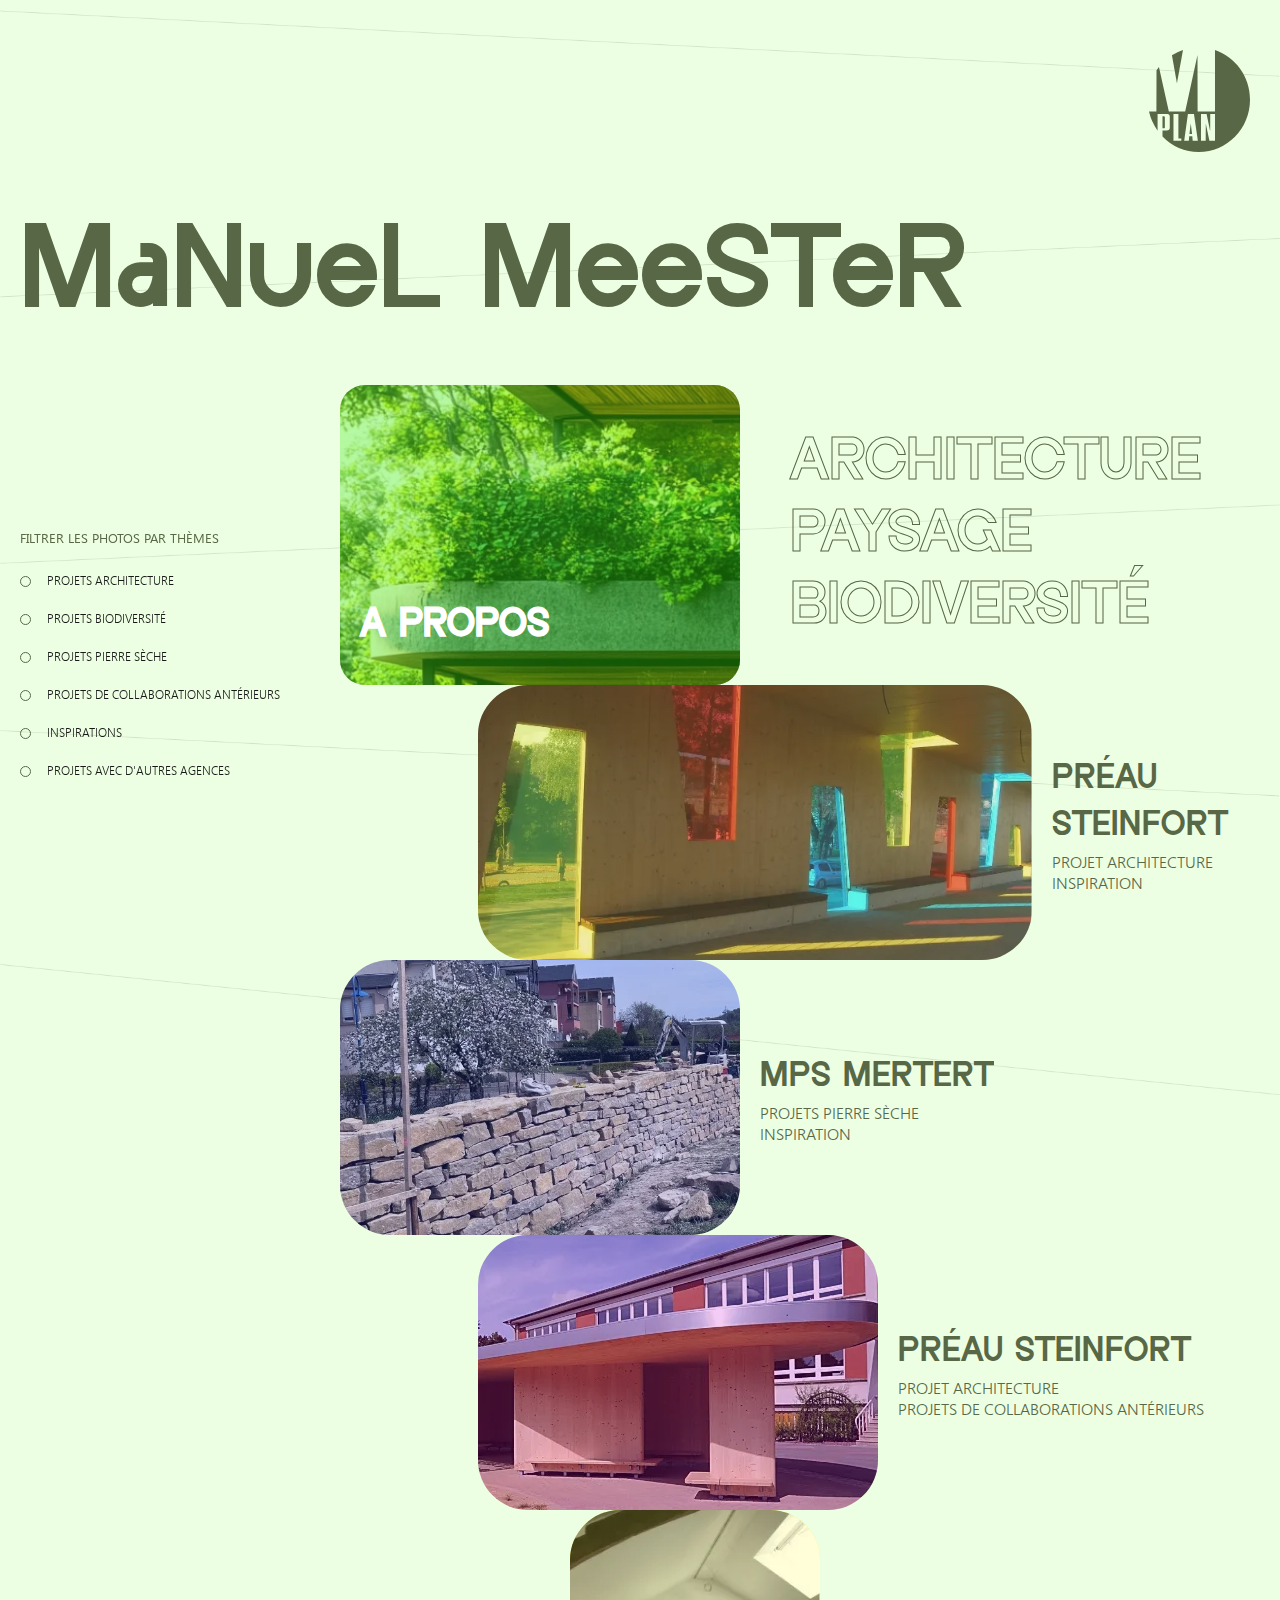
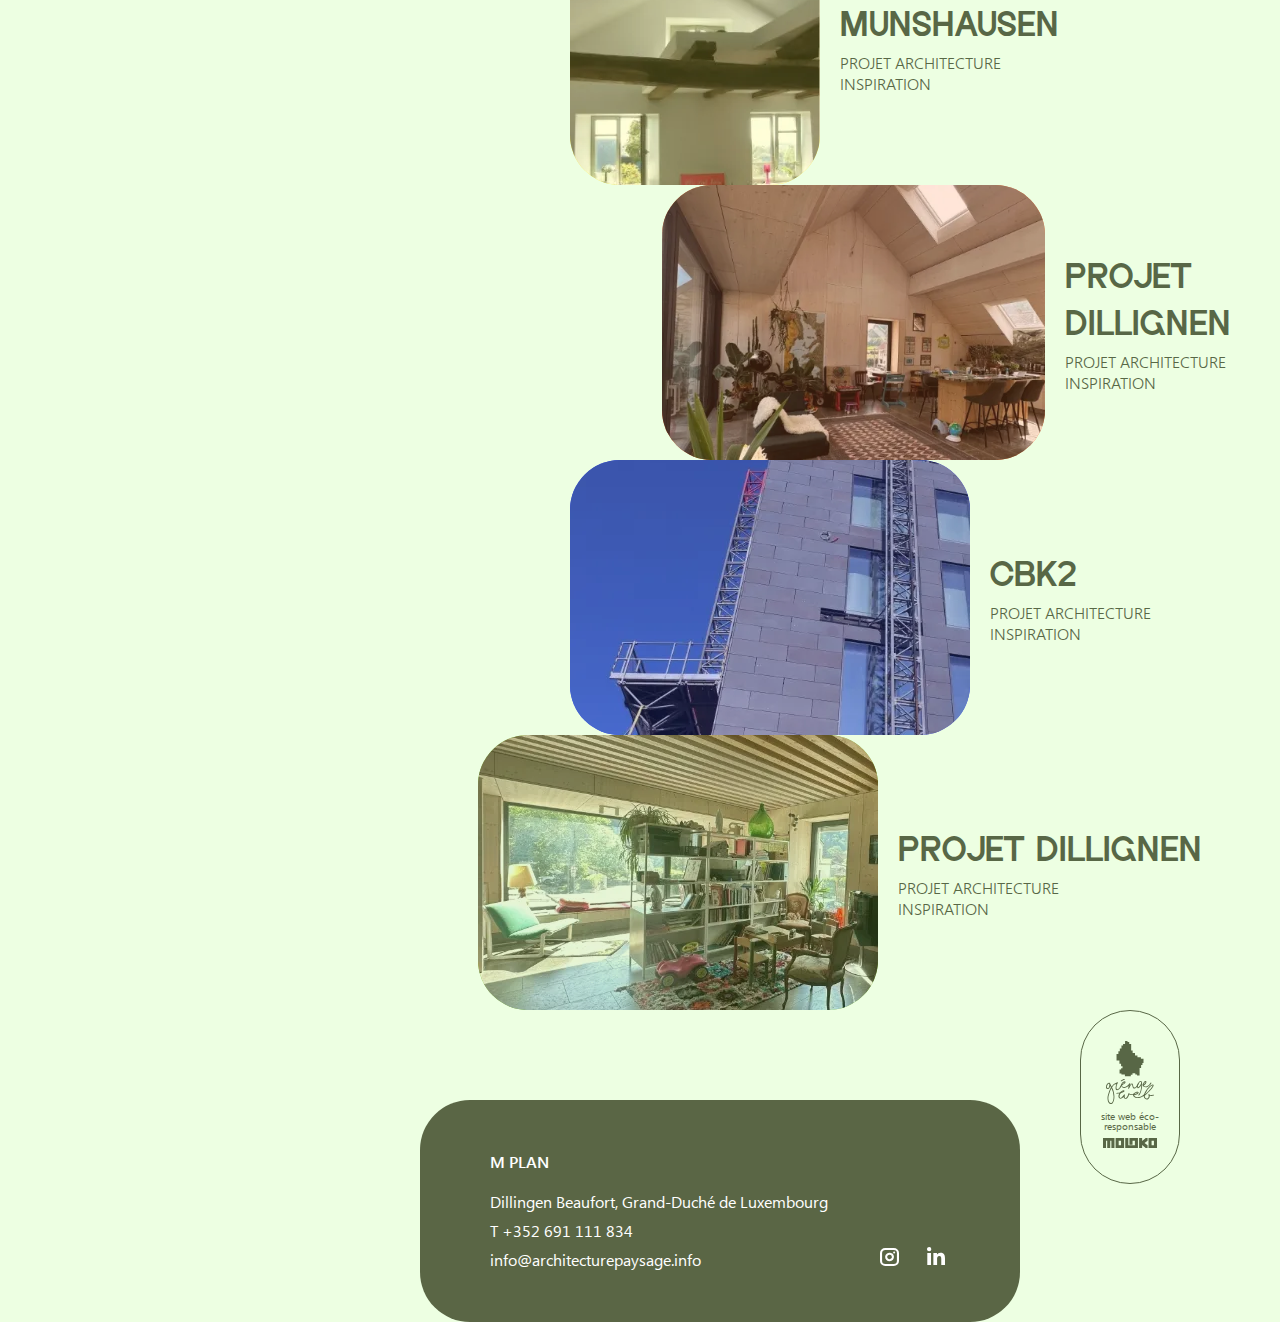
==== commit c3a8bd5f: "Add files via upload" ====
--- a/index.html
+++ b/index.html
@@ -191,7 +191,7 @@
                 </div>
               </div>
               <ul class="hero__cards">
-                <li class="hero__card-item" data-category="1 2">
+                <li class="hero__card-item style-1" data-category="1 2">
                   <a class="hero__img-wrapper" href="info-page.html" style="background-color: #bdcc96">
                     <img
                       class="hero__cards-img lazy-img"
@@ -209,7 +209,7 @@
                   </div>
                 </li>
 
-                <li class="hero__card-item" data-category="3">
+                <li class="hero__card-item style-2" data-category="3">
                   <a class="hero__img-wrapper" href="info-page.html" style="background-color: #3a4eff">
                     <img
                       class="hero__cards-img lazy-img"
@@ -227,7 +227,7 @@
                   </div>
                 </li>
 
-                <li class="hero__card-item" data-category="2">
+                <li class="hero__card-item style-3" data-category="2">
                   <a class="hero__img-wrapper" href="info-page.html" style="background-color: #cd00cd">
                     <img
                       class="hero__cards-img lazy-img"
@@ -245,7 +245,7 @@
                   </div>
                 </li>
 
-                <li class="hero__card-item" data-category="4">
+                <li class="hero__card-item style-4" data-category="4">
                   <a class="hero__img-wrapper" href="info-page.html" style="background-color: #fff83a">
                     <img
                       class="hero__cards-img lazy-img"
@@ -263,7 +263,7 @@
                   </div>
                 </li>
 
-                <li class="hero__card-item" data-category="5">
+                <li class="hero__card-item style-1" data-category="5">
                   <a class="hero__img-wrapper" href="info-page.html" style="background-color: #ff7c3a">
                     <img
                       class="hero__cards-img lazy-img"
@@ -281,7 +281,7 @@
                   </div>
                 </li>
 
-                <li class="hero__card-item" data-category="6">
+                <li class="hero__card-item style-2" data-category="6">
                   <a class="hero__img-wrapper" href="info-page.html" style="background-color: #3a4eff">
                     <img
                       class="hero__cards-img lazy-img"
@@ -299,7 +299,7 @@
                   </div>
                 </li>
 
-                <li class="hero__card-item" data-category="4 5">
+                <li class="hero__card-item style-3" data-category="4 5">
                   <a class="hero__img-wrapper" href="info-page.html" style="background-color: #85cb32">
                     <img
                       class="hero__cards-img lazy-img"
--- a/styles.css
+++ b/styles.css
@@ -1,2 +1,2363 @@
-@font-face{font-family:"Gendy";src:url(6b6e80905d60f8014c19.woff2) format("woff2"),url(b4cb1d55ab73973c3e60.woff) format("woff");font-weight:400;font-style:normal;font-display:swap}@font-face{font-family:"Segoe UI";src:url(b115cb2cc7620e972661.woff2) format("woff2"),url(6025459259e49a5b53de.woff) format("woff");font-weight:200;font-style:normal;font-display:swap}@font-face{font-family:"Segoe UI";src:url(8b67cb1945859499cc08.woff2) format("woff2"),url(2b49ae1f85c726ac570e.woff) format("woff");font-weight:300;font-style:normal;font-display:swap}@font-face{font-family:"Segoe UI";src:url(a8b8657ebede05f16bae.woff2) format("woff2"),url(f9d072ec3d5c7d9956d2.woff) format("woff");font-weight:400;font-style:normal;font-display:swap}@font-face{font-family:"Segoe UI";src:url(aaed3f515c66146622e7.woff2) format("woff2"),url(abaaa98155d53c0b454c.woff) format("woff");font-weight:600;font-style:normal;font-display:swap}@font-face{font-family:"Segoe UI";src:url(c896e4afc36ba3635b3a.woff2) format("woff2"),url(396319bfefa14eeb05a3.woff) format("woff");font-weight:700;font-style:normal;font-display:swap}*{margin:0;padding:0;box-sizing:border-box}button,input,textarea,select{font:inherit}ul,ol{list-style:none}a{text-decoration:none;color:inherit}button,input,textarea,select{outline:none}img{max-width:100%;height:auto;display:block}body{line-height:1.5;-webkit-font-smoothing:antialiased}.header{display:flex;justify-content:center;margin:50px 0;font-weight:500;font-size:20px;line-height:100%;z-index:1}.header__container{width:100%;display:flex;justify-content:space-between;align-items:end}@media(max-width: 768px){.header__container{flex-direction:column-reverse}}.header__main-btn{background-color:#586746;cursor:pointer;border:none;border-radius:15px;padding:5px 30px;height:fit-content;color:#fff;font-size:14px;line-height:120%;transition:all .3s}@media(max-width: 768px){.header__main-btn{margin-right:auto}}.header__main-btn:hover{background-color:#3a6645}@media(max-width: 1024px){.header{font-size:16px;margin:50px 0 60px}}@media(max-width: 768px){.header{margin:30px 0 10px}}.logo{transition:all .3s}.logo:hover{scale:105%}.logo__img{height:102px}.header-main{margin-left:auto;display:flex;justify-content:end}.footer{margin:0 50px}@media(max-width: 1024px){.footer{margin:0 20px}}@media(max-width: 560px){.footer{margin:0}}@media(max-width: 768px){.footer__custom{margin-bottom:60px}}.footer__inner{width:100%;display:flex;align-items:start;justify-content:end;gap:60px}@media(max-width: 768px){.footer__inner{flex-direction:column;gap:50px;align-items:center}}.footer__logo-main{max-width:80px;border-radius:15px;overflow:hidden}.footer__container{background-color:#5a6645;color:#fff;padding:50px 70px;border-radius:50px;width:100%;max-width:840px;margin-top:90px;display:flex;justify-content:space-between;align-items:end;gap:20px;font-family:"Segoe UI",sans-serif}@media(max-width: 768px){.footer__container{flex-direction:column;align-items:center;padding:40px 50px}}.footer__socials{display:flex;align-items:center;gap:18px}.footer__socials-link{padding:5px;border-radius:10px;transition:all .3s}.footer__socials-link:hover{background-color:#32f10e}.footer__socials-link--2{margin-bottom:2px}.footer__bottom{display:flex;justify-content:space-between;align-items:center}.footer__socials-mail{color:#fff;transition:all .3s}.footer__socials-mail:hover{color:#fff200}.footer__socials-mail:active{color:rgba(123,93,214,.5647058824)}.footer__dev-logo{display:flex;gap:7px;flex-direction:column;padding:30px 15px 35px 15px;border-radius:50px;border:1px solid #586746;max-width:100px;font-family:"Segoe UI",sans-serif;text-align:center;font-size:10px;line-height:100%}.footer__dev-img--top{max-width:48px}.footer__dev-img{max-width:54px}.footer__dev-link{display:flex;flex-direction:column;align-items:center;transition:all .3s}.footer__dev-link:hover{scale:105%}.footer__dev-link--bottom{display:flex;flex-direction:column;align-items:center;gap:7px}.footer__info{font-weight:400;display:flex;flex-direction:column;gap:16px}@media(max-width: 768px){.footer__info{text-align:center}}.footer__info-links{display:flex;flex-direction:column;gap:5px}.footer__info-title{font-weight:600}.hero{position:relative;flex-grow:1;min-height:calc(100dvh - 426px)}.hero__img-wrapper{cursor:pointer;display:flex;width:100%;height:275px;border-radius:50px;overflow:hidden;position:relative}@media(max-width: 560px){.hero__img-wrapper{border-radius:25px}}.hero__img-wrapper::after{content:"";position:absolute;width:100%;height:100%;top:0;left:0;opacity:.2;background-color:inherit;pointer-events:none;transition:all .3s}.hero__img-wrapper:hover .hero__cards-img{scale:110%}.hero__img-wrapper:hover::after{opacity:0}.hero__img-wrapper:active .hero__cards-img{scale:100%}.hero__img-wrapper:active::after{opacity:.5}.hero__img-wrapper:focus .hero__cards-img{scale:105%}.hero__img-wrapper:focus::after{opacity:.1}.hero__card-item{display:flex;align-items:center;gap:20px;transition:all .5s ease}.hero__card-item-visible{z-index:1;opacity:1;transform:scale(1);display:flex;transition:all .5s ease}.hero__card-item-hidden{z-index:-1;opacity:0;height:0;transform:scale(0);pointer-events:none;margin-bottom:0;position:absolute;z-index:-10;transition:all .5s ease}.hero__cards-wrapper{width:100%;display:flex;flex-direction:column}@media(max-width: 768px){.hero__cards-wrapper{align-items:center}}.hero__cards-img{object-fit:cover;width:100%;height:100%;transition:scale .3s}.hero__decor-uppercase{color:#586746;text-transform:uppercase}.hero__outlined-text{font-size:80px;font-weight:400;line-height:120%;text-transform:uppercase;color:rgba(0,0,0,0);-webkit-text-stroke:1px #586746}@media(max-width: 1400px){.hero__outlined-text{font-size:60px}}@media(max-width: 768px){.hero__outlined-text{font-size:41px}}.hero__main-title{color:#586746;font-weight:400;margin-bottom:39px;font-size:120px;line-height:120%}@media(max-width: 1024px){.hero__main-title{font-size:60px;margin-bottom:20px}}@media(max-width: 768px){.hero__main-title{margin-bottom:0}}.hero__filters-wrapper{z-index:10;background-color:#edffe2 !important;display:none !important}@media(max-width: 768px){.hero__filters-wrapper{width:100%;position:fixed !important;bottom:0;top:auto !important;display:flex !important;justify-content:center}}@media(max-width: 1024px){.hero__filters-mobile{display:flex !important}}.hero__filters-container{width:100%;max-width:280px;min-width:280px;z-index:10}@media(max-width: 1024px){.hero__filters-container{display:none}}.hero__filters{font-family:"Segoe UI",sans-serif;font-weight:400;padding:20px 0;max-height:50dvh;position:fixed;display:flex;flex-direction:column;gap:15px;bottom:10%;margin-bottom:0;height:fit-content;width:max-content;transition:all .3s}.hero__filters--lg{display:none}@media(max-width: 1024px){.hero__filters--lg{position:relative !important;display:flex !important;padding:0 !important;margin:20px 0 !important;top:auto;transform:translateY(0)}}@media(max-width: 768px){.hero__filters--lg{display:none !important}}@media(max-width: 1024px){.hero__filters{position:relative;margin:0;top:0;transform:translateY(0);padding:0;display:none}}.hero__filters-head{display:flex;gap:10px;align-items:center}.hero__filters-btn{padding:10px;cursor:pointer;background-color:rgba(0,0,0,0);border:none;transition:all .3s}.hero__filters-btn:hover{scale:110%}.hero__filter-list{width:max-content;display:flex;flex-direction:column;height:auto;opacity:1;transform:scaleY(1);transform-origin:top;transition:opacity .3s ease,transform .3s ease,max-height .3s ease;max-height:500px;overflow:hidden}@media(max-width: 768px){.hero__filter-list{opacity:0;transform:scaleY(0);max-height:0}}.hero__filters-hiden{padding-top:20px;opacity:1;transform:scaleY(1);max-height:500px}.hero__btn-rotate{rotate:-180deg}.hero__filters-item{font-weight:300;color:#171817}.hero__filters-title{width:max-content;font-weight:400;font-size:13px}.hero__label{padding:10px 0;width:fit-content;font-size:12px;display:flex;align-items:center;cursor:pointer;transition:all .3s}.hero__label:hover,.hero__label:active,.hero__label:focus{color:#5aaf4a}.hero__label:hover .hero__radio-btn,.hero__label:active .hero__radio-btn,.hero__label:focus .hero__radio-btn{position:relative}.hero__label:hover .hero__radio-btn::before,.hero__label:active .hero__radio-btn::before,.hero__label:focus .hero__radio-btn::before{content:"";position:absolute;border-radius:50%}.hero__filters-input{display:none}.hero__filters-input:checked+.hero__radio-btn{position:relative;transition:all .3s}.hero__filters-input:checked+.hero__radio-btn::before{content:"";position:absolute;min-width:11px;width:11px;height:11px;background-color:#5aaf4a;border-radius:50%;transition:all .3s}.hero__radio-btn{min-width:11px;width:11px;height:11px;border:1px solid #586746;border-radius:50%;display:flex;align-items:center;justify-content:center;margin-right:16px;transition:all .3s}.hero__container{height:100%;max-width:1600px;padding:0 20px;margin:0 auto}.hero__cards-info{width:max-content;display:flex;flex-direction:column;gap:5px;max-width:350px}@media(max-width: 768px){.hero__cards-info{text-align:center}}.hero__params-list{font-family:"Segoe UI",sans-serif;display:flex;flex-direction:column;gap:5px}.hero__cards-title{text-transform:uppercase;font-size:35px;font-weight:400;line-height:47px;display:-webkit-box;-webkit-line-clamp:3;line-clamp:3;-webkit-box-orient:vertical;overflow:hidden;text-overflow:ellipsis}.hero__params-text{text-transform:uppercase;font-size:16px;line-height:100%;font-weight:300;display:-webkit-box;-webkit-line-clamp:3;line-clamp:3;-webkit-box-orient:vertical;overflow:hidden;text-overflow:ellipsis}.hero__cards{width:100%;display:flex;flex-direction:column}@media(max-width: 768px){.hero__cards{gap:45px}}.hero__wrapper{height:100%;position:relative;display:flex;gap:40px}@media(max-width: 1024px){.hero__wrapper{flex-direction:column;gap:30px}}@media(max-width: 768px){.hero__wrapper{gap:20px}}.hero__main-card{position:relative;display:flex;align-items:center;gap:50px;font-size:48px}@media(max-width: 768px){.hero__main-card{flex-direction:column;gap:5px;margin-bottom:40px;width:100%}}.hero__card-decor{display:block;font-size:40px;font-weight:600;color:#fff;position:absolute;bottom:10%;left:5%;z-index:2}.hero__bg-box{position:relative;width:fit-content;max-width:400px;min-width:200px;width:100%;height:300px;background-size:60%;background-position:center;background-repeat:no-repeat;background-attachment:fixed;overflow:auto;border-radius:25px}@media(max-width: 1024px){.hero__bg-box{background-position:0}}@media(max-width: 768px){.hero__bg-box{background-size:contain;background-position:top}}.hero__bg-box::after{position:absolute;content:"";top:0;left:0;width:100%;height:100%;opacity:.36;background-color:#32f10e;transition:all .3s;z-index:0}.hero__bg-box:hover::after{opacity:.7}.style-1{margin-left:15%}@media(max-width: 768px){.style-1{margin-left:0;flex-direction:column}}.style-1 .hero__img-wrapper{max-width:690px !important}@media(max-width: 560px){.style-1 .hero__img-wrapper{height:160px !important;max-width:100% !important;width:100% !important}}.style-2{margin-left:0}@media(max-width: 768px){.style-2{margin-left:0;flex-direction:column}}.style-2 .hero__img-wrapper{max-width:400px !important}@media(max-width: 560px){.style-2 .hero__img-wrapper{max-width:100% !important;width:100% !important}}.style-3{margin-left:15%}@media(max-width: 768px){.style-3{margin-left:0;flex-direction:column}}.style-3 .hero__img-wrapper{max-width:400px !important}@media(max-width: 560px){.style-3 .hero__img-wrapper{height:441px !important;max-width:100% !important;width:100% !important}}.style-4{margin-left:35%}@media(max-width: 768px){.style-4{margin-left:0;flex-direction:column}}.style-4 .hero__img-wrapper{max-width:250px !important}@media(max-width: 560px){.style-4 .hero__img-wrapper{height:160px !important;max-width:100% !important;width:100% !important}}.about__body{background-color:#f1fff3}.about__list{display:flex;flex-direction:column;gap:20px}.about__list-item{display:flex;flex-direction:column}.about__list-item--custom{flex-direction:row;gap:50px}@media(max-width: 1024px){.about__list-item--custom{gap:10px}}@media(max-width: 768px){.about__list-item--custom{gap:0;flex-direction:column}}.about__ref-list{width:100%;display:flex;flex-wrap:wrap;gap:50px}@media(max-width: 1024px){.about__ref-list{gap:30px;align-items:center;justify-items:center}}@media(max-width: 768px){.about__ref-list{gap:20px}}@media(max-width: 560px){.about__ref-list{gap:15px}}.about__ref-item{overflow:hidden;position:relative;height:130px;width:fit-content;border-radius:10px;transition:all .3s}@media(max-width: 768px){.about__ref-item{height:120px}}.about__ref-item::after{position:absolute;content:"";top:0;left:0;width:100%;height:100%;background-color:rgba(0,0,0,0);z-index:1;pointer-events:none;transition:all .3s}.about__ref-item:hover{scale:105%}.about__ref-item:hover::after{background-color:#586746;opacity:.5}.about__ref-link{display:flex;justify-content:center;align-items:center;width:100%;height:100%}.about__ref-img{height:100%}.about__title{font-size:35px;margin-bottom:26px;font-weight:300;text-transform:uppercase;width:100%;max-width:fit-content}.about__text{font-size:16px;margin-left:90px;max-width:741px;font-family:"Segoe UI",sans-serif}@media(max-width: 1024px){.about__text{margin-left:20px}}.about__wrapper{display:flex;flex-direction:column;max-width:100%}.info__body{background-color:#f6fff1 !important}.info{position:relative}.info__photo-wrap{width:100%}.info__main-top{display:flex;gap:66px;margin-bottom:36px}@media(max-width: 768px){.info__main-top{flex-direction:column}}.info__left-head{width:100%;max-width:620px}.info__right{display:flex;flex-direction:column;gap:35px;width:100%}.info__right-img{object-fit:cover;width:100%;height:100%}.info__right-item{position:relative;border-radius:25px;overflow:hidden;width:fit-content !important;max-height:490px}.info__right-fancy{width:fit-content}.info__main-img{position:relative;border-radius:25px;overflow:hidden;width:auto;max-height:490px;max-width:100%;height:auto;display:block;object-fit:contain}.info__left{width:100%;display:flex;flex-direction:column;gap:20px;max-width:620px}.info__left-head{display:flex;flex-direction:column;gap:6px}.info__param-list{display:flex;flex-direction:column;gap:0}.info__left-item{font-family:"Segoe UI",sans-serif;font-size:12px}.info__left-title{text-transform:uppercase;font-size:16px;font-weight:600}.info__left-text{font-size:16px;font-weight:300}.info__left-list{display:flex;flex-direction:column;gap:20px}.info__left-item{display:flex;flex-direction:column;gap:20px}.info__list-item{display:flex;flex-direction:column}.info__list-item--custom{flex-direction:row;gap:50px}.info__title{font-size:60px;font-weight:500;text-transform:uppercase}@media(max-width: 768px){.info__title{font-size:38px}}.info__wrapper{width:100%;display:flex;gap:66px}@media(max-width: 768px){.info__wrapper{flex-direction:column}}html,body{height:100%;margin:0;scroll-behavior:smooth}body{position:relative;display:flex;flex-direction:column;min-height:100dvh;height:fit-content;max-width:100vw !important;font-family:"Gendy",sans-serif;font-weight:400;background-color:#edffe2;color:#586746;overflow-x:hidden}body.main__body{position:relative}body.main__body{background-image:url(ebd51812d8a504cce8d0.png);background-size:cover;background-position:center;background-repeat:no-repeat;background-attachment:fixed;will-change:background-position;transition:background-position .2s ease-out}@media(max-width: 768px){body.main__body{background-image:none}}body .line{content:"";position:absolute;top:0;height:100%;right:50%;width:1px;rotate:5deg;background-color:rgba(0,0,0,.1);z-index:-1}@media(max-width: 768px){body .line{display:none}}body .line--1{right:15%}body .line--2{right:30%;rotate:10deg}body .line--3{right:40%}main{flex-grow:1;display:flex;flex-direction:column}.container{max-width:1600px;width:100%;margin:0 auto;padding:0 30px}.no-scroll{overflow:hidden;height:100vh}.lazy-img{opacity:0;transition:all .5s ease-in-out}.lazy-img.loaded{opacity:1}.scroll-top-btn{z-index:5;position:fixed;bottom:0;right:20px;width:40px;height:40px;background:rgba(0,0,0,0);color:#5a6645;border:none;border-radius:50%;font-size:24px;cursor:pointer;opacity:0;visibility:hidden;transition:all .3s}.scroll-top-btn.show{opacity:1;visibility:visible;transform:scale(1)}.scroll-top-btn:hover{background:#5a6645;color:#edffe2}
-:root{--f-spinner-width: 36px;--f-spinner-height: 36px;--f-spinner-color-1: rgba(0, 0, 0, 0.1);--f-spinner-color-2: rgba(17, 24, 28, 0.8);--f-spinner-stroke: 2.75}.f-spinner{margin:auto;padding:0;width:var(--f-spinner-width);height:var(--f-spinner-height)}.f-spinner svg{width:100%;height:100%;vertical-align:top;animation:f-spinner-rotate 2s linear infinite}.f-spinner svg *{stroke-width:var(--f-spinner-stroke);fill:none}.f-spinner svg *:first-child{stroke:var(--f-spinner-color-1)}.f-spinner svg *:last-child{stroke:var(--f-spinner-color-2);animation:f-spinner-dash 2s ease-in-out infinite}@keyframes f-spinner-rotate{100%{transform:rotate(360deg)}}@keyframes f-spinner-dash{0%{stroke-dasharray:1,150;stroke-dashoffset:0}50%{stroke-dasharray:90,150;stroke-dashoffset:-35}100%{stroke-dasharray:90,150;stroke-dashoffset:-124}}.f-throwOutUp{animation:var(--f-throw-out-duration, 0.175s) ease-out both f-throwOutUp}.f-throwOutDown{animation:var(--f-throw-out-duration, 0.175s) ease-out both f-throwOutDown}@keyframes f-throwOutUp{to{transform:translate3d(0, calc(var(--f-throw-out-distance, 150px) * -1), 0);opacity:0}}@keyframes f-throwOutDown{to{transform:translate3d(0, var(--f-throw-out-distance, 150px), 0);opacity:0}}.f-zoomInUp{animation:var(--f-transition-duration, 0.2s) ease .1s both f-zoomInUp}.f-zoomOutDown{animation:var(--f-transition-duration, 0.2s) ease both f-zoomOutDown}@keyframes f-zoomInUp{from{transform:scale(0.975) translate3d(0, 16px, 0);opacity:0}to{transform:scale(1) translate3d(0, 0, 0);opacity:1}}@keyframes f-zoomOutDown{to{transform:scale(0.975) translate3d(0, 16px, 0);opacity:0}}.f-fadeIn{animation:var(--f-transition-duration, 0.2s) var(--f-transition-easing, ease) var(--f-transition-delay, 0s) both f-fadeIn;z-index:2}.f-fadeOut{animation:var(--f-transition-duration, 0.2s) var(--f-transition-easing, ease) var(--f-transition-delay, 0s) both f-fadeOut;z-index:1}@keyframes f-fadeIn{0%{opacity:0}100%{opacity:1}}@keyframes f-fadeOut{100%{opacity:0}}.f-fadeFastIn{animation:var(--f-transition-duration, 0.2s) ease-out both f-fadeFastIn;z-index:2}.f-fadeFastOut{animation:var(--f-transition-duration, 0.1s) ease-out both f-fadeFastOut;z-index:2}@keyframes f-fadeFastIn{0%{opacity:.75}100%{opacity:1}}@keyframes f-fadeFastOut{100%{opacity:0}}.f-fadeSlowIn{animation:var(--f-transition-duration, 0.5s) ease both f-fadeSlowIn;z-index:2}.f-fadeSlowOut{animation:var(--f-transition-duration, 0.5s) ease both f-fadeSlowOut;z-index:1}@keyframes f-fadeSlowIn{0%{opacity:0}100%{opacity:1}}@keyframes f-fadeSlowOut{100%{opacity:0}}.f-crossfadeIn{animation:var(--f-transition-duration, 0.2s) ease-out both f-crossfadeIn;z-index:2}.f-crossfadeOut{animation:calc(var(--f-transition-duration, 0.2s)*.5) linear .1s both f-crossfadeOut;z-index:1}@keyframes f-crossfadeIn{0%{opacity:0}100%{opacity:1}}@keyframes f-crossfadeOut{100%{opacity:0}}.f-slideIn.from-next{animation:var(--f-transition-duration, 0.85s) cubic-bezier(0.16, 1, 0.3, 1) f-slideInNext}.f-slideIn.from-prev{animation:var(--f-transition-duration, 0.85s) cubic-bezier(0.16, 1, 0.3, 1) f-slideInPrev}.f-slideOut.to-next{animation:var(--f-transition-duration, 0.85s) cubic-bezier(0.16, 1, 0.3, 1) f-slideOutNext}.f-slideOut.to-prev{animation:var(--f-transition-duration, 0.85s) cubic-bezier(0.16, 1, 0.3, 1) f-slideOutPrev}@keyframes f-slideInPrev{0%{transform:translateX(100%)}100%{transform:translate3d(0, 0, 0)}}@keyframes f-slideInNext{0%{transform:translateX(-100%)}100%{transform:translate3d(0, 0, 0)}}@keyframes f-slideOutNext{100%{transform:translateX(-100%)}}@keyframes f-slideOutPrev{100%{transform:translateX(100%)}}.f-classicIn.from-next{animation:var(--f-transition-duration, 0.85s) cubic-bezier(0.16, 1, 0.3, 1) f-classicInNext;z-index:2}.f-classicIn.from-prev{animation:var(--f-transition-duration, 0.85s) cubic-bezier(0.16, 1, 0.3, 1) f-classicInPrev;z-index:2}.f-classicOut.to-next{animation:var(--f-transition-duration, 0.85s) cubic-bezier(0.16, 1, 0.3, 1) f-classicOutNext;z-index:1}.f-classicOut.to-prev{animation:var(--f-transition-duration, 0.85s) cubic-bezier(0.16, 1, 0.3, 1) f-classicOutPrev;z-index:1}@keyframes f-classicInNext{0%{transform:translateX(-75px);opacity:0}100%{transform:translate3d(0, 0, 0);opacity:1}}@keyframes f-classicInPrev{0%{transform:translateX(75px);opacity:0}100%{transform:translate3d(0, 0, 0);opacity:1}}@keyframes f-classicOutNext{100%{transform:translateX(-75px);opacity:0}}@keyframes f-classicOutPrev{100%{transform:translateX(75px);opacity:0}}:root{--f-button-width: 40px;--f-button-height: 40px;--f-button-border: 0;--f-button-border-radius: 0;--f-button-color: #374151;--f-button-bg: #f8f8f8;--f-button-hover-bg: #e0e0e0;--f-button-active-bg: #d0d0d0;--f-button-shadow: none;--f-button-transition: all 0.15s ease;--f-button-transform: none;--f-button-svg-width: 20px;--f-button-svg-height: 20px;--f-button-svg-stroke-width: 1.5;--f-button-svg-fill: none;--f-button-svg-filter: none;--f-button-svg-disabled-opacity: 0.65}.f-button{display:flex;justify-content:center;align-items:center;box-sizing:content-box;position:relative;margin:0;padding:0;width:var(--f-button-width);height:var(--f-button-height);border:var(--f-button-border);border-radius:var(--f-button-border-radius);color:var(--f-button-color);background:var(--f-button-bg);box-shadow:var(--f-button-shadow);pointer-events:all;cursor:pointer;transition:var(--f-button-transition)}@media(hover: hover){.f-button:hover:not([disabled]){color:var(--f-button-hover-color);background-color:var(--f-button-hover-bg)}}.f-button:active:not([disabled]){background-color:var(--f-button-active-bg)}.f-button:focus:not(:focus-visible){outline:none}.f-button:focus-visible{outline:none;box-shadow:inset 0 0 0 var(--f-button-outline, 2px) var(--f-button-outline-color, var(--f-button-color))}.f-button svg{width:var(--f-button-svg-width);height:var(--f-button-svg-height);fill:var(--f-button-svg-fill);stroke:currentColor;stroke-width:var(--f-button-svg-stroke-width);stroke-linecap:round;stroke-linejoin:round;transition:opacity .15s ease;transform:var(--f-button-transform);filter:var(--f-button-svg-filter);pointer-events:none}.f-button[disabled]{cursor:default}.f-button[disabled] svg{opacity:var(--f-button-svg-disabled-opacity)}.f-carousel__nav .f-button.is-prev,.f-carousel__nav .f-button.is-next,.fancybox__nav .f-button.is-prev,.fancybox__nav .f-button.is-next{position:absolute;z-index:1}.is-horizontal .f-carousel__nav .f-button.is-prev,.is-horizontal .f-carousel__nav .f-button.is-next,.is-horizontal .fancybox__nav .f-button.is-prev,.is-horizontal .fancybox__nav .f-button.is-next{top:50%;transform:translateY(-50%)}.is-horizontal .f-carousel__nav .f-button.is-prev,.is-horizontal .fancybox__nav .f-button.is-prev{left:var(--f-button-prev-pos)}.is-horizontal .f-carousel__nav .f-button.is-next,.is-horizontal .fancybox__nav .f-button.is-next{right:var(--f-button-next-pos)}.is-horizontal.is-rtl .f-carousel__nav .f-button.is-prev,.is-horizontal.is-rtl .fancybox__nav .f-button.is-prev{left:auto;right:var(--f-button-next-pos)}.is-horizontal.is-rtl .f-carousel__nav .f-button.is-next,.is-horizontal.is-rtl .fancybox__nav .f-button.is-next{right:auto;left:var(--f-button-prev-pos)}.is-vertical .f-carousel__nav .f-button.is-prev,.is-vertical .f-carousel__nav .f-button.is-next,.is-vertical .fancybox__nav .f-button.is-prev,.is-vertical .fancybox__nav .f-button.is-next{top:auto;left:50%;transform:translateX(-50%)}.is-vertical .f-carousel__nav .f-button.is-prev,.is-vertical .fancybox__nav .f-button.is-prev{top:var(--f-button-next-pos)}.is-vertical .f-carousel__nav .f-button.is-next,.is-vertical .fancybox__nav .f-button.is-next{bottom:var(--f-button-next-pos)}.is-vertical .f-carousel__nav .f-button.is-prev svg,.is-vertical .f-carousel__nav .f-button.is-next svg,.is-vertical .fancybox__nav .f-button.is-prev svg,.is-vertical .fancybox__nav .f-button.is-next svg{transform:rotate(90deg)}.f-carousel__nav .f-button:disabled,.fancybox__nav .f-button:disabled{pointer-events:none}html.with-fancybox{width:auto;overflow:visible;scroll-behavior:auto}html.with-fancybox body{touch-action:none}html.with-fancybox body.hide-scrollbar{width:auto;margin-right:calc(var(--fancybox-body-margin, 0px) + var(--fancybox-scrollbar-compensate, 0px));overflow:hidden !important;overscroll-behavior-y:none}.fancybox__container{--fancybox-color: #dbdbdb;--fancybox-hover-color: #fff;--fancybox-bg: rgba(24, 24, 27, 0.98);--fancybox-slide-gap: 10px;--f-spinner-width: 50px;--f-spinner-height: 50px;--f-spinner-color-1: rgba(255, 255, 255, 0.1);--f-spinner-color-2: #bbb;--f-spinner-stroke: 3.65;position:fixed;top:0;left:0;bottom:0;right:0;direction:ltr;display:flex;flex-direction:column;box-sizing:border-box;margin:0;padding:0;color:#f8f8f8;-webkit-tap-highlight-color:rgba(0, 0, 0, 0);overflow:visible;z-index:var(--fancybox-zIndex, 1050);outline:none;transform-origin:top left;-webkit-text-size-adjust:100%;-moz-text-size-adjust:none;-ms-text-size-adjust:100%;text-size-adjust:100%;overscroll-behavior-y:contain}.fancybox__container *,.fancybox__container *::before,.fancybox__container *::after{box-sizing:inherit}.fancybox__container::backdrop{background-color:rgba(0, 0, 0, 0)}.fancybox__backdrop{position:fixed;top:0;left:0;bottom:0;right:0;z-index:-1;background:var(--fancybox-bg);opacity:var(--fancybox-opacity, 1);will-change:opacity}.fancybox__carousel{position:relative;box-sizing:border-box;flex:1;min-height:0;z-index:10;overflow-y:visible;overflow-x:clip}.fancybox__viewport{width:100%;height:100%}.fancybox__viewport.is-draggable{cursor:move;cursor:grab}.fancybox__viewport.is-dragging{cursor:move;cursor:grabbing}.fancybox__track{display:flex;margin:0 auto;height:100%}.fancybox__slide{flex:0 0 auto;position:relative;display:flex;flex-direction:column;align-items:center;width:100%;height:100%;margin:0 var(--fancybox-slide-gap) 0 0;padding:4px;overflow:auto;overscroll-behavior:contain;transform:translate3d(0, 0, 0);backface-visibility:hidden}.fancybox__container:not(.is-compact) .fancybox__slide.has-close-btn{padding-top:40px}.fancybox__slide.has-iframe,.fancybox__slide.has-video,.fancybox__slide.has-html5video{overflow:hidden}.fancybox__slide.has-image{overflow:hidden}.fancybox__slide.has-image.is-animating,.fancybox__slide.has-image.is-selected{overflow:visible}.fancybox__slide::before,.fancybox__slide::after{content:"";flex:0 0 0;margin:auto}.fancybox__backdrop:empty,.fancybox__viewport:empty,.fancybox__track:empty,.fancybox__slide:empty{display:block}.fancybox__content{align-self:center;display:flex;flex-direction:column;position:relative;margin:0;padding:2rem;max-width:100%;color:var(--fancybox-content-color, #374151);background:var(--fancybox-content-bg, #fff);cursor:default;border-radius:0;z-index:20}.is-loading .fancybox__content{opacity:0}.is-draggable .fancybox__content{cursor:move;cursor:grab}.can-zoom_in .fancybox__content{cursor:zoom-in}.can-zoom_out .fancybox__content{cursor:zoom-out}.is-dragging .fancybox__content{cursor:move;cursor:grabbing}.fancybox__content [data-selectable],.fancybox__content [contenteditable]{cursor:auto}.fancybox__slide.has-image>.fancybox__content{padding:0;background:rgba(0, 0, 0, 0);min-height:1px;background-repeat:no-repeat;background-size:contain;background-position:center center;transition:none;transform:translate3d(0, 0, 0);backface-visibility:hidden}.fancybox__slide.has-image>.fancybox__content>picture>img{width:100%;height:auto;max-height:100%}.is-animating .fancybox__content,.is-dragging .fancybox__content{will-change:transform,width,height}.fancybox-image{margin:auto;display:block;width:100%;height:100%;min-height:0;object-fit:contain;user-select:none;filter:blur(0px)}.fancybox__caption{align-self:center;max-width:100%;flex-shrink:0;margin:0;padding:14px 0 4px 0;overflow-wrap:anywhere;line-height:1.375;color:var(--fancybox-color, currentColor);opacity:var(--fancybox-opacity, 1);cursor:auto;visibility:visible}.is-loading .fancybox__caption,.is-closing .fancybox__caption{opacity:0;visibility:hidden}.is-compact .fancybox__caption{padding-bottom:0}.f-button.is-close-btn{--f-button-svg-stroke-width: 2;position:absolute;top:0;right:8px;z-index:40}.fancybox__content>.f-button.is-close-btn{--f-button-width: 34px;--f-button-height: 34px;--f-button-border-radius: 4px;--f-button-color: var(--fancybox-color, #fff);--f-button-hover-color: var(--fancybox-color, #fff);--f-button-bg: transparent;--f-button-hover-bg: transparent;--f-button-active-bg: transparent;--f-button-svg-width: 22px;--f-button-svg-height: 22px;position:absolute;top:-38px;right:0;opacity:.75}.is-loading .fancybox__content>.f-button.is-close-btn{visibility:hidden}.is-zooming-out .fancybox__content>.f-button.is-close-btn{visibility:hidden}.fancybox__content>.f-button.is-close-btn:hover{opacity:1}.fancybox__footer{padding:0;margin:0;position:relative}.fancybox__footer .fancybox__caption{width:100%;padding:24px;opacity:var(--fancybox-opacity, 1);transition:all .25s ease}.is-compact .fancybox__footer{position:absolute;bottom:0;left:0;right:0;z-index:20;background:rgba(24, 24, 27, 0.5)}.is-compact .fancybox__footer .fancybox__caption{padding:12px}.is-compact .fancybox__content>.f-button.is-close-btn{--f-button-border-radius: 50%;--f-button-color: #fff;--f-button-hover-color: #fff;--f-button-outline-color: #000;--f-button-bg: rgba(0, 0, 0, 0.6);--f-button-active-bg: rgba(0, 0, 0, 0.6);--f-button-hover-bg: rgba(0, 0, 0, 0.6);--f-button-svg-width: 18px;--f-button-svg-height: 18px;--f-button-svg-filter: none;top:5px;right:5px}.fancybox__nav{--f-button-width: 50px;--f-button-height: 50px;--f-button-border: 0;--f-button-border-radius: 50%;--f-button-color: var(--fancybox-color);--f-button-hover-color: var(--fancybox-hover-color);--f-button-bg: transparent;--f-button-hover-bg: rgba(24, 24, 27, 0.3);--f-button-active-bg: rgba(24, 24, 27, 0.5);--f-button-shadow: none;--f-button-transition: all 0.15s ease;--f-button-transform: none;--f-button-svg-width: 26px;--f-button-svg-height: 26px;--f-button-svg-stroke-width: 2.5;--f-button-svg-fill: none;--f-button-svg-filter: drop-shadow(1px 1px 1px rgba(24, 24, 27, 0.5));--f-button-svg-disabled-opacity: 0.65;--f-button-next-pos: 1rem;--f-button-prev-pos: 1rem;opacity:var(--fancybox-opacity, 1)}.fancybox__nav .f-button:before{position:absolute;content:"";top:-30px;right:-20px;left:-20px;bottom:-30px;z-index:1}.is-idle .fancybox__nav{animation:.15s ease-out both f-fadeOut}.is-idle.is-compact .fancybox__footer{pointer-events:none;animation:.15s ease-out both f-fadeOut}.fancybox__slide>.f-spinner{position:absolute;top:50%;left:50%;margin:var(--f-spinner-top, calc(var(--f-spinner-width) * -0.5)) 0 0 var(--f-spinner-left, calc(var(--f-spinner-height) * -0.5));z-index:30;cursor:pointer}.fancybox-protected{position:absolute;top:0;left:0;right:0;bottom:0;z-index:40;user-select:none}.fancybox-ghost{position:absolute;top:0;left:0;width:100%;height:100%;min-height:0;object-fit:contain;z-index:40;user-select:none;pointer-events:none}.fancybox-focus-guard{outline:none;opacity:0;position:fixed;pointer-events:none}.fancybox__container:not([aria-hidden]){opacity:0}.fancybox__container.is-animated[aria-hidden=false]>*:not(.fancybox__backdrop,.fancybox__carousel),.fancybox__container.is-animated[aria-hidden=false] .fancybox__carousel>*:not(.fancybox__viewport),.fancybox__container.is-animated[aria-hidden=false] .fancybox__slide>*:not(.fancybox__content){animation:var(--f-interface-enter-duration, 0.25s) ease .1s backwards f-fadeIn}.fancybox__container.is-animated[aria-hidden=false] .fancybox__backdrop{animation:var(--f-backdrop-enter-duration, 0.35s) ease backwards f-fadeIn}.fancybox__container.is-animated[aria-hidden=true]>*:not(.fancybox__backdrop,.fancybox__carousel),.fancybox__container.is-animated[aria-hidden=true] .fancybox__carousel>*:not(.fancybox__viewport),.fancybox__container.is-animated[aria-hidden=true] .fancybox__slide>*:not(.fancybox__content){animation:var(--f-interface-exit-duration, 0.15s) ease forwards f-fadeOut}.fancybox__container.is-animated[aria-hidden=true] .fancybox__backdrop{animation:var(--f-backdrop-exit-duration, 0.35s) ease forwards f-fadeOut}.has-iframe .fancybox__content,.has-map .fancybox__content,.has-pdf .fancybox__content,.has-youtube .fancybox__content,.has-vimeo .fancybox__content,.has-html5video .fancybox__content{max-width:100%;flex-shrink:1;min-height:1px;overflow:visible}.has-iframe .fancybox__content,.has-map .fancybox__content,.has-pdf .fancybox__content{width:calc(100% - 120px);height:90%}.fancybox__container.is-compact .has-iframe .fancybox__content,.fancybox__container.is-compact .has-map .fancybox__content,.fancybox__container.is-compact .has-pdf .fancybox__content{width:100%;height:100%}.has-youtube .fancybox__content,.has-vimeo .fancybox__content,.has-html5video .fancybox__content{width:960px;height:540px;max-width:100%;max-height:100%}.has-map .fancybox__content,.has-pdf .fancybox__content,.has-youtube .fancybox__content,.has-vimeo .fancybox__content,.has-html5video .fancybox__content{padding:0;background:rgba(24, 24, 27, 0.9);color:#fff}.has-map .fancybox__content{background:#e5e3df}.fancybox__html5video,.fancybox__iframe{border:0;display:block;height:100%;width:100%;background:rgba(0, 0, 0, 0)}.fancybox-placeholder{border:0 !important;clip:rect(1px, 1px, 1px, 1px) !important;-webkit-clip-path:inset(50%) !important;clip-path:inset(50%) !important;height:1px !important;margin:-1px !important;overflow:hidden !important;padding:0 !important;position:absolute !important;width:1px !important;white-space:nowrap !important}.f-carousel__thumbs{--f-thumb-width: 96px;--f-thumb-height: 72px;--f-thumb-outline: 0;--f-thumb-outline-color: #5eb0ef;--f-thumb-opacity: 1;--f-thumb-hover-opacity: 1;--f-thumb-selected-opacity: 1;--f-thumb-border-radius: 2px;--f-thumb-offset: 0px;--f-button-next-pos: 0;--f-button-prev-pos: 0}.f-carousel__thumbs.is-classic{--f-thumb-gap: 8px;--f-thumb-opacity: 0.5;--f-thumb-hover-opacity: 1;--f-thumb-selected-opacity: 1}.f-carousel__thumbs.is-modern{--f-thumb-gap: 4px;--f-thumb-extra-gap: 16px;--f-thumb-clip-width: 46px}.f-thumbs{position:relative;flex:0 0 auto;margin:0;overflow:hidden;-webkit-tap-highlight-color:rgba(0, 0, 0, 0);user-select:none;perspective:1000px;transform:translateZ(0)}.f-thumbs .f-spinner{position:absolute;top:0;left:0;width:100%;height:100%;border-radius:2px;background-image:linear-gradient(#ebeff2, #e2e8f0);z-index:-1}.f-thumbs .f-spinner svg{display:none}.f-thumbs.is-vertical{height:100%}.f-thumbs__viewport{width:100%;height:auto;overflow:hidden;transform:translate3d(0, 0, 0)}.f-thumbs__track{display:flex}.f-thumbs__slide{position:relative;flex:0 0 auto;box-sizing:content-box;display:flex;align-items:center;justify-content:center;padding:0;margin:0;width:var(--f-thumb-width);height:var(--f-thumb-height);overflow:visible;cursor:pointer}.f-thumbs__slide.is-loading img{opacity:0}.is-classic .f-thumbs__viewport{height:100%}.is-modern .f-thumbs__track{width:max-content}.is-modern .f-thumbs__track::before{content:"";position:absolute;top:0;bottom:0;left:calc((var(--f-thumb-clip-width, 0))*-0.5);width:calc(var(--width, 0)*1px + var(--f-thumb-clip-width, 0));cursor:pointer}.is-modern .f-thumbs__slide{width:var(--f-thumb-clip-width);transform:translate3d(calc(var(--shift, 0) * -1px), 0, 0);transition:none;pointer-events:none}.is-modern.is-resting .f-thumbs__slide{transition:transform .33s ease}.is-modern.is-resting .f-thumbs__slide__button{transition:clip-path .33s ease}.is-using-tab .is-modern .f-thumbs__slide:focus-within{filter:drop-shadow(-1px 0px 0px var(--f-thumb-outline-color)) drop-shadow(2px 0px 0px var(--f-thumb-outline-color)) drop-shadow(0px -1px 0px var(--f-thumb-outline-color)) drop-shadow(0px 2px 0px var(--f-thumb-outline-color))}.f-thumbs__slide__button{appearance:none;width:var(--f-thumb-width);height:100%;margin:0 -100% 0 -100%;padding:0;border:0;position:relative;border-radius:var(--f-thumb-border-radius);overflow:hidden;background:rgba(0, 0, 0, 0);outline:none;cursor:pointer;pointer-events:auto;touch-action:manipulation;opacity:var(--f-thumb-opacity);transition:opacity .2s ease}.f-thumbs__slide__button:hover{opacity:var(--f-thumb-hover-opacity)}.f-thumbs__slide__button:focus:not(:focus-visible){outline:none}.f-thumbs__slide__button:focus-visible{outline:none;opacity:var(--f-thumb-selected-opacity)}.is-modern .f-thumbs__slide__button{--clip-path: inset( 0 calc( ((var(--f-thumb-width, 0) - var(--f-thumb-clip-width, 0))) * (1 - var(--progress, 0)) * 0.5 ) round var(--f-thumb-border-radius, 0) );clip-path:var(--clip-path)}.is-classic .is-nav-selected .f-thumbs__slide__button{opacity:var(--f-thumb-selected-opacity)}.is-classic .is-nav-selected .f-thumbs__slide__button::after{content:"";position:absolute;top:0;left:0;right:0;height:auto;bottom:0;border:var(--f-thumb-outline, 0) solid var(--f-thumb-outline-color, transparent);border-radius:var(--f-thumb-border-radius);animation:f-fadeIn .2s ease-out;z-index:10}.f-thumbs__slide__img{overflow:hidden;position:absolute;top:0;right:0;bottom:0;left:0;width:100%;height:100%;margin:0;padding:var(--f-thumb-offset);box-sizing:border-box;pointer-events:none;object-fit:cover;border-radius:var(--f-thumb-border-radius)}.f-thumbs.is-horizontal .f-thumbs__track{padding:8px 0 12px 0}.f-thumbs.is-horizontal .f-thumbs__slide{margin:0 var(--f-thumb-gap) 0 0}.f-thumbs.is-vertical .f-thumbs__track{flex-wrap:wrap;padding:0 8px}.f-thumbs.is-vertical .f-thumbs__slide{margin:0 0 var(--f-thumb-gap) 0}.fancybox__thumbs{--f-thumb-width: 96px;--f-thumb-height: 72px;--f-thumb-border-radius: 2px;--f-thumb-outline: 2px;--f-thumb-outline-color: #ededed;position:relative;opacity:var(--fancybox-opacity, 1);transition:max-height .35s cubic-bezier(0.23, 1, 0.32, 1)}.fancybox__thumbs.is-classic{--f-thumb-gap: 8px;--f-thumb-opacity: 0.5;--f-thumb-hover-opacity: 1}.fancybox__thumbs.is-classic .f-spinner{background-image:linear-gradient(rgba(255, 255, 255, 0.1), rgba(255, 255, 255, 0.05))}.fancybox__thumbs.is-modern{--f-thumb-gap: 4px;--f-thumb-extra-gap: 16px;--f-thumb-clip-width: 46px;--f-thumb-opacity: 1;--f-thumb-hover-opacity: 1}.fancybox__thumbs.is-modern .f-spinner{background-image:linear-gradient(rgba(255, 255, 255, 0.1), rgba(255, 255, 255, 0.05))}.fancybox__thumbs.is-horizontal{padding:0 var(--f-thumb-gap)}.fancybox__thumbs.is-vertical{padding:var(--f-thumb-gap) 0}.is-compact .fancybox__thumbs{--f-thumb-width: 64px;--f-thumb-clip-width: 32px;--f-thumb-height: 48px;--f-thumb-extra-gap: 10px}.fancybox__thumbs.is-masked{max-height:0px !important}.is-closing .fancybox__thumbs{transition:none !important}.fancybox__toolbar{--f-progress-color: var(--fancybox-color, rgba(255, 255, 255, 0.94));--f-button-width: 46px;--f-button-height: 46px;--f-button-color: var(--fancybox-color);--f-button-hover-color: var(--fancybox-hover-color);--f-button-bg: rgba(24, 24, 27, 0.65);--f-button-hover-bg: rgba(70, 70, 73, 0.65);--f-button-active-bg: rgba(90, 90, 93, 0.65);--f-button-border-radius: 0;--f-button-svg-width: 24px;--f-button-svg-height: 24px;--f-button-svg-stroke-width: 1.5;--f-button-svg-filter: drop-shadow(1px 1px 1px rgba(24, 24, 27, 0.15));--f-button-svg-fill: none;--f-button-svg-disabled-opacity: 0.65;display:flex;flex-direction:row;justify-content:space-between;margin:0;padding:0;font-family:-apple-system,BlinkMacSystemFont,"Segoe UI Adjusted","Segoe UI","Liberation Sans",sans-serif;color:var(--fancybox-color, currentColor);opacity:var(--fancybox-opacity, 1);text-shadow:var(--fancybox-toolbar-text-shadow, 1px 1px 1px rgba(0, 0, 0, 0.5));pointer-events:none;z-index:20}.fancybox__toolbar :focus-visible{z-index:1}.fancybox__toolbar.is-absolute,.is-compact .fancybox__toolbar{position:absolute;top:0;left:0;right:0}.is-idle .fancybox__toolbar{pointer-events:none;animation:.15s ease-out both f-fadeOut}.fancybox__toolbar__column{display:flex;flex-direction:row;flex-wrap:wrap;align-content:flex-start}.fancybox__toolbar__column.is-left,.fancybox__toolbar__column.is-right{flex-grow:1;flex-basis:0}.fancybox__toolbar__column.is-right{display:flex;justify-content:flex-end;flex-wrap:nowrap}.fancybox__infobar{padding:0 5px;line-height:var(--f-button-height);text-align:center;font-size:17px;font-variant-numeric:tabular-nums;-webkit-font-smoothing:subpixel-antialiased;cursor:default;user-select:none}.fancybox__infobar span{padding:0 5px}.fancybox__infobar:not(:first-child):not(:last-child){background:var(--f-button-bg)}[data-fancybox-toggle-slideshow]{position:relative}[data-fancybox-toggle-slideshow] .f-progress{height:100%;opacity:.3}[data-fancybox-toggle-slideshow] svg g:first-child{display:flex}[data-fancybox-toggle-slideshow] svg g:last-child{display:none}.has-slideshow [data-fancybox-toggle-slideshow] svg g:first-child{display:none}.has-slideshow [data-fancybox-toggle-slideshow] svg g:last-child{display:flex}[data-fancybox-toggle-fullscreen] svg g:first-child{display:flex}[data-fancybox-toggle-fullscreen] svg g:last-child{display:none}:fullscreen [data-fancybox-toggle-fullscreen] svg g:first-child{display:none}:fullscreen [data-fancybox-toggle-fullscreen] svg g:last-child{display:flex}.f-progress{position:absolute;top:0;left:0;right:0;height:3px;transform:scaleX(0);transform-origin:0;transition-property:transform;transition-timing-function:linear;background:var(--f-progress-color, var(--f-carousel-theme-color, #0091ff));z-index:30;user-select:none;pointer-events:none}
+@font-face {
+  font-family: "Gendy";
+  src: url(6b6e80905d60f8014c19.woff2) format("woff2"), url(b4cb1d55ab73973c3e60.woff) format("woff");
+  font-weight: 400;
+  font-style: normal;
+  font-display: swap;
+}
+@font-face {
+  font-family: "Segoe UI";
+  src: url(b115cb2cc7620e972661.woff2) format("woff2"), url(6025459259e49a5b53de.woff) format("woff");
+  font-weight: 200;
+  font-style: normal;
+  font-display: swap;
+}
+@font-face {
+  font-family: "Segoe UI";
+  src: url(8b67cb1945859499cc08.woff2) format("woff2"), url(2b49ae1f85c726ac570e.woff) format("woff");
+  font-weight: 300;
+  font-style: normal;
+  font-display: swap;
+}
+@font-face {
+  font-family: "Segoe UI";
+  src: url(a8b8657ebede05f16bae.woff2) format("woff2"), url(f9d072ec3d5c7d9956d2.woff) format("woff");
+  font-weight: 400;
+  font-style: normal;
+  font-display: swap;
+}
+@font-face {
+  font-family: "Segoe UI";
+  src: url(aaed3f515c66146622e7.woff2) format("woff2"), url(abaaa98155d53c0b454c.woff) format("woff");
+  font-weight: 600;
+  font-style: normal;
+  font-display: swap;
+}
+@font-face {
+  font-family: "Segoe UI";
+  src: url(c896e4afc36ba3635b3a.woff2) format("woff2"), url(396319bfefa14eeb05a3.woff) format("woff");
+  font-weight: 700;
+  font-style: normal;
+  font-display: swap;
+}
+* {
+  margin: 0;
+  padding: 0;
+  box-sizing: border-box;
+}
+button,
+input,
+textarea,
+select {
+  font: inherit;
+}
+ul,
+ol {
+  list-style: none;
+}
+a {
+  text-decoration: none;
+  color: inherit;
+}
+button,
+input,
+textarea,
+select {
+  outline: none;
+}
+img {
+  max-width: 100%;
+  height: auto;
+  display: block;
+}
+body {
+  line-height: 1.5;
+  -webkit-font-smoothing: antialiased;
+}
+.header {
+  display: flex;
+  justify-content: center;
+  margin: 50px 0;
+  font-weight: 500;
+  font-size: 20px;
+  line-height: 100%;
+  z-index: 1;
+}
+.header__container {
+  width: 100%;
+  display: flex;
+  justify-content: space-between;
+  align-items: end;
+}
+@media (max-width: 768px) {
+  .header__container {
+    flex-direction: column-reverse;
+  }
+}
+.header__main-btn {
+  background-color: #586746;
+  cursor: pointer;
+  border: none;
+  border-radius: 15px;
+  padding: 5px 30px;
+  height: fit-content;
+  color: #fff;
+  font-size: 14px;
+  line-height: 120%;
+  transition: all 0.3s;
+}
+@media (max-width: 768px) {
+  .header__main-btn {
+    margin-right: auto;
+  }
+}
+.header__main-btn:hover {
+  background-color: #3a6645;
+}
+@media (max-width: 1024px) {
+  .header {
+    font-size: 16px;
+    margin: 50px 0 60px;
+  }
+}
+@media (max-width: 768px) {
+  .header {
+    margin: 30px 0 10px;
+  }
+}
+.logo {
+  transition: all 0.3s;
+}
+.logo:hover {
+  scale: 105%;
+}
+.logo__img {
+  height: 102px;
+}
+.header-main {
+  margin-left: auto;
+  display: flex;
+  justify-content: end;
+}
+.footer {
+  margin: 0 50px;
+}
+@media (max-width: 1024px) {
+  .footer {
+    margin: 0 20px;
+  }
+}
+@media (max-width: 560px) {
+  .footer {
+    margin: 0;
+  }
+}
+@media (max-width: 768px) {
+  .footer__custom {
+    margin-bottom: 60px;
+  }
+}
+.footer__inner {
+  width: 100%;
+  display: flex;
+  align-items: start;
+  justify-content: end;
+  gap: 60px;
+}
+@media (max-width: 768px) {
+  .footer__inner {
+    flex-direction: column;
+    gap: 50px;
+    align-items: center;
+  }
+}
+.footer__logo-main {
+  max-width: 80px;
+  border-radius: 15px;
+  overflow: hidden;
+}
+.footer__container {
+  background-color: #5a6645;
+  color: #fff;
+  padding: 50px 70px;
+  border-radius: 50px;
+  width: 100%;
+  max-width: 840px;
+  margin-top: 90px;
+  display: flex;
+  justify-content: space-between;
+  align-items: end;
+  gap: 20px;
+  font-family: "Segoe UI", sans-serif;
+}
+@media (max-width: 768px) {
+  .footer__container {
+    flex-direction: column;
+    align-items: center;
+    padding: 40px 50px;
+  }
+}
+.footer__socials {
+  display: flex;
+  align-items: center;
+  gap: 18px;
+}
+.footer__socials-link {
+  padding: 5px;
+  border-radius: 10px;
+  transition: all 0.3s;
+}
+.footer__socials-link:hover {
+  background-color: #32f10e;
+}
+.footer__socials-link--2 {
+  margin-bottom: 2px;
+}
+.footer__bottom {
+  display: flex;
+  justify-content: space-between;
+  align-items: center;
+}
+.footer__socials-mail {
+  color: #fff;
+  transition: all 0.3s;
+}
+.footer__socials-mail:hover {
+  color: #fff200;
+}
+.footer__socials-mail:active {
+  color: rgba(123, 93, 214, 0.5647058824);
+}
+.footer__dev-logo {
+  display: flex;
+  gap: 7px;
+  flex-direction: column;
+  padding: 30px 15px 35px 15px;
+  border-radius: 50px;
+  border: 1px solid #586746;
+  max-width: 100px;
+  font-family: "Segoe UI", sans-serif;
+  text-align: center;
+  font-size: 10px;
+  line-height: 100%;
+}
+.footer__dev-img--top {
+  max-width: 48px;
+}
+.footer__dev-img {
+  max-width: 54px;
+}
+.footer__dev-link {
+  display: flex;
+  flex-direction: column;
+  align-items: center;
+  transition: all 0.3s;
+}
+.footer__dev-link:hover {
+  scale: 105%;
+}
+.footer__dev-link--bottom {
+  display: flex;
+  flex-direction: column;
+  align-items: center;
+  gap: 7px;
+}
+.footer__info {
+  font-weight: 400;
+  display: flex;
+  flex-direction: column;
+  gap: 16px;
+}
+@media (max-width: 768px) {
+  .footer__info {
+    text-align: center;
+  }
+}
+.footer__info-links {
+  display: flex;
+  flex-direction: column;
+  gap: 5px;
+}
+.footer__info-title {
+  font-weight: 600;
+}
+.hero {
+  position: relative;
+  flex-grow: 1;
+  min-height: calc(100dvh - 426px);
+}
+.hero__img-wrapper {
+  cursor: pointer;
+  display: flex;
+  width: 100%;
+  height: 275px;
+  border-radius: 50px;
+  overflow: hidden;
+  position: relative;
+}
+@media (max-width: 560px) {
+  .hero__img-wrapper {
+    border-radius: 25px;
+  }
+}
+.hero__img-wrapper::after {
+  content: "";
+  position: absolute;
+  width: 100%;
+  height: 100%;
+  top: 0;
+  left: 0;
+  opacity: 0.2;
+  background-color: inherit;
+  pointer-events: none;
+  transition: all 0.3s;
+}
+.hero__img-wrapper:hover .hero__cards-img {
+  scale: 110%;
+}
+.hero__img-wrapper:hover::after {
+  opacity: 0;
+}
+.hero__img-wrapper:active .hero__cards-img {
+  scale: 100%;
+}
+.hero__img-wrapper:active::after {
+  opacity: 0.5;
+}
+.hero__img-wrapper:focus .hero__cards-img {
+  scale: 105%;
+}
+.hero__img-wrapper:focus::after {
+  opacity: 0.1;
+}
+.hero__card-item {
+  display: flex;
+  align-items: center;
+  gap: 20px;
+  transition: all 0.5s ease;
+}
+.hero__card-item-visible {
+  z-index: 1;
+  opacity: 1;
+  transform: scale(1);
+  display: flex;
+  transition: all 0.5s ease;
+}
+.hero__card-item-hidden {
+  z-index: -1;
+  opacity: 0;
+  height: 0;
+  transform: scale(0);
+  pointer-events: none;
+  margin-bottom: 0;
+  position: absolute;
+  z-index: -10;
+  transition: all 0.5s ease;
+}
+.hero__cards-wrapper {
+  width: 100%;
+  display: flex;
+  flex-direction: column;
+}
+@media (max-width: 768px) {
+  .hero__cards-wrapper {
+    align-items: center;
+  }
+}
+.hero__cards-img {
+  object-fit: cover;
+  width: 100%;
+  height: 100%;
+  transition: scale 0.3s;
+}
+.hero__decor-uppercase {
+  color: #586746;
+  text-transform: uppercase;
+}
+.hero__outlined-text {
+  font-size: 80px;
+  font-weight: 400;
+  line-height: 120%;
+  text-transform: uppercase;
+  color: rgba(0, 0, 0, 0);
+  -webkit-text-stroke: 1px #586746;
+}
+@media (max-width: 1400px) {
+  .hero__outlined-text {
+    font-size: 60px;
+  }
+}
+@media (max-width: 768px) {
+  .hero__outlined-text {
+    font-size: 41px;
+  }
+}
+.hero__main-title {
+  color: #586746;
+  font-weight: 400;
+  margin-bottom: 39px;
+  font-size: 120px;
+  line-height: 120%;
+}
+@media (max-width: 1024px) {
+  .hero__main-title {
+    font-size: 60px;
+    margin-bottom: 20px;
+  }
+}
+@media (max-width: 768px) {
+  .hero__main-title {
+    margin-bottom: 0;
+  }
+}
+.hero__filters-wrapper {
+  z-index: 10;
+  background-color: #edffe2 !important;
+  display: none !important;
+}
+@media (max-width: 768px) {
+  .hero__filters-wrapper {
+    width: 100%;
+    position: fixed !important;
+    bottom: 0;
+    top: auto !important;
+    display: flex !important;
+    justify-content: center;
+  }
+}
+@media (max-width: 1024px) {
+  .hero__filters-mobile {
+    display: flex !important;
+  }
+}
+.hero__filters-container {
+  width: 100%;
+  max-width: 280px;
+  min-width: 280px;
+  z-index: 10;
+}
+@media (max-width: 1024px) {
+  .hero__filters-container {
+    display: none;
+  }
+}
+.hero__filters {
+  font-family: "Segoe UI", sans-serif;
+  font-weight: 400;
+  padding: 20px 0;
+  max-height: 50dvh;
+  position: fixed;
+  display: flex;
+  flex-direction: column;
+  gap: 15px;
+  bottom: 10%;
+  margin-bottom: 0;
+  height: fit-content;
+  width: max-content;
+  transition: all 0.3s;
+}
+.hero__filters--lg {
+  display: none;
+}
+@media (max-width: 1024px) {
+  .hero__filters--lg {
+    position: relative !important;
+    display: flex !important;
+    padding: 0 !important;
+    margin: 20px 0 !important;
+    top: auto;
+    transform: translateY(0);
+  }
+}
+@media (max-width: 768px) {
+  .hero__filters--lg {
+    display: none !important;
+  }
+}
+@media (max-width: 1024px) {
+  .hero__filters {
+    position: relative;
+    margin: 0;
+    top: 0;
+    transform: translateY(0);
+    padding: 0;
+    display: none;
+  }
+}
+.hero__filters-head {
+  display: flex;
+  gap: 10px;
+  align-items: center;
+}
+.hero__filters-btn {
+  padding: 10px;
+  cursor: pointer;
+  background-color: rgba(0, 0, 0, 0);
+  border: none;
+  transition: all 0.3s;
+}
+.hero__filters-btn:hover {
+  scale: 110%;
+}
+.hero__filter-list {
+  width: max-content;
+  display: flex;
+  flex-direction: column;
+  height: auto;
+  opacity: 1;
+  transform: scaleY(1);
+  transform-origin: top;
+  transition: opacity 0.3s ease, transform 0.3s ease, max-height 0.3s ease;
+  max-height: 500px;
+  overflow: hidden;
+}
+@media (max-width: 768px) {
+  .hero__filter-list {
+    opacity: 0;
+    transform: scaleY(0);
+    max-height: 0;
+  }
+}
+.hero__filters-hiden {
+  padding-top: 20px;
+  opacity: 1;
+  transform: scaleY(1);
+  max-height: 500px;
+}
+.hero__btn-rotate {
+  rotate: -180deg;
+}
+.hero__filters-item {
+  font-weight: 300;
+  color: #171817;
+}
+.hero__filters-title {
+  width: max-content;
+  font-weight: 400;
+  font-size: 13px;
+}
+.hero__label {
+  padding: 10px 0;
+  width: fit-content;
+  font-size: 12px;
+  display: flex;
+  align-items: center;
+  cursor: pointer;
+  transition: all 0.3s;
+}
+.hero__label:hover,
+.hero__label:active,
+.hero__label:focus {
+  color: #5aaf4a;
+}
+.hero__label:hover .hero__radio-btn,
+.hero__label:active .hero__radio-btn,
+.hero__label:focus .hero__radio-btn {
+  position: relative;
+}
+.hero__label:hover .hero__radio-btn::before,
+.hero__label:active .hero__radio-btn::before,
+.hero__label:focus .hero__radio-btn::before {
+  content: "";
+  position: absolute;
+  border-radius: 50%;
+}
+.hero__filters-input {
+  display: none;
+}
+.hero__filters-input:checked + .hero__radio-btn {
+  position: relative;
+  transition: all 0.3s;
+}
+.hero__filters-input:checked + .hero__radio-btn::before {
+  content: "";
+  position: absolute;
+  min-width: 11px;
+  width: 11px;
+  height: 11px;
+  background-color: #5aaf4a;
+  border-radius: 50%;
+  transition: all 0.3s;
+}
+.hero__radio-btn {
+  min-width: 11px;
+  width: 11px;
+  height: 11px;
+  border: 1px solid #586746;
+  border-radius: 50%;
+  display: flex;
+  align-items: center;
+  justify-content: center;
+  margin-right: 16px;
+  transition: all 0.3s;
+}
+.hero__container {
+  height: 100%;
+  max-width: 1600px;
+  padding: 0 20px;
+  margin: 0 auto;
+}
+.hero__cards-info {
+  width: max-content;
+  display: flex;
+  flex-direction: column;
+  gap: 5px;
+  max-width: 350px;
+}
+@media (max-width: 768px) {
+  .hero__cards-info {
+    text-align: center;
+  }
+}
+.hero__params-list {
+  font-family: "Segoe UI", sans-serif;
+  display: flex;
+  flex-direction: column;
+  gap: 5px;
+}
+.hero__cards-title {
+  text-transform: uppercase;
+  font-size: 35px;
+  font-weight: 400;
+  line-height: 47px;
+  display: -webkit-box;
+  -webkit-line-clamp: 3;
+  line-clamp: 3;
+  -webkit-box-orient: vertical;
+  overflow: hidden;
+  text-overflow: ellipsis;
+}
+.hero__params-text {
+  text-transform: uppercase;
+  font-size: 16px;
+  line-height: 100%;
+  font-weight: 300;
+  display: -webkit-box;
+  -webkit-line-clamp: 3;
+  line-clamp: 3;
+  -webkit-box-orient: vertical;
+  overflow: hidden;
+  text-overflow: ellipsis;
+}
+.hero__cards {
+  width: 100%;
+  display: flex;
+  flex-direction: column;
+}
+@media (max-width: 768px) {
+  .hero__cards {
+    gap: 45px;
+  }
+}
+.hero__wrapper {
+  height: 100%;
+  position: relative;
+  display: flex;
+  gap: 40px;
+}
+@media (max-width: 1024px) {
+  .hero__wrapper {
+    flex-direction: column;
+    gap: 30px;
+  }
+}
+@media (max-width: 768px) {
+  .hero__wrapper {
+    gap: 20px;
+  }
+}
+.hero__main-card {
+  position: relative;
+  display: flex;
+  align-items: center;
+  gap: 50px;
+  font-size: 48px;
+}
+@media (max-width: 768px) {
+  .hero__main-card {
+    flex-direction: column;
+    gap: 5px;
+    margin-bottom: 40px;
+    width: 100%;
+  }
+}
+.hero__card-decor {
+  display: block;
+  font-size: 40px;
+  font-weight: 600;
+  color: #fff;
+  position: absolute;
+  bottom: 10%;
+  left: 5%;
+  z-index: 2;
+}
+.hero__bg-box {
+  position: relative;
+  width: fit-content;
+  max-width: 400px;
+  min-width: 200px;
+  width: 100%;
+  height: 300px;
+  background-size: 60%;
+  background-position: center;
+  background-repeat: no-repeat;
+  background-attachment: fixed;
+  overflow: auto;
+  border-radius: 25px;
+}
+@media (max-width: 1024px) {
+  .hero__bg-box {
+    background-position: 0;
+  }
+}
+@media (max-width: 768px) {
+  .hero__bg-box {
+    background-size: contain;
+    background-position: top;
+  }
+}
+.hero__bg-box::after {
+  position: absolute;
+  content: "";
+  top: 0;
+  left: 0;
+  width: 100%;
+  height: 100%;
+  opacity: 0.36;
+  background-color: #32f10e;
+  transition: all 0.3s;
+  z-index: 0;
+}
+.hero__bg-box:hover::after {
+  opacity: 0.7;
+}
+
+.ma-custom-1 {
+  margin-left: 35%;
+}
+
+.ma-custom-2 {
+  margin-left: 25%;
+}
+
+.ma-custom-3 {
+  margin-left: 15%;
+}
+
+.ma-custom-4 {
+  margin-left: 0%;
+}
+
+@media (max-width: 768px) {
+  .style-1 {
+    margin-left: 0 !important;
+    flex-direction: column;
+  }
+}
+.style-1 .hero__img-wrapper {
+  max-width: 690px !important;
+}
+@media (max-width: 560px) {
+  .style-1 .hero__img-wrapper {
+    height: 160px !important;
+    max-width: 100% !important;
+    width: 100% !important;
+  }
+}
+@media (max-width: 768px) {
+  .style-2 {
+    margin-left: 0 !important;
+    flex-direction: column;
+  }
+}
+.style-2 .hero__img-wrapper {
+  max-width: 400px !important;
+}
+@media (max-width: 560px) {
+  .style-2 .hero__img-wrapper {
+    max-width: 100% !important;
+    width: 100% !important;
+  }
+}
+@media (max-width: 768px) {
+  .style-3 {
+    margin-left: 0 !important;
+    flex-direction: column;
+  }
+}
+.style-3 .hero__img-wrapper {
+  max-width: 400px !important;
+}
+@media (max-width: 560px) {
+  .style-3 .hero__img-wrapper {
+    height: 441px !important;
+    max-width: 100% !important;
+    width: 100% !important;
+  }
+}
+@media (max-width: 768px) {
+  .style-4 {
+    margin-left: 0 !important;
+    flex-direction: column;
+  }
+}
+.style-4 .hero__img-wrapper {
+  max-width: 250px !important;
+}
+@media (max-width: 560px) {
+  .style-4 .hero__img-wrapper {
+    height: 160px !important;
+    max-width: 100% !important;
+    width: 100% !important;
+  }
+}
+.about__body {
+  background-color: #f1fff3;
+}
+.about__list {
+  display: flex;
+  flex-direction: column;
+  gap: 20px;
+}
+.about__list-item {
+  display: flex;
+  flex-direction: column;
+}
+.about__list-item--custom {
+  flex-direction: row;
+  gap: 50px;
+}
+@media (max-width: 1024px) {
+  .about__list-item--custom {
+    gap: 10px;
+  }
+}
+@media (max-width: 768px) {
+  .about__list-item--custom {
+    gap: 0;
+    flex-direction: column;
+  }
+}
+.about__ref-list {
+  width: 100%;
+  display: flex;
+  flex-wrap: wrap;
+  gap: 50px;
+}
+@media (max-width: 1024px) {
+  .about__ref-list {
+    gap: 30px;
+    align-items: center;
+    justify-items: center;
+  }
+}
+@media (max-width: 768px) {
+  .about__ref-list {
+    gap: 20px;
+  }
+}
+@media (max-width: 560px) {
+  .about__ref-list {
+    gap: 15px;
+  }
+}
+.about__ref-item {
+  overflow: hidden;
+  position: relative;
+  height: 130px;
+  width: fit-content;
+  border-radius: 10px;
+  transition: all 0.3s;
+}
+@media (max-width: 768px) {
+  .about__ref-item {
+    height: 120px;
+  }
+}
+.about__ref-item::after {
+  position: absolute;
+  content: "";
+  top: 0;
+  left: 0;
+  width: 100%;
+  height: 100%;
+  background-color: rgba(0, 0, 0, 0);
+  z-index: 1;
+  pointer-events: none;
+  transition: all 0.3s;
+}
+.about__ref-item:hover {
+  scale: 105%;
+}
+.about__ref-item:hover::after {
+  background-color: #586746;
+  opacity: 0.5;
+}
+.about__ref-link {
+  display: flex;
+  justify-content: center;
+  align-items: center;
+  width: 100%;
+  height: 100%;
+}
+.about__ref-img {
+  height: 100%;
+}
+.about__title {
+  font-size: 35px;
+  margin-bottom: 26px;
+  font-weight: 300;
+  text-transform: uppercase;
+  width: 100%;
+  max-width: fit-content;
+}
+.about__text {
+  font-size: 16px;
+  margin-left: 90px;
+  max-width: 741px;
+  font-family: "Segoe UI", sans-serif;
+}
+@media (max-width: 1024px) {
+  .about__text {
+    margin-left: 20px;
+  }
+}
+.about__wrapper {
+  display: flex;
+  flex-direction: column;
+  max-width: 100%;
+}
+.info__body {
+  background-color: #f6fff1 !important;
+  background-image: url(e071f6b64b437af643c6.svg);
+  background-attachment: fixed;
+  background-position: 70%;
+  background-size: contain 100%;
+  background-repeat: no-repeat;
+}
+@media (max-width: 768px) {
+  .info__body {
+    background-image: none;
+  }
+}
+.info {
+  position: relative;
+}
+.info__photo-wrap {
+  width: 100%;
+}
+.info__main-top {
+  display: flex;
+  gap: 66px;
+  margin-bottom: 36px;
+}
+@media (max-width: 768px) {
+  .info__main-top {
+    flex-direction: column;
+  }
+}
+.info__left-head {
+  width: 100%;
+  max-width: 620px;
+}
+.info__right {
+  display: flex;
+  flex-direction: column;
+  gap: 35px;
+  width: 100%;
+}
+.info__right-img {
+  object-fit: cover;
+  width: 100%;
+  height: 100%;
+}
+.info__right-item {
+  position: relative;
+  border-radius: 25px;
+  overflow: hidden;
+  width: fit-content !important;
+  max-height: 490px;
+}
+.info__right-fancy {
+  width: fit-content;
+}
+.info__main-img {
+  position: relative;
+  border-radius: 25px;
+  overflow: hidden;
+  width: auto;
+  max-height: 490px;
+  max-width: 100%;
+  height: auto;
+  display: block;
+  object-fit: contain;
+}
+.info__left {
+  width: 100%;
+  display: flex;
+  flex-direction: column;
+  gap: 20px;
+  max-width: 620px;
+}
+.info__left-head {
+  display: flex;
+  flex-direction: column;
+  gap: 6px;
+}
+.info__param-list {
+  display: flex;
+  flex-direction: column;
+  gap: 0;
+}
+.info__left-item {
+  font-family: "Segoe UI", sans-serif;
+  font-size: 12px;
+}
+.info__left-title {
+  text-transform: uppercase;
+  font-size: 16px;
+  font-weight: 600;
+}
+.info__left-text {
+  font-size: 16px;
+  font-weight: 300;
+}
+.info__left-list {
+  display: flex;
+  flex-direction: column;
+  gap: 20px;
+}
+.info__left-item {
+  display: flex;
+  flex-direction: column;
+  gap: 20px;
+}
+.info__list-item {
+  display: flex;
+  flex-direction: column;
+}
+.info__list-item--custom {
+  flex-direction: row;
+  gap: 50px;
+}
+.info__title {
+  font-size: 60px;
+  font-weight: 500;
+  text-transform: uppercase;
+}
+@media (max-width: 768px) {
+  .info__title {
+    font-size: 38px;
+  }
+}
+.info__wrapper {
+  width: 100%;
+  display: flex;
+  gap: 66px;
+}
+@media (max-width: 768px) {
+  .info__wrapper {
+    flex-direction: column;
+  }
+}
+html,
+body {
+  height: 100%;
+  margin: 0;
+  scroll-behavior: smooth;
+}
+body {
+  position: relative;
+  display: flex;
+  flex-direction: column;
+  min-height: 100dvh;
+  height: fit-content;
+  max-width: 100vw !important;
+  font-family: "Gendy", sans-serif;
+  font-weight: 400;
+  background-color: #edffe2;
+  color: #586746;
+  overflow-x: hidden;
+}
+body.main__body {
+  position: relative;
+}
+body.main__body {
+  background-image: url(ebd51812d8a504cce8d0.png);
+  background-size: cover;
+  background-position: center;
+  background-repeat: no-repeat;
+  background-attachment: fixed;
+  will-change: background-position;
+  transition: background-position 0.2s ease-out;
+}
+@media (max-width: 768px) {
+  body.main__body {
+    background-image: none;
+  }
+}
+body .line {
+  content: "";
+  position: absolute;
+  top: 0;
+  height: 100%;
+  right: 50%;
+  width: 1px;
+  rotate: 5deg;
+  background-color: rgba(0, 0, 0, 0.1);
+  z-index: -1;
+}
+@media (max-width: 768px) {
+  body .line {
+    display: none;
+  }
+}
+body .line--1 {
+  right: 15%;
+}
+body .line--2 {
+  right: 30%;
+  rotate: 10deg;
+}
+body .line--3 {
+  right: 40%;
+}
+main {
+  flex-grow: 1;
+  display: flex;
+  flex-direction: column;
+}
+.container {
+  max-width: 1600px;
+  width: 100%;
+  margin: 0 auto;
+  padding: 0 30px;
+}
+.no-scroll {
+  overflow: hidden;
+  height: 100vh;
+}
+.lazy-img {
+  opacity: 0;
+  transition: all 0.5s ease-in-out;
+}
+.lazy-img.loaded {
+  opacity: 1;
+}
+.scroll-top-btn {
+  z-index: 5;
+  position: fixed;
+  bottom: 0;
+  right: 20px;
+  width: 40px;
+  height: 40px;
+  background: rgba(0, 0, 0, 0);
+  color: #5a6645;
+  border: none;
+  border-radius: 50%;
+  font-size: 24px;
+  cursor: pointer;
+  opacity: 0;
+  visibility: hidden;
+  transition: all 0.3s;
+}
+.scroll-top-btn.show {
+  opacity: 1;
+  visibility: visible;
+  transform: scale(1);
+}
+.scroll-top-btn:hover {
+  background: #5a6645;
+  color: #edffe2;
+}
+:root {
+  --f-spinner-width: 36px;
+  --f-spinner-height: 36px;
+  --f-spinner-color-1: rgba(0, 0, 0, 0.1);
+  --f-spinner-color-2: rgba(17, 24, 28, 0.8);
+  --f-spinner-stroke: 2.75;
+}
+.f-spinner {
+  margin: auto;
+  padding: 0;
+  width: var(--f-spinner-width);
+  height: var(--f-spinner-height);
+}
+.f-spinner svg {
+  width: 100%;
+  height: 100%;
+  vertical-align: top;
+  animation: f-spinner-rotate 2s linear infinite;
+}
+.f-spinner svg * {
+  stroke-width: var(--f-spinner-stroke);
+  fill: none;
+}
+.f-spinner svg *:first-child {
+  stroke: var(--f-spinner-color-1);
+}
+.f-spinner svg *:last-child {
+  stroke: var(--f-spinner-color-2);
+  animation: f-spinner-dash 2s ease-in-out infinite;
+}
+@keyframes f-spinner-rotate {
+  100% {
+    transform: rotate(360deg);
+  }
+}
+@keyframes f-spinner-dash {
+  0% {
+    stroke-dasharray: 1, 150;
+    stroke-dashoffset: 0;
+  }
+  50% {
+    stroke-dasharray: 90, 150;
+    stroke-dashoffset: -35;
+  }
+  100% {
+    stroke-dasharray: 90, 150;
+    stroke-dashoffset: -124;
+  }
+}
+.f-throwOutUp {
+  animation: var(--f-throw-out-duration, 0.175s) ease-out both f-throwOutUp;
+}
+.f-throwOutDown {
+  animation: var(--f-throw-out-duration, 0.175s) ease-out both f-throwOutDown;
+}
+@keyframes f-throwOutUp {
+  to {
+    transform: translate3d(0, calc(var(--f-throw-out-distance, 150px) * -1), 0);
+    opacity: 0;
+  }
+}
+@keyframes f-throwOutDown {
+  to {
+    transform: translate3d(0, var(--f-throw-out-distance, 150px), 0);
+    opacity: 0;
+  }
+}
+.f-zoomInUp {
+  animation: var(--f-transition-duration, 0.2s) ease 0.1s both f-zoomInUp;
+}
+.f-zoomOutDown {
+  animation: var(--f-transition-duration, 0.2s) ease both f-zoomOutDown;
+}
+@keyframes f-zoomInUp {
+  from {
+    transform: scale(0.975) translate3d(0, 16px, 0);
+    opacity: 0;
+  }
+  to {
+    transform: scale(1) translate3d(0, 0, 0);
+    opacity: 1;
+  }
+}
+@keyframes f-zoomOutDown {
+  to {
+    transform: scale(0.975) translate3d(0, 16px, 0);
+    opacity: 0;
+  }
+}
+.f-fadeIn {
+  animation: var(--f-transition-duration, 0.2s) var(--f-transition-easing, ease) var(--f-transition-delay, 0s) both
+    f-fadeIn;
+  z-index: 2;
+}
+.f-fadeOut {
+  animation: var(--f-transition-duration, 0.2s) var(--f-transition-easing, ease) var(--f-transition-delay, 0s) both
+    f-fadeOut;
+  z-index: 1;
+}
+@keyframes f-fadeIn {
+  0% {
+    opacity: 0;
+  }
+  100% {
+    opacity: 1;
+  }
+}
+@keyframes f-fadeOut {
+  100% {
+    opacity: 0;
+  }
+}
+.f-fadeFastIn {
+  animation: var(--f-transition-duration, 0.2s) ease-out both f-fadeFastIn;
+  z-index: 2;
+}
+.f-fadeFastOut {
+  animation: var(--f-transition-duration, 0.1s) ease-out both f-fadeFastOut;
+  z-index: 2;
+}
+@keyframes f-fadeFastIn {
+  0% {
+    opacity: 0.75;
+  }
+  100% {
+    opacity: 1;
+  }
+}
+@keyframes f-fadeFastOut {
+  100% {
+    opacity: 0;
+  }
+}
+.f-fadeSlowIn {
+  animation: var(--f-transition-duration, 0.5s) ease both f-fadeSlowIn;
+  z-index: 2;
+}
+.f-fadeSlowOut {
+  animation: var(--f-transition-duration, 0.5s) ease both f-fadeSlowOut;
+  z-index: 1;
+}
+@keyframes f-fadeSlowIn {
+  0% {
+    opacity: 0;
+  }
+  100% {
+    opacity: 1;
+  }
+}
+@keyframes f-fadeSlowOut {
+  100% {
+    opacity: 0;
+  }
+}
+.f-crossfadeIn {
+  animation: var(--f-transition-duration, 0.2s) ease-out both f-crossfadeIn;
+  z-index: 2;
+}
+.f-crossfadeOut {
+  animation: calc(var(--f-transition-duration, 0.2s) * 0.5) linear 0.1s both f-crossfadeOut;
+  z-index: 1;
+}
+@keyframes f-crossfadeIn {
+  0% {
+    opacity: 0;
+  }
+  100% {
+    opacity: 1;
+  }
+}
+@keyframes f-crossfadeOut {
+  100% {
+    opacity: 0;
+  }
+}
+.f-slideIn.from-next {
+  animation: var(--f-transition-duration, 0.85s) cubic-bezier(0.16, 1, 0.3, 1) f-slideInNext;
+}
+.f-slideIn.from-prev {
+  animation: var(--f-transition-duration, 0.85s) cubic-bezier(0.16, 1, 0.3, 1) f-slideInPrev;
+}
+.f-slideOut.to-next {
+  animation: var(--f-transition-duration, 0.85s) cubic-bezier(0.16, 1, 0.3, 1) f-slideOutNext;
+}
+.f-slideOut.to-prev {
+  animation: var(--f-transition-duration, 0.85s) cubic-bezier(0.16, 1, 0.3, 1) f-slideOutPrev;
+}
+@keyframes f-slideInPrev {
+  0% {
+    transform: translateX(100%);
+  }
+  100% {
+    transform: translate3d(0, 0, 0);
+  }
+}
+@keyframes f-slideInNext {
+  0% {
+    transform: translateX(-100%);
+  }
+  100% {
+    transform: translate3d(0, 0, 0);
+  }
+}
+@keyframes f-slideOutNext {
+  100% {
+    transform: translateX(-100%);
+  }
+}
+@keyframes f-slideOutPrev {
+  100% {
+    transform: translateX(100%);
+  }
+}
+.f-classicIn.from-next {
+  animation: var(--f-transition-duration, 0.85s) cubic-bezier(0.16, 1, 0.3, 1) f-classicInNext;
+  z-index: 2;
+}
+.f-classicIn.from-prev {
+  animation: var(--f-transition-duration, 0.85s) cubic-bezier(0.16, 1, 0.3, 1) f-classicInPrev;
+  z-index: 2;
+}
+.f-classicOut.to-next {
+  animation: var(--f-transition-duration, 0.85s) cubic-bezier(0.16, 1, 0.3, 1) f-classicOutNext;
+  z-index: 1;
+}
+.f-classicOut.to-prev {
+  animation: var(--f-transition-duration, 0.85s) cubic-bezier(0.16, 1, 0.3, 1) f-classicOutPrev;
+  z-index: 1;
+}
+@keyframes f-classicInNext {
+  0% {
+    transform: translateX(-75px);
+    opacity: 0;
+  }
+  100% {
+    transform: translate3d(0, 0, 0);
+    opacity: 1;
+  }
+}
+@keyframes f-classicInPrev {
+  0% {
+    transform: translateX(75px);
+    opacity: 0;
+  }
+  100% {
+    transform: translate3d(0, 0, 0);
+    opacity: 1;
+  }
+}
+@keyframes f-classicOutNext {
+  100% {
+    transform: translateX(-75px);
+    opacity: 0;
+  }
+}
+@keyframes f-classicOutPrev {
+  100% {
+    transform: translateX(75px);
+    opacity: 0;
+  }
+}
+:root {
+  --f-button-width: 40px;
+  --f-button-height: 40px;
+  --f-button-border: 0;
+  --f-button-border-radius: 0;
+  --f-button-color: #374151;
+  --f-button-bg: #f8f8f8;
+  --f-button-hover-bg: #e0e0e0;
+  --f-button-active-bg: #d0d0d0;
+  --f-button-shadow: none;
+  --f-button-transition: all 0.15s ease;
+  --f-button-transform: none;
+  --f-button-svg-width: 20px;
+  --f-button-svg-height: 20px;
+  --f-button-svg-stroke-width: 1.5;
+  --f-button-svg-fill: none;
+  --f-button-svg-filter: none;
+  --f-button-svg-disabled-opacity: 0.65;
+}
+.f-button {
+  display: flex;
+  justify-content: center;
+  align-items: center;
+  box-sizing: content-box;
+  position: relative;
+  margin: 0;
+  padding: 0;
+  width: var(--f-button-width);
+  height: var(--f-button-height);
+  border: var(--f-button-border);
+  border-radius: var(--f-button-border-radius);
+  color: var(--f-button-color);
+  background: var(--f-button-bg);
+  box-shadow: var(--f-button-shadow);
+  pointer-events: all;
+  cursor: pointer;
+  transition: var(--f-button-transition);
+}
+@media (hover: hover) {
+  .f-button:hover:not([disabled]) {
+    color: var(--f-button-hover-color);
+    background-color: var(--f-button-hover-bg);
+  }
+}
+.f-button:active:not([disabled]) {
+  background-color: var(--f-button-active-bg);
+}
+.f-button:focus:not(:focus-visible) {
+  outline: none;
+}
+.f-button:focus-visible {
+  outline: none;
+  box-shadow: inset 0 0 0 var(--f-button-outline, 2px) var(--f-button-outline-color, var(--f-button-color));
+}
+.f-button svg {
+  width: var(--f-button-svg-width);
+  height: var(--f-button-svg-height);
+  fill: var(--f-button-svg-fill);
+  stroke: currentColor;
+  stroke-width: var(--f-button-svg-stroke-width);
+  stroke-linecap: round;
+  stroke-linejoin: round;
+  transition: opacity 0.15s ease;
+  transform: var(--f-button-transform);
+  filter: var(--f-button-svg-filter);
+  pointer-events: none;
+}
+.f-button[disabled] {
+  cursor: default;
+}
+.f-button[disabled] svg {
+  opacity: var(--f-button-svg-disabled-opacity);
+}
+.f-carousel__nav .f-button.is-prev,
+.f-carousel__nav .f-button.is-next,
+.fancybox__nav .f-button.is-prev,
+.fancybox__nav .f-button.is-next {
+  position: absolute;
+  z-index: 1;
+}
+.is-horizontal .f-carousel__nav .f-button.is-prev,
+.is-horizontal .f-carousel__nav .f-button.is-next,
+.is-horizontal .fancybox__nav .f-button.is-prev,
+.is-horizontal .fancybox__nav .f-button.is-next {
+  top: 50%;
+  transform: translateY(-50%);
+}
+.is-horizontal .f-carousel__nav .f-button.is-prev,
+.is-horizontal .fancybox__nav .f-button.is-prev {
+  left: var(--f-button-prev-pos);
+}
+.is-horizontal .f-carousel__nav .f-button.is-next,
+.is-horizontal .fancybox__nav .f-button.is-next {
+  right: var(--f-button-next-pos);
+}
+.is-horizontal.is-rtl .f-carousel__nav .f-button.is-prev,
+.is-horizontal.is-rtl .fancybox__nav .f-button.is-prev {
+  left: auto;
+  right: var(--f-button-next-pos);
+}
+.is-horizontal.is-rtl .f-carousel__nav .f-button.is-next,
+.is-horizontal.is-rtl .fancybox__nav .f-button.is-next {
+  right: auto;
+  left: var(--f-button-prev-pos);
+}
+.is-vertical .f-carousel__nav .f-button.is-prev,
+.is-vertical .f-carousel__nav .f-button.is-next,
+.is-vertical .fancybox__nav .f-button.is-prev,
+.is-vertical .fancybox__nav .f-button.is-next {
+  top: auto;
+  left: 50%;
+  transform: translateX(-50%);
+}
+.is-vertical .f-carousel__nav .f-button.is-prev,
+.is-vertical .fancybox__nav .f-button.is-prev {
+  top: var(--f-button-next-pos);
+}
+.is-vertical .f-carousel__nav .f-button.is-next,
+.is-vertical .fancybox__nav .f-button.is-next {
+  bottom: var(--f-button-next-pos);
+}
+.is-vertical .f-carousel__nav .f-button.is-prev svg,
+.is-vertical .f-carousel__nav .f-button.is-next svg,
+.is-vertical .fancybox__nav .f-button.is-prev svg,
+.is-vertical .fancybox__nav .f-button.is-next svg {
+  transform: rotate(90deg);
+}
+.f-carousel__nav .f-button:disabled,
+.fancybox__nav .f-button:disabled {
+  pointer-events: none;
+}
+html.with-fancybox {
+  width: auto;
+  overflow: visible;
+  scroll-behavior: auto;
+}
+html.with-fancybox body {
+  touch-action: none;
+}
+html.with-fancybox body.hide-scrollbar {
+  width: auto;
+  margin-right: calc(var(--fancybox-body-margin, 0px) + var(--fancybox-scrollbar-compensate, 0px));
+  overflow: hidden !important;
+  overscroll-behavior-y: none;
+}
+.fancybox__container {
+  --fancybox-color: #dbdbdb;
+  --fancybox-hover-color: #fff;
+  --fancybox-bg: rgba(24, 24, 27, 0.98);
+  --fancybox-slide-gap: 10px;
+  --f-spinner-width: 50px;
+  --f-spinner-height: 50px;
+  --f-spinner-color-1: rgba(255, 255, 255, 0.1);
+  --f-spinner-color-2: #bbb;
+  --f-spinner-stroke: 3.65;
+  position: fixed;
+  top: 0;
+  left: 0;
+  bottom: 0;
+  right: 0;
+  direction: ltr;
+  display: flex;
+  flex-direction: column;
+  box-sizing: border-box;
+  margin: 0;
+  padding: 0;
+  color: #f8f8f8;
+  -webkit-tap-highlight-color: rgba(0, 0, 0, 0);
+  overflow: visible;
+  z-index: var(--fancybox-zIndex, 1050);
+  outline: none;
+  transform-origin: top left;
+  -webkit-text-size-adjust: 100%;
+  -moz-text-size-adjust: none;
+  -ms-text-size-adjust: 100%;
+  text-size-adjust: 100%;
+  overscroll-behavior-y: contain;
+}
+.fancybox__container *,
+.fancybox__container *::before,
+.fancybox__container *::after {
+  box-sizing: inherit;
+}
+.fancybox__container::backdrop {
+  background-color: rgba(0, 0, 0, 0);
+}
+.fancybox__backdrop {
+  position: fixed;
+  top: 0;
+  left: 0;
+  bottom: 0;
+  right: 0;
+  z-index: -1;
+  background: var(--fancybox-bg);
+  opacity: var(--fancybox-opacity, 1);
+  will-change: opacity;
+}
+.fancybox__carousel {
+  position: relative;
+  box-sizing: border-box;
+  flex: 1;
+  min-height: 0;
+  z-index: 10;
+  overflow-y: visible;
+  overflow-x: clip;
+}
+.fancybox__viewport {
+  width: 100%;
+  height: 100%;
+}
+.fancybox__viewport.is-draggable {
+  cursor: move;
+  cursor: grab;
+}
+.fancybox__viewport.is-dragging {
+  cursor: move;
+  cursor: grabbing;
+}
+.fancybox__track {
+  display: flex;
+  margin: 0 auto;
+  height: 100%;
+}
+.fancybox__slide {
+  flex: 0 0 auto;
+  position: relative;
+  display: flex;
+  flex-direction: column;
+  align-items: center;
+  width: 100%;
+  height: 100%;
+  margin: 0 var(--fancybox-slide-gap) 0 0;
+  padding: 4px;
+  overflow: auto;
+  overscroll-behavior: contain;
+  transform: translate3d(0, 0, 0);
+  backface-visibility: hidden;
+}
+.fancybox__container:not(.is-compact) .fancybox__slide.has-close-btn {
+  padding-top: 40px;
+}
+.fancybox__slide.has-iframe,
+.fancybox__slide.has-video,
+.fancybox__slide.has-html5video {
+  overflow: hidden;
+}
+.fancybox__slide.has-image {
+  overflow: hidden;
+}
+.fancybox__slide.has-image.is-animating,
+.fancybox__slide.has-image.is-selected {
+  overflow: visible;
+}
+.fancybox__slide::before,
+.fancybox__slide::after {
+  content: "";
+  flex: 0 0 0;
+  margin: auto;
+}
+.fancybox__backdrop:empty,
+.fancybox__viewport:empty,
+.fancybox__track:empty,
+.fancybox__slide:empty {
+  display: block;
+}
+.fancybox__content {
+  align-self: center;
+  display: flex;
+  flex-direction: column;
+  position: relative;
+  margin: 0;
+  padding: 2rem;
+  max-width: 100%;
+  color: var(--fancybox-content-color, #374151);
+  background: var(--fancybox-content-bg, #fff);
+  cursor: default;
+  border-radius: 0;
+  z-index: 20;
+}
+.is-loading .fancybox__content {
+  opacity: 0;
+}
+.is-draggable .fancybox__content {
+  cursor: move;
+  cursor: grab;
+}
+.can-zoom_in .fancybox__content {
+  cursor: zoom-in;
+}
+.can-zoom_out .fancybox__content {
+  cursor: zoom-out;
+}
+.is-dragging .fancybox__content {
+  cursor: move;
+  cursor: grabbing;
+}
+.fancybox__content [data-selectable],
+.fancybox__content [contenteditable] {
+  cursor: auto;
+}
+.fancybox__slide.has-image > .fancybox__content {
+  padding: 0;
+  background: rgba(0, 0, 0, 0);
+  min-height: 1px;
+  background-repeat: no-repeat;
+  background-size: contain;
+  background-position: center center;
+  transition: none;
+  transform: translate3d(0, 0, 0);
+  backface-visibility: hidden;
+}
+.fancybox__slide.has-image > .fancybox__content > picture > img {
+  width: 100%;
+  height: auto;
+  max-height: 100%;
+}
+.is-animating .fancybox__content,
+.is-dragging .fancybox__content {
+  will-change: transform, width, height;
+}
+.fancybox-image {
+  margin: auto;
+  display: block;
+  width: 100%;
+  height: 100%;
+  min-height: 0;
+  object-fit: contain;
+  user-select: none;
+  filter: blur(0px);
+}
+.fancybox__caption {
+  align-self: center;
+  max-width: 100%;
+  flex-shrink: 0;
+  margin: 0;
+  padding: 14px 0 4px 0;
+  overflow-wrap: anywhere;
+  line-height: 1.375;
+  color: var(--fancybox-color, currentColor);
+  opacity: var(--fancybox-opacity, 1);
+  cursor: auto;
+  visibility: visible;
+}
+.is-loading .fancybox__caption,
+.is-closing .fancybox__caption {
+  opacity: 0;
+  visibility: hidden;
+}
+.is-compact .fancybox__caption {
+  padding-bottom: 0;
+}
+.f-button.is-close-btn {
+  --f-button-svg-stroke-width: 2;
+  position: absolute;
+  top: 0;
+  right: 8px;
+  z-index: 40;
+}
+.fancybox__content > .f-button.is-close-btn {
+  --f-button-width: 34px;
+  --f-button-height: 34px;
+  --f-button-border-radius: 4px;
+  --f-button-color: var(--fancybox-color, #fff);
+  --f-button-hover-color: var(--fancybox-color, #fff);
+  --f-button-bg: transparent;
+  --f-button-hover-bg: transparent;
+  --f-button-active-bg: transparent;
+  --f-button-svg-width: 22px;
+  --f-button-svg-height: 22px;
+  position: absolute;
+  top: -38px;
+  right: 0;
+  opacity: 0.75;
+}
+.is-loading .fancybox__content > .f-button.is-close-btn {
+  visibility: hidden;
+}
+.is-zooming-out .fancybox__content > .f-button.is-close-btn {
+  visibility: hidden;
+}
+.fancybox__content > .f-button.is-close-btn:hover {
+  opacity: 1;
+}
+.fancybox__footer {
+  padding: 0;
+  margin: 0;
+  position: relative;
+}
+.fancybox__footer .fancybox__caption {
+  width: 100%;
+  padding: 24px;
+  opacity: var(--fancybox-opacity, 1);
+  transition: all 0.25s ease;
+}
+.is-compact .fancybox__footer {
+  position: absolute;
+  bottom: 0;
+  left: 0;
+  right: 0;
+  z-index: 20;
+  background: rgba(24, 24, 27, 0.5);
+}
+.is-compact .fancybox__footer .fancybox__caption {
+  padding: 12px;
+}
+.is-compact .fancybox__content > .f-button.is-close-btn {
+  --f-button-border-radius: 50%;
+  --f-button-color: #fff;
+  --f-button-hover-color: #fff;
+  --f-button-outline-color: #000;
+  --f-button-bg: rgba(0, 0, 0, 0.6);
+  --f-button-active-bg: rgba(0, 0, 0, 0.6);
+  --f-button-hover-bg: rgba(0, 0, 0, 0.6);
+  --f-button-svg-width: 18px;
+  --f-button-svg-height: 18px;
+  --f-button-svg-filter: none;
+  top: 5px;
+  right: 5px;
+}
+.fancybox__nav {
+  --f-button-width: 50px;
+  --f-button-height: 50px;
+  --f-button-border: 0;
+  --f-button-border-radius: 50%;
+  --f-button-color: var(--fancybox-color);
+  --f-button-hover-color: var(--fancybox-hover-color);
+  --f-button-bg: transparent;
+  --f-button-hover-bg: rgba(24, 24, 27, 0.3);
+  --f-button-active-bg: rgba(24, 24, 27, 0.5);
+  --f-button-shadow: none;
+  --f-button-transition: all 0.15s ease;
+  --f-button-transform: none;
+  --f-button-svg-width: 26px;
+  --f-button-svg-height: 26px;
+  --f-button-svg-stroke-width: 2.5;
+  --f-button-svg-fill: none;
+  --f-button-svg-filter: drop-shadow(1px 1px 1px rgba(24, 24, 27, 0.5));
+  --f-button-svg-disabled-opacity: 0.65;
+  --f-button-next-pos: 1rem;
+  --f-button-prev-pos: 1rem;
+  opacity: var(--fancybox-opacity, 1);
+}
+.fancybox__nav .f-button:before {
+  position: absolute;
+  content: "";
+  top: -30px;
+  right: -20px;
+  left: -20px;
+  bottom: -30px;
+  z-index: 1;
+}
+.is-idle .fancybox__nav {
+  animation: 0.15s ease-out both f-fadeOut;
+}
+.is-idle.is-compact .fancybox__footer {
+  pointer-events: none;
+  animation: 0.15s ease-out both f-fadeOut;
+}
+.fancybox__slide > .f-spinner {
+  position: absolute;
+  top: 50%;
+  left: 50%;
+  margin: var(--f-spinner-top, calc(var(--f-spinner-width) * -0.5)) 0 0
+    var(--f-spinner-left, calc(var(--f-spinner-height) * -0.5));
+  z-index: 30;
+  cursor: pointer;
+}
+.fancybox-protected {
+  position: absolute;
+  top: 0;
+  left: 0;
+  right: 0;
+  bottom: 0;
+  z-index: 40;
+  user-select: none;
+}
+.fancybox-ghost {
+  position: absolute;
+  top: 0;
+  left: 0;
+  width: 100%;
+  height: 100%;
+  min-height: 0;
+  object-fit: contain;
+  z-index: 40;
+  user-select: none;
+  pointer-events: none;
+}
+.fancybox-focus-guard {
+  outline: none;
+  opacity: 0;
+  position: fixed;
+  pointer-events: none;
+}
+.fancybox__container:not([aria-hidden]) {
+  opacity: 0;
+}
+.fancybox__container.is-animated[aria-hidden="false"] > *:not(.fancybox__backdrop, .fancybox__carousel),
+.fancybox__container.is-animated[aria-hidden="false"] .fancybox__carousel > *:not(.fancybox__viewport),
+.fancybox__container.is-animated[aria-hidden="false"] .fancybox__slide > *:not(.fancybox__content) {
+  animation: var(--f-interface-enter-duration, 0.25s) ease 0.1s backwards f-fadeIn;
+}
+.fancybox__container.is-animated[aria-hidden="false"] .fancybox__backdrop {
+  animation: var(--f-backdrop-enter-duration, 0.35s) ease backwards f-fadeIn;
+}
+.fancybox__container.is-animated[aria-hidden="true"] > *:not(.fancybox__backdrop, .fancybox__carousel),
+.fancybox__container.is-animated[aria-hidden="true"] .fancybox__carousel > *:not(.fancybox__viewport),
+.fancybox__container.is-animated[aria-hidden="true"] .fancybox__slide > *:not(.fancybox__content) {
+  animation: var(--f-interface-exit-duration, 0.15s) ease forwards f-fadeOut;
+}
+.fancybox__container.is-animated[aria-hidden="true"] .fancybox__backdrop {
+  animation: var(--f-backdrop-exit-duration, 0.35s) ease forwards f-fadeOut;
+}
+.has-iframe .fancybox__content,
+.has-map .fancybox__content,
+.has-pdf .fancybox__content,
+.has-youtube .fancybox__content,
+.has-vimeo .fancybox__content,
+.has-html5video .fancybox__content {
+  max-width: 100%;
+  flex-shrink: 1;
+  min-height: 1px;
+  overflow: visible;
+}
+.has-iframe .fancybox__content,
+.has-map .fancybox__content,
+.has-pdf .fancybox__content {
+  width: calc(100% - 120px);
+  height: 90%;
+}
+.fancybox__container.is-compact .has-iframe .fancybox__content,
+.fancybox__container.is-compact .has-map .fancybox__content,
+.fancybox__container.is-compact .has-pdf .fancybox__content {
+  width: 100%;
+  height: 100%;
+}
+.has-youtube .fancybox__content,
+.has-vimeo .fancybox__content,
+.has-html5video .fancybox__content {
+  width: 960px;
+  height: 540px;
+  max-width: 100%;
+  max-height: 100%;
+}
+.has-map .fancybox__content,
+.has-pdf .fancybox__content,
+.has-youtube .fancybox__content,
+.has-vimeo .fancybox__content,
+.has-html5video .fancybox__content {
+  padding: 0;
+  background: rgba(24, 24, 27, 0.9);
+  color: #fff;
+}
+.has-map .fancybox__content {
+  background: #e5e3df;
+}
+.fancybox__html5video,
+.fancybox__iframe {
+  border: 0;
+  display: block;
+  height: 100%;
+  width: 100%;
+  background: rgba(0, 0, 0, 0);
+}
+.fancybox-placeholder {
+  border: 0 !important;
+  clip: rect(1px, 1px, 1px, 1px) !important;
+  -webkit-clip-path: inset(50%) !important;
+  clip-path: inset(50%) !important;
+  height: 1px !important;
+  margin: -1px !important;
+  overflow: hidden !important;
+  padding: 0 !important;
+  position: absolute !important;
+  width: 1px !important;
+  white-space: nowrap !important;
+}
+.f-carousel__thumbs {
+  --f-thumb-width: 96px;
+  --f-thumb-height: 72px;
+  --f-thumb-outline: 0;
+  --f-thumb-outline-color: #5eb0ef;
+  --f-thumb-opacity: 1;
+  --f-thumb-hover-opacity: 1;
+  --f-thumb-selected-opacity: 1;
+  --f-thumb-border-radius: 2px;
+  --f-thumb-offset: 0px;
+  --f-button-next-pos: 0;
+  --f-button-prev-pos: 0;
+}
+.f-carousel__thumbs.is-classic {
+  --f-thumb-gap: 8px;
+  --f-thumb-opacity: 0.5;
+  --f-thumb-hover-opacity: 1;
+  --f-thumb-selected-opacity: 1;
+}
+.f-carousel__thumbs.is-modern {
+  --f-thumb-gap: 4px;
+  --f-thumb-extra-gap: 16px;
+  --f-thumb-clip-width: 46px;
+}
+.f-thumbs {
+  position: relative;
+  flex: 0 0 auto;
+  margin: 0;
+  overflow: hidden;
+  -webkit-tap-highlight-color: rgba(0, 0, 0, 0);
+  user-select: none;
+  perspective: 1000px;
+  transform: translateZ(0);
+}
+.f-thumbs .f-spinner {
+  position: absolute;
+  top: 0;
+  left: 0;
+  width: 100%;
+  height: 100%;
+  border-radius: 2px;
+  background-image: linear-gradient(#ebeff2, #e2e8f0);
+  z-index: -1;
+}
+.f-thumbs .f-spinner svg {
+  display: none;
+}
+.f-thumbs.is-vertical {
+  height: 100%;
+}
+.f-thumbs__viewport {
+  width: 100%;
+  height: auto;
+  overflow: hidden;
+  transform: translate3d(0, 0, 0);
+}
+.f-thumbs__track {
+  display: flex;
+}
+.f-thumbs__slide {
+  position: relative;
+  flex: 0 0 auto;
+  box-sizing: content-box;
+  display: flex;
+  align-items: center;
+  justify-content: center;
+  padding: 0;
+  margin: 0;
+  width: var(--f-thumb-width);
+  height: var(--f-thumb-height);
+  overflow: visible;
+  cursor: pointer;
+}
+.f-thumbs__slide.is-loading img {
+  opacity: 0;
+}
+.is-classic .f-thumbs__viewport {
+  height: 100%;
+}
+.is-modern .f-thumbs__track {
+  width: max-content;
+}
+.is-modern .f-thumbs__track::before {
+  content: "";
+  position: absolute;
+  top: 0;
+  bottom: 0;
+  left: calc((var(--f-thumb-clip-width, 0)) * -0.5);
+  width: calc(var(--width, 0) * 1px + var(--f-thumb-clip-width, 0));
+  cursor: pointer;
+}
+.is-modern .f-thumbs__slide {
+  width: var(--f-thumb-clip-width);
+  transform: translate3d(calc(var(--shift, 0) * -1px), 0, 0);
+  transition: none;
+  pointer-events: none;
+}
+.is-modern.is-resting .f-thumbs__slide {
+  transition: transform 0.33s ease;
+}
+.is-modern.is-resting .f-thumbs__slide__button {
+  transition: clip-path 0.33s ease;
+}
+.is-using-tab .is-modern .f-thumbs__slide:focus-within {
+  filter: drop-shadow(-1px 0px 0px var(--f-thumb-outline-color)) drop-shadow(2px 0px 0px var(--f-thumb-outline-color))
+    drop-shadow(0px -1px 0px var(--f-thumb-outline-color)) drop-shadow(0px 2px 0px var(--f-thumb-outline-color));
+}
+.f-thumbs__slide__button {
+  appearance: none;
+  width: var(--f-thumb-width);
+  height: 100%;
+  margin: 0 -100% 0 -100%;
+  padding: 0;
+  border: 0;
+  position: relative;
+  border-radius: var(--f-thumb-border-radius);
+  overflow: hidden;
+  background: rgba(0, 0, 0, 0);
+  outline: none;
+  cursor: pointer;
+  pointer-events: auto;
+  touch-action: manipulation;
+  opacity: var(--f-thumb-opacity);
+  transition: opacity 0.2s ease;
+}
+.f-thumbs__slide__button:hover {
+  opacity: var(--f-thumb-hover-opacity);
+}
+.f-thumbs__slide__button:focus:not(:focus-visible) {
+  outline: none;
+}
+.f-thumbs__slide__button:focus-visible {
+  outline: none;
+  opacity: var(--f-thumb-selected-opacity);
+}
+.is-modern .f-thumbs__slide__button {
+  --clip-path: inset(
+    0 calc(((var(--f-thumb-width, 0) - var(--f-thumb-clip-width, 0))) * (1 - var(--progress, 0)) * 0.5) round
+      var(--f-thumb-border-radius, 0)
+  );
+  clip-path: var(--clip-path);
+}
+.is-classic .is-nav-selected .f-thumbs__slide__button {
+  opacity: var(--f-thumb-selected-opacity);
+}
+.is-classic .is-nav-selected .f-thumbs__slide__button::after {
+  content: "";
+  position: absolute;
+  top: 0;
+  left: 0;
+  right: 0;
+  height: auto;
+  bottom: 0;
+  border: var(--f-thumb-outline, 0) solid var(--f-thumb-outline-color, transparent);
+  border-radius: var(--f-thumb-border-radius);
+  animation: f-fadeIn 0.2s ease-out;
+  z-index: 10;
+}
+.f-thumbs__slide__img {
+  overflow: hidden;
+  position: absolute;
+  top: 0;
+  right: 0;
+  bottom: 0;
+  left: 0;
+  width: 100%;
+  height: 100%;
+  margin: 0;
+  padding: var(--f-thumb-offset);
+  box-sizing: border-box;
+  pointer-events: none;
+  object-fit: cover;
+  border-radius: var(--f-thumb-border-radius);
+}
+.f-thumbs.is-horizontal .f-thumbs__track {
+  padding: 8px 0 12px 0;
+}
+.f-thumbs.is-horizontal .f-thumbs__slide {
+  margin: 0 var(--f-thumb-gap) 0 0;
+}
+.f-thumbs.is-vertical .f-thumbs__track {
+  flex-wrap: wrap;
+  padding: 0 8px;
+}
+.f-thumbs.is-vertical .f-thumbs__slide {
+  margin: 0 0 var(--f-thumb-gap) 0;
+}
+.fancybox__thumbs {
+  --f-thumb-width: 96px;
+  --f-thumb-height: 72px;
+  --f-thumb-border-radius: 2px;
+  --f-thumb-outline: 2px;
+  --f-thumb-outline-color: #ededed;
+  position: relative;
+  opacity: var(--fancybox-opacity, 1);
+  transition: max-height 0.35s cubic-bezier(0.23, 1, 0.32, 1);
+}
+.fancybox__thumbs.is-classic {
+  --f-thumb-gap: 8px;
+  --f-thumb-opacity: 0.5;
+  --f-thumb-hover-opacity: 1;
+}
+.fancybox__thumbs.is-classic .f-spinner {
+  background-image: linear-gradient(rgba(255, 255, 255, 0.1), rgba(255, 255, 255, 0.05));
+}
+.fancybox__thumbs.is-modern {
+  --f-thumb-gap: 4px;
+  --f-thumb-extra-gap: 16px;
+  --f-thumb-clip-width: 46px;
+  --f-thumb-opacity: 1;
+  --f-thumb-hover-opacity: 1;
+}
+.fancybox__thumbs.is-modern .f-spinner {
+  background-image: linear-gradient(rgba(255, 255, 255, 0.1), rgba(255, 255, 255, 0.05));
+}
+.fancybox__thumbs.is-horizontal {
+  padding: 0 var(--f-thumb-gap);
+}
+.fancybox__thumbs.is-vertical {
+  padding: var(--f-thumb-gap) 0;
+}
+.is-compact .fancybox__thumbs {
+  --f-thumb-width: 64px;
+  --f-thumb-clip-width: 32px;
+  --f-thumb-height: 48px;
+  --f-thumb-extra-gap: 10px;
+}
+.fancybox__thumbs.is-masked {
+  max-height: 0px !important;
+}
+.is-closing .fancybox__thumbs {
+  transition: none !important;
+}
+.fancybox__toolbar {
+  --f-progress-color: var(--fancybox-color, rgba(255, 255, 255, 0.94));
+  --f-button-width: 46px;
+  --f-button-height: 46px;
+  --f-button-color: var(--fancybox-color);
+  --f-button-hover-color: var(--fancybox-hover-color);
+  --f-button-bg: rgba(24, 24, 27, 0.65);
+  --f-button-hover-bg: rgba(70, 70, 73, 0.65);
+  --f-button-active-bg: rgba(90, 90, 93, 0.65);
+  --f-button-border-radius: 0;
+  --f-button-svg-width: 24px;
+  --f-button-svg-height: 24px;
+  --f-button-svg-stroke-width: 1.5;
+  --f-button-svg-filter: drop-shadow(1px 1px 1px rgba(24, 24, 27, 0.15));
+  --f-button-svg-fill: none;
+  --f-button-svg-disabled-opacity: 0.65;
+  display: flex;
+  flex-direction: row;
+  justify-content: space-between;
+  margin: 0;
+  padding: 0;
+  font-family: -apple-system, BlinkMacSystemFont, "Segoe UI Adjusted", "Segoe UI", "Liberation Sans", sans-serif;
+  color: var(--fancybox-color, currentColor);
+  opacity: var(--fancybox-opacity, 1);
+  text-shadow: var(--fancybox-toolbar-text-shadow, 1px 1px 1px rgba(0, 0, 0, 0.5));
+  pointer-events: none;
+  z-index: 20;
+}
+.fancybox__toolbar :focus-visible {
+  z-index: 1;
+}
+.fancybox__toolbar.is-absolute,
+.is-compact .fancybox__toolbar {
+  position: absolute;
+  top: 0;
+  left: 0;
+  right: 0;
+}
+.is-idle .fancybox__toolbar {
+  pointer-events: none;
+  animation: 0.15s ease-out both f-fadeOut;
+}
+.fancybox__toolbar__column {
+  display: flex;
+  flex-direction: row;
+  flex-wrap: wrap;
+  align-content: flex-start;
+}
+.fancybox__toolbar__column.is-left,
+.fancybox__toolbar__column.is-right {
+  flex-grow: 1;
+  flex-basis: 0;
+}
+.fancybox__toolbar__column.is-right {
+  display: flex;
+  justify-content: flex-end;
+  flex-wrap: nowrap;
+}
+.fancybox__infobar {
+  padding: 0 5px;
+  line-height: var(--f-button-height);
+  text-align: center;
+  font-size: 17px;
+  font-variant-numeric: tabular-nums;
+  -webkit-font-smoothing: subpixel-antialiased;
+  cursor: default;
+  user-select: none;
+}
+.fancybox__infobar span {
+  padding: 0 5px;
+}
+.fancybox__infobar:not(:first-child):not(:last-child) {
+  background: var(--f-button-bg);
+}
+[data-fancybox-toggle-slideshow] {
+  position: relative;
+}
+[data-fancybox-toggle-slideshow] .f-progress {
+  height: 100%;
+  opacity: 0.3;
+}
+[data-fancybox-toggle-slideshow] svg g:first-child {
+  display: flex;
+}
+[data-fancybox-toggle-slideshow] svg g:last-child {
+  display: none;
+}
+.has-slideshow [data-fancybox-toggle-slideshow] svg g:first-child {
+  display: none;
+}
+.has-slideshow [data-fancybox-toggle-slideshow] svg g:last-child {
+  display: flex;
+}
+[data-fancybox-toggle-fullscreen] svg g:first-child {
+  display: flex;
+}
+[data-fancybox-toggle-fullscreen] svg g:last-child {
+  display: none;
+}
+:fullscreen [data-fancybox-toggle-fullscreen] svg g:first-child {
+  display: none;
+}
+:fullscreen [data-fancybox-toggle-fullscreen] svg g:last-child {
+  display: flex;
+}
+.f-progress {
+  position: absolute;
+  top: 0;
+  left: 0;
+  right: 0;
+  height: 3px;
+  transform: scaleX(0);
+  transform-origin: 0;
+  transition-property: transform;
+  transition-timing-function: linear;
+  background: var(--f-progress-color, var(--f-carousel-theme-color, #0091ff));
+  z-index: 30;
+  user-select: none;
+  pointer-events: none;
+}
